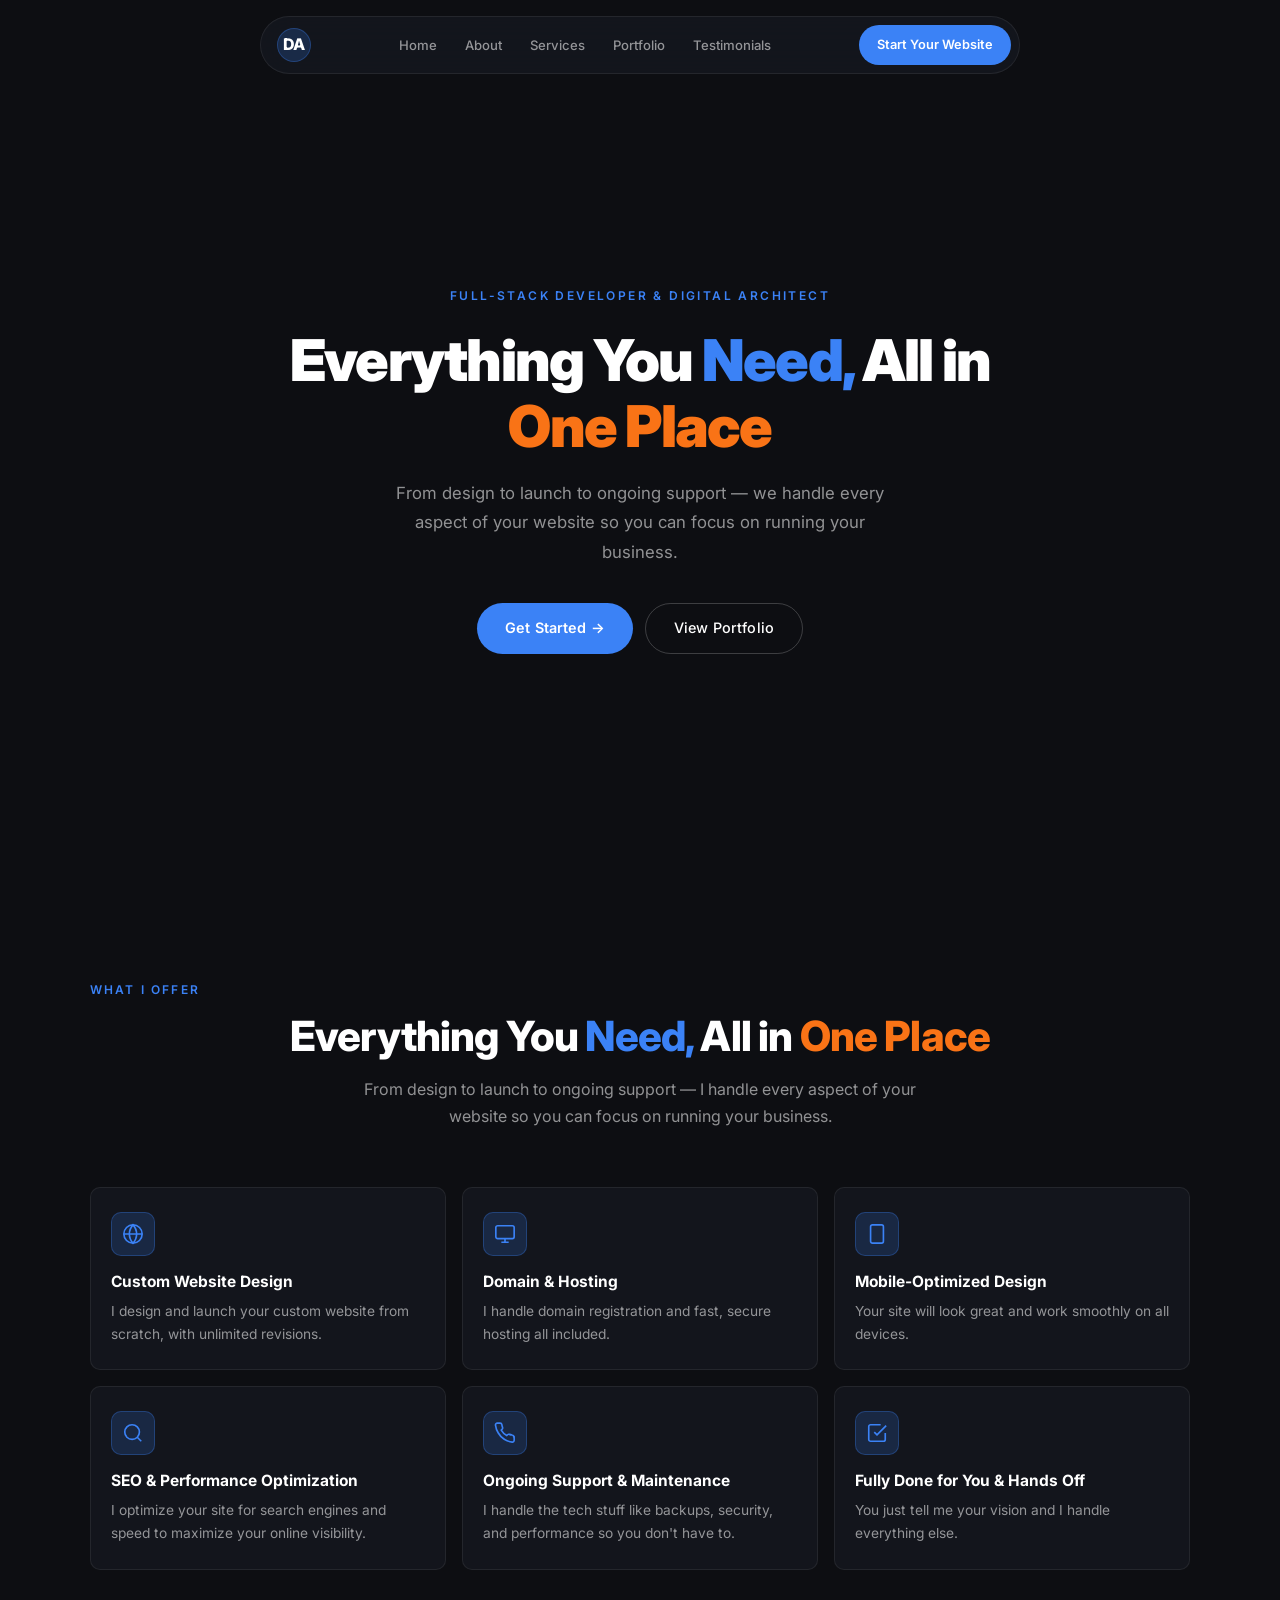
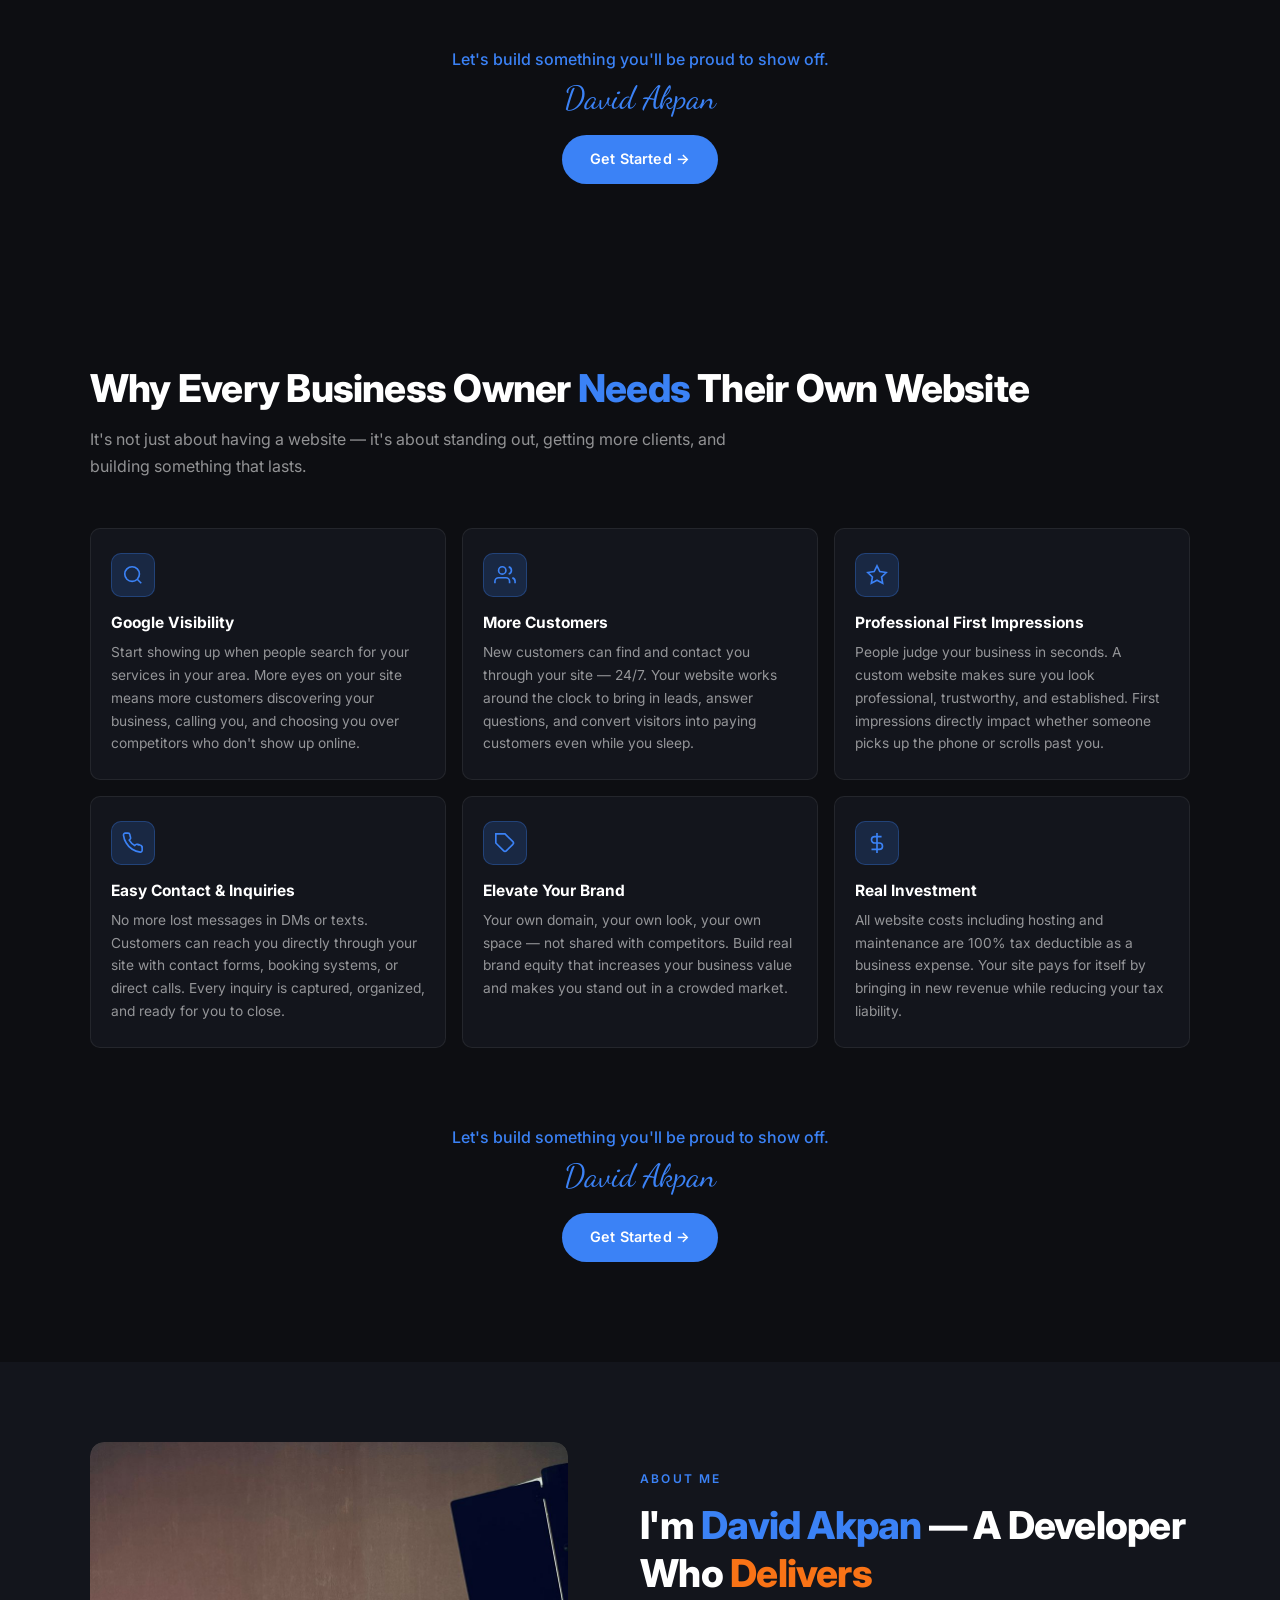
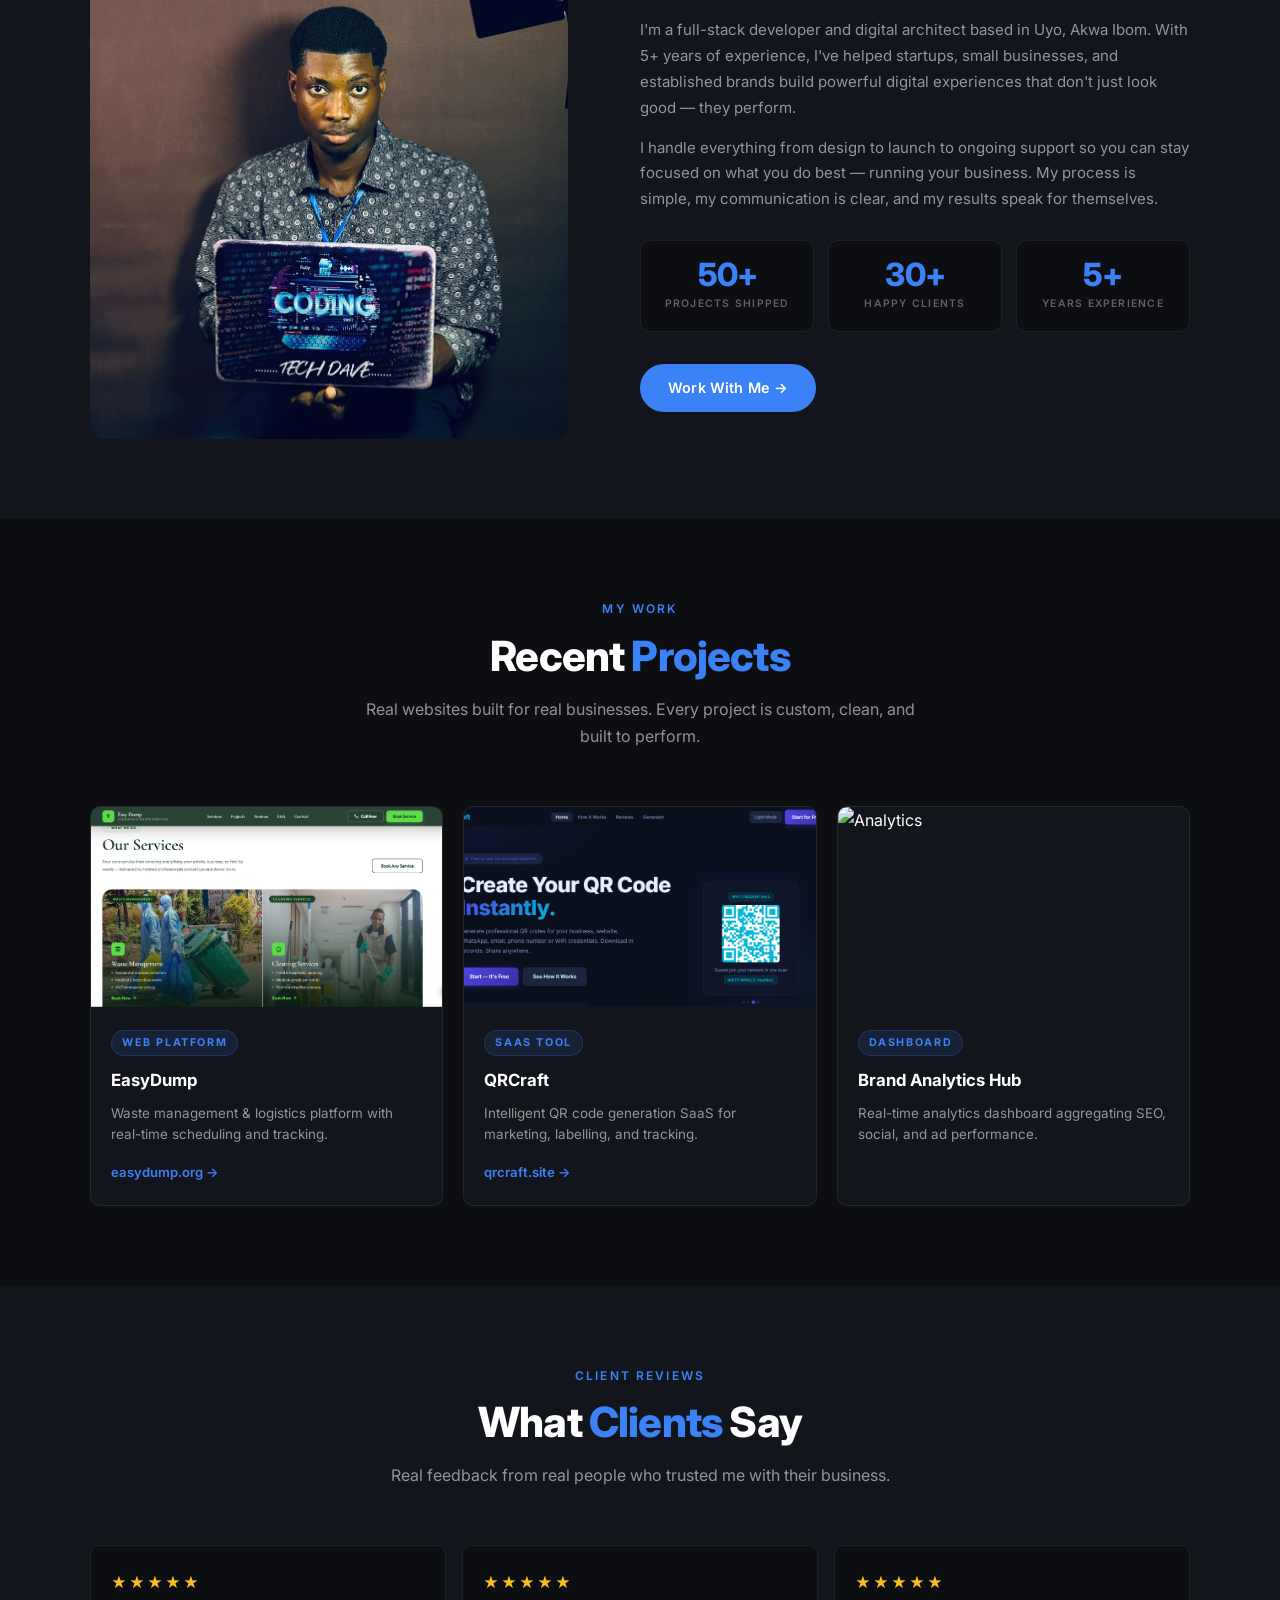
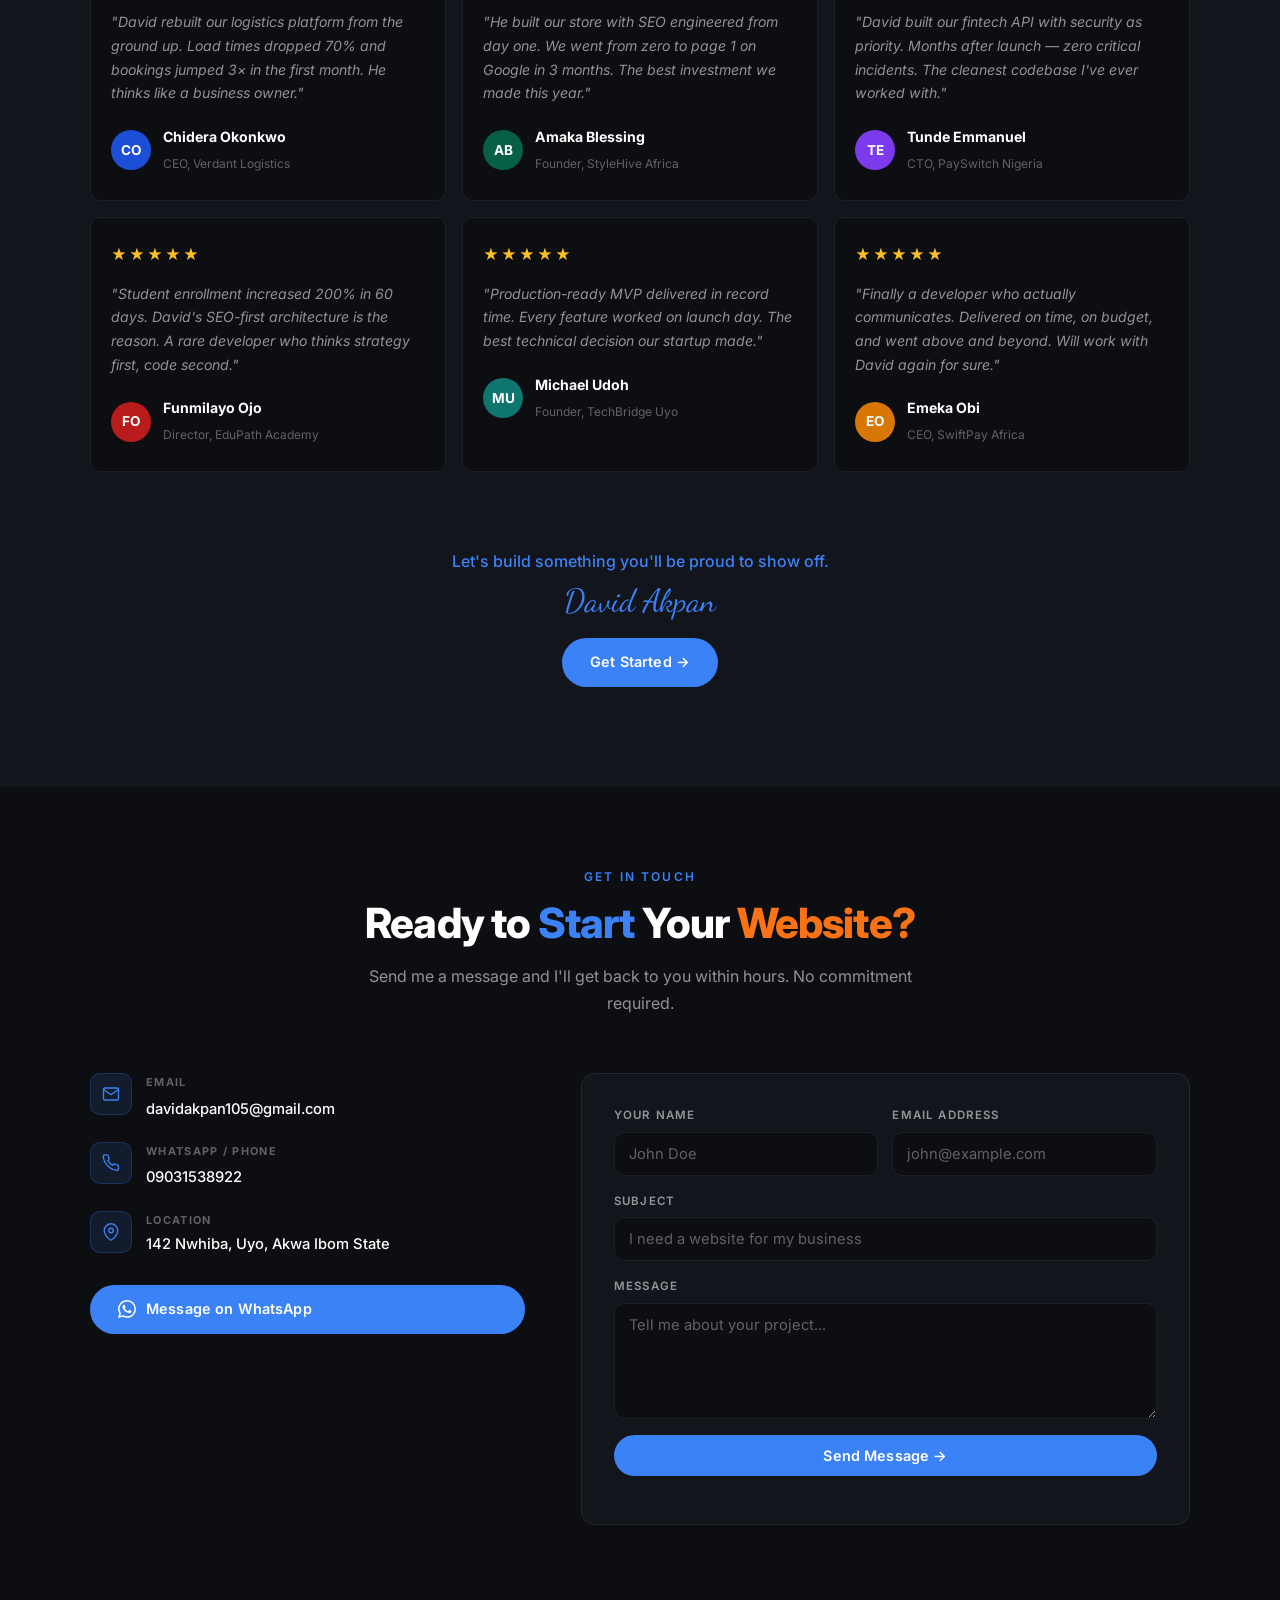
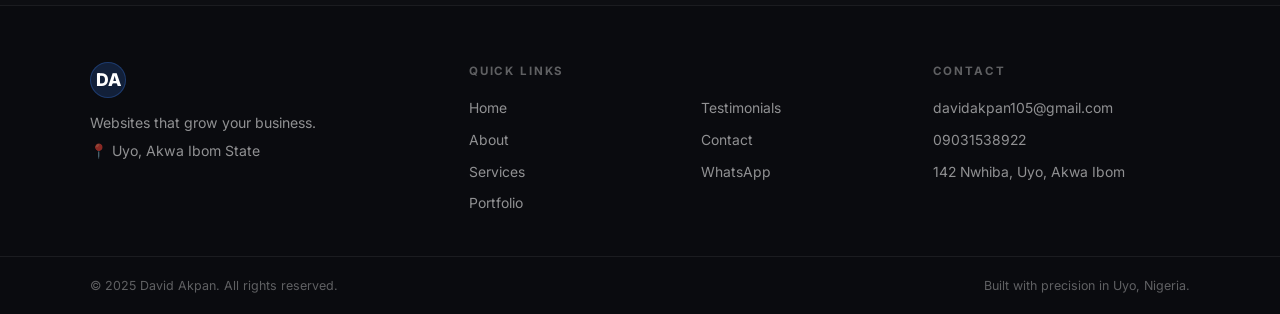
==== index.html @ 2901a02c "ch" ====
<!DOCTYPE html>
<html lang="en">
<head>
<meta charset="UTF-8"/>
<meta name="viewport" content="width=device-width,initial-scale=1.0"/>
<title>David Akpan — Full-Stack Developer & Digital Architect</title>
<meta name="description" content="David Akpan — Full-Stack Developer building websites that grow your business. Based in Uyo, Nigeria."/>
<link rel="preconnect" href="https://fonts.googleapis.com"/>
<link rel="preconnect" href="https://fonts.gstatic.com" crossorigin/>
<link href="https://fonts.googleapis.com/css2?family=Inter:wght@300;400;500;600;700;800;900&family=Dancing+Script:wght@700&display=swap" rel="stylesheet"/>
<link rel="stylesheet" href="style.css">
</head>
<body>

<!-- ═══ NAVBAR ═══ -->
<header id="header">
  <nav class="nav-pill">
    <a href="#" class="nav-logo">DA</a>
    <ul class="nav-links">
      <li><a href="#hero">Home</a></li>
      <li><a href="#about">About</a></li>
      <li><a href="#services">Services</a></li>
      <li><a href="#portfolio">Portfolio</a></li>
      <li><a href="#testimonials">Testimonials</a></li>
    </ul>
    <a href="#contact" class="nav-cta">Start Your Website</a>
    <button id="burger" class="burger" aria-label="Menu">
      <span></span><span></span><span></span>
    </button>
  </nav>
  <div class="mobile-menu" id="mobileMenu">
    <ul>
      <li><a href="#hero" class="ml">Home</a></li>
      <li><a href="#about" class="ml">About</a></li>
      <li><a href="#services" class="ml">Services</a></li>
      <li><a href="#portfolio" class="ml">Portfolio</a></li>
      <li><a href="#testimonials" class="ml">Testimonials</a></li>
      <li><a href="#contact" class="ml ml-cta">Start Your Website</a></li>
    </ul>
  </div>
</header>

<!-- ═══ HERO ═══ -->
<section id="hero">
  <div class="container hero-wrap">
    <p class="hero-tag fade-up">Full-Stack Developer &amp; Digital Architect</p>
    <h1 class="hero-title fade-up">
      Everything You <span class="blue">Need,</span> All in <span class="orange">One Place</span>
    </h1>
    <p class="hero-sub fade-up">
      From design to launch to ongoing support — we handle every aspect of your website so you can focus on running your business.
    </p>
    <div class="hero-btns fade-up">
      <a href="#services" class="btn-primary">Get Started &rarr;</a>
      <a href="#portfolio" class="btn-ghost">View Portfolio</a>
    </div>
  </div>
</section>

<!-- ═══ SERVICES ═══ -->
<section id="services">
  <div class="container">
    <p class="section-tag fade-up">What I Offer</p>
    <h2 class="section-title fade-up">
      Everything You <span class="blue">Need,</span> All in <span class="orange">One Place</span>
    </h2>
    <p class="section-sub fade-up">
      From design to launch to ongoing support — I handle every aspect of your website so you can focus on running your business.
    </p>

    <div class="cards-grid fade-up">

      <div class="card">
        <div class="card-icon">
          <svg viewBox="0 0 24 24" fill="none" stroke="currentColor" stroke-width="1.8"><circle cx="12" cy="12" r="10"/><path d="M2 12h20M12 2a15.3 15.3 0 0 1 4 10 15.3 15.3 0 0 1-4 10 15.3 15.3 0 0 1-4-10 15.3 15.3 0 0 1 4-10z"/></svg>
        </div>
        <h3>Custom Website Design</h3>
        <p>I design and launch your custom website from scratch, with unlimited revisions.</p>
      </div>

      <div class="card">
        <div class="card-icon">
          <svg viewBox="0 0 24 24" fill="none" stroke="currentColor" stroke-width="1.8"><rect x="2" y="3" width="20" height="14" rx="2"/><path d="M8 21h8M12 17v4"/></svg>
        </div>
        <h3>Domain &amp; Hosting</h3>
        <p>I handle domain registration and fast, secure hosting all included.</p>
      </div>

      <div class="card">
        <div class="card-icon">
          <svg viewBox="0 0 24 24" fill="none" stroke="currentColor" stroke-width="1.8"><rect x="5" y="2" width="14" height="20" rx="2"/><path d="M12 18h.01"/></svg>
        </div>
        <h3>Mobile-Optimized Design</h3>
        <p>Your site will look great and work smoothly on all devices.</p>
      </div>

      <div class="card">
        <div class="card-icon">
          <svg viewBox="0 0 24 24" fill="none" stroke="currentColor" stroke-width="1.8"><circle cx="11" cy="11" r="8"/><path d="m21 21-4.35-4.35"/></svg>
        </div>
        <h3>SEO &amp; Performance Optimization</h3>
        <p>I optimize your site for search engines and speed to maximize your online visibility.</p>
      </div>

      <div class="card">
        <div class="card-icon">
          <svg viewBox="0 0 24 24" fill="none" stroke="currentColor" stroke-width="1.8"><path d="M22 16.92v3a2 2 0 0 1-2.18 2 19.79 19.79 0 0 1-8.63-3.07A19.5 19.5 0 0 1 4.69 12 19.79 19.79 0 0 1 1.61 3.44 2 2 0 0 1 3.58 1.25h3a2 2 0 0 1 2 1.72c.127.96.361 1.903.7 2.81a2 2 0 0 1-.45 2.11L7.91 8.8a16 16 0 0 0 6 6l.86-.86a2 2 0 0 1 2.11-.45c.907.339 1.85.573 2.81.7A2 2 0 0 1 21.5 16h.42l.08.92z"/></svg>
        </div>
        <h3>Ongoing Support &amp; Maintenance</h3>
        <p>I handle the tech stuff like backups, security, and performance so you don't have to.</p>
      </div>

      <div class="card">
        <div class="card-icon">
          <svg viewBox="0 0 24 24" fill="none" stroke="currentColor" stroke-width="1.8"><polyline points="9 11 12 14 22 4"/><path d="M21 12v7a2 2 0 0 1-2 2H5a2 2 0 0 1-2-2V5a2 2 0 0 1 2-2h11"/></svg>
        </div>
        <h3>Fully Done for You &amp; Hands Off</h3>
        <p>You just tell me your vision and I handle everything else.</p>
      </div>

    </div>

    <div class="section-cta fade-up">
      <p class="cta-text">Let's build something you'll be proud to show off.</p>
      <p class="signature">David Akpan</p>
      <a href="#contact" class="btn-primary">Get Started &rarr;</a>
    </div>
  </div>
</section>

<!-- ═══ WHY SECTION ═══ -->
<section id="why">
  <div class="container">
    <h2 class="section-title-left fade-up">
      Why Every Business Owner <span class="blue">Needs</span> Their Own Website
    </h2>
    <p class="section-sub-left fade-up">
      It's not just about having a website — it's about standing out, getting more clients, and building something that lasts.
    </p>

    <div class="cards-grid fade-up">

      <div class="card">
        <div class="card-icon">
          <svg viewBox="0 0 24 24" fill="none" stroke="currentColor" stroke-width="1.8"><circle cx="11" cy="11" r="8"/><path d="m21 21-4.35-4.35"/></svg>
        </div>
        <h3>Google Visibility</h3>
        <p>Start showing up when people search for your services in your area. More eyes on your site means more customers discovering your business, calling you, and choosing you over competitors who don't show up online.</p>
      </div>

      <div class="card">
        <div class="card-icon">
          <svg viewBox="0 0 24 24" fill="none" stroke="currentColor" stroke-width="1.8"><path d="M17 21v-2a4 4 0 0 0-4-4H5a4 4 0 0 0-4 4v2"/><circle cx="9" cy="7" r="4"/><path d="M23 21v-2a4 4 0 0 0-3-3.87M16 3.13a4 4 0 0 1 0 7.75"/></svg>
        </div>
        <h3>More Customers</h3>
        <p>New customers can find and contact you through your site — 24/7. Your website works around the clock to bring in leads, answer questions, and convert visitors into paying customers even while you sleep.</p>
      </div>

      <div class="card">
        <div class="card-icon">
          <svg viewBox="0 0 24 24" fill="none" stroke="currentColor" stroke-width="1.8"><polygon points="12 2 15.09 8.26 22 9.27 17 14.14 18.18 21.02 12 17.77 5.82 21.02 7 14.14 2 9.27 8.91 8.26 12 2"/></svg>
        </div>
        <h3>Professional First Impressions</h3>
        <p>People judge your business in seconds. A custom website makes sure you look professional, trustworthy, and established. First impressions directly impact whether someone picks up the phone or scrolls past you.</p>
      </div>

      <div class="card">
        <div class="card-icon">
          <svg viewBox="0 0 24 24" fill="none" stroke="currentColor" stroke-width="1.8"><path d="M22 16.92v3a2 2 0 0 1-2.18 2 19.79 19.79 0 0 1-8.63-3.07A19.5 19.5 0 0 1 4.69 12 19.79 19.79 0 0 1 1.61 3.44 2 2 0 0 1 3.58 1.25h3a2 2 0 0 1 2 1.72c.127.96.361 1.903.7 2.81a2 2 0 0 1-.45 2.11L7.91 8.8a16 16 0 0 0 6 6l.86-.86a2 2 0 0 1 2.11-.45c.907.339 1.85.573 2.81.7A2 2 0 0 1 21.5 16h.42l.08.92z"/></svg>
        </div>
        <h3>Easy Contact &amp; Inquiries</h3>
        <p>No more lost messages in DMs or texts. Customers can reach you directly through your site with contact forms, booking systems, or direct calls. Every inquiry is captured, organized, and ready for you to close.</p>
      </div>

      <div class="card">
        <div class="card-icon">
          <svg viewBox="0 0 24 24" fill="none" stroke="currentColor" stroke-width="1.8"><path d="M20.59 13.41l-7.17 7.17a2 2 0 0 1-2.83 0L2 12V2h10l8.59 8.59a2 2 0 0 1 0 2.82z"/><line x1="7" y1="7" x2="7.01" y2="7"/></svg>
        </div>
        <h3>Elevate Your Brand</h3>
        <p>Your own domain, your own look, your own space — not shared with competitors. Build real brand equity that increases your business value and makes you stand out in a crowded market.</p>
      </div>

      <div class="card">
        <div class="card-icon">
          <svg viewBox="0 0 24 24" fill="none" stroke="currentColor" stroke-width="1.8"><line x1="12" y1="1" x2="12" y2="23"/><path d="M17 5H9.5a3.5 3.5 0 0 0 0 7h5a3.5 3.5 0 0 1 0 7H6"/></svg>
        </div>
        <h3>Real Investment</h3>
        <p>All website costs including hosting and maintenance are 100% tax deductible as a business expense. Your site pays for itself by bringing in new revenue while reducing your tax liability.</p>
      </div>

    </div>

    <div class="section-cta fade-up">
      <p class="cta-text">Let's build something you'll be proud to show off.</p>
      <p class="signature">David Akpan</p>
      <a href="#contact" class="btn-primary">Get Started &rarr;</a>
    </div>
  </div>
</section>

<!-- ═══ ABOUT ═══ -->
<section id="about">
  <div class="container about-layout">
    <div class="about-img-col fade-left">
      <!-- REPLACE src with your actual photo -->
      <div class="about-photo-wrap">
        <img src="images/about.jpeg" alt="David Akpan" class="about-photo" id="aboutPhoto"/>
        <div class="about-photo-placeholder" id="photoPlaceholder">
          <svg viewBox="0 0 24 24" fill="none" stroke="currentColor" stroke-width="1.5"><path d="M20 21v-2a4 4 0 0 0-4-4H8a4 4 0 0 0-4 4v2"/><circle cx="12" cy="7" r="4"/></svg>
          <p>Add Your Photo</p>
          <span>Replace src="YOUR_PHOTO_HERE.jpg"</span>
        </div>
      </div>
    </div>
    <div class="about-copy fade-right">
      <p class="section-tag">About Me</p>
      <h2 class="section-title-left">
        I'm <span class="blue">David Akpan</span> — A Developer Who <span class="orange">Delivers</span>
      </h2>
      <p class="about-body">I'm a full-stack developer and digital architect based in Uyo, Akwa Ibom. With 5+ years of experience, I've helped startups, small businesses, and established brands build powerful digital experiences that don't just look good — they perform.</p>
      <p class="about-body">I handle everything from design to launch to ongoing support so you can stay focused on what you do best — running your business. My process is simple, my communication is clear, and my results speak for themselves.</p>
      <div class="about-stats">
        <div class="astat"><span class="astat-n">50+</span><span class="astat-l">Projects Shipped</span></div>
        <div class="astat"><span class="astat-n">30+</span><span class="astat-l">Happy Clients</span></div>
        <div class="astat"><span class="astat-n">5+</span><span class="astat-l">Years Experience</span></div>
      </div>
      <a href="#contact" class="btn-primary">Work With Me &rarr;</a>
    </div>
  </div>
</section>

<!-- ═══ PORTFOLIO ═══ -->
<section id="portfolio">
  <div class="container">
    <p class="section-tag text-center fade-up">My Work</p>
    <h2 class="section-title fade-up">Recent <span class="blue">Projects</span></h2>
    <p class="section-sub fade-up">Real websites built for real businesses. Every project is custom, clean, and built to perform.</p>

    <div class="portfolio-grid fade-up">

      <div class="pj-card">
        <div class="pj-img">
          <img src="images/Screenshot 2026-03-23 202357.png" alt="EasyDump"/>
          <div class="pj-overlay">
            <a href="https://www.easydump.org" target="_blank" class="pj-btn">Visit Site &rarr;</a>
          </div>
        </div>
        <div class="pj-body">
          <span class="pj-tag">Web Platform</span>
          <h3>EasyDump</h3>
          <p>Waste management & logistics platform with real-time scheduling and tracking.</p>
          <a href="https://www.easydump.org" target="_blank" class="pj-link">easydump.org &rarr;</a>
        </div>
      </div>

      <div class="pj-card">
        <div class="pj-img">
          <img src="images/2.png" alt="QRCraft"/>
          <div class="pj-overlay">
            <a href="https://www.qrcraft.site" target="_blank" class="pj-btn">Visit Site &rarr;</a>
          </div>
        </div>
        <div class="pj-body">
          <span class="pj-tag">SaaS Tool</span>
          <h3>QRCraft</h3>
          <p>Intelligent QR code generation SaaS for marketing, labelling, and tracking.</p>
          <a href="https://www.qrcraft.site" target="_blank" class="pj-link">qrcraft.site &rarr;</a>
        </div>
      </div>

      <div class="pj-card">
        <div class="pj-img">
          <img src="https://images.unsplash.com/photo-1460925895917-afdab827c52f?w=800&q=85" alt="Analytics"/>
          <div class="pj-overlay">
            <span class="pj-btn">Coming Soon</span>
          </div>
        </div>
        <div class="pj-body">
          <span class="pj-tag">Dashboard</span>
          <h3>Brand Analytics Hub</h3>
          <p>Real-time analytics dashboard aggregating SEO, social, and ad performance.</p>
        </div>
      </div>

    </div>
  </div>
</section>

<!-- ═══ TESTIMONIALS ═══ -->
<section id="testimonials">
  <div class="container">
    <p class="section-tag text-center fade-up">Client Reviews</p>
    <h2 class="section-title fade-up">What <span class="blue">Clients</span> Say</h2>
    <p class="section-sub fade-up">Real feedback from real people who trusted me with their business.</p>

    <div class="testi-grid fade-up">

      <div class="testi-card">
        <div class="testi-stars">★★★★★</div>
        <p>"David rebuilt our logistics platform from the ground up. Load times dropped 70% and bookings jumped 3× in the first month. He thinks like a business owner."</p>
        <div class="testi-author">
          <div class="testi-av" style="background:#1d4ed8">CO</div>
          <div><strong>Chidera Okonkwo</strong><span>CEO, Verdant Logistics</span></div>
        </div>
      </div>

      <div class="testi-card">
        <div class="testi-stars">★★★★★</div>
        <p>"He built our store with SEO engineered from day one. We went from zero to page 1 on Google in 3 months. The best investment we made this year."</p>
        <div class="testi-author">
          <div class="testi-av" style="background:#065f46">AB</div>
          <div><strong>Amaka Blessing</strong><span>Founder, StyleHive Africa</span></div>
        </div>
      </div>

      <div class="testi-card">
        <div class="testi-stars">★★★★★</div>
        <p>"David built our fintech API with security as priority. Months after launch — zero critical incidents. The cleanest codebase I've ever worked with."</p>
        <div class="testi-author">
          <div class="testi-av" style="background:#7c3aed">TE</div>
          <div><strong>Tunde Emmanuel</strong><span>CTO, PaySwitch Nigeria</span></div>
        </div>
      </div>

      <div class="testi-card">
        <div class="testi-stars">★★★★★</div>
        <p>"Student enrollment increased 200% in 60 days. David's SEO-first architecture is the reason. A rare developer who thinks strategy first, code second."</p>
        <div class="testi-author">
          <div class="testi-av" style="background:#b91c1c">FO</div>
          <div><strong>Funmilayo Ojo</strong><span>Director, EduPath Academy</span></div>
        </div>
      </div>

      <div class="testi-card">
        <div class="testi-stars">★★★★★</div>
        <p>"Production-ready MVP delivered in record time. Every feature worked on launch day. The best technical decision our startup made."</p>
        <div class="testi-author">
          <div class="testi-av" style="background:#0f766e">MU</div>
          <div><strong>Michael Udoh</strong><span>Founder, TechBridge Uyo</span></div>
        </div>
      </div>

      <div class="testi-card">
        <div class="testi-stars">★★★★★</div>
        <p>"Finally a developer who actually communicates. Delivered on time, on budget, and went above and beyond. Will work with David again for sure."</p>
        <div class="testi-author">
          <div class="testi-av" style="background:#d97706">EO</div>
          <div><strong>Emeka Obi</strong><span>CEO, SwiftPay Africa</span></div>
        </div>
      </div>

    </div>

    <div class="section-cta fade-up">
      <p class="cta-text">Let's build something you'll be proud to show off.</p>
      <p class="signature">David Akpan</p>
      <a href="#contact" class="btn-primary">Get Started &rarr;</a>
    </div>
  </div>
</section>

<!-- ═══ CONTACT ═══ -->
<section id="contact">
  <div class="container">
    <p class="section-tag text-center fade-up">Get In Touch</p>
    <h2 class="section-title fade-up">Ready to <span class="blue">Start</span> Your <span class="orange">Website?</span></h2>
    <p class="section-sub fade-up">Send me a message and I'll get back to you within hours. No commitment required.</p>

    <div class="contact-layout fade-up">
      <div class="contact-info">
        <div class="ci-item">
          <div class="ci-icon"><svg viewBox="0 0 24 24" fill="none" stroke="currentColor" stroke-width="1.8"><path d="M4 4h16c1.1 0 2 .9 2 2v12c0 1.1-.9 2-2 2H4c-1.1 0-2-.9-2-2V6c0-1.1.9-2 2-2z"/><polyline points="22,6 12,13 2,6"/></svg></div>
          <div><p class="ci-l">Email</p><a href="mailto:davidakpan105@gmail.com" class="ci-v">davidakpan105@gmail.com</a></div>
        </div>
        <div class="ci-item">
          <div class="ci-icon"><svg viewBox="0 0 24 24" fill="none" stroke="currentColor" stroke-width="1.8"><path d="M22 16.92v3a2 2 0 0 1-2.18 2 19.79 19.79 0 0 1-8.63-3.07A19.5 19.5 0 0 1 4.69 12 19.79 19.79 0 0 1 1.61 3.44 2 2 0 0 1 3.58 1.25h3a2 2 0 0 1 2 1.72c.127.96.361 1.903.7 2.81a2 2 0 0 1-.45 2.11L7.91 8.8a16 16 0 0 0 6 6l.86-.86a2 2 0 0 1 2.11-.45c.907.339 1.85.573 2.81.7A2 2 0 0 1 21.5 16h.42l.08.92z"/></svg></div>
          <div><p class="ci-l">WhatsApp / Phone</p><a href="tel:+2349031538922" class="ci-v">09031538922</a></div>
        </div>
        <div class="ci-item">
          <div class="ci-icon"><svg viewBox="0 0 24 24" fill="none" stroke="currentColor" stroke-width="1.8"><path d="M21 10c0 7-9 13-9 13s-9-6-9-13a9 9 0 0 1 18 0z"/><circle cx="12" cy="10" r="3"/></svg></div>
          <div><p class="ci-l">Location</p><p class="ci-v">142 Nwhiba, Uyo, Akwa Ibom State</p></div>
        </div>
        <a href="https://wa.me/2349031538922?text=Hi%20David%2C%20I%20want%20to%20start%20my%20website." target="_blank" class="btn-primary wa-btn">
          <svg viewBox="0 0 24 24" fill="currentColor" width="18" height="18"><path d="M17.472 14.382c-.297-.149-1.758-.867-2.03-.967-.273-.099-.471-.148-.67.15-.197.297-.767.966-.94 1.164-.173.199-.347.223-.644.075-.297-.15-1.255-.463-2.39-1.475-.883-.788-1.48-1.761-1.653-2.059-.173-.297-.018-.458.13-.606.134-.133.298-.347.446-.52.149-.174.198-.298.298-.497.099-.198.05-.371-.025-.52-.075-.149-.669-1.612-.916-2.207-.242-.579-.487-.5-.669-.51-.173-.008-.371-.01-.57-.01-.198 0-.52.074-.792.372-.272.297-1.04 1.016-1.04 2.479 0 1.462 1.065 2.875 1.213 3.074.149.198 2.096 3.2 5.077 4.487.709.306 1.262.489 1.694.625.712.227 1.36.195 1.871.118.571-.085 1.758-.719 2.006-1.413.248-.694.248-1.289.173-1.413-.074-.124-.272-.198-.57-.347m-5.421 7.403h-.004a9.87 9.87 0 0 1-5.031-1.378l-.361-.214-3.741.982.998-3.648-.235-.374a9.86 9.86 0 0 1-1.51-5.26c.001-5.45 4.436-9.884 9.888-9.884 2.64 0 5.122 1.03 6.988 2.898a9.825 9.825 0 0 1 2.893 6.994c-.003 5.45-4.437 9.884-9.885 9.884m8.413-18.297A11.815 11.815 0 0 0 12.05 0C5.495 0 .16 5.335.157 11.892c0 2.096.547 4.142 1.588 5.945L.057 24l6.305-1.654a11.882 11.882 0 0 0 5.683 1.448h.005c6.554 0 11.89-5.335 11.893-11.893a11.821 11.821 0 0 0-3.48-8.413Z"/></svg>
          Message on WhatsApp
        </a>
      </div>
      <form class="contact-form" id="ctForm" onsubmit="handleForm(event)">
        <div class="form-row">
          <div class="form-group"><label>Your Name</label><input type="text" id="cfN" placeholder="John Doe" required/></div>
          <div class="form-group"><label>Email Address</label><input type="email" id="cfE" placeholder="john@example.com" required/></div>
        </div>
        <div class="form-group"><label>Subject</label><input type="text" id="cfS" placeholder="I need a website for my business" required/></div>
        <div class="form-group"><label>Message</label><textarea id="cfM" rows="5" placeholder="Tell me about your project..." required></textarea></div>
        <button type="submit" class="btn-primary fw">Send Message &rarr;</button>
        <p class="form-note" id="formNote"></p>
      </form>
    </div>
  </div>
</section>

<!-- ═══ FOOTER ═══ -->
<footer id="footer">
  <div class="container footer-grid">
    <div class="ft-brand">
      <div class="ft-logo">DA</div>
      <p>Websites that grow your business.</p>
      <p class="ft-loc">📍 Uyo, Akwa Ibom State</p>
    </div>
    <div class="ft-col">
      <h6>Quick Links</h6>
      <ul>
        <li><a href="#hero">Home</a></li>
        <li><a href="#about">About</a></li>
        <li><a href="#services">Services</a></li>
        <li><a href="#portfolio">Portfolio</a></li>
      </ul>
    </div>
    <div class="ft-col">
      <h6>&nbsp;</h6>
      <ul>
        <li><a href="#testimonials">Testimonials</a></li>
        <li><a href="#contact">Contact</a></li>
        <li><a href="https://wa.me/2349031538922" target="_blank">WhatsApp</a></li>
      </ul>
    </div>
    <div class="ft-col">
      <h6>Contact</h6>
      <ul>
        <li><a href="mailto:davidakpan105@gmail.com">davidakpan105@gmail.com</a></li>
        <li><a href="tel:+2349031538922">09031538922</a></li>
        <li>142 Nwhiba, Uyo, Akwa Ibom</li>
      </ul>
    </div>
  </div>
  <div class="ft-bar">
    <div class="container ft-bar-inner">
      <p>&copy; 2025 David Akpan. All rights reserved.</p>
      <p>Built with precision in Uyo, Nigeria.</p>
    </div>
  </div>
</footer>

<button id="btt" aria-label="Back to top">&#8593;</button>

<script src="script.js"></script>
</body>
</html>
---- style.css ----
/* ═══════════════════════════════════════
   DAVID AKPAN — jkellysites.com style
   BG    : #0d0e12  (near black)
   Blue  : #3b82f6  (electric blue)
   Orange: #f97316  (warm orange)
   Font  : Inter
   Sig   : Dancing Script
═══════════════════════════════════════ */

:root {
  --bg:        #0d0e12;
  --bg-card:   #13151c;
  --bg-card2:  #181b24;
  --blue:      #3b82f6;
  --blue-dk:   #2563eb;
  --blue-glow: rgba(59,130,246,.15);
  --orange:    #f97316;
  --white:     #ffffff;
  --gray:      rgba(255,255,255,.55);
  --gray-lt:   rgba(255,255,255,.35);
  --border:    rgba(255,255,255,.07);
  --font:      'Inter', sans-serif;
  --sig:       'Dancing Script', cursive;
  --tr:        .3s ease;
  --r:         10px;
}

*, *::before, *::after { box-sizing: border-box; margin: 0; padding: 0 }
html { scroll-behavior: smooth; font-size: 16px }
body { font-family: var(--font); background: var(--bg); color: var(--white); line-height: 1.7; overflow-x: hidden; -webkit-font-smoothing: antialiased }
a { text-decoration: none; color: inherit }
ul { list-style: none }
img { display: block; max-width: 100% }
button { cursor: pointer; border: none; font-family: var(--font) }
.container { width: 90%; max-width: 1100px; margin: 0 auto }

/* ── UTILITIES ── */
.blue   { color: var(--blue) }
.orange { color: var(--orange) }
.text-center { text-align: center }
.hidden { display: none !important }

/* ── SCROLL FADE ── */
.fade-up { opacity: 0; transform: translateY(36px); transition: opacity .7s ease, transform .7s ease }
.fade-left  { opacity: 0; transform: translateX(-44px); transition: opacity .7s ease, transform .7s ease }
.fade-right { opacity: 0; transform: translateX(44px);  transition: opacity .7s ease, transform .7s ease }
.fade-up.on, .fade-left.on, .fade-right.on { opacity: 1; transform: translate(0,0) }

/* ── BUTTONS ── */
.btn-primary {
  display: inline-flex; align-items: center; gap: 6px;
  background: var(--blue); color: var(--white);
  font-family: var(--font); font-weight: 600; font-size: .9rem;
  padding: 12px 28px; border-radius: 50px;
  letter-spacing: .01em; transition: var(--tr); border: none;
  cursor: pointer;
}
.btn-primary:hover { background: var(--blue-dk); transform: translateY(-2px); box-shadow: 0 8px 24px rgba(59,130,246,.4) }
.btn-ghost {
  display: inline-flex; align-items: center; gap: 6px;
  background: transparent; color: var(--white);
  font-family: var(--font); font-weight: 500; font-size: .9rem;
  padding: 12px 28px; border-radius: 50px;
  letter-spacing: .01em; transition: var(--tr);
  border: 1.5px solid rgba(255,255,255,.2);
}
.btn-ghost:hover { background: rgba(255,255,255,.07); border-color: rgba(255,255,255,.4) }
.fw { width: 100%; justify-content: center }
.wa-btn { gap: 10px; margin-top: 8px }

/* ── SECTION COMMONS ── */
section { padding: 80px 0 }
.section-tag { font-size: .75rem; font-weight: 600; letter-spacing: .18em; text-transform: uppercase; color: var(--blue); margin-bottom: 12px }
.section-title { font-size: clamp(1.8rem, 3.5vw, 2.6rem); font-weight: 800; line-height: 1.2; text-align: center; margin-bottom: 14px; letter-spacing: -.02em }
.section-title-left { font-size: clamp(1.6rem, 3vw, 2.4rem); font-weight: 800; line-height: 1.25; margin-bottom: 14px; letter-spacing: -.02em }
.section-sub { font-size: 1rem; color: var(--gray); text-align: center; max-width: 560px; margin: 0 auto 56px; line-height: 1.7 }
.section-sub-left { font-size: 1rem; color: var(--gray); max-width: 640px; margin-bottom: 48px; line-height: 1.7 }

/* CTA block */
.section-cta { text-align: center; margin-top: 56px; padding: 20px 0 }
.cta-text { font-size: 1rem; color: var(--blue); font-weight: 500; margin-bottom: 6px }
.signature { font-family: var(--sig); font-size: 2rem; color: var(--blue); margin-bottom: 18px; line-height: 1.2 }

/* ── NAVBAR ── */
#header { position: fixed; top: 16px; left: 50%; transform: translateX(-50%); z-index: 1000; width: calc(100% - 40px); max-width: 760px; transition: top .3s ease }
.nav-pill { display: flex; align-items: center; justify-content: space-between; background: rgba(20,22,30,.92); backdrop-filter: blur(16px); border: 1px solid var(--border); border-radius: 50px; padding: 8px 8px 8px 16px; gap: 8px }
.nav-logo { font-weight: 800; font-size: 1rem; color: var(--white); background: rgba(59,130,246,.2); border: 1px solid rgba(59,130,246,.3); width: 34px; height: 34px; border-radius: 50%; display: flex; align-items: center; justify-content: center; flex-shrink: 0; letter-spacing: -.02em }
.nav-links { display: flex; gap: 4px; flex: 1; justify-content: center }
.nav-links a { color: var(--gray); font-size: .82rem; font-weight: 500; padding: 6px 12px; border-radius: 50px; transition: var(--tr) }
.nav-links a:hover { color: var(--white); background: rgba(255,255,255,.06) }
.nav-cta { background: var(--blue); color: var(--white); font-weight: 600; font-size: .8rem; padding: 9px 18px; border-radius: 50px; transition: var(--tr); white-space: nowrap; flex-shrink: 0 }
.nav-cta:hover { background: var(--blue-dk) }
.burger { display: none; flex-direction: column; gap: 4px; padding: 6px; background: none; border: none; flex-shrink: 0 }
.burger span { display: block; width: 20px; height: 1.5px; background: var(--white); border-radius: 2px; transition: var(--tr) }
.mobile-menu { display: none; position: fixed; top: 0; left: 0; right: 0; bottom: 0; background: rgba(13,14,18,.97); backdrop-filter: blur(16px); z-index: 999; padding: 100px 5% 40px; flex-direction: column }
.mobile-menu.open { display: flex }
.mobile-menu ul { display: flex; flex-direction: column; gap: 4px }
.mobile-menu li a { display: block; padding: 14px 16px; color: rgba(255,255,255,.75); font-size: 1.1rem; font-weight: 500; border-radius: var(--r); transition: var(--tr) }
.mobile-menu li a:hover { color: var(--white); background: rgba(255,255,255,.05) }
.ml-cta { color: var(--blue) !important }

/* ── HERO ── */
#hero { min-height: 100vh; display: flex; align-items: center; justify-content: center; text-align: center; padding: 120px 0 80px }
.hero-wrap { max-width: 760px; margin: 0 auto }
.hero-tag { font-size: .75rem; font-weight: 600; letter-spacing: .2em; text-transform: uppercase; color: var(--blue); margin-bottom: 20px }
.hero-title { font-size: clamp(2rem, 5vw, 3.6rem); font-weight: 900; line-height: 1.15; letter-spacing: -.03em; margin-bottom: 20px }
.hero-sub { font-size: 1.05rem; color: var(--gray); max-width: 520px; margin: 0 auto 36px; line-height: 1.75 }
.hero-btns { display: flex; gap: 12px; justify-content: center; flex-wrap: wrap }

/* ── SERVICE CARDS ── */
.cards-grid { display: grid; grid-template-columns: repeat(3, 1fr); gap: 16px; margin-bottom: 8px }
.card { background: var(--bg-card); border: 1px solid var(--border); border-radius: var(--r); padding: 24px 20px; transition: var(--tr) }
.card:hover { border-color: rgba(59,130,246,.35); background: var(--bg-card2); transform: translateY(-3px); box-shadow: 0 8px 32px rgba(59,130,246,.1) }
.card-icon { width: 44px; height: 44px; background: rgba(59,130,246,.18); border: 1px solid rgba(59,130,246,.3); border-radius: 10px; display: flex; align-items: center; justify-content: center; margin-bottom: 16px; color: var(--blue); flex-shrink: 0 }
.card-icon svg { width: 22px; height: 22px }
.card h3 { font-size: .97rem; font-weight: 700; margin-bottom: 8px; line-height: 1.3; color: var(--white) }
.card p { font-size: .86rem; color: var(--gray); line-height: 1.65 }

/* ── ABOUT ── */
#about { background: var(--bg-card) }
.about-layout { display: grid; grid-template-columns: 1fr 1.15fr; gap: 72px; align-items: center }
.about-photo-wrap { position: relative; border-radius: 14px; overflow: hidden; aspect-ratio: 4/5 }
.about-photo { width: 100%; height: 100%; object-fit: cover; object-position: top; border-radius: 14px; display: block }
.about-photo-placeholder { position: absolute; inset: 0; background: var(--bg-card2); border: 2px dashed rgba(59,130,246,.35); border-radius: 14px; display: flex; flex-direction: column; align-items: center; justify-content: center; gap: 12px; color: var(--gray); text-align: center; padding: 20px }
.about-photo-placeholder svg { width: 48px; height: 48px; color: var(--blue); opacity: .6 }
.about-photo-placeholder p { font-size: .95rem; font-weight: 600; color: var(--blue) }
.about-photo-placeholder span { font-size: .75rem; color: var(--gray-lt); font-family: monospace }
/* Hide placeholder if real image loads */
.about-photo-wrap:has(.about-photo[src]:not([src="YOUR_PHOTO_HERE.jpg"])) .about-photo-placeholder { display: none }
.about-copy .section-tag { margin-bottom: 12px }
.about-copy .section-title-left { margin-bottom: 20px }
.about-body { font-size: .94rem; color: var(--gray); margin-bottom: 14px; line-height: 1.72 }
.about-stats { display: grid; grid-template-columns: repeat(3,1fr); gap: 14px; margin: 28px 0 32px }
.astat { background: var(--bg); border: 1px solid var(--border); border-radius: var(--r); padding: 18px 12px; text-align: center }
.astat-n { display: block; font-size: 2rem; font-weight: 800; color: var(--blue); line-height: 1; letter-spacing: -.03em }
.astat-l { display: block; font-size: .65rem; font-weight: 600; letter-spacing: .12em; text-transform: uppercase; color: var(--gray-lt); margin-top: 4px }

/* ── PORTFOLIO ── */
#portfolio { background: var(--bg) }
.portfolio-grid { display: grid; grid-template-columns: repeat(3,1fr); gap: 20px }
.pj-card { background: var(--bg-card); border: 1px solid var(--border); border-radius: var(--r); overflow: hidden; transition: var(--tr) }
.pj-card:hover { border-color: rgba(59,130,246,.3); transform: translateY(-4px); box-shadow: 0 12px 40px rgba(59,130,246,.1) }
.pj-img { position: relative; height: 200px; overflow: hidden }
.pj-img img { width: 100%; height: 100%; object-fit: cover; transition: transform .6s ease }
.pj-card:hover .pj-img img { transform: scale(1.05) }
.pj-overlay { position: absolute; inset: 0; background: rgba(13,14,18,.75); display: flex; align-items: center; justify-content: center; opacity: 0; transition: opacity var(--tr) }
.pj-card:hover .pj-overlay { opacity: 1 }
.pj-btn { background: var(--blue); color: var(--white); font-weight: 600; font-size: .82rem; padding: 10px 22px; border-radius: 50px; transition: var(--tr) }
.pj-btn:hover { background: var(--blue-dk) }
.pj-body { padding: 20px }
.pj-tag { display: inline-block; font-size: .67rem; font-weight: 700; letter-spacing: .15em; text-transform: uppercase; color: var(--blue); background: rgba(59,130,246,.12); border: 1px solid rgba(59,130,246,.2); padding: 3px 10px; border-radius: 50px; margin-bottom: 10px }
.pj-body h3 { font-size: 1.05rem; font-weight: 700; margin-bottom: 8px }
.pj-body p { font-size: .84rem; color: var(--gray); line-height: 1.6; margin-bottom: 12px }
.pj-link { font-size: .82rem; font-weight: 600; color: var(--blue); transition: color var(--tr) }
.pj-link:hover { color: #60a5fa }

/* ── TESTIMONIALS ── */
#testimonials { background: var(--bg-card) }
.testi-grid { display: grid; grid-template-columns: repeat(3,1fr); gap: 16px }
.testi-card { background: var(--bg); border: 1px solid var(--border); border-radius: var(--r); padding: 24px 20px; transition: var(--tr) }
.testi-card:hover { border-color: rgba(59,130,246,.3); transform: translateY(-3px) }
.testi-stars { color: #fbbf24; font-size: .95rem; letter-spacing: 2px; margin-bottom: 14px }
.testi-card > p { font-size: .88rem; color: var(--gray); line-height: 1.68; margin-bottom: 20px; font-style: italic }
.testi-author { display: flex; align-items: center; gap: 12px }
.testi-av { width: 40px; height: 40px; border-radius: 50%; display: flex; align-items: center; justify-content: center; font-weight: 700; font-size: .85rem; color: #fff; flex-shrink: 0 }
.testi-author strong { display: block; font-size: .88rem; font-weight: 700 }
.testi-author span { font-size: .75rem; color: var(--gray-lt) }

/* ── CONTACT ── */
#contact { background: var(--bg) }
.contact-layout { display: grid; grid-template-columns: 1fr 1.4fr; gap: 56px; align-items: start; margin-top: 0 }
.contact-info { display: flex; flex-direction: column; gap: 20px }
.ci-item { display: flex; gap: 14px; align-items: flex-start }
.ci-icon { width: 42px; height: 42px; background: rgba(59,130,246,.12); border: 1px solid rgba(59,130,246,.22); border-radius: var(--r); display: flex; align-items: center; justify-content: center; flex-shrink: 0; color: var(--blue) }
.ci-icon svg { width: 18px; height: 18px }
.ci-l { font-size: .68rem; font-weight: 700; letter-spacing: .12em; text-transform: uppercase; color: var(--gray-lt); margin-bottom: 3px }
.ci-v { font-size: .92rem; font-weight: 500; color: var(--white); transition: color var(--tr) }
a.ci-v:hover { color: var(--blue) }
.contact-form { background: var(--bg-card); border: 1px solid var(--border); border-radius: 14px; padding: 32px; display: flex; flex-direction: column; gap: 16px }
.form-row { display: grid; grid-template-columns: 1fr 1fr; gap: 14px }
.form-group { display: flex; flex-direction: column; gap: 6px }
.form-group label { font-size: .72rem; font-weight: 600; letter-spacing: .1em; text-transform: uppercase; color: var(--gray) }
.form-group input, .form-group textarea { padding: 12px 14px; background: var(--bg); border: 1px solid var(--border); border-radius: var(--r); font-family: var(--font); font-size: .92rem; color: var(--white); outline: none; transition: border-color var(--tr) }
.form-group input:focus, .form-group textarea:focus { border-color: var(--blue) }
.form-group input::placeholder, .form-group textarea::placeholder { color: var(--gray-lt) }
.form-group textarea { resize: vertical }
.form-note { font-size: .84rem; color: var(--blue); text-align: center; font-weight: 500 }

/* ── FOOTER ── */
#footer { background: #0a0b0f; border-top: 1px solid var(--border) }
.footer-grid { display: grid; grid-template-columns: 1.8fr 1fr 1fr 1.4fr; gap: 48px; padding: 56px 0 40px; align-items: start }
.ft-brand .ft-logo { font-size: 1.1rem; font-weight: 800; color: var(--white); background: rgba(59,130,246,.18); border: 1px solid rgba(59,130,246,.28); width: 36px; height: 36px; border-radius: 50%; display: flex; align-items: center; justify-content: center; margin-bottom: 14px }
.ft-brand > p { font-size: .88rem; color: var(--gray); line-height: 1.6; margin-bottom: 6px }
.ft-loc { font-size: .82rem; color: var(--gray-lt) }
.ft-col h6 { font-size: .72rem; font-weight: 700; letter-spacing: .16em; text-transform: uppercase; color: var(--gray-lt); margin-bottom: 16px }
.ft-col ul { display: flex; flex-direction: column; gap: 8px }
.ft-col li a, .ft-col li { font-size: .87rem; color: var(--gray); transition: color var(--tr) }
.ft-col li a:hover { color: var(--white) }
.ft-bar { border-top: 1px solid var(--border); padding: 18px 0 }
.ft-bar-inner { display: flex; justify-content: space-between; align-items: center }
.ft-bar-inner p { font-size: .78rem; color: var(--gray-lt) }

/* ── BACK TO TOP ── */
#btt { position: fixed; bottom: 28px; right: 28px; z-index: 900; width: 42px; height: 42px; background: var(--blue); color: var(--white); border-radius: 50%; font-size: 1.1rem; display: flex; align-items: center; justify-content: center; box-shadow: 0 4px 18px rgba(59,130,246,.4); opacity: 0; pointer-events: none; transition: var(--tr); cursor: pointer }
#btt.on { opacity: 1; pointer-events: auto }
#btt:hover { background: var(--blue-dk); transform: translateY(-3px) }

/* ── RESPONSIVE ── */
@media(max-width:900px){
  .cards-grid { grid-template-columns: 1fr 1fr }
  .portfolio-grid { grid-template-columns: 1fr 1fr }
  .testi-grid { grid-template-columns: 1fr 1fr }
  .footer-grid { grid-template-columns: 1fr 1fr; gap: 36px }
  .about-layout { grid-template-columns: 1fr; gap: 40px }
  .about-photo-wrap { max-width: 380px; margin: 0 auto }
  .contact-layout { grid-template-columns: 1fr; gap: 40px }
}
@media(max-width:768px){
  #header { top: 12px; width: calc(100% - 24px) }
  .nav-links { display: none }
  .nav-cta { display: none }
  .burger { display: flex }
  section { padding: 64px 0 }
  #hero { padding: 100px 0 64px }
  .hero-title { font-size: clamp(1.7rem, 7vw, 2.6rem) }
  .cards-grid { grid-template-columns: 1fr }
  .portfolio-grid { grid-template-columns: 1fr }
  .testi-grid { grid-template-columns: 1fr }
  .footer-grid { grid-template-columns: 1fr; gap: 28px; padding: 40px 0 28px }
  .ft-bar-inner { flex-direction: column; gap: 6px; text-align: center }
  .form-row { grid-template-columns: 1fr }
  .contact-form { padding: 22px }
  .section-sub { margin-bottom: 40px }
  .about-stats { gap: 10px }
}
@media(max-width:480px){
  .hero-title { font-size: clamp(1.5rem, 7.5vw, 2rem) }
  .hero-btns { flex-direction: column; align-items: center }
  .btn-primary, .btn-ghost { width: 100%; justify-content: center }
  .nav-pill { padding: 8px 10px 8px 12px }
  .nav-logo { width: 30px; height: 30px; font-size: .85rem }
}
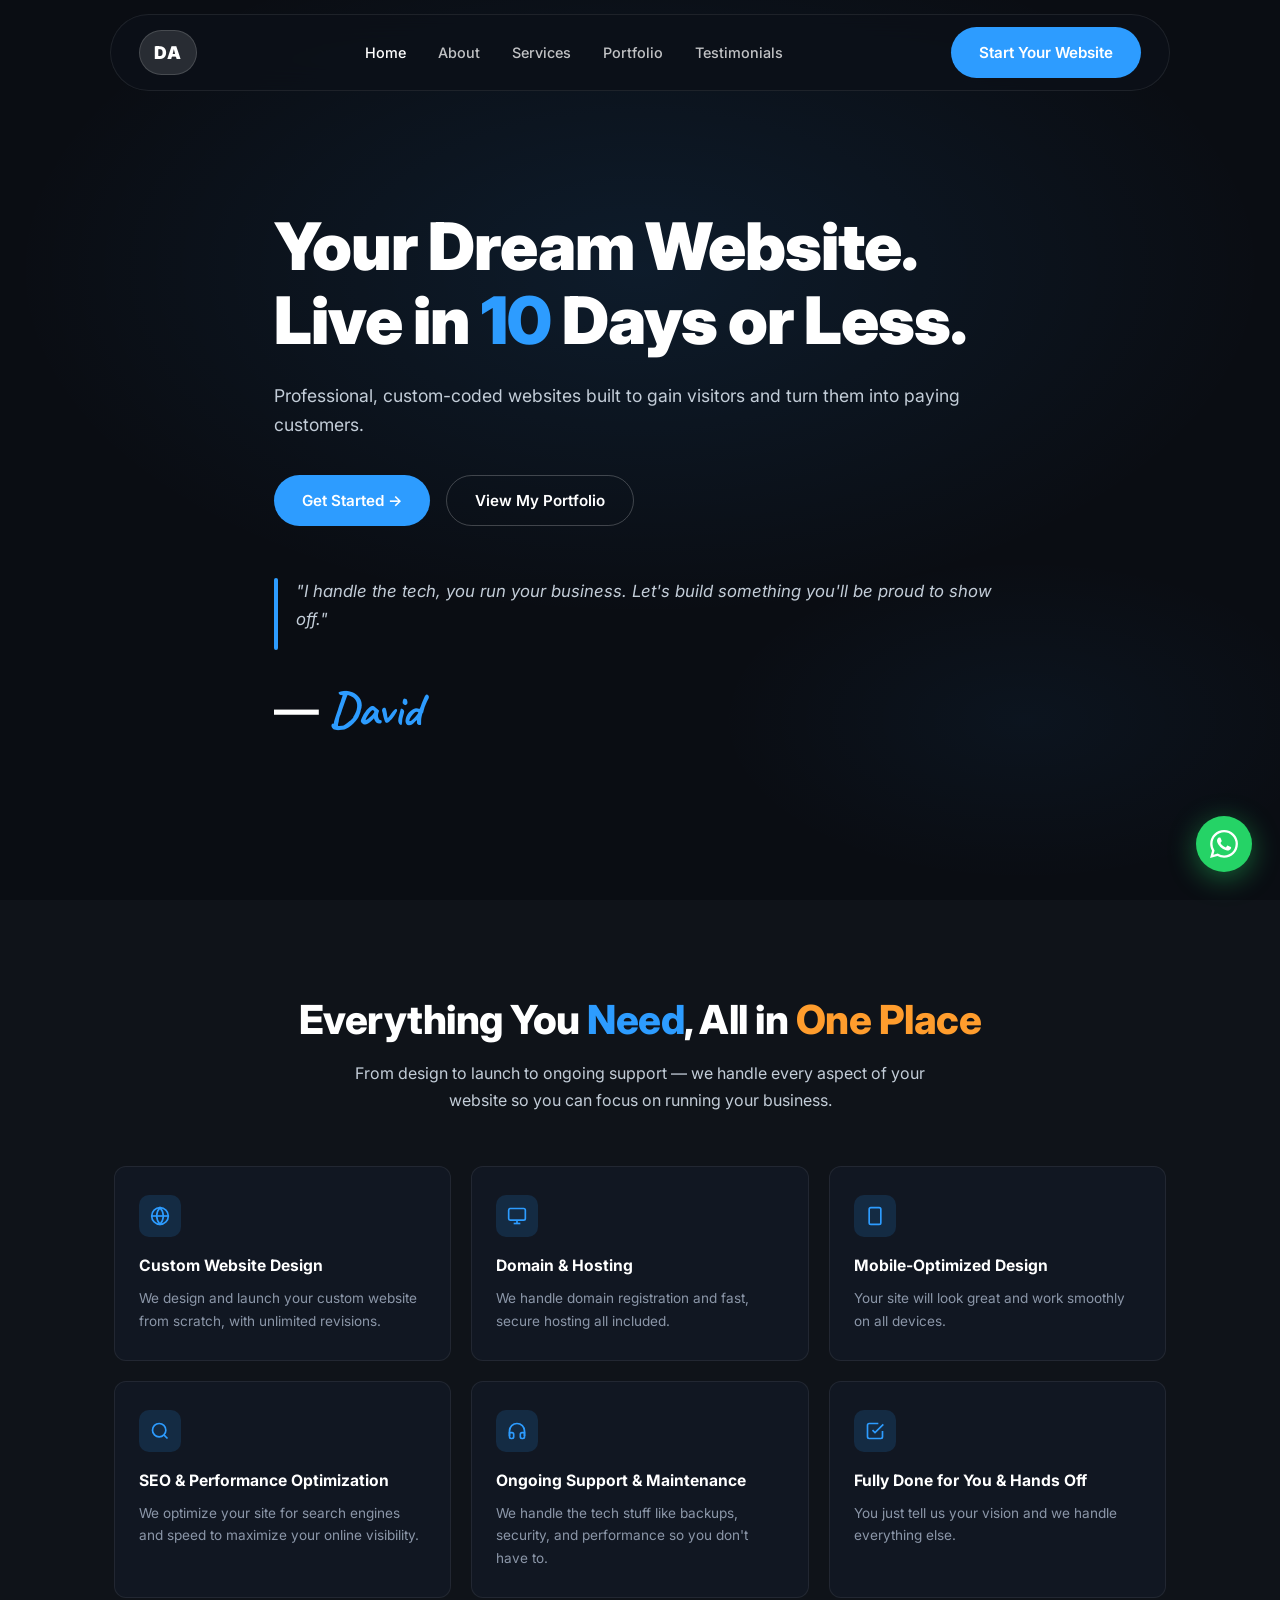
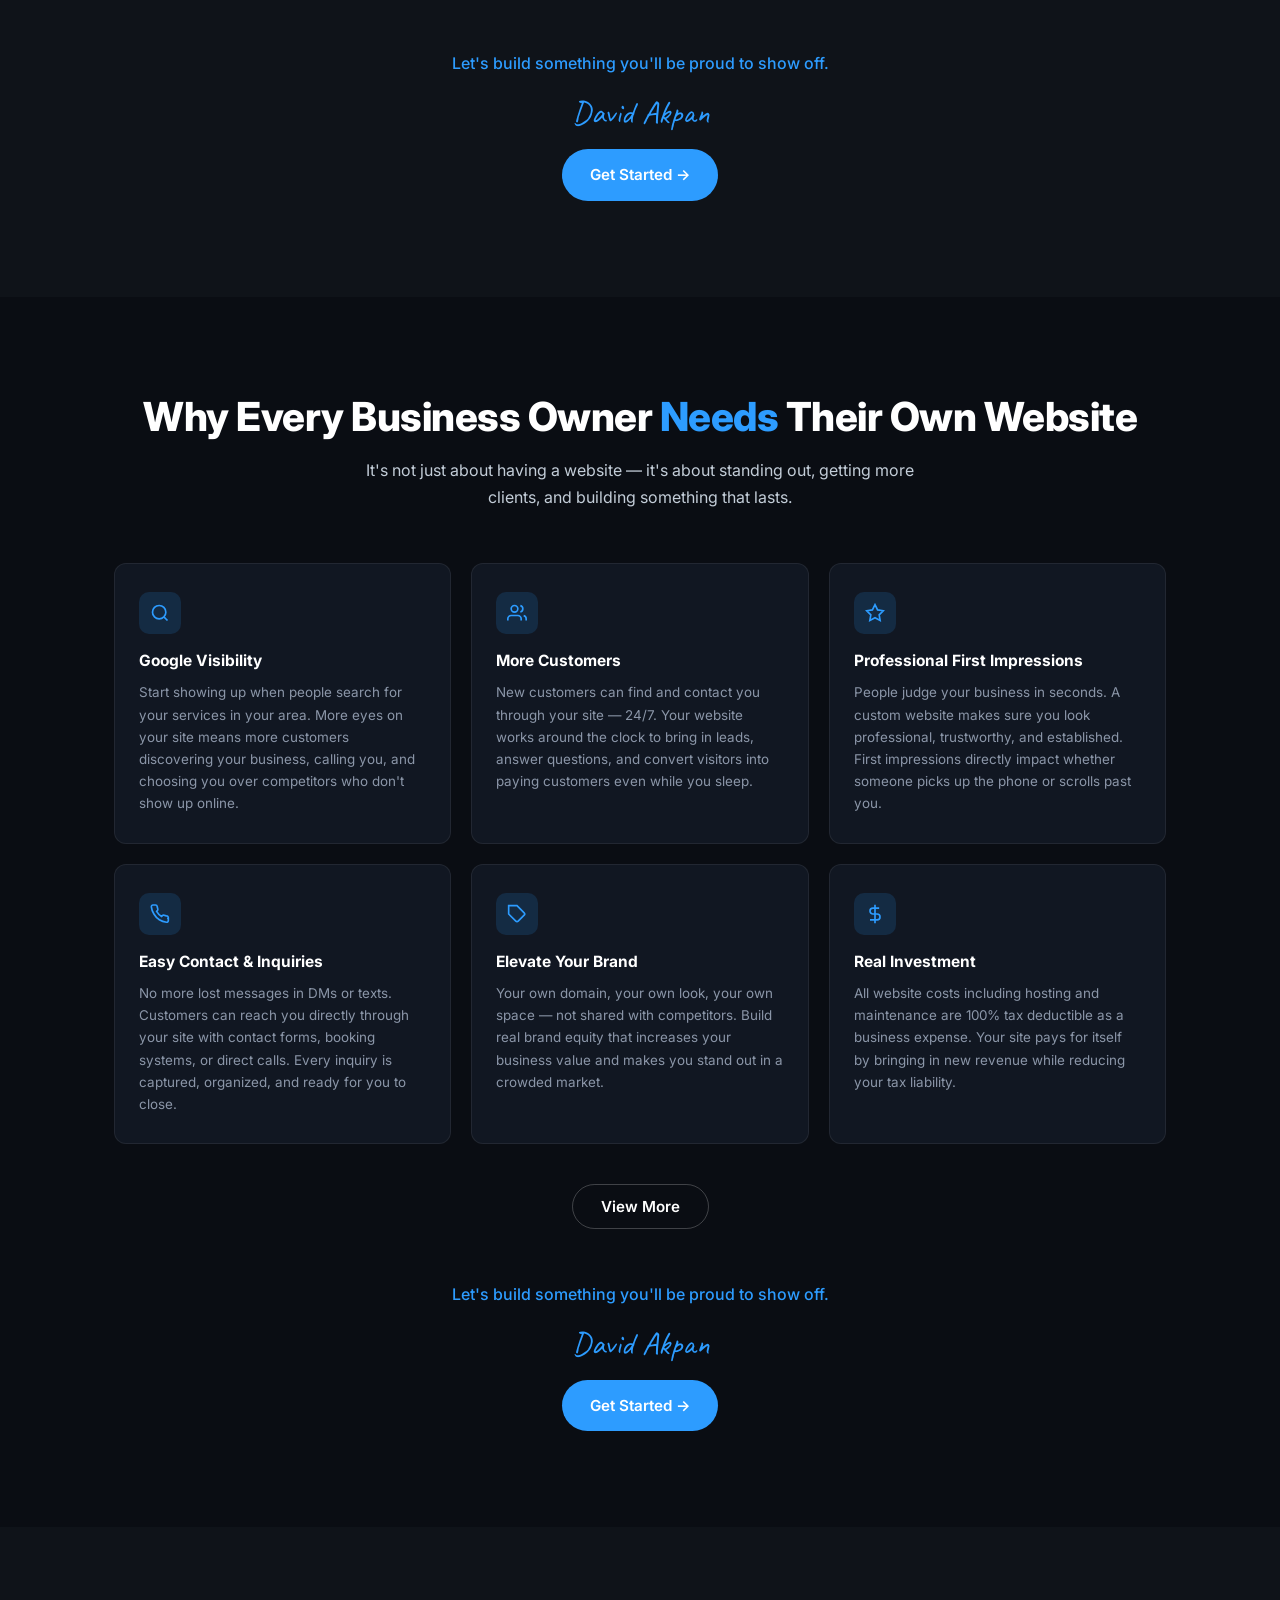
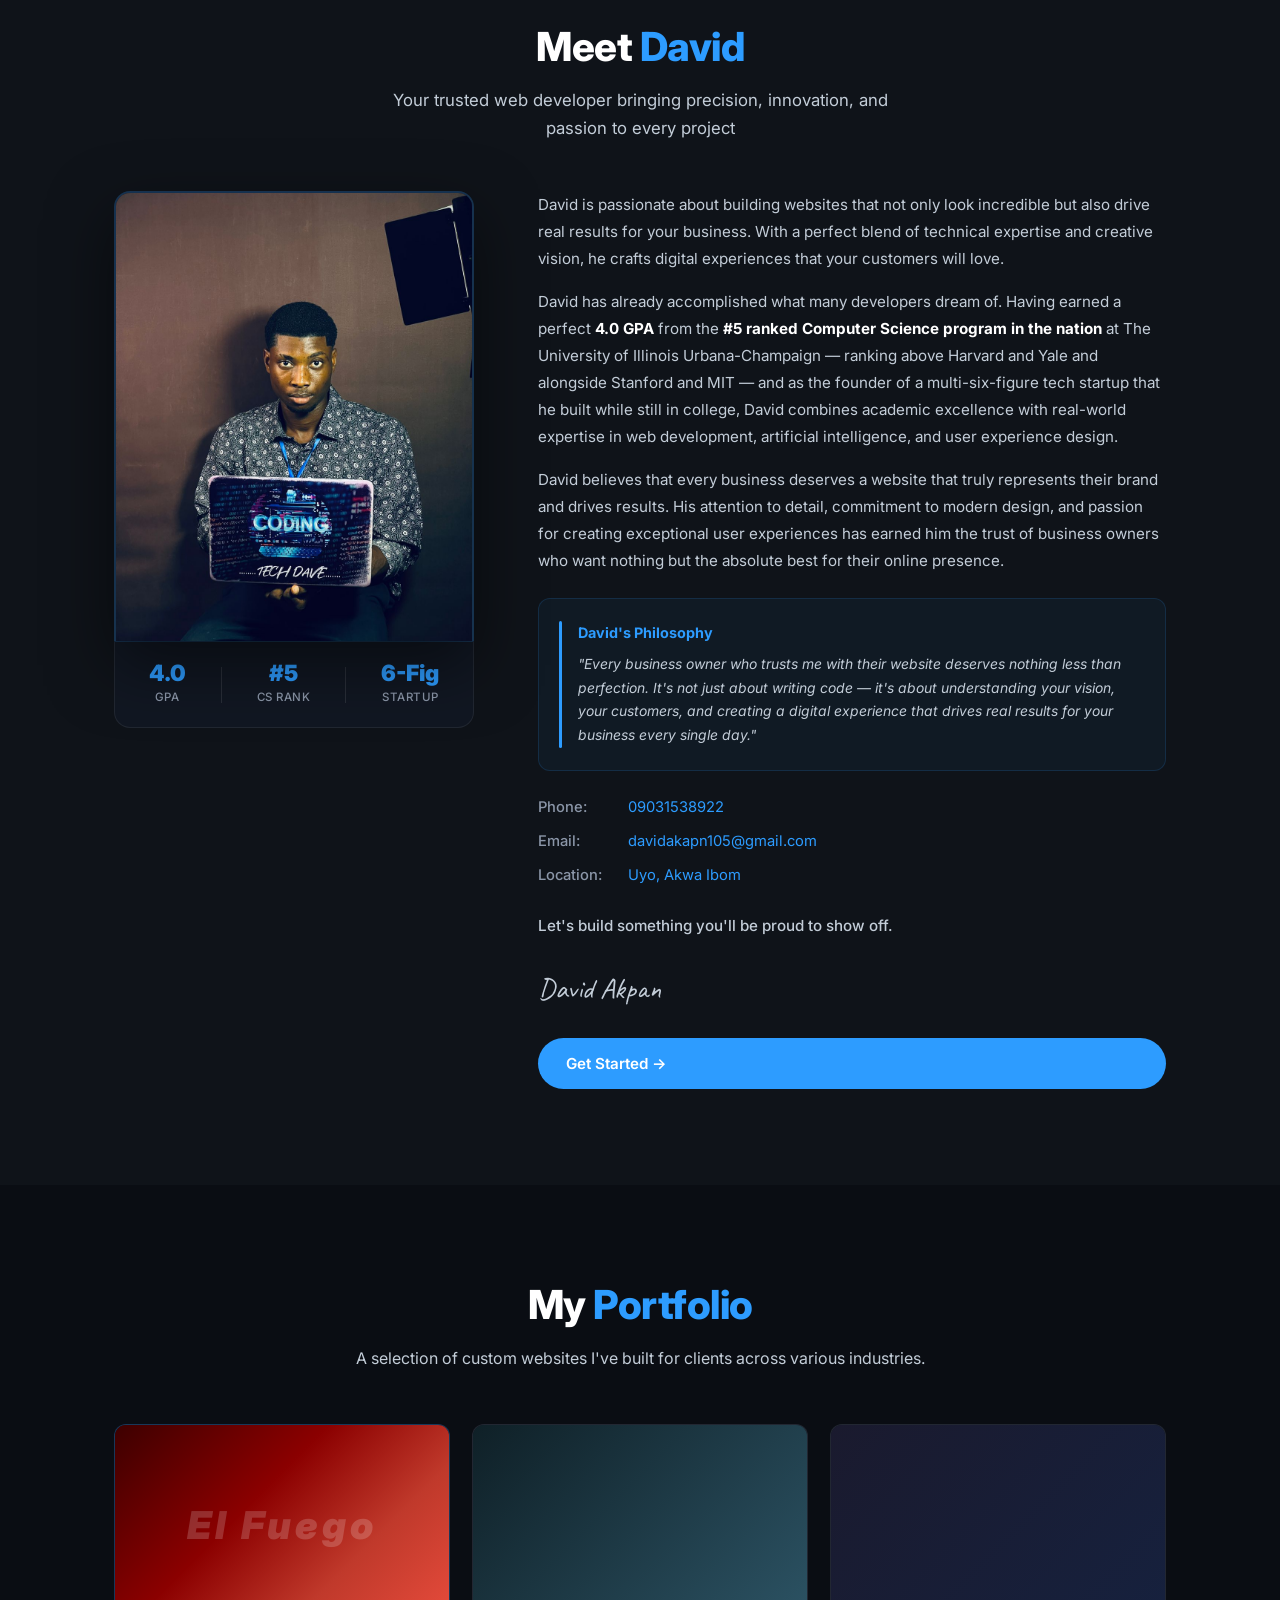
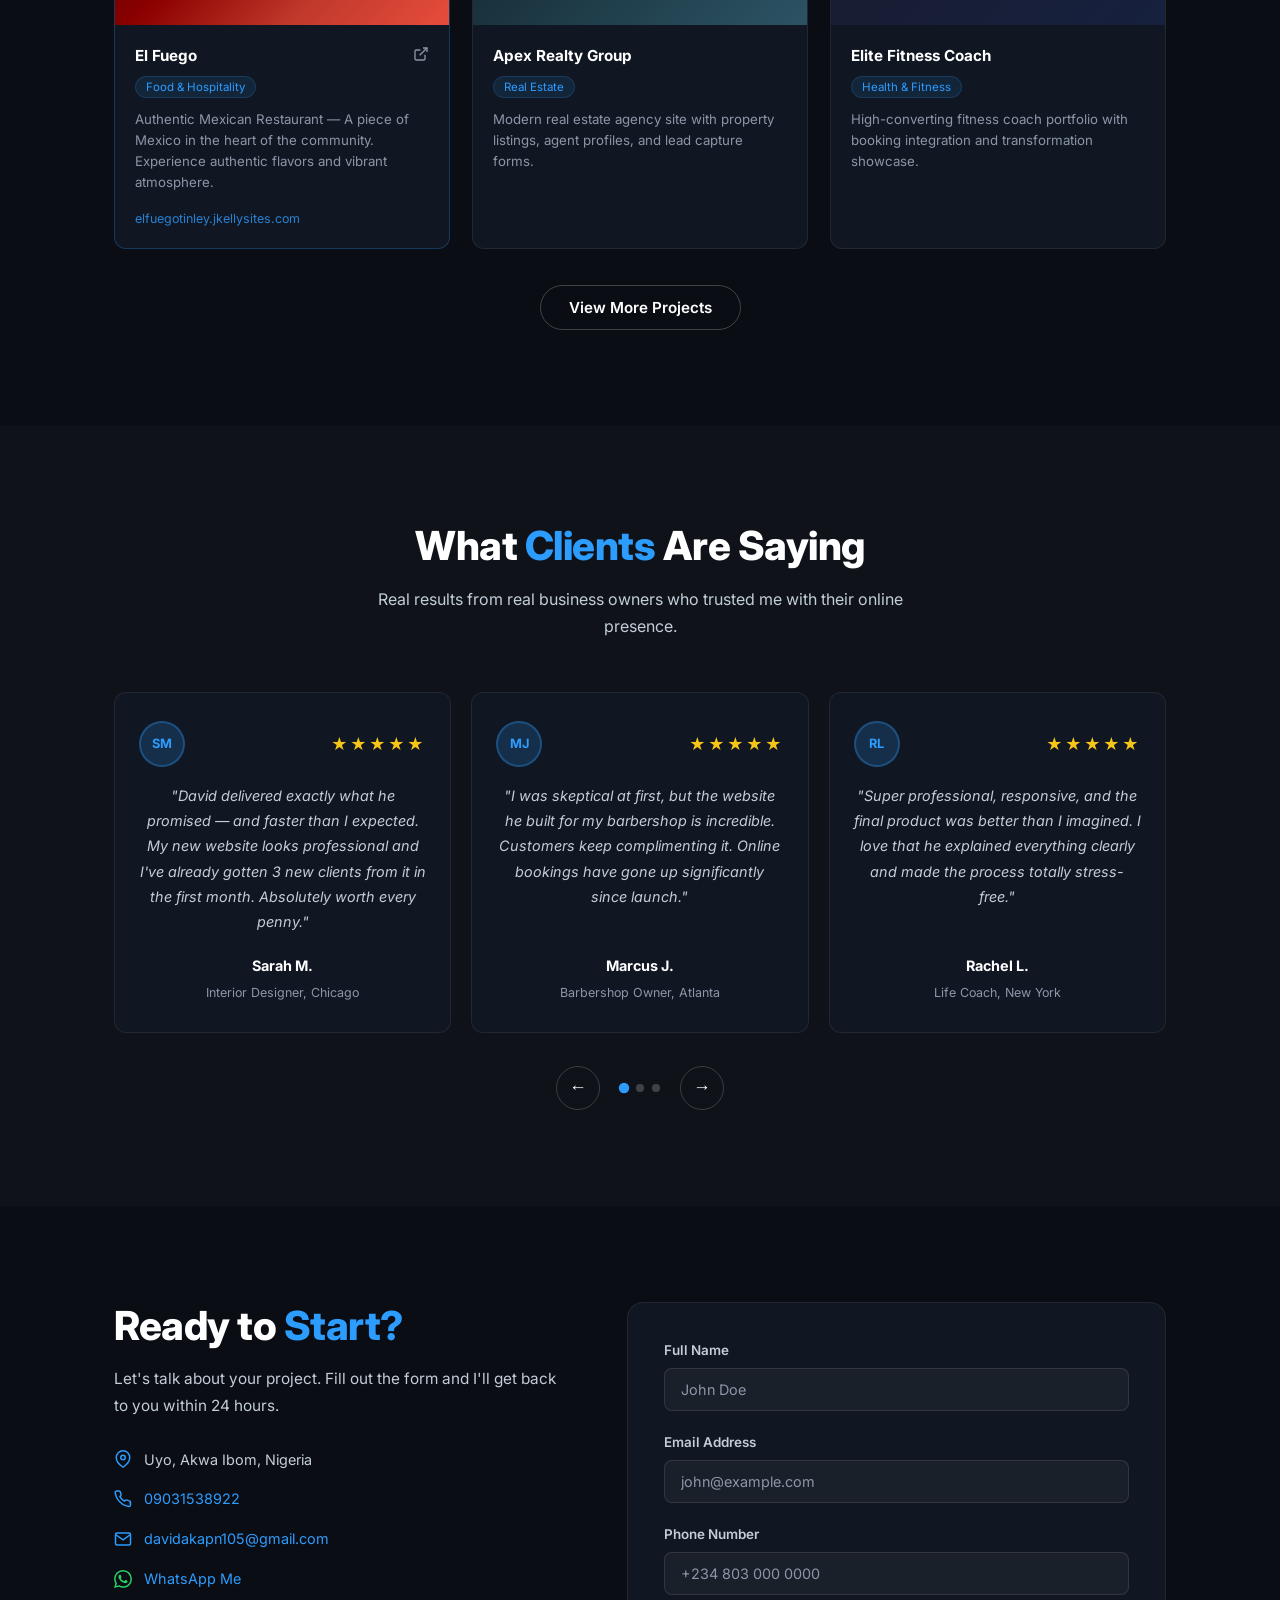
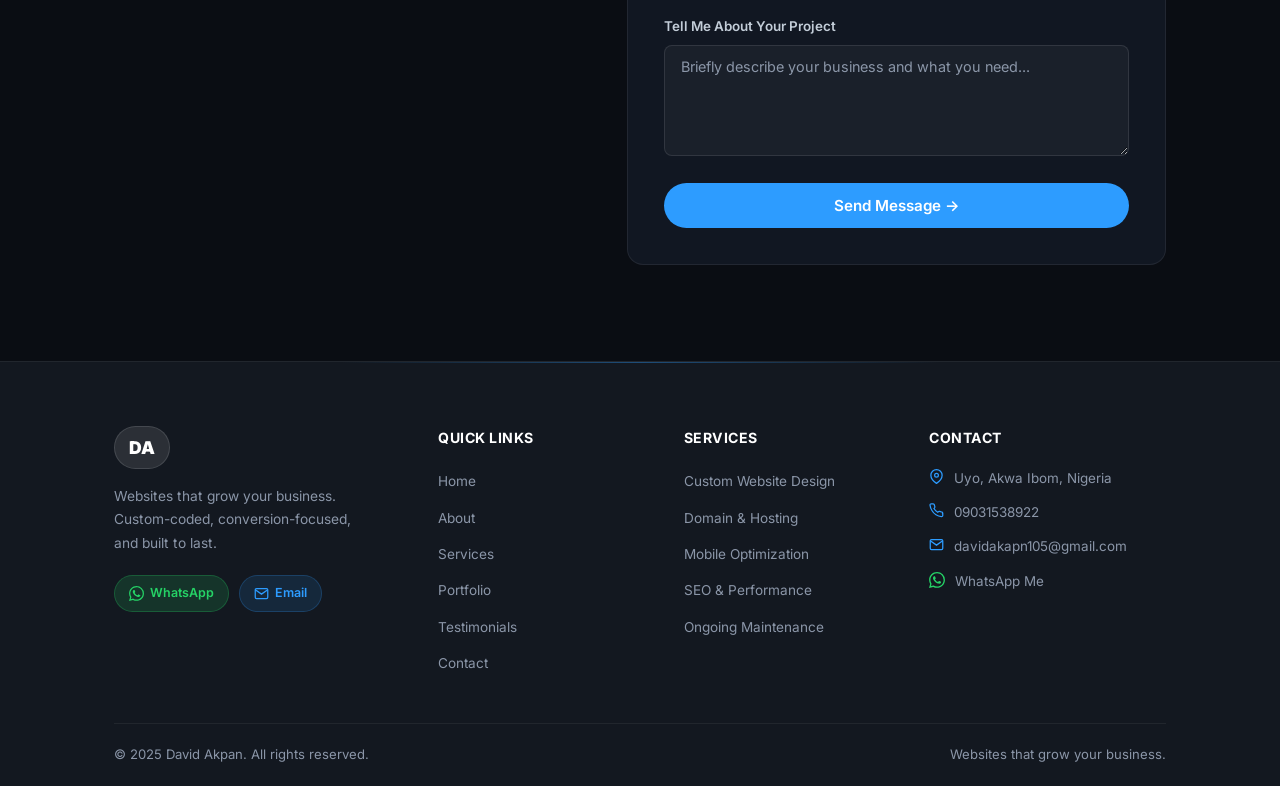
==== commit 5110579a: "hh" ====
--- a/index.html
+++ b/index.html
@@ -1,448 +1,571 @@
 <!DOCTYPE html>
 <html lang="en">
 <head>
-<meta charset="UTF-8"/>
-<meta name="viewport" content="width=device-width,initial-scale=1.0"/>
-<title>David Akpan — Full-Stack Developer & Digital Architect</title>
-<meta name="description" content="David Akpan — Full-Stack Developer building websites that grow your business. Based in Uyo, Nigeria."/>
-<link rel="preconnect" href="https://fonts.googleapis.com"/>
-<link rel="preconnect" href="https://fonts.gstatic.com" crossorigin/>
-<link href="https://fonts.googleapis.com/css2?family=Inter:wght@300;400;500;600;700;800;900&family=Dancing+Script:wght@700&display=swap" rel="stylesheet"/>
-<link rel="stylesheet" href="style.css">
+  <meta charset="UTF-8" />
+  <meta name="viewport" content="width=device-width, initial-scale=1.0" />
+  <title>David Akpan | Web Designer &amp; Developer</title>
+  <link rel="preconnect" href="https://fonts.googleapis.com" />
+  <link rel="preconnect" href="https://fonts.gstatic.com" crossorigin />
+  <link href="https://fonts.googleapis.com/css2?family=Caveat:wght@700&family=Inter:wght@300;400;500;600;700;800;900&display=swap" rel="stylesheet" />
+  <link rel="stylesheet" href="style.css">
 </head>
 <body>
 
-<!-- ═══ NAVBAR ═══ -->
-<header id="header">
-  <nav class="nav-pill">
-    <a href="#" class="nav-logo">DA</a>
-    <ul class="nav-links">
-      <li><a href="#hero">Home</a></li>
-      <li><a href="#about">About</a></li>
-      <li><a href="#services">Services</a></li>
-      <li><a href="#portfolio">Portfolio</a></li>
-      <li><a href="#testimonials">Testimonials</a></li>
-    </ul>
-    <a href="#contact" class="nav-cta">Start Your Website</a>
-    <button id="burger" class="burger" aria-label="Menu">
-      <span></span><span></span><span></span>
-    </button>
-  </nav>
-  <div class="mobile-menu" id="mobileMenu">
-    <ul>
-      <li><a href="#hero" class="ml">Home</a></li>
-      <li><a href="#about" class="ml">About</a></li>
-      <li><a href="#services" class="ml">Services</a></li>
-      <li><a href="#portfolio" class="ml">Portfolio</a></li>
-      <li><a href="#testimonials" class="ml">Testimonials</a></li>
-      <li><a href="#contact" class="ml ml-cta">Start Your Website</a></li>
-    </ul>
-  </div>
-</header>
-
-<!-- ═══ HERO ═══ -->
-<section id="hero">
-  <div class="container hero-wrap">
-    <p class="hero-tag fade-up">Full-Stack Developer &amp; Digital Architect</p>
-    <h1 class="hero-title fade-up">
-      Everything You <span class="blue">Need,</span> All in <span class="orange">One Place</span>
-    </h1>
-    <p class="hero-sub fade-up">
-      From design to launch to ongoing support — we handle every aspect of your website so you can focus on running your business.
-    </p>
-    <div class="hero-btns fade-up">
-      <a href="#services" class="btn-primary">Get Started &rarr;</a>
-      <a href="#portfolio" class="btn-ghost">View Portfolio</a>
-    </div>
-  </div>
-</section>
-
-<!-- ═══ SERVICES ═══ -->
-<section id="services">
-  <div class="container">
-    <p class="section-tag fade-up">What I Offer</p>
-    <h2 class="section-title fade-up">
-      Everything You <span class="blue">Need,</span> All in <span class="orange">One Place</span>
-    </h2>
-    <p class="section-sub fade-up">
-      From design to launch to ongoing support — I handle every aspect of your website so you can focus on running your business.
-    </p>
-
-    <div class="cards-grid fade-up">
-
-      <div class="card">
-        <div class="card-icon">
-          <svg viewBox="0 0 24 24" fill="none" stroke="currentColor" stroke-width="1.8"><circle cx="12" cy="12" r="10"/><path d="M2 12h20M12 2a15.3 15.3 0 0 1 4 10 15.3 15.3 0 0 1-4 10 15.3 15.3 0 0 1-4-10 15.3 15.3 0 0 1 4-10z"/></svg>
-        </div>
-        <h3>Custom Website Design</h3>
-        <p>I design and launch your custom website from scratch, with unlimited revisions.</p>
-      </div>
-
-      <div class="card">
-        <div class="card-icon">
-          <svg viewBox="0 0 24 24" fill="none" stroke="currentColor" stroke-width="1.8"><rect x="2" y="3" width="20" height="14" rx="2"/><path d="M8 21h8M12 17v4"/></svg>
-        </div>
-        <h3>Domain &amp; Hosting</h3>
-        <p>I handle domain registration and fast, secure hosting all included.</p>
-      </div>
-
-      <div class="card">
-        <div class="card-icon">
-          <svg viewBox="0 0 24 24" fill="none" stroke="currentColor" stroke-width="1.8"><rect x="5" y="2" width="14" height="20" rx="2"/><path d="M12 18h.01"/></svg>
-        </div>
-        <h3>Mobile-Optimized Design</h3>
-        <p>Your site will look great and work smoothly on all devices.</p>
-      </div>
-
-      <div class="card">
-        <div class="card-icon">
-          <svg viewBox="0 0 24 24" fill="none" stroke="currentColor" stroke-width="1.8"><circle cx="11" cy="11" r="8"/><path d="m21 21-4.35-4.35"/></svg>
-        </div>
-        <h3>SEO &amp; Performance Optimization</h3>
-        <p>I optimize your site for search engines and speed to maximize your online visibility.</p>
-      </div>
-
-      <div class="card">
-        <div class="card-icon">
-          <svg viewBox="0 0 24 24" fill="none" stroke="currentColor" stroke-width="1.8"><path d="M22 16.92v3a2 2 0 0 1-2.18 2 19.79 19.79 0 0 1-8.63-3.07A19.5 19.5 0 0 1 4.69 12 19.79 19.79 0 0 1 1.61 3.44 2 2 0 0 1 3.58 1.25h3a2 2 0 0 1 2 1.72c.127.96.361 1.903.7 2.81a2 2 0 0 1-.45 2.11L7.91 8.8a16 16 0 0 0 6 6l.86-.86a2 2 0 0 1 2.11-.45c.907.339 1.85.573 2.81.7A2 2 0 0 1 21.5 16h.42l.08.92z"/></svg>
-        </div>
-        <h3>Ongoing Support &amp; Maintenance</h3>
-        <p>I handle the tech stuff like backups, security, and performance so you don't have to.</p>
-      </div>
-
-      <div class="card">
-        <div class="card-icon">
-          <svg viewBox="0 0 24 24" fill="none" stroke="currentColor" stroke-width="1.8"><polyline points="9 11 12 14 22 4"/><path d="M21 12v7a2 2 0 0 1-2 2H5a2 2 0 0 1-2-2V5a2 2 0 0 1 2-2h11"/></svg>
-        </div>
-        <h3>Fully Done for You &amp; Hands Off</h3>
-        <p>You just tell me your vision and I handle everything else.</p>
-      </div>
-
-    </div>
-
-    <div class="section-cta fade-up">
-      <p class="cta-text">Let's build something you'll be proud to show off.</p>
-      <p class="signature">David Akpan</p>
-      <a href="#contact" class="btn-primary">Get Started &rarr;</a>
-    </div>
-  </div>
-</section>
-
-<!-- ═══ WHY SECTION ═══ -->
-<section id="why">
-  <div class="container">
-    <h2 class="section-title-left fade-up">
-      Why Every Business Owner <span class="blue">Needs</span> Their Own Website
-    </h2>
-    <p class="section-sub-left fade-up">
-      It's not just about having a website — it's about standing out, getting more clients, and building something that lasts.
-    </p>
-
-    <div class="cards-grid fade-up">
-
-      <div class="card">
-        <div class="card-icon">
-          <svg viewBox="0 0 24 24" fill="none" stroke="currentColor" stroke-width="1.8"><circle cx="11" cy="11" r="8"/><path d="m21 21-4.35-4.35"/></svg>
-        </div>
-        <h3>Google Visibility</h3>
-        <p>Start showing up when people search for your services in your area. More eyes on your site means more customers discovering your business, calling you, and choosing you over competitors who don't show up online.</p>
-      </div>
-
-      <div class="card">
-        <div class="card-icon">
-          <svg viewBox="0 0 24 24" fill="none" stroke="currentColor" stroke-width="1.8"><path d="M17 21v-2a4 4 0 0 0-4-4H5a4 4 0 0 0-4 4v2"/><circle cx="9" cy="7" r="4"/><path d="M23 21v-2a4 4 0 0 0-3-3.87M16 3.13a4 4 0 0 1 0 7.75"/></svg>
-        </div>
-        <h3>More Customers</h3>
-        <p>New customers can find and contact you through your site — 24/7. Your website works around the clock to bring in leads, answer questions, and convert visitors into paying customers even while you sleep.</p>
-      </div>
-
-      <div class="card">
-        <div class="card-icon">
-          <svg viewBox="0 0 24 24" fill="none" stroke="currentColor" stroke-width="1.8"><polygon points="12 2 15.09 8.26 22 9.27 17 14.14 18.18 21.02 12 17.77 5.82 21.02 7 14.14 2 9.27 8.91 8.26 12 2"/></svg>
-        </div>
-        <h3>Professional First Impressions</h3>
-        <p>People judge your business in seconds. A custom website makes sure you look professional, trustworthy, and established. First impressions directly impact whether someone picks up the phone or scrolls past you.</p>
-      </div>
-
-      <div class="card">
-        <div class="card-icon">
-          <svg viewBox="0 0 24 24" fill="none" stroke="currentColor" stroke-width="1.8"><path d="M22 16.92v3a2 2 0 0 1-2.18 2 19.79 19.79 0 0 1-8.63-3.07A19.5 19.5 0 0 1 4.69 12 19.79 19.79 0 0 1 1.61 3.44 2 2 0 0 1 3.58 1.25h3a2 2 0 0 1 2 1.72c.127.96.361 1.903.7 2.81a2 2 0 0 1-.45 2.11L7.91 8.8a16 16 0 0 0 6 6l.86-.86a2 2 0 0 1 2.11-.45c.907.339 1.85.573 2.81.7A2 2 0 0 1 21.5 16h.42l.08.92z"/></svg>
-        </div>
-        <h3>Easy Contact &amp; Inquiries</h3>
-        <p>No more lost messages in DMs or texts. Customers can reach you directly through your site with contact forms, booking systems, or direct calls. Every inquiry is captured, organized, and ready for you to close.</p>
-      </div>
-
-      <div class="card">
-        <div class="card-icon">
-          <svg viewBox="0 0 24 24" fill="none" stroke="currentColor" stroke-width="1.8"><path d="M20.59 13.41l-7.17 7.17a2 2 0 0 1-2.83 0L2 12V2h10l8.59 8.59a2 2 0 0 1 0 2.82z"/><line x1="7" y1="7" x2="7.01" y2="7"/></svg>
-        </div>
-        <h3>Elevate Your Brand</h3>
-        <p>Your own domain, your own look, your own space — not shared with competitors. Build real brand equity that increases your business value and makes you stand out in a crowded market.</p>
-      </div>
-
-      <div class="card">
-        <div class="card-icon">
-          <svg viewBox="0 0 24 24" fill="none" stroke="currentColor" stroke-width="1.8"><line x1="12" y1="1" x2="12" y2="23"/><path d="M17 5H9.5a3.5 3.5 0 0 0 0 7h5a3.5 3.5 0 0 1 0 7H6"/></svg>
-        </div>
-        <h3>Real Investment</h3>
-        <p>All website costs including hosting and maintenance are 100% tax deductible as a business expense. Your site pays for itself by bringing in new revenue while reducing your tax liability.</p>
-      </div>
-
-    </div>
-
-    <div class="section-cta fade-up">
-      <p class="cta-text">Let's build something you'll be proud to show off.</p>
-      <p class="signature">David Akpan</p>
-      <a href="#contact" class="btn-primary">Get Started &rarr;</a>
-    </div>
-  </div>
-</section>
-
-<!-- ═══ ABOUT ═══ -->
-<section id="about">
-  <div class="container about-layout">
-    <div class="about-img-col fade-left">
-      <!-- REPLACE src with your actual photo -->
-      <div class="about-photo-wrap">
-        <img src="images/about.jpeg" alt="David Akpan" class="about-photo" id="aboutPhoto"/>
-        <div class="about-photo-placeholder" id="photoPlaceholder">
-          <svg viewBox="0 0 24 24" fill="none" stroke="currentColor" stroke-width="1.5"><path d="M20 21v-2a4 4 0 0 0-4-4H8a4 4 0 0 0-4 4v2"/><circle cx="12" cy="7" r="4"/></svg>
-          <p>Add Your Photo</p>
-          <span>Replace src="YOUR_PHOTO_HERE.jpg"</span>
-        </div>
-      </div>
-    </div>
-    <div class="about-copy fade-right">
-      <p class="section-tag">About Me</p>
-      <h2 class="section-title-left">
-        I'm <span class="blue">David Akpan</span> — A Developer Who <span class="orange">Delivers</span>
-      </h2>
-      <p class="about-body">I'm a full-stack developer and digital architect based in Uyo, Akwa Ibom. With 5+ years of experience, I've helped startups, small businesses, and established brands build powerful digital experiences that don't just look good — they perform.</p>
-      <p class="about-body">I handle everything from design to launch to ongoing support so you can stay focused on what you do best — running your business. My process is simple, my communication is clear, and my results speak for themselves.</p>
-      <div class="about-stats">
-        <div class="astat"><span class="astat-n">50+</span><span class="astat-l">Projects Shipped</span></div>
-        <div class="astat"><span class="astat-n">30+</span><span class="astat-l">Happy Clients</span></div>
-        <div class="astat"><span class="astat-n">5+</span><span class="astat-l">Years Experience</span></div>
-      </div>
-      <a href="#contact" class="btn-primary">Work With Me &rarr;</a>
-    </div>
-  </div>
-</section>
-
-<!-- ═══ PORTFOLIO ═══ -->
-<section id="portfolio">
-  <div class="container">
-    <p class="section-tag text-center fade-up">My Work</p>
-    <h2 class="section-title fade-up">Recent <span class="blue">Projects</span></h2>
-    <p class="section-sub fade-up">Real websites built for real businesses. Every project is custom, clean, and built to perform.</p>
-
-    <div class="portfolio-grid fade-up">
-
-      <div class="pj-card">
-        <div class="pj-img">
-          <img src="images/Screenshot 2026-03-23 202357.png" alt="EasyDump"/>
-          <div class="pj-overlay">
-            <a href="https://www.easydump.org" target="_blank" class="pj-btn">Visit Site &rarr;</a>
-          </div>
-        </div>
-        <div class="pj-body">
-          <span class="pj-tag">Web Platform</span>
-          <h3>EasyDump</h3>
-          <p>Waste management & logistics platform with real-time scheduling and tracking.</p>
-          <a href="https://www.easydump.org" target="_blank" class="pj-link">easydump.org &rarr;</a>
-        </div>
-      </div>
-
-      <div class="pj-card">
-        <div class="pj-img">
-          <img src="images/2.png" alt="QRCraft"/>
-          <div class="pj-overlay">
-            <a href="https://www.qrcraft.site" target="_blank" class="pj-btn">Visit Site &rarr;</a>
-          </div>
-        </div>
-        <div class="pj-body">
-          <span class="pj-tag">SaaS Tool</span>
-          <h3>QRCraft</h3>
-          <p>Intelligent QR code generation SaaS for marketing, labelling, and tracking.</p>
-          <a href="https://www.qrcraft.site" target="_blank" class="pj-link">qrcraft.site &rarr;</a>
-        </div>
-      </div>
-
-      <div class="pj-card">
-        <div class="pj-img">
-          <img src="https://images.unsplash.com/photo-1460925895917-afdab827c52f?w=800&q=85" alt="Analytics"/>
-          <div class="pj-overlay">
-            <span class="pj-btn">Coming Soon</span>
-          </div>
-        </div>
-        <div class="pj-body">
-          <span class="pj-tag">Dashboard</span>
-          <h3>Brand Analytics Hub</h3>
-          <p>Real-time analytics dashboard aggregating SEO, social, and ad performance.</p>
-        </div>
-      </div>
-
-    </div>
-  </div>
-</section>
-
-<!-- ═══ TESTIMONIALS ═══ -->
-<section id="testimonials">
-  <div class="container">
-    <p class="section-tag text-center fade-up">Client Reviews</p>
-    <h2 class="section-title fade-up">What <span class="blue">Clients</span> Say</h2>
-    <p class="section-sub fade-up">Real feedback from real people who trusted me with their business.</p>
-
-    <div class="testi-grid fade-up">
-
-      <div class="testi-card">
-        <div class="testi-stars">★★★★★</div>
-        <p>"David rebuilt our logistics platform from the ground up. Load times dropped 70% and bookings jumped 3× in the first month. He thinks like a business owner."</p>
-        <div class="testi-author">
-          <div class="testi-av" style="background:#1d4ed8">CO</div>
-          <div><strong>Chidera Okonkwo</strong><span>CEO, Verdant Logistics</span></div>
-        </div>
-      </div>
-
-      <div class="testi-card">
-        <div class="testi-stars">★★★★★</div>
-        <p>"He built our store with SEO engineered from day one. We went from zero to page 1 on Google in 3 months. The best investment we made this year."</p>
-        <div class="testi-author">
-          <div class="testi-av" style="background:#065f46">AB</div>
-          <div><strong>Amaka Blessing</strong><span>Founder, StyleHive Africa</span></div>
-        </div>
-      </div>
-
-      <div class="testi-card">
-        <div class="testi-stars">★★★★★</div>
-        <p>"David built our fintech API with security as priority. Months after launch — zero critical incidents. The cleanest codebase I've ever worked with."</p>
-        <div class="testi-author">
-          <div class="testi-av" style="background:#7c3aed">TE</div>
-          <div><strong>Tunde Emmanuel</strong><span>CTO, PaySwitch Nigeria</span></div>
-        </div>
-      </div>
-
-      <div class="testi-card">
-        <div class="testi-stars">★★★★★</div>
-        <p>"Student enrollment increased 200% in 60 days. David's SEO-first architecture is the reason. A rare developer who thinks strategy first, code second."</p>
-        <div class="testi-author">
-          <div class="testi-av" style="background:#b91c1c">FO</div>
-          <div><strong>Funmilayo Ojo</strong><span>Director, EduPath Academy</span></div>
-        </div>
-      </div>
-
-      <div class="testi-card">
-        <div class="testi-stars">★★★★★</div>
-        <p>"Production-ready MVP delivered in record time. Every feature worked on launch day. The best technical decision our startup made."</p>
-        <div class="testi-author">
-          <div class="testi-av" style="background:#0f766e">MU</div>
-          <div><strong>Michael Udoh</strong><span>Founder, TechBridge Uyo</span></div>
-        </div>
-      </div>
-
-      <div class="testi-card">
-        <div class="testi-stars">★★★★★</div>
-        <p>"Finally a developer who actually communicates. Delivered on time, on budget, and went above and beyond. Will work with David again for sure."</p>
-        <div class="testi-author">
-          <div class="testi-av" style="background:#d97706">EO</div>
-          <div><strong>Emeka Obi</strong><span>CEO, SwiftPay Africa</span></div>
-        </div>
-      </div>
-
-    </div>
-
-    <div class="section-cta fade-up">
-      <p class="cta-text">Let's build something you'll be proud to show off.</p>
-      <p class="signature">David Akpan</p>
-      <a href="#contact" class="btn-primary">Get Started &rarr;</a>
-    </div>
-  </div>
-</section>
-
-<!-- ═══ CONTACT ═══ -->
-<section id="contact">
-  <div class="container">
-    <p class="section-tag text-center fade-up">Get In Touch</p>
-    <h2 class="section-title fade-up">Ready to <span class="blue">Start</span> Your <span class="orange">Website?</span></h2>
-    <p class="section-sub fade-up">Send me a message and I'll get back to you within hours. No commitment required.</p>
-
-    <div class="contact-layout fade-up">
-      <div class="contact-info">
-        <div class="ci-item">
-          <div class="ci-icon"><svg viewBox="0 0 24 24" fill="none" stroke="currentColor" stroke-width="1.8"><path d="M4 4h16c1.1 0 2 .9 2 2v12c0 1.1-.9 2-2 2H4c-1.1 0-2-.9-2-2V6c0-1.1.9-2 2-2z"/><polyline points="22,6 12,13 2,6"/></svg></div>
-          <div><p class="ci-l">Email</p><a href="mailto:davidakpan105@gmail.com" class="ci-v">davidakpan105@gmail.com</a></div>
-        </div>
-        <div class="ci-item">
-          <div class="ci-icon"><svg viewBox="0 0 24 24" fill="none" stroke="currentColor" stroke-width="1.8"><path d="M22 16.92v3a2 2 0 0 1-2.18 2 19.79 19.79 0 0 1-8.63-3.07A19.5 19.5 0 0 1 4.69 12 19.79 19.79 0 0 1 1.61 3.44 2 2 0 0 1 3.58 1.25h3a2 2 0 0 1 2 1.72c.127.96.361 1.903.7 2.81a2 2 0 0 1-.45 2.11L7.91 8.8a16 16 0 0 0 6 6l.86-.86a2 2 0 0 1 2.11-.45c.907.339 1.85.573 2.81.7A2 2 0 0 1 21.5 16h.42l.08.92z"/></svg></div>
-          <div><p class="ci-l">WhatsApp / Phone</p><a href="tel:+2349031538922" class="ci-v">09031538922</a></div>
-        </div>
-        <div class="ci-item">
-          <div class="ci-icon"><svg viewBox="0 0 24 24" fill="none" stroke="currentColor" stroke-width="1.8"><path d="M21 10c0 7-9 13-9 13s-9-6-9-13a9 9 0 0 1 18 0z"/><circle cx="12" cy="10" r="3"/></svg></div>
-          <div><p class="ci-l">Location</p><p class="ci-v">142 Nwhiba, Uyo, Akwa Ibom State</p></div>
-        </div>
-        <a href="https://wa.me/2349031538922?text=Hi%20David%2C%20I%20want%20to%20start%20my%20website." target="_blank" class="btn-primary wa-btn">
-          <svg viewBox="0 0 24 24" fill="currentColor" width="18" height="18"><path d="M17.472 14.382c-.297-.149-1.758-.867-2.03-.967-.273-.099-.471-.148-.67.15-.197.297-.767.966-.94 1.164-.173.199-.347.223-.644.075-.297-.15-1.255-.463-2.39-1.475-.883-.788-1.48-1.761-1.653-2.059-.173-.297-.018-.458.13-.606.134-.133.298-.347.446-.52.149-.174.198-.298.298-.497.099-.198.05-.371-.025-.52-.075-.149-.669-1.612-.916-2.207-.242-.579-.487-.5-.669-.51-.173-.008-.371-.01-.57-.01-.198 0-.52.074-.792.372-.272.297-1.04 1.016-1.04 2.479 0 1.462 1.065 2.875 1.213 3.074.149.198 2.096 3.2 5.077 4.487.709.306 1.262.489 1.694.625.712.227 1.36.195 1.871.118.571-.085 1.758-.719 2.006-1.413.248-.694.248-1.289.173-1.413-.074-.124-.272-.198-.57-.347m-5.421 7.403h-.004a9.87 9.87 0 0 1-5.031-1.378l-.361-.214-3.741.982.998-3.648-.235-.374a9.86 9.86 0 0 1-1.51-5.26c.001-5.45 4.436-9.884 9.888-9.884 2.64 0 5.122 1.03 6.988 2.898a9.825 9.825 0 0 1 2.893 6.994c-.003 5.45-4.437 9.884-9.885 9.884m8.413-18.297A11.815 11.815 0 0 0 12.05 0C5.495 0 .16 5.335.157 11.892c0 2.096.547 4.142 1.588 5.945L.057 24l6.305-1.654a11.882 11.882 0 0 0 5.683 1.448h.005c6.554 0 11.89-5.335 11.893-11.893a11.821 11.821 0 0 0-3.48-8.413Z"/></svg>
-          Message on WhatsApp
-        </a>
-      </div>
-      <form class="contact-form" id="ctForm" onsubmit="handleForm(event)">
-        <div class="form-row">
-          <div class="form-group"><label>Your Name</label><input type="text" id="cfN" placeholder="John Doe" required/></div>
-          <div class="form-group"><label>Email Address</label><input type="email" id="cfE" placeholder="john@example.com" required/></div>
-        </div>
-        <div class="form-group"><label>Subject</label><input type="text" id="cfS" placeholder="I need a website for my business" required/></div>
-        <div class="form-group"><label>Message</label><textarea id="cfM" rows="5" placeholder="Tell me about your project..." required></textarea></div>
-        <button type="submit" class="btn-primary fw">Send Message &rarr;</button>
-        <p class="form-note" id="formNote"></p>
-      </form>
-    </div>
-  </div>
-</section>
-
-<!-- ═══ FOOTER ═══ -->
-<footer id="footer">
-  <div class="container footer-grid">
-    <div class="ft-brand">
-      <div class="ft-logo">DA</div>
-      <p>Websites that grow your business.</p>
-      <p class="ft-loc">📍 Uyo, Akwa Ibom State</p>
-    </div>
-    <div class="ft-col">
-      <h6>Quick Links</h6>
-      <ul>
-        <li><a href="#hero">Home</a></li>
+  <!-- WHATSAPP FLOAT -->
+  <a href="https://wa.me/2349031538922" target="_blank" rel="noopener noreferrer" class="whatsapp-float" aria-label="Chat on WhatsApp">
+    <svg viewBox="0 0 24 24" fill="currentColor"><path d="M17.472 14.382c-.297-.149-1.758-.867-2.03-.967-.273-.099-.471-.148-.67.15-.197.297-.767.966-.94 1.164-.173.199-.347.223-.644.075-.297-.15-1.255-.463-2.39-1.475-.883-.788-1.48-1.761-1.653-2.059-.173-.297-.018-.458.13-.606.134-.133.298-.347.446-.52.149-.174.198-.298.298-.497.099-.198.05-.371-.025-.52-.075-.149-.669-1.612-.916-2.207-.242-.579-.487-.5-.669-.51-.173-.008-.371-.01-.57-.01-.198 0-.52.074-.792.372-.272.297-1.04 1.016-1.04 2.479 0 1.462 1.065 2.875 1.213 3.074.149.198 2.096 3.2 5.077 4.487.709.306 1.262.489 1.694.625.712.227 1.36.195 1.871.118.571-.085 1.758-.719 2.006-1.413.248-.694.248-1.289.173-1.413-.074-.124-.272-.198-.57-.347m-5.421 7.403h-.004a9.87 9.87 0 0 1-5.031-1.378l-.361-.214-3.741.982.998-3.648-.235-.374a9.86 9.86 0 0 1-1.51-5.26c.001-5.45 4.436-9.884 9.888-9.884 2.64 0 5.122 1.03 6.988 2.898a9.825 9.825 0 0 1 2.893 6.994c-.003 5.45-4.437 9.884-9.885 9.884m8.413-18.297A11.815 11.815 0 0 0 12.05 0C5.495 0 .16 5.335.157 11.892c0 2.096.547 4.142 1.588 5.945L.057 24l6.305-1.654a11.882 11.882 0 0 0 5.683 1.448h.005c6.554 0 11.89-5.335 11.893-11.893a11.821 11.821 0 0 0-3.48-8.413Z"/></svg>
+  </a>
+
+  <!-- BACK TO TOP -->
+  <button class="back-to-top" id="backToTop" aria-label="Back to top">
+    <svg viewBox="0 0 24 24" fill="none" stroke="currentColor" stroke-width="2.5"><polyline points="18 15 12 9 6 15"/></svg>
+  </button>
+
+  <!-- NAVBAR -->
+  <nav class="navbar" id="navbar">
+    <div class="nav-inner">
+      <div class="nav-logo">DA</div>
+      <ul class="nav-links" id="navLinks">
+        <li><a href="#home">Home</a></li>
         <li><a href="#about">About</a></li>
         <li><a href="#services">Services</a></li>
         <li><a href="#portfolio">Portfolio</a></li>
+        <li><a href="#testimonials">Testimonials</a></li>
       </ul>
-    </div>
-    <div class="ft-col">
-      <h6>&nbsp;</h6>
-      <ul>
-        <li><a href="#testimonials">Testimonials</a></li>
-        <li><a href="#contact">Contact</a></li>
-        <li><a href="https://wa.me/2349031538922" target="_blank">WhatsApp</a></li>
-      </ul>
-    </div>
-    <div class="ft-col">
-      <h6>Contact</h6>
-      <ul>
-        <li><a href="mailto:davidakpan105@gmail.com">davidakpan105@gmail.com</a></li>
-        <li><a href="tel:+2349031538922">09031538922</a></li>
-        <li>142 Nwhiba, Uyo, Akwa Ibom</li>
-      </ul>
-    </div>
-  </div>
-  <div class="ft-bar">
-    <div class="container ft-bar-inner">
-      <p>&copy; 2025 David Akpan. All rights reserved.</p>
-      <p>Built with precision in Uyo, Nigeria.</p>
-    </div>
-  </div>
-</footer>
-
-<button id="btt" aria-label="Back to top">&#8593;</button>
-
-<script src="script.js"></script>
+      <a href="#contact" class="btn-primary nav-cta">Start Your Website</a>
+      <button class="hamburger" id="hamburger" aria-label="Toggle menu">
+        <span></span><span></span><span></span>
+      </button>
+    </div>
+  </nav>
+
+  <!-- HERO -->
+  <section class="hero" id="home">
+    <div class="hero-bg"></div>
+    <div class="container hero-content">
+      <h1 class="hero-title">
+        Your Dream Website.<br />
+        Live in <span class="accent-blue">10</span> Days or Less.
+      </h1>
+      <p class="hero-sub">Professional, custom-coded websites built to gain visitors and turn them into paying customers.</p>
+      <div class="hero-btns">
+        <a href="#contact" class="btn-primary">Get Started &rarr;</a>
+        <a href="#portfolio" class="btn-outline">View My Portfolio</a>
+      </div>
+      <div class="hero-quote">
+        <div class="quote-bar"></div>
+        <p class="quote-text">"I handle the tech, you run your business. Let's build something you'll be proud to show off."</p>
+      </div>
+      <div class="hero-sig">&#8212; <span class="caveat accent-blue">David</span></div>
+    </div>
+  </section>
+
+  <!-- SERVICES -->
+  <section class="services" id="services">
+    <div class="container">
+      <h2 class="section-title">Everything You <span class="accent-blue">Need</span>, All in <span class="accent-orange">One Place</span></h2>
+      <p class="section-sub">From design to launch to ongoing support — we handle every aspect of your website so you can focus on running your business.</p>
+      <div class="services-grid">
+        <div class="service-card">
+          <div class="service-icon"><svg viewBox="0 0 24 24" fill="none" stroke="currentColor" stroke-width="2"><circle cx="12" cy="12" r="10"/><line x1="2" y1="12" x2="22" y2="12"/><path d="M12 2a15.3 15.3 0 0 1 4 10 15.3 15.3 0 0 1-4 10 15.3 15.3 0 0 1-4-10 15.3 15.3 0 0 1 4-10z"/></svg></div>
+          <h3>Custom Website Design</h3>
+          <p>We design and launch your custom website from scratch, with unlimited revisions.</p>
+        </div>
+        <div class="service-card">
+          <div class="service-icon"><svg viewBox="0 0 24 24" fill="none" stroke="currentColor" stroke-width="2"><rect x="2" y="3" width="20" height="14" rx="2" ry="2"/><line x1="8" y1="21" x2="16" y2="21"/><line x1="12" y1="17" x2="12" y2="21"/></svg></div>
+          <h3>Domain &amp; Hosting</h3>
+          <p>We handle domain registration and fast, secure hosting all included.</p>
+        </div>
+        <div class="service-card">
+          <div class="service-icon"><svg viewBox="0 0 24 24" fill="none" stroke="currentColor" stroke-width="2"><rect x="5" y="2" width="14" height="20" rx="2" ry="2"/><line x1="12" y1="18" x2="12.01" y2="18"/></svg></div>
+          <h3>Mobile-Optimized Design</h3>
+          <p>Your site will look great and work smoothly on all devices.</p>
+        </div>
+        <div class="service-card">
+          <div class="service-icon"><svg viewBox="0 0 24 24" fill="none" stroke="currentColor" stroke-width="2"><circle cx="11" cy="11" r="8"/><line x1="21" y1="21" x2="16.65" y2="16.65"/></svg></div>
+          <h3>SEO &amp; Performance Optimization</h3>
+          <p>We optimize your site for search engines and speed to maximize your online visibility.</p>
+        </div>
+        <div class="service-card">
+          <div class="service-icon"><svg viewBox="0 0 24 24" fill="none" stroke="currentColor" stroke-width="2"><path d="M3 18v-6a9 9 0 0 1 18 0v6"/><path d="M21 19a2 2 0 0 1-2 2h-1a2 2 0 0 1-2-2v-3a2 2 0 0 1 2-2h3zM3 19a2 2 0 0 0 2 2h1a2 2 0 0 0 2-2v-3a2 2 0 0 0-2-2H3z"/></svg></div>
+          <h3>Ongoing Support &amp; Maintenance</h3>
+          <p>We handle the tech stuff like backups, security, and performance so you don't have to.</p>
+        </div>
+        <div class="service-card">
+          <div class="service-icon"><svg viewBox="0 0 24 24" fill="none" stroke="currentColor" stroke-width="2"><polyline points="9 11 12 14 22 4"/><path d="M21 12v7a2 2 0 0 1-2 2H5a2 2 0 0 1-2-2V5a2 2 0 0 1 2-2h11"/></svg></div>
+          <h3>Fully Done for You &amp; Hands Off</h3>
+          <p>You just tell us your vision and we handle everything else.</p>
+        </div>
+      </div>
+      <div class="section-cta">
+        <p class="cta-tagline accent-blue">Let's build something you'll be proud to show off.</p>
+        <p class="caveat accent-blue cta-sig">David Akpan</p>
+        <a href="#contact" class="btn-primary">Get Started &rarr;</a>
+      </div>
+    </div>
+  </section>
+
+  <!-- WHY -->
+  <section class="why" id="why">
+    <div class="container">
+      <h2 class="section-title">Why Every Business Owner <span class="accent-blue">Needs</span> Their Own Website</h2>
+      <p class="section-sub">It's not just about having a website — it's about standing out, getting more clients, and building something that lasts.</p>
+      <div class="why-grid" id="whyGrid">
+        <div class="why-card">
+          <div class="why-icon"><svg viewBox="0 0 24 24" fill="none" stroke="currentColor" stroke-width="2"><circle cx="11" cy="11" r="8"/><line x1="21" y1="21" x2="16.65" y2="16.65"/></svg></div>
+          <h3>Google Visibility</h3>
+          <p>Start showing up when people search for your services in your area. More eyes on your site means more customers discovering your business, calling you, and choosing you over competitors who don't show up online.</p>
+        </div>
+        <div class="why-card">
+          <div class="why-icon"><svg viewBox="0 0 24 24" fill="none" stroke="currentColor" stroke-width="2"><path d="M17 21v-2a4 4 0 0 0-4-4H5a4 4 0 0 0-4 4v2"/><circle cx="9" cy="7" r="4"/><path d="M23 21v-2a4 4 0 0 0-3-3.87"/><path d="M16 3.13a4 4 0 0 1 0 7.75"/></svg></div>
+          <h3>More Customers</h3>
+          <p>New customers can find and contact you through your site — 24/7. Your website works around the clock to bring in leads, answer questions, and convert visitors into paying customers even while you sleep.</p>
+        </div>
+        <div class="why-card">
+          <div class="why-icon"><svg viewBox="0 0 24 24" fill="none" stroke="currentColor" stroke-width="2"><polygon points="12 2 15.09 8.26 22 9.27 17 14.14 18.18 21.02 12 17.77 5.82 21.02 7 14.14 2 9.27 8.91 8.26 12 2"/></svg></div>
+          <h3>Professional First Impressions</h3>
+          <p>People judge your business in seconds. A custom website makes sure you look professional, trustworthy, and established. First impressions directly impact whether someone picks up the phone or scrolls past you.</p>
+        </div>
+        <div class="why-card">
+          <div class="why-icon"><svg viewBox="0 0 24 24" fill="none" stroke="currentColor" stroke-width="2"><path d="M22 16.92v3a2 2 0 0 1-2.18 2 19.79 19.79 0 0 1-8.63-3.07A19.5 19.5 0 0 1 4.69 12 19.79 19.79 0 0 1 1.61 3.41 2 2 0 0 1 3.6 1.21h3a2 2 0 0 1 2 1.72c.127.96.361 1.903.7 2.81a2 2 0 0 1-.45 2.11L7.91 8.9a16 16 0 0 0 6 6l.95-.96a2 2 0 0 1 2.11-.45c.907.339 1.85.573 2.81.7A2 2 0 0 1 21.73 16.92z"/></svg></div>
+          <h3>Easy Contact &amp; Inquiries</h3>
+          <p>No more lost messages in DMs or texts. Customers can reach you directly through your site with contact forms, booking systems, or direct calls. Every inquiry is captured, organized, and ready for you to close.</p>
+        </div>
+        <div class="why-card">
+          <div class="why-icon"><svg viewBox="0 0 24 24" fill="none" stroke="currentColor" stroke-width="2"><path d="M20.59 13.41l-7.17 7.17a2 2 0 0 1-2.83 0L2 12V2h10l8.59 8.59a2 2 0 0 1 0 2.82z"/><line x1="7" y1="7" x2="7.01" y2="7"/></svg></div>
+          <h3>Elevate Your Brand</h3>
+          <p>Your own domain, your own look, your own space — not shared with competitors. Build real brand equity that increases your business value and makes you stand out in a crowded market.</p>
+        </div>
+        <div class="why-card">
+          <div class="why-icon"><svg viewBox="0 0 24 24" fill="none" stroke="currentColor" stroke-width="2"><line x1="12" y1="1" x2="12" y2="23"/><path d="M17 5H9.5a3.5 3.5 0 0 0 0 7h5a3.5 3.5 0 0 1 0 7H6"/></svg></div>
+          <h3>Real Investment</h3>
+          <p>All website costs including hosting and maintenance are 100% tax deductible as a business expense. Your site pays for itself by bringing in new revenue while reducing your tax liability.</p>
+        </div>
+        <div class="why-card extra hidden">
+          <div class="why-icon"><svg viewBox="0 0 24 24" fill="none" stroke="currentColor" stroke-width="2"><rect x="3" y="3" width="18" height="18" rx="2" ry="2"/><line x1="3" y1="9" x2="21" y2="9"/><line x1="9" y1="21" x2="9" y2="9"/></svg></div>
+          <h3>Analytics &amp; Insights</h3>
+          <p>Know exactly where your visitors come from, what pages they love, and where they drop off. Real data to help you make smarter business decisions every day.</p>
+        </div>
+        <div class="why-card extra hidden">
+          <div class="why-icon"><svg viewBox="0 0 24 24" fill="none" stroke="currentColor" stroke-width="2"><path d="M12 22s8-4 8-10V5l-8-3-8 3v7c0 6 8 10 8 10z"/></svg></div>
+          <h3>Trust &amp; Credibility</h3>
+          <p>Customers do research before buying. A polished website signals legitimacy and makes you look established — even if you're just starting out.</p>
+        </div>
+        <div class="why-card extra hidden">
+          <div class="why-icon"><svg viewBox="0 0 24 24" fill="none" stroke="currentColor" stroke-width="2"><circle cx="12" cy="12" r="10"/><polyline points="12 6 12 12 16 14"/></svg></div>
+          <h3>24/7 Availability</h3>
+          <p>Your website works for you around the clock — answering FAQs, showcasing your work, and capturing leads even when you're off the clock or asleep.</p>
+        </div>
+        <div class="why-card extra hidden">
+          <div class="why-icon"><svg viewBox="0 0 24 24" fill="none" stroke="currentColor" stroke-width="2"><polyline points="22 12 18 12 15 21 9 3 6 12 2 12"/></svg></div>
+          <h3>Competitive Edge</h3>
+          <p>If your competitors have websites and you don't, you're already losing. A better-designed site means customers choose you over them — every single time.</p>
+        </div>
+        <div class="why-card extra hidden">
+          <div class="why-icon"><svg viewBox="0 0 24 24" fill="none" stroke="currentColor" stroke-width="2"><path d="M21 15a2 2 0 0 1-2 2H7l-4 4V5a2 2 0 0 1 2-2h14a2 2 0 0 1 2 2z"/></svg></div>
+          <h3>Customer Reviews</h3>
+          <p>Showcase your best testimonials and reviews right on your website. Social proof builds trust fast and turns hesitant visitors into confident buyers.</p>
+        </div>
+      </div>
+      <div class="why-toggle-wrap">
+        <button class="btn-outline" id="whyToggle">View More</button>
+      </div>
+      <div class="section-cta">
+        <p class="cta-tagline accent-blue">Let's build something you'll be proud to show off.</p>
+        <p class="caveat accent-blue cta-sig">David Akpan</p>
+        <a href="#contact" class="btn-primary">Get Started &rarr;</a>
+      </div>
+    </div>
+  </section>
+
+  <!-- ABOUT -->
+  <section class="about" id="about">
+    <div class="container">
+      <div class="about-header">
+        <h2 class="section-title">Meet <span class="accent-blue">David</span></h2>
+        <p class="about-tagline">Your trusted web developer bringing precision, innovation, and passion to every project</p>
+      </div>
+      <div class="about-inner">
+        <div class="about-img-col">
+          <div class="about-img-wrap">
+            <img src="images/about.jpeg" alt="David Akpan - Web Designer &amp; Developer" class="about-img" />
+          </div>
+          <div class="about-stats-bar">
+            <div class="about-stat">
+              <span class="stat-num accent-blue">4.0</span>
+              <span class="stat-label">GPA</span>
+            </div>
+            <div class="about-stat-div"></div>
+            <div class="about-stat">
+              <span class="stat-num accent-blue">#5</span>
+              <span class="stat-label">CS Rank</span>
+            </div>
+            <div class="about-stat-div"></div>
+            <div class="about-stat">
+              <span class="stat-num accent-blue">6-Fig</span>
+              <span class="stat-label">Startup</span>
+            </div>
+          </div>
+        </div>
+        <div class="about-text">
+          <p>David is passionate about building websites that not only look incredible but also drive real results for your business. With a perfect blend of technical expertise and creative vision, he crafts digital experiences that your customers will love.</p>
+          <p>David has already accomplished what many developers dream of. Having earned a perfect <strong>4.0 GPA</strong> from the <strong>#5 ranked Computer Science program in the nation</strong> at The University of Illinois Urbana-Champaign — ranking above Harvard and Yale and alongside Stanford and MIT — and as the founder of a multi-six-figure tech startup that he built while still in college, David combines academic excellence with real-world expertise in web development, artificial intelligence, and user experience design.</p>
+          <p>David believes that every business deserves a website that truly represents their brand and drives results. His attention to detail, commitment to modern design, and passion for creating exceptional user experiences has earned him the trust of business owners who want nothing but the absolute best for their online presence.</p>
+
+          <div class="about-philosophy">
+            <div class="philosophy-bar"></div>
+            <div>
+              <h4>David's Philosophy</h4>
+              <p>"Every business owner who trusts me with their website deserves nothing less than perfection. It's not just about writing code — it's about understanding your vision, your customers, and creating a digital experience that drives real results for your business every single day."</p>
+            </div>
+          </div>
+
+          <div class="about-details">
+            <div class="detail-item">
+              <span class="detail-label">Phone:</span>
+              <a href="tel:09031538922" class="detail-value">09031538922</a>
+            </div>
+            <div class="detail-item">
+              <span class="detail-label">Email:</span>
+              <a href="mailto:davidakapn105@gmail.com" class="detail-value">davidakapn105@gmail.com</a>
+            </div>
+            <div class="detail-item">
+              <span class="detail-label">Location:</span>
+              <span class="detail-value">Uyo, Akwa Ibom</span>
+            </div>
+          </div>
+
+          <div class="about-cta-row">
+            <p class="cta-tagline accent-blue">Let's build something you'll be proud to show off.</p>
+            <p class="caveat accent-blue cta-sig">David Akpan</p>
+            <a href="#contact" class="btn-primary">Get Started &rarr;</a>
+          </div>
+        </div>
+      </div>
+    </div>
+  </section>
+
+  <!-- PORTFOLIO -->
+  <section class="portfolio" id="portfolio">
+    <div class="container">
+      <h2 class="section-title">My <span class="accent-blue">Portfolio</span></h2>
+      <p class="section-sub">A selection of custom websites I've built for clients across various industries.</p>
+      <div class="portfolio-grid" id="portfolioGrid">
+        <!-- Card 1 — El Fuego featured -->
+        <div class="portfolio-card featured">
+          <div class="portfolio-img elfuego-bg">
+            <div class="portfolio-overlay">
+              <a href="https://elfuegotinley.jkellysites.com" target="_blank" rel="noopener noreferrer" class="btn-primary small">View Live Site &rarr;</a>
+            </div>
+          </div>
+          <div class="portfolio-info">
+            <div class="portfolio-info-top">
+              <div>
+                <h3>El Fuego</h3>
+                <span class="portfolio-tag">Food &amp; Hospitality</span>
+              </div>
+              <a href="https://elfuegotinley.jkellysites.com" target="_blank" rel="noopener noreferrer" class="portfolio-ext" aria-label="Visit site">
+                <svg viewBox="0 0 24 24" fill="none" stroke="currentColor" stroke-width="2"><path d="M18 13v6a2 2 0 0 1-2 2H5a2 2 0 0 1-2-2V8a2 2 0 0 1 2-2h6"/><polyline points="15 3 21 3 21 9"/><line x1="10" y1="14" x2="21" y2="3"/></svg>
+              </a>
+            </div>
+            <p class="portfolio-desc">Authentic Mexican Restaurant — A piece of Mexico in the heart of the community. Experience authentic flavors and vibrant atmosphere.</p>
+            <a href="https://elfuegotinley.jkellysites.com" target="_blank" rel="noopener noreferrer" class="portfolio-url">elfuegotinley.jkellysites.com</a>
+          </div>
+        </div>
+        <!-- Card 2 -->
+        <div class="portfolio-card">
+          <div class="portfolio-img" style="background:linear-gradient(135deg,#0f2027,#2c5364)">
+            <div class="portfolio-overlay"><a href="https://apexrealty.io/" class="btn-primary small">View Site &rarr;</a></div>
+          </div>
+          <div class="portfolio-info">
+            <div class="portfolio-info-top">
+              <div><h3>Apex Realty Group</h3><span class="portfolio-tag">Real Estate</span></div>
+            </div>
+            <p class="portfolio-desc">Modern real estate agency site with property listings, agent profiles, and lead capture forms.</p>
+          </div>
+        </div>
+        <!-- Card 3 -->
+        <div class="portfolio-card">
+          <div class="portfolio-img" style="background:linear-gradient(135deg,#1a1a2e,#16213e)">
+            <div class="portfolio-overlay"><a href="https://elitefitnessclub.ng/" class="btn-primary small">View Site &rarr;</a></div>
+          </div>
+          <div class="portfolio-info">
+            <div class="portfolio-info-top">
+              <div><h3>Elite Fitness Coach</h3><span class="portfolio-tag">Health &amp; Fitness</span></div>
+            </div>
+            <p class="portfolio-desc">High-converting fitness coach portfolio with booking integration and transformation showcase.</p>
+          </div>
+        </div>
+        <!-- Hidden -->
+        <div class="portfolio-card port-extra hidden">
+          <div class="portfolio-img" style="background:linear-gradient(135deg,#0b0c10,#1f2833)">
+            <div class="portfolio-overlay"><a href="#" class="btn-primary small">View Site &rarr;</a></div>
+          </div>
+          <div class="portfolio-info">
+            <div class="portfolio-info-top">
+              <div><h3>Luxe Boutique Store</h3><span class="portfolio-tag">E-commerce</span></div>
+            </div>
+            <p class="portfolio-desc">Full e-commerce experience with product catalog, cart, and seamless mobile checkout flow.</p>
+          </div>
+        </div>
+        <div class="portfolio-card port-extra hidden">
+          <div class="portfolio-img" style="background:linear-gradient(135deg,#0d1117,#161b22)">
+            <div class="portfolio-overlay"><a href="#" class="btn-primary small">View Site &rarr;</a></div>
+          </div>
+          <div class="portfolio-info">
+            <div class="portfolio-info-top">
+              <div><h3>Sterling Law Firm</h3><span class="portfolio-tag">Legal Services</span></div>
+            </div>
+            <p class="portfolio-desc">Professional law firm website with practice areas, attorney bios, and client intake forms.</p>
+          </div>
+        </div>
+        <div class="portfolio-card port-extra hidden">
+          <div class="portfolio-img" style="background:linear-gradient(135deg,#141414,#1c1c2e)">
+            <div class="portfolio-overlay"><a href="#" class="btn-primary small">View Site &rarr;</a></div>
+          </div>
+          <div class="portfolio-info">
+            <div class="portfolio-info-top">
+              <div><h3>Glow Beauty Studio</h3><span class="portfolio-tag">Beauty &amp; Wellness</span></div>
+            </div>
+            <p class="portfolio-desc">Salon booking site with service menu, stylist profiles, and online appointment scheduling.</p>
+          </div>
+        </div>
+      </div>
+      <div class="portfolio-toggle-wrap">
+        <button class="btn-outline" id="portfolioToggle">View More Projects</button>
+      </div>
+    </div>
+  </section>
+
+  <!-- TESTIMONIALS -->
+  <section class="testimonials" id="testimonials">
+    <div class="container">
+      <h2 class="section-title">What <span class="accent-blue">Clients</span> Are Saying</h2>
+      <p class="section-sub">Real results from real business owners who trusted me with their online presence.</p>
+      <div class="testi-viewport">
+        <div class="testi-track" id="testiTrack">
+          <div class="testimonial-card">
+            <div class="testi-top">
+              <div class="testi-avatar">SM</div>
+              <div class="stars">&#9733;&#9733;&#9733;&#9733;&#9733;</div>
+            </div>
+            <p class="testi-text">"David delivered exactly what he promised — and faster than I expected. My new website looks professional and I've already gotten 3 new clients from it in the first month. Absolutely worth every penny."</p>
+            <div class="testi-author">
+              <strong>Sarah M.</strong>
+              <span>Interior Designer, Chicago</span>
+            </div>
+          </div>
+          <div class="testimonial-card">
+            <div class="testi-top">
+              <div class="testi-avatar">MJ</div>
+              <div class="stars">&#9733;&#9733;&#9733;&#9733;&#9733;</div>
+            </div>
+            <p class="testi-text">"I was skeptical at first, but the website he built for my barbershop is incredible. Customers keep complimenting it. Online bookings have gone up significantly since launch."</p>
+            <div class="testi-author">
+              <strong>Marcus J.</strong>
+              <span>Barbershop Owner, Atlanta</span>
+            </div>
+          </div>
+          <div class="testimonial-card">
+            <div class="testi-top">
+              <div class="testi-avatar">RL</div>
+              <div class="stars">&#9733;&#9733;&#9733;&#9733;&#9733;</div>
+            </div>
+            <p class="testi-text">"Super professional, responsive, and the final product was better than I imagined. I love that he explained everything clearly and made the process totally stress-free."</p>
+            <div class="testi-author">
+              <strong>Rachel L.</strong>
+              <span>Life Coach, New York</span>
+            </div>
+          </div>
+          <div class="testimonial-card">
+            <div class="testi-top">
+              <div class="testi-avatar">TN</div>
+              <div class="stars">&#9733;&#9733;&#9733;&#9733;&#9733;</div>
+            </div>
+            <p class="testi-text">"My restaurant site went from zero to fully live in under 2 weeks. The mobile version is flawless. Customers now find us on Google and call directly from the site. Game changer."</p>
+            <div class="testi-author">
+              <strong>Tony N.</strong>
+              <span>Restaurant Owner, Houston</span>
+            </div>
+          </div>
+          <div class="testimonial-card">
+            <div class="testi-top">
+              <div class="testi-avatar">KO</div>
+              <div class="stars">&#9733;&#9733;&#9733;&#9733;&#9733;</div>
+            </div>
+            <p class="testi-text">"Worth every dollar. I went from no web presence to a sleek, modern site that actually converts. David is the real deal — knows his craft and delivers results."</p>
+            <div class="testi-author">
+              <strong>Kevin O.</strong>
+              <span>Plumbing Business, Dallas</span>
+            </div>
+          </div>
+          <div class="testimonial-card">
+            <div class="testi-top">
+              <div class="testi-avatar">AP</div>
+              <div class="stars">&#9733;&#9733;&#9733;&#9733;&#9733;</div>
+            </div>
+            <p class="testi-text">"The attention to detail is unmatched. My site looks like something a huge agency built. David took my rough ideas and turned them into something stunning."</p>
+            <div class="testi-author">
+              <strong>Amanda P.</strong>
+              <span>Boutique Owner, Miami</span>
+            </div>
+          </div>
+          <div class="testimonial-card">
+            <div class="testi-top">
+              <div class="testi-avatar">JB</div>
+              <div class="stars">&#9733;&#9733;&#9733;&#9733;&#9733;</div>
+            </div>
+            <p class="testi-text">"I had a terrible website before. David redesigned it completely and my leads doubled in 6 weeks. Professional, fast, and the communication was top notch throughout."</p>
+            <div class="testi-author">
+              <strong>James B.</strong>
+              <span>HVAC Contractor, Phoenix</span>
+            </div>
+          </div>
+          <div class="testimonial-card">
+            <div class="testi-top">
+              <div class="testi-avatar">LW</div>
+              <div class="stars">&#9733;&#9733;&#9733;&#9733;&#9733;</div>
+            </div>
+            <p class="testi-text">"Honestly the best investment I've made for my business this year. The site is fast, looks stunning, and my customers actually comment on how great it looks. Highly recommend."</p>
+            <div class="testi-author">
+              <strong>Lisa W.</strong>
+              <span>Bakery Owner, Denver</span>
+            </div>
+          </div>
+        </div>
+      </div>
+      <div class="testi-controls">
+        <button class="testi-btn" id="testiPrev" aria-label="Previous">&#8592;</button>
+        <div class="testi-dots" id="testiDots"></div>
+        <button class="testi-btn" id="testiNext" aria-label="Next">&#8594;</button>
+      </div>
+    </div>
+  </section>
+
+  <!-- CONTACT -->
+  <section class="contact" id="contact">
+    <div class="container contact-inner">
+      <div class="contact-text">
+        <h2 class="section-title">Ready to <span class="accent-blue">Start?</span></h2>
+        <p>Let's talk about your project. Fill out the form and I'll get back to you within 24 hours.</p>
+        <div class="contact-info-list">
+          <div class="contact-info-item">
+            <svg viewBox="0 0 24 24" fill="none" stroke="currentColor" stroke-width="2"><path d="M21 10c0 7-9 13-9 13s-9-6-9-13a9 9 0 0 1 18 0z"/><circle cx="12" cy="10" r="3"/></svg>
+            <span>Uyo, Akwa Ibom, Nigeria</span>
+          </div>
+          <div class="contact-info-item">
+            <svg viewBox="0 0 24 24" fill="none" stroke="currentColor" stroke-width="2"><path d="M22 16.92v3a2 2 0 0 1-2.18 2 19.79 19.79 0 0 1-8.63-3.07A19.5 19.5 0 0 1 4.69 12 19.79 19.79 0 0 1 1.61 3.41 2 2 0 0 1 3.6 1.21h3a2 2 0 0 1 2 1.72c.127.96.361 1.903.7 2.81a2 2 0 0 1-.45 2.11L7.91 8.9a16 16 0 0 0 6 6l.95-.96a2 2 0 0 1 2.11-.45c.907.339 1.85.573 2.81.7A2 2 0 0 1 21.73 16.92z"/></svg>
+            <a href="tel:09031538922">09031538922</a>
+          </div>
+          <div class="contact-info-item">
+            <svg viewBox="0 0 24 24" fill="none" stroke="currentColor" stroke-width="2"><path d="M4 4h16c1.1 0 2 .9 2 2v12c0 1.1-.9 2-2 2H4c-1.1 0-2-.9-2-2V6c0-1.1.9-2 2-2z"/><polyline points="22,6 12,13 2,6"/></svg>
+            <a href="mailto:davidakapn105@gmail.com">davidakapn105@gmail.com</a>
+          </div>
+          <div class="contact-info-item">
+            <svg viewBox="0 0 24 24" fill="currentColor" class="whatsapp-icon"><path d="M17.472 14.382c-.297-.149-1.758-.867-2.03-.967-.273-.099-.471-.148-.67.15-.197.297-.767.966-.94 1.164-.173.199-.347.223-.644.075-.297-.15-1.255-.463-2.39-1.475-.883-.788-1.48-1.761-1.653-2.059-.173-.297-.018-.458.13-.606.134-.133.298-.347.446-.52.149-.174.198-.298.298-.497.099-.198.05-.371-.025-.52-.075-.149-.669-1.612-.916-2.207-.242-.579-.487-.5-.669-.51-.173-.008-.371-.01-.57-.01-.198 0-.52.074-.792.372-.272.297-1.04 1.016-1.04 2.479 0 1.462 1.065 2.875 1.213 3.074.149.198 2.096 3.2 5.077 4.487.709.306 1.262.489 1.694.625.712.227 1.36.195 1.871.118.571-.085 1.758-.719 2.006-1.413.248-.694.248-1.289.173-1.413-.074-.124-.272-.198-.57-.347m-5.421 7.403h-.004a9.87 9.87 0 0 1-5.031-1.378l-.361-.214-3.741.982.998-3.648-.235-.374a9.86 9.86 0 0 1-1.51-5.26c.001-5.45 4.436-9.884 9.888-9.884 2.64 0 5.122 1.03 6.988 2.898a9.825 9.825 0 0 1 2.893 6.994c-.003 5.45-4.437 9.884-9.885 9.884m8.413-18.297A11.815 11.815 0 0 0 12.05 0C5.495 0 .16 5.335.157 11.892c0 2.096.547 4.142 1.588 5.945L.057 24l6.305-1.654a11.882 11.882 0 0 0 5.683 1.448h.005c6.554 0 11.89-5.335 11.893-11.893a11.821 11.821 0 0 0-3.48-8.413Z"/></svg>
+            <a href="https://wa.me/2349031538922" target="_blank" rel="noopener noreferrer">WhatsApp Me</a>
+          </div>
+        </div>
+      </div>
+      <div class="contact-form-wrap">
+        <div class="contact-form" id="contactForm">
+          <div class="form-group">
+            <label for="cname">Full Name</label>
+            <input type="text" id="cname" placeholder="John Doe" />
+          </div>
+          <div class="form-group">
+            <label for="cemail">Email Address</label>
+            <input type="email" id="cemail" placeholder="john@example.com" />
+          </div>
+          <div class="form-group">
+            <label for="cphone">Phone Number</label>
+            <input type="tel" id="cphone" placeholder="+234 803 000 0000" />
+          </div>
+          <div class="form-group">
+            <label for="cmessage">Tell Me About Your Project</label>
+            <textarea id="cmessage" rows="5" placeholder="Briefly describe your business and what you need..."></textarea>
+          </div>
+          <button class="btn-primary full" id="submitBtn">Send Message &rarr;</button>
+          <div class="form-success hidden" id="formSuccess">Your message has been sent. I'll be in touch within 24 hours.</div>
+        </div>
+      </div>
+    </div>
+  </section>
+
+  <!-- FOOTER -->
+  <footer class="footer">
+    <div class="footer-glow"></div>
+    <div class="container">
+      <div class="footer-grid">
+        <div class="footer-brand-col">
+          <div class="footer-logo">DA</div>
+          <p class="footer-tagline">Websites that grow your business. Custom-coded, conversion-focused, and built to last.</p>
+          <div class="footer-social">
+            <a href="https://wa.me/2349031538922" target="_blank" rel="noopener noreferrer" class="social-pill green" aria-label="WhatsApp">
+              <svg viewBox="0 0 24 24" fill="currentColor"><path d="M17.472 14.382c-.297-.149-1.758-.867-2.03-.967-.273-.099-.471-.148-.67.15-.197.297-.767.966-.94 1.164-.173.199-.347.223-.644.075-.297-.15-1.255-.463-2.39-1.475-.883-.788-1.48-1.761-1.653-2.059-.173-.297-.018-.458.13-.606.134-.133.298-.347.446-.52.149-.174.198-.298.298-.497.099-.198.05-.371-.025-.52-.075-.149-.669-1.612-.916-2.207-.242-.579-.487-.5-.669-.51-.173-.008-.371-.01-.57-.01-.198 0-.52.074-.792.372-.272.297-1.04 1.016-1.04 2.479 0 1.462 1.065 2.875 1.213 3.074.149.198 2.096 3.2 5.077 4.487.709.306 1.262.489 1.694.625.712.227 1.36.195 1.871.118.571-.085 1.758-.719 2.006-1.413.248-.694.248-1.289.173-1.413-.074-.124-.272-.198-.57-.347m-5.421 7.403h-.004a9.87 9.87 0 0 1-5.031-1.378l-.361-.214-3.741.982.998-3.648-.235-.374a9.86 9.86 0 0 1-1.51-5.26c.001-5.45 4.436-9.884 9.888-9.884 2.64 0 5.122 1.03 6.988 2.898a9.825 9.825 0 0 1 2.893 6.994c-.003 5.45-4.437 9.884-9.885 9.884m8.413-18.297A11.815 11.815 0 0 0 12.05 0C5.495 0 .16 5.335.157 11.892c0 2.096.547 4.142 1.588 5.945L.057 24l6.305-1.654a11.882 11.882 0 0 0 5.683 1.448h.005c6.554 0 11.89-5.335 11.893-11.893a11.821 11.821 0 0 0-3.48-8.413Z"/></svg>
+              WhatsApp
+            </a>
+            <a href="mailto:davidakapn105@gmail.com" class="social-pill blue" aria-label="Email">
+              <svg viewBox="0 0 24 24" fill="none" stroke="currentColor" stroke-width="2"><path d="M4 4h16c1.1 0 2 .9 2 2v12c0 1.1-.9 2-2 2H4c-1.1 0-2-.9-2-2V6c0-1.1.9-2 2-2z"/><polyline points="22,6 12,13 2,6"/></svg>
+              Email
+            </a>
+          </div>
+        </div>
+
+        <div class="footer-col">
+          <h4 class="footer-col-h">Quick Links</h4>
+          <ul class="footer-list">
+            <li><a href="#home">Home</a></li>
+            <li><a href="#about">About</a></li>
+            <li><a href="#services">Services</a></li>
+            <li><a href="#portfolio">Portfolio</a></li>
+            <li><a href="#testimonials">Testimonials</a></li>
+            <li><a href="#contact">Contact</a></li>
+          </ul>
+        </div>
+
+        <div class="footer-col">
+          <h4 class="footer-col-h">Services</h4>
+          <ul class="footer-list">
+            <li><a href="#services">Custom Website Design</a></li>
+            <li><a href="#services">Domain &amp; Hosting</a></li>
+            <li><a href="#services">Mobile Optimization</a></li>
+            <li><a href="#services">SEO &amp; Performance</a></li>
+            <li><a href="#services">Ongoing Maintenance</a></li>
+          </ul>
+        </div>
+
+        <div class="footer-col">
+          <h4 class="footer-col-h">Contact</h4>
+          <ul class="footer-contact-list">
+            <li>
+              <svg viewBox="0 0 24 24" fill="none" stroke="currentColor" stroke-width="2"><path d="M21 10c0 7-9 13-9 13s-9-6-9-13a9 9 0 0 1 18 0z"/><circle cx="12" cy="10" r="3"/></svg>
+              <span>Uyo, Akwa Ibom, Nigeria</span>
+            </li>
+            <li>
+              <svg viewBox="0 0 24 24" fill="none" stroke="currentColor" stroke-width="2"><path d="M22 16.92v3a2 2 0 0 1-2.18 2 19.79 19.79 0 0 1-8.63-3.07A19.5 19.5 0 0 1 4.69 12 19.79 19.79 0 0 1 1.61 3.41 2 2 0 0 1 3.6 1.21h3a2 2 0 0 1 2 1.72c.127.96.361 1.903.7 2.81a2 2 0 0 1-.45 2.11L7.91 8.9a16 16 0 0 0 6 6l.95-.96a2 2 0 0 1 2.11-.45c.907.339 1.85.573 2.81.7A2 2 0 0 1 21.73 16.92z"/></svg>
+              <a href="tel:09031538922">09031538922</a>
+            </li>
+            <li>
+              <svg viewBox="0 0 24 24" fill="none" stroke="currentColor" stroke-width="2"><path d="M4 4h16c1.1 0 2 .9 2 2v12c0 1.1-.9 2-2 2H4c-1.1 0-2-.9-2-2V6c0-1.1.9-2 2-2z"/><polyline points="22,6 12,13 2,6"/></svg>
+              <a href="mailto:davidakapn105@gmail.com">davidakapn105@gmail.com</a>
+            </li>
+            <li>
+              <svg viewBox="0 0 24 24" fill="currentColor" style="width:16px;height:16px;color:#25d366;flex-shrink:0"><path d="M17.472 14.382c-.297-.149-1.758-.867-2.03-.967-.273-.099-.471-.148-.67.15-.197.297-.767.966-.94 1.164-.173.199-.347.223-.644.075-.297-.15-1.255-.463-2.39-1.475-.883-.788-1.48-1.761-1.653-2.059-.173-.297-.018-.458.13-.606.134-.133.298-.347.446-.52.149-.174.198-.298.298-.497.099-.198.05-.371-.025-.52-.075-.149-.669-1.612-.916-2.207-.242-.579-.487-.5-.669-.51-.173-.008-.371-.01-.57-.01-.198 0-.52.074-.792.372-.272.297-1.04 1.016-1.04 2.479 0 1.462 1.065 2.875 1.213 3.074.149.198 2.096 3.2 5.077 4.487.709.306 1.262.489 1.694.625.712.227 1.36.195 1.871.118.571-.085 1.758-.719 2.006-1.413.248-.694.248-1.289.173-1.413-.074-.124-.272-.198-.57-.347m-5.421 7.403h-.004a9.87 9.87 0 0 1-5.031-1.378l-.361-.214-3.741.982.998-3.648-.235-.374a9.86 9.86 0 0 1-1.51-5.26c.001-5.45 4.436-9.884 9.888-9.884 2.64 0 5.122 1.03 6.988 2.898a9.825 9.825 0 0 1 2.893 6.994c-.003 5.45-4.437 9.884-9.885 9.884m8.413-18.297A11.815 11.815 0 0 0 12.05 0C5.495 0 .16 5.335.157 11.892c0 2.096.547 4.142 1.588 5.945L.057 24l6.305-1.654a11.882 11.882 0 0 0 5.683 1.448h.005c6.554 0 11.89-5.335 11.893-11.893a11.821 11.821 0 0 0-3.48-8.413Z"/></svg>
+              <a href="https://wa.me/2349031538922" target="_blank" rel="noopener noreferrer">WhatsApp Me</a>
+            </li>
+          </ul>
+        </div>
+      </div>
+
+      <div class="footer-divider"></div>
+      <div class="footer-bottom">
+        <p>&copy; 2025 David Akpan. All rights reserved.</p>
+        <p class="footer-bottom-right">Websites that grow your business.</p>
+      </div>
+    </div>
+  </footer>
+
+  <script src="script.js"></script>
 </body>
 </html>
--- a/style.css
+++ b/style.css
@@ -1,242 +1,431 @@
-/* ═══════════════════════════════════════
-   DAVID AKPAN — jkellysites.com style
-   BG    : #0d0e12  (near black)
-   Blue  : #3b82f6  (electric blue)
-   Orange: #f97316  (warm orange)
-   Font  : Inter
-   Sig   : Dancing Script
-═══════════════════════════════════════ */
+/* ===================================================
+   DAVID AKPAN — PORTFOLIO SITE  |  style.css
+   =================================================== */
+
+*, *::before, *::after { box-sizing: border-box; margin: 0; padding: 0; }
 
 :root {
-  --bg:        #0d0e12;
-  --bg-card:   #13151c;
-  --bg-card2:  #181b24;
-  --blue:      #3b82f6;
-  --blue-dk:   #2563eb;
-  --blue-glow: rgba(59,130,246,.15);
-  --orange:    #f97316;
+  --bg:        #0a0d13;
+  --bg2:       #0f1319;
+  --bg3:       #131820;
+  --card:      #111722;
+  --card-b:    rgba(255,255,255,0.07);
+  --blue:      #2d9cff;
+  --blue-glow: rgba(45,156,255,0.16);
+  --orange:    #ff9d2d;
   --white:     #ffffff;
-  --gray:      rgba(255,255,255,.55);
-  --gray-lt:   rgba(255,255,255,.35);
-  --border:    rgba(255,255,255,.07);
+  --grey:      #8b96a8;
+  --grey2:     #c3cdd8;
   --font:      'Inter', sans-serif;
-  --sig:       'Dancing Script', cursive;
-  --tr:        .3s ease;
-  --r:         10px;
-}
-
-*, *::before, *::after { box-sizing: border-box; margin: 0; padding: 0 }
-html { scroll-behavior: smooth; font-size: 16px }
-body { font-family: var(--font); background: var(--bg); color: var(--white); line-height: 1.7; overflow-x: hidden; -webkit-font-smoothing: antialiased }
-a { text-decoration: none; color: inherit }
-ul { list-style: none }
-img { display: block; max-width: 100% }
-button { cursor: pointer; border: none; font-family: var(--font) }
-.container { width: 90%; max-width: 1100px; margin: 0 auto }
-
-/* ── UTILITIES ── */
-.blue   { color: var(--blue) }
-.orange { color: var(--orange) }
-.text-center { text-align: center }
-.hidden { display: none !important }
-
-/* ── SCROLL FADE ── */
-.fade-up { opacity: 0; transform: translateY(36px); transition: opacity .7s ease, transform .7s ease }
-.fade-left  { opacity: 0; transform: translateX(-44px); transition: opacity .7s ease, transform .7s ease }
-.fade-right { opacity: 0; transform: translateX(44px);  transition: opacity .7s ease, transform .7s ease }
-.fade-up.on, .fade-left.on, .fade-right.on { opacity: 1; transform: translate(0,0) }
-
-/* ── BUTTONS ── */
+  --radius:    12px;
+  --tr:        0.28s ease;
+}
+
+html { scroll-behavior: smooth; }
+body { background: var(--bg); color: var(--white); font-family: var(--font); line-height: 1.65; overflow-x: hidden; }
+a { color: inherit; text-decoration: none; }
+img { max-width: 100%; display: block; }
+ul { list-style: none; }
+.hidden { display: none !important; }
+
+.container { max-width: 1100px; margin: 0 auto; padding: 0 24px; }
+.accent-blue   { color: var(--blue); }
+.accent-orange { color: var(--orange); }
+.caveat        { font-family: 'Caveat', cursive; }
+
+/* ---- BUTTONS ---- */
 .btn-primary {
   display: inline-flex; align-items: center; gap: 6px;
-  background: var(--blue); color: var(--white);
-  font-family: var(--font); font-weight: 600; font-size: .9rem;
-  padding: 12px 28px; border-radius: 50px;
-  letter-spacing: .01em; transition: var(--tr); border: none;
-  cursor: pointer;
-}
-.btn-primary:hover { background: var(--blue-dk); transform: translateY(-2px); box-shadow: 0 8px 24px rgba(59,130,246,.4) }
-.btn-ghost {
+  background: var(--blue); color: #fff; font-family: var(--font);
+  font-size: .95rem; font-weight: 600; padding: 13px 28px;
+  border-radius: 50px; border: none; cursor: pointer; white-space: nowrap;
+  transition: background var(--tr), transform var(--tr), box-shadow var(--tr);
+}
+.btn-primary:hover { background: #1a8af0; transform: translateY(-2px); box-shadow: 0 8px 28px var(--blue-glow); }
+.btn-primary.small { font-size: .82rem; padding: 9px 20px; }
+.btn-primary.full  { width: 100%; justify-content: center; }
+
+.btn-outline {
   display: inline-flex; align-items: center; gap: 6px;
-  background: transparent; color: var(--white);
-  font-family: var(--font); font-weight: 500; font-size: .9rem;
-  padding: 12px 28px; border-radius: 50px;
-  letter-spacing: .01em; transition: var(--tr);
-  border: 1.5px solid rgba(255,255,255,.2);
-}
-.btn-ghost:hover { background: rgba(255,255,255,.07); border-color: rgba(255,255,255,.4) }
-.fw { width: 100%; justify-content: center }
-.wa-btn { gap: 10px; margin-top: 8px }
-
-/* ── SECTION COMMONS ── */
-section { padding: 80px 0 }
-.section-tag { font-size: .75rem; font-weight: 600; letter-spacing: .18em; text-transform: uppercase; color: var(--blue); margin-bottom: 12px }
-.section-title { font-size: clamp(1.8rem, 3.5vw, 2.6rem); font-weight: 800; line-height: 1.2; text-align: center; margin-bottom: 14px; letter-spacing: -.02em }
-.section-title-left { font-size: clamp(1.6rem, 3vw, 2.4rem); font-weight: 800; line-height: 1.25; margin-bottom: 14px; letter-spacing: -.02em }
-.section-sub { font-size: 1rem; color: var(--gray); text-align: center; max-width: 560px; margin: 0 auto 56px; line-height: 1.7 }
-.section-sub-left { font-size: 1rem; color: var(--gray); max-width: 640px; margin-bottom: 48px; line-height: 1.7 }
-
-/* CTA block */
-.section-cta { text-align: center; margin-top: 56px; padding: 20px 0 }
-.cta-text { font-size: 1rem; color: var(--blue); font-weight: 500; margin-bottom: 6px }
-.signature { font-family: var(--sig); font-size: 2rem; color: var(--blue); margin-bottom: 18px; line-height: 1.2 }
-
-/* ── NAVBAR ── */
-#header { position: fixed; top: 16px; left: 50%; transform: translateX(-50%); z-index: 1000; width: calc(100% - 40px); max-width: 760px; transition: top .3s ease }
-.nav-pill { display: flex; align-items: center; justify-content: space-between; background: rgba(20,22,30,.92); backdrop-filter: blur(16px); border: 1px solid var(--border); border-radius: 50px; padding: 8px 8px 8px 16px; gap: 8px }
-.nav-logo { font-weight: 800; font-size: 1rem; color: var(--white); background: rgba(59,130,246,.2); border: 1px solid rgba(59,130,246,.3); width: 34px; height: 34px; border-radius: 50%; display: flex; align-items: center; justify-content: center; flex-shrink: 0; letter-spacing: -.02em }
-.nav-links { display: flex; gap: 4px; flex: 1; justify-content: center }
-.nav-links a { color: var(--gray); font-size: .82rem; font-weight: 500; padding: 6px 12px; border-radius: 50px; transition: var(--tr) }
-.nav-links a:hover { color: var(--white); background: rgba(255,255,255,.06) }
-.nav-cta { background: var(--blue); color: var(--white); font-weight: 600; font-size: .8rem; padding: 9px 18px; border-radius: 50px; transition: var(--tr); white-space: nowrap; flex-shrink: 0 }
-.nav-cta:hover { background: var(--blue-dk) }
-.burger { display: none; flex-direction: column; gap: 4px; padding: 6px; background: none; border: none; flex-shrink: 0 }
-.burger span { display: block; width: 20px; height: 1.5px; background: var(--white); border-radius: 2px; transition: var(--tr) }
-.mobile-menu { display: none; position: fixed; top: 0; left: 0; right: 0; bottom: 0; background: rgba(13,14,18,.97); backdrop-filter: blur(16px); z-index: 999; padding: 100px 5% 40px; flex-direction: column }
-.mobile-menu.open { display: flex }
-.mobile-menu ul { display: flex; flex-direction: column; gap: 4px }
-.mobile-menu li a { display: block; padding: 14px 16px; color: rgba(255,255,255,.75); font-size: 1.1rem; font-weight: 500; border-radius: var(--r); transition: var(--tr) }
-.mobile-menu li a:hover { color: var(--white); background: rgba(255,255,255,.05) }
-.ml-cta { color: var(--blue) !important }
-
-/* ── HERO ── */
-#hero { min-height: 100vh; display: flex; align-items: center; justify-content: center; text-align: center; padding: 120px 0 80px }
-.hero-wrap { max-width: 760px; margin: 0 auto }
-.hero-tag { font-size: .75rem; font-weight: 600; letter-spacing: .2em; text-transform: uppercase; color: var(--blue); margin-bottom: 20px }
-.hero-title { font-size: clamp(2rem, 5vw, 3.6rem); font-weight: 900; line-height: 1.15; letter-spacing: -.03em; margin-bottom: 20px }
-.hero-sub { font-size: 1.05rem; color: var(--gray); max-width: 520px; margin: 0 auto 36px; line-height: 1.75 }
-.hero-btns { display: flex; gap: 12px; justify-content: center; flex-wrap: wrap }
-
-/* ── SERVICE CARDS ── */
-.cards-grid { display: grid; grid-template-columns: repeat(3, 1fr); gap: 16px; margin-bottom: 8px }
-.card { background: var(--bg-card); border: 1px solid var(--border); border-radius: var(--r); padding: 24px 20px; transition: var(--tr) }
-.card:hover { border-color: rgba(59,130,246,.35); background: var(--bg-card2); transform: translateY(-3px); box-shadow: 0 8px 32px rgba(59,130,246,.1) }
-.card-icon { width: 44px; height: 44px; background: rgba(59,130,246,.18); border: 1px solid rgba(59,130,246,.3); border-radius: 10px; display: flex; align-items: center; justify-content: center; margin-bottom: 16px; color: var(--blue); flex-shrink: 0 }
-.card-icon svg { width: 22px; height: 22px }
-.card h3 { font-size: .97rem; font-weight: 700; margin-bottom: 8px; line-height: 1.3; color: var(--white) }
-.card p { font-size: .86rem; color: var(--gray); line-height: 1.65 }
-
-/* ── ABOUT ── */
-#about { background: var(--bg-card) }
-.about-layout { display: grid; grid-template-columns: 1fr 1.15fr; gap: 72px; align-items: center }
-.about-photo-wrap { position: relative; border-radius: 14px; overflow: hidden; aspect-ratio: 4/5 }
-.about-photo { width: 100%; height: 100%; object-fit: cover; object-position: top; border-radius: 14px; display: block }
-.about-photo-placeholder { position: absolute; inset: 0; background: var(--bg-card2); border: 2px dashed rgba(59,130,246,.35); border-radius: 14px; display: flex; flex-direction: column; align-items: center; justify-content: center; gap: 12px; color: var(--gray); text-align: center; padding: 20px }
-.about-photo-placeholder svg { width: 48px; height: 48px; color: var(--blue); opacity: .6 }
-.about-photo-placeholder p { font-size: .95rem; font-weight: 600; color: var(--blue) }
-.about-photo-placeholder span { font-size: .75rem; color: var(--gray-lt); font-family: monospace }
-/* Hide placeholder if real image loads */
-.about-photo-wrap:has(.about-photo[src]:not([src="YOUR_PHOTO_HERE.jpg"])) .about-photo-placeholder { display: none }
-.about-copy .section-tag { margin-bottom: 12px }
-.about-copy .section-title-left { margin-bottom: 20px }
-.about-body { font-size: .94rem; color: var(--gray); margin-bottom: 14px; line-height: 1.72 }
-.about-stats { display: grid; grid-template-columns: repeat(3,1fr); gap: 14px; margin: 28px 0 32px }
-.astat { background: var(--bg); border: 1px solid var(--border); border-radius: var(--r); padding: 18px 12px; text-align: center }
-.astat-n { display: block; font-size: 2rem; font-weight: 800; color: var(--blue); line-height: 1; letter-spacing: -.03em }
-.astat-l { display: block; font-size: .65rem; font-weight: 600; letter-spacing: .12em; text-transform: uppercase; color: var(--gray-lt); margin-top: 4px }
-
-/* ── PORTFOLIO ── */
-#portfolio { background: var(--bg) }
-.portfolio-grid { display: grid; grid-template-columns: repeat(3,1fr); gap: 20px }
-.pj-card { background: var(--bg-card); border: 1px solid var(--border); border-radius: var(--r); overflow: hidden; transition: var(--tr) }
-.pj-card:hover { border-color: rgba(59,130,246,.3); transform: translateY(-4px); box-shadow: 0 12px 40px rgba(59,130,246,.1) }
-.pj-img { position: relative; height: 200px; overflow: hidden }
-.pj-img img { width: 100%; height: 100%; object-fit: cover; transition: transform .6s ease }
-.pj-card:hover .pj-img img { transform: scale(1.05) }
-.pj-overlay { position: absolute; inset: 0; background: rgba(13,14,18,.75); display: flex; align-items: center; justify-content: center; opacity: 0; transition: opacity var(--tr) }
-.pj-card:hover .pj-overlay { opacity: 1 }
-.pj-btn { background: var(--blue); color: var(--white); font-weight: 600; font-size: .82rem; padding: 10px 22px; border-radius: 50px; transition: var(--tr) }
-.pj-btn:hover { background: var(--blue-dk) }
-.pj-body { padding: 20px }
-.pj-tag { display: inline-block; font-size: .67rem; font-weight: 700; letter-spacing: .15em; text-transform: uppercase; color: var(--blue); background: rgba(59,130,246,.12); border: 1px solid rgba(59,130,246,.2); padding: 3px 10px; border-radius: 50px; margin-bottom: 10px }
-.pj-body h3 { font-size: 1.05rem; font-weight: 700; margin-bottom: 8px }
-.pj-body p { font-size: .84rem; color: var(--gray); line-height: 1.6; margin-bottom: 12px }
-.pj-link { font-size: .82rem; font-weight: 600; color: var(--blue); transition: color var(--tr) }
-.pj-link:hover { color: #60a5fa }
-
-/* ── TESTIMONIALS ── */
-#testimonials { background: var(--bg-card) }
-.testi-grid { display: grid; grid-template-columns: repeat(3,1fr); gap: 16px }
-.testi-card { background: var(--bg); border: 1px solid var(--border); border-radius: var(--r); padding: 24px 20px; transition: var(--tr) }
-.testi-card:hover { border-color: rgba(59,130,246,.3); transform: translateY(-3px) }
-.testi-stars { color: #fbbf24; font-size: .95rem; letter-spacing: 2px; margin-bottom: 14px }
-.testi-card > p { font-size: .88rem; color: var(--gray); line-height: 1.68; margin-bottom: 20px; font-style: italic }
-.testi-author { display: flex; align-items: center; gap: 12px }
-.testi-av { width: 40px; height: 40px; border-radius: 50%; display: flex; align-items: center; justify-content: center; font-weight: 700; font-size: .85rem; color: #fff; flex-shrink: 0 }
-.testi-author strong { display: block; font-size: .88rem; font-weight: 700 }
-.testi-author span { font-size: .75rem; color: var(--gray-lt) }
-
-/* ── CONTACT ── */
-#contact { background: var(--bg) }
-.contact-layout { display: grid; grid-template-columns: 1fr 1.4fr; gap: 56px; align-items: start; margin-top: 0 }
-.contact-info { display: flex; flex-direction: column; gap: 20px }
-.ci-item { display: flex; gap: 14px; align-items: flex-start }
-.ci-icon { width: 42px; height: 42px; background: rgba(59,130,246,.12); border: 1px solid rgba(59,130,246,.22); border-radius: var(--r); display: flex; align-items: center; justify-content: center; flex-shrink: 0; color: var(--blue) }
-.ci-icon svg { width: 18px; height: 18px }
-.ci-l { font-size: .68rem; font-weight: 700; letter-spacing: .12em; text-transform: uppercase; color: var(--gray-lt); margin-bottom: 3px }
-.ci-v { font-size: .92rem; font-weight: 500; color: var(--white); transition: color var(--tr) }
-a.ci-v:hover { color: var(--blue) }
-.contact-form { background: var(--bg-card); border: 1px solid var(--border); border-radius: 14px; padding: 32px; display: flex; flex-direction: column; gap: 16px }
-.form-row { display: grid; grid-template-columns: 1fr 1fr; gap: 14px }
-.form-group { display: flex; flex-direction: column; gap: 6px }
-.form-group label { font-size: .72rem; font-weight: 600; letter-spacing: .1em; text-transform: uppercase; color: var(--gray) }
-.form-group input, .form-group textarea { padding: 12px 14px; background: var(--bg); border: 1px solid var(--border); border-radius: var(--r); font-family: var(--font); font-size: .92rem; color: var(--white); outline: none; transition: border-color var(--tr) }
-.form-group input:focus, .form-group textarea:focus { border-color: var(--blue) }
-.form-group input::placeholder, .form-group textarea::placeholder { color: var(--gray-lt) }
-.form-group textarea { resize: vertical }
-.form-note { font-size: .84rem; color: var(--blue); text-align: center; font-weight: 500 }
-
-/* ── FOOTER ── */
-#footer { background: #0a0b0f; border-top: 1px solid var(--border) }
-.footer-grid { display: grid; grid-template-columns: 1.8fr 1fr 1fr 1.4fr; gap: 48px; padding: 56px 0 40px; align-items: start }
-.ft-brand .ft-logo { font-size: 1.1rem; font-weight: 800; color: var(--white); background: rgba(59,130,246,.18); border: 1px solid rgba(59,130,246,.28); width: 36px; height: 36px; border-radius: 50%; display: flex; align-items: center; justify-content: center; margin-bottom: 14px }
-.ft-brand > p { font-size: .88rem; color: var(--gray); line-height: 1.6; margin-bottom: 6px }
-.ft-loc { font-size: .82rem; color: var(--gray-lt) }
-.ft-col h6 { font-size: .72rem; font-weight: 700; letter-spacing: .16em; text-transform: uppercase; color: var(--gray-lt); margin-bottom: 16px }
-.ft-col ul { display: flex; flex-direction: column; gap: 8px }
-.ft-col li a, .ft-col li { font-size: .87rem; color: var(--gray); transition: color var(--tr) }
-.ft-col li a:hover { color: var(--white) }
-.ft-bar { border-top: 1px solid var(--border); padding: 18px 0 }
-.ft-bar-inner { display: flex; justify-content: space-between; align-items: center }
-.ft-bar-inner p { font-size: .78rem; color: var(--gray-lt) }
-
-/* ── BACK TO TOP ── */
-#btt { position: fixed; bottom: 28px; right: 28px; z-index: 900; width: 42px; height: 42px; background: var(--blue); color: var(--white); border-radius: 50%; font-size: 1.1rem; display: flex; align-items: center; justify-content: center; box-shadow: 0 4px 18px rgba(59,130,246,.4); opacity: 0; pointer-events: none; transition: var(--tr); cursor: pointer }
-#btt.on { opacity: 1; pointer-events: auto }
-#btt:hover { background: var(--blue-dk); transform: translateY(-3px) }
-
-/* ── RESPONSIVE ── */
-@media(max-width:900px){
-  .cards-grid { grid-template-columns: 1fr 1fr }
-  .portfolio-grid { grid-template-columns: 1fr 1fr }
-  .testi-grid { grid-template-columns: 1fr 1fr }
-  .footer-grid { grid-template-columns: 1fr 1fr; gap: 36px }
-  .about-layout { grid-template-columns: 1fr; gap: 40px }
-  .about-photo-wrap { max-width: 380px; margin: 0 auto }
-  .contact-layout { grid-template-columns: 1fr; gap: 40px }
-}
-@media(max-width:768px){
-  #header { top: 12px; width: calc(100% - 24px) }
-  .nav-links { display: none }
-  .nav-cta { display: none }
-  .burger { display: flex }
-  section { padding: 64px 0 }
-  #hero { padding: 100px 0 64px }
-  .hero-title { font-size: clamp(1.7rem, 7vw, 2.6rem) }
-  .cards-grid { grid-template-columns: 1fr }
-  .portfolio-grid { grid-template-columns: 1fr }
-  .testi-grid { grid-template-columns: 1fr }
-  .footer-grid { grid-template-columns: 1fr; gap: 28px; padding: 40px 0 28px }
-  .ft-bar-inner { flex-direction: column; gap: 6px; text-align: center }
-  .form-row { grid-template-columns: 1fr }
-  .contact-form { padding: 22px }
-  .section-sub { margin-bottom: 40px }
-  .about-stats { gap: 10px }
-}
-@media(max-width:480px){
-  .hero-title { font-size: clamp(1.5rem, 7.5vw, 2rem) }
-  .hero-btns { flex-direction: column; align-items: center }
-  .btn-primary, .btn-ghost { width: 100%; justify-content: center }
-  .nav-pill { padding: 8px 10px 8px 12px }
-  .nav-logo { width: 30px; height: 30px; font-size: .85rem }
+  background: transparent; color: var(--white); font-family: var(--font);
+  font-size: .95rem; font-weight: 600; padding: 12px 28px;
+  border-radius: 50px; border: 1.5px solid rgba(255,255,255,0.22); cursor: pointer; white-space: nowrap;
+  transition: border-color var(--tr), background var(--tr), transform var(--tr);
+}
+.btn-outline:hover { border-color: var(--blue); background: var(--blue-glow); transform: translateY(-2px); }
+
+/* ---- WHATSAPP FLOAT ---- */
+.whatsapp-float {
+  position: fixed; bottom: 28px; right: 28px; z-index: 999;
+  width: 56px; height: 56px; border-radius: 50%;
+  background: #25d366; color: #fff;
+  display: flex; align-items: center; justify-content: center;
+  box-shadow: 0 6px 28px rgba(37,211,102,.45);
+  transition: transform var(--tr), box-shadow var(--tr);
+}
+.whatsapp-float:hover { transform: scale(1.1); box-shadow: 0 10px 36px rgba(37,211,102,.6); }
+.whatsapp-float svg { width: 28px; height: 28px; }
+
+/* ---- BACK TO TOP ---- */
+.back-to-top {
+  position: fixed; bottom: 96px; right: 28px; z-index: 999;
+  width: 44px; height: 44px; border-radius: 50%;
+  background: rgba(45,156,255,.18); border: 1.5px solid rgba(45,156,255,.35);
+  color: var(--blue); cursor: pointer; display: none; align-items: center; justify-content: center;
+  transition: background var(--tr), transform var(--tr);
+}
+.back-to-top.show { display: flex; }
+.back-to-top:hover { background: var(--blue); color: #fff; transform: translateY(-2px); }
+.back-to-top svg { width: 20px; height: 20px; }
+
+/* ---- NAVBAR ---- */
+.navbar {
+  position: fixed; top: 14px; left: 50%; transform: translateX(-50%);
+  width: calc(100% - 40px); max-width: 1060px;
+  background: rgba(12,16,24,.88); backdrop-filter: blur(14px);
+  border: 1px solid rgba(255,255,255,.08); border-radius: 60px; z-index: 1000;
+  transition: background .3s;
+}
+.nav-inner { display: flex; align-items: center; justify-content: space-between; padding: 12px 28px; gap: 16px; }
+.nav-logo {
+  font-weight: 900; font-size: 1.1rem;
+  background: rgba(255,255,255,.12); border: 1px solid rgba(255,255,255,.15);
+  border-radius: 50px; padding: 7px 14px; letter-spacing: 1px; flex-shrink: 0;
+}
+.nav-links { display: flex; gap: 32px; align-items: center; }
+.nav-links a { font-size: .9rem; font-weight: 500; color: rgba(255,255,255,.75); transition: color var(--tr); }
+.nav-links a:hover, .nav-links a.active { color: var(--white); }
+.nav-cta { flex-shrink: 0; }
+.hamburger { display: none; flex-direction: column; gap: 5px; background: none; border: none; cursor: pointer; padding: 4px; }
+.hamburger span { display: block; width: 24px; height: 2px; background: var(--white); border-radius: 2px; transition: all .3s; }
+.hamburger.active span:nth-child(1) { transform: translateY(7px) rotate(45deg); }
+.hamburger.active span:nth-child(2) { opacity: 0; }
+.hamburger.active span:nth-child(3) { transform: translateY(-7px) rotate(-45deg); }
+
+/* ---- HERO ---- */
+.hero { min-height: 100vh; display: flex; align-items: center; position: relative; padding: 140px 0 80px; overflow: hidden; }
+.hero-bg {
+  position: absolute; inset: 0;
+  background: radial-gradient(ellipse 70% 55% at 50% 30%, rgba(45,156,255,.10) 0%, transparent 70%),
+              radial-gradient(ellipse 40% 30% at 80% 80%, rgba(45,156,255,.05) 0%, transparent 60%);
+  pointer-events: none;
+}
+.hero-content { position: relative; z-index: 1; max-width: 780px; }
+.hero-title { font-size: clamp(2.4rem, 5.5vw, 4.1rem); font-weight: 900; line-height: 1.12; letter-spacing: -1px; margin-bottom: 24px; }
+.hero-sub { font-size: clamp(.95rem, 2vw, 1.1rem); color: var(--grey2); margin-bottom: 36px; }
+.hero-btns { display: flex; gap: 16px; flex-wrap: wrap; margin-bottom: 52px; }
+.hero-quote { display: flex; align-items: flex-start; gap: 18px; margin-bottom: 20px; }
+.quote-bar { width: 4px; min-height: 72px; background: var(--blue); border-radius: 4px; flex-shrink: 0; }
+.quote-text { font-style: italic; font-size: 1.05rem; color: var(--grey2); }
+.hero-sig { font-size: 2.8rem; font-weight: 700; }
+.hero-sig .caveat { font-size: 3rem; }
+
+/* ---- SECTION SHARED ---- */
+section { padding: 96px 0; }
+.section-title { font-size: clamp(1.7rem, 3.5vw, 2.5rem); font-weight: 800; line-height: 1.2; margin-bottom: 16px; letter-spacing: -.5px; }
+.section-sub { color: var(--grey2); font-size: 1rem; max-width: 600px; margin: 0 auto 52px; text-align: center; line-height: 1.7; }
+.section-cta { text-align: center; margin-top: 52px; display: flex; flex-direction: column; align-items: center; gap: 10px; }
+.cta-tagline { font-size: 1rem; font-weight: 500; }
+.cta-sig { font-size: 2rem; }
+
+/* ---- SERVICES ---- */
+.services { background: var(--bg2); text-align: center; }
+.services-grid { display: grid; grid-template-columns: repeat(3,1fr); gap: 20px; }
+.service-card {
+  background: var(--card); border: 1px solid var(--card-b); border-radius: var(--radius);
+  padding: 28px 24px; text-align: left;
+  transition: border-color var(--tr), transform var(--tr), box-shadow var(--tr);
+}
+.service-card:hover { border-color: rgba(45,156,255,.35); transform: translateY(-4px); box-shadow: 0 12px 36px rgba(45,156,255,.10); }
+.service-icon { width: 42px; height: 42px; background: rgba(45,156,255,.15); border-radius: 10px; display: flex; align-items: center; justify-content: center; margin-bottom: 16px; color: var(--blue); }
+.service-icon svg { width: 20px; height: 20px; }
+.service-card h3 { font-size: .98rem; font-weight: 700; margin-bottom: 8px; }
+.service-card p { font-size: .85rem; color: var(--grey); line-height: 1.65; }
+
+/* ---- WHY ---- */
+.why { text-align: center; }
+.why-grid { display: grid; grid-template-columns: repeat(3,1fr); gap: 20px; text-align: left; }
+.why-card {
+  background: var(--card); border: 1px solid var(--card-b); border-radius: var(--radius); padding: 28px 24px;
+  transition: border-color var(--tr), transform var(--tr), box-shadow var(--tr);
+}
+.why-card:hover { border-color: rgba(45,156,255,.3); transform: translateY(-4px); box-shadow: 0 12px 36px rgba(45,156,255,.09); }
+.why-icon { width: 42px; height: 42px; background: rgba(45,156,255,.15); border-radius: 10px; display: flex; align-items: center; justify-content: center; margin-bottom: 14px; color: var(--blue); }
+.why-icon svg { width: 20px; height: 20px; }
+.why-card h3 { font-size: .97rem; font-weight: 700; margin-bottom: 8px; }
+.why-card p { font-size: .84rem; color: var(--grey); line-height: 1.65; }
+.why-toggle-wrap { margin-top: 40px; text-align: center; }
+
+/* ---- ABOUT ---- */
+.about { background: var(--bg2); }
+.about-header { text-align: center; margin-bottom: 48px; }
+.about-tagline { font-size: 1.05rem; color: var(--grey2); max-width: 560px; margin: 10px auto 0; }
+.about-inner { display: grid; grid-template-columns: 360px 1fr; gap: 64px; align-items: start; }
+.about-img-col { display: flex; flex-direction: column; gap: 0; }
+.about-img-wrap { position: relative; }
+.about-img {
+  width: 100%; border-radius: 16px 16px 0 0; object-fit: cover; aspect-ratio: 4/5;
+  border: 2px solid rgba(45,156,255,.2); border-bottom: none;
+  box-shadow: 0 24px 64px rgba(0,0,0,.5); background: var(--card);
+}
+.about-stats-bar {
+  background: var(--card); border: 1px solid var(--card-b); border-radius: 0 0 16px 16px;
+  border-top: 1px solid rgba(45,156,255,.2);
+  display: flex; align-items: center; justify-content: space-around; padding: 20px 16px;
+}
+.about-stat { display: flex; flex-direction: column; align-items: center; gap: 4px; }
+.stat-num { font-size: 1.4rem; font-weight: 900; line-height: 1; }
+.stat-label { font-size: .72rem; color: var(--grey); font-weight: 500; letter-spacing: .5px; text-transform: uppercase; }
+.about-stat-div { width: 1px; height: 36px; background: rgba(255,255,255,.1); }
+
+.about-text p { color: var(--grey2); font-size: .95rem; line-height: 1.78; margin-bottom: 16px; }
+.about-text strong { color: var(--white); }
+
+.about-philosophy {
+  display: flex; gap: 16px; background: rgba(45,156,255,.05);
+  border: 1px solid rgba(45,156,255,.15); border-radius: var(--radius);
+  padding: 22px 20px; margin: 24px 0;
+}
+.philosophy-bar { width: 3px; background: var(--blue); border-radius: 3px; flex-shrink: 0; min-height: 60px; }
+.about-philosophy h4 { font-size: .9rem; font-weight: 700; margin-bottom: 8px; color: var(--blue); }
+.about-philosophy p { font-size: .87rem; color: var(--grey2); font-style: italic; line-height: 1.7; margin: 0; }
+
+.about-details { margin: 20px 0 24px; display: flex; flex-direction: column; gap: 10px; }
+.detail-item { display: flex; gap: 10px; font-size: .92rem; }
+.detail-label { color: var(--grey); font-weight: 500; min-width: 80px; }
+.detail-value { color: var(--blue); }
+.detail-value a { color: var(--blue); }
+
+.about-cta-row { display: flex; flex-direction: column; gap: 8px; }
+.about-cta-row .cta-tagline { text-align: left; }
+.about-cta-row .cta-sig { font-size: 1.8rem; }
+
+/* ---- PORTFOLIO ---- */
+.portfolio { text-align: center; }
+.portfolio-grid { display: grid; grid-template-columns: repeat(3,1fr); gap: 22px; }
+.portfolio-card {
+  border-radius: var(--radius); overflow: hidden; background: var(--card);
+  border: 1px solid var(--card-b);
+  transition: transform var(--tr), box-shadow var(--tr), border-color var(--tr);
+}
+.portfolio-card:hover { transform: translateY(-6px); box-shadow: 0 20px 48px rgba(0,0,0,.4); border-color: rgba(45,156,255,.2); }
+.portfolio-card.featured { border-color: rgba(45,156,255,.25); }
+
+.portfolio-img { width: 100%; height: 200px; position: relative; overflow: hidden; }
+.elfuego-bg { background: linear-gradient(135deg, #3d0000 0%, #8b0000 40%, #c0392b 70%, #e74c3c 100%); }
+.elfuego-bg::after {
+  content: 'El Fuego'; position: absolute; inset: 0;
+  display: flex; align-items: center; justify-content: center;
+  font-size: 2.4rem; font-weight: 900; color: rgba(255,255,255,.18);
+  letter-spacing: 4px; font-style: italic;
+}
+
+.portfolio-overlay {
+  position: absolute; inset: 0; background: rgba(10,13,19,.72);
+  display: flex; align-items: center; justify-content: center;
+  opacity: 0; transition: opacity var(--tr);
+}
+.portfolio-card:hover .portfolio-overlay { opacity: 1; }
+
+.portfolio-info { padding: 18px 20px; text-align: left; }
+.portfolio-info-top { display: flex; align-items: flex-start; justify-content: space-between; gap: 10px; margin-bottom: 10px; }
+.portfolio-info h3 { font-size: .95rem; font-weight: 700; margin-bottom: 4px; }
+.portfolio-tag { font-size: .72rem; color: var(--blue); background: rgba(45,156,255,.1); padding: 3px 10px; border-radius: 20px; border: 1px solid rgba(45,156,255,.2); white-space: nowrap; }
+.portfolio-desc { font-size: .83rem; color: var(--grey); line-height: 1.6; margin-bottom: 10px; }
+.portfolio-url { font-size: .78rem; color: var(--blue); opacity: .8; }
+.portfolio-url:hover { opacity: 1; text-decoration: underline; }
+.portfolio-ext { color: var(--grey); transition: color var(--tr); flex-shrink: 0; }
+.portfolio-ext:hover { color: var(--blue); }
+.portfolio-ext svg { width: 16px; height: 16px; }
+.portfolio-toggle-wrap { margin-top: 36px; text-align: center; }
+
+/* ---- TESTIMONIALS ---- */
+.testimonials { background: var(--bg2); text-align: center; overflow: hidden; }
+.testi-viewport { overflow: hidden; width: 100%; }
+.testi-track {
+  display: flex; gap: 20px;
+  transition: transform .5s cubic-bezier(.4,0,.2,1);
+  will-change: transform;
+}
+.testimonial-card {
+  background: var(--card); border: 1px solid var(--card-b);
+  border-radius: var(--radius); padding: 28px 24px;
+  flex: 0 0 calc(33.333% - 14px);
+  min-width: 0;
+  display: flex; flex-direction: column;
+}
+.testi-top { display: flex; align-items: center; justify-content: space-between; margin-bottom: 16px; }
+.testi-avatar {
+  width: 46px; height: 46px; border-radius: 50%;
+  background: rgba(45,156,255,.18); border: 2px solid rgba(45,156,255,.3);
+  display: flex; align-items: center; justify-content: center;
+  font-size: .8rem; font-weight: 700; color: var(--blue); flex-shrink: 0;
+}
+.stars { color: #f5c518; font-size: 1rem; letter-spacing: 2px; }
+.testi-text { font-size: .9rem; color: var(--grey2); line-height: 1.75; font-style: italic; flex: 1; margin-bottom: 20px; }
+.testi-author strong { display: block; font-size: .9rem; color: var(--white); }
+.testi-author span { font-size: .78rem; color: var(--grey); }
+.testi-controls { display: flex; align-items: center; justify-content: center; gap: 20px; margin-top: 32px; }
+.testi-btn {
+  width: 44px; height: 44px; border-radius: 50%; border: 1.5px solid rgba(255,255,255,.18);
+  background: transparent; color: var(--white); font-size: 1.1rem; cursor: pointer;
+  display: flex; align-items: center; justify-content: center;
+  transition: border-color var(--tr), background var(--tr);
+}
+.testi-btn:hover { border-color: var(--blue); background: var(--blue-glow); }
+.testi-dots { display: flex; gap: 8px; align-items: center; }
+.testi-dot {
+  width: 8px; height: 8px; border-radius: 50%; background: rgba(255,255,255,.2);
+  border: none; cursor: pointer; transition: background var(--tr), transform var(--tr); padding: 0;
+}
+.testi-dot.active { background: var(--blue); transform: scale(1.3); }
+
+/* ---- CONTACT ---- */
+.contact-inner { display: grid; grid-template-columns: 1fr 1.2fr; gap: 64px; align-items: start; }
+.contact-text p { color: var(--grey2); font-size: .96rem; line-height: 1.75; margin-bottom: 28px; }
+.contact-info-list { display: flex; flex-direction: column; gap: 16px; }
+.contact-info-item { display: flex; align-items: center; gap: 12px; font-size: .9rem; color: var(--grey2); }
+.contact-info-item svg { width: 18px; height: 18px; color: var(--blue); flex-shrink: 0; }
+.contact-info-item a { color: var(--blue); }
+.contact-info-item a:hover { text-decoration: underline; }
+.whatsapp-icon { color: #25d366 !important; }
+.contact-form-wrap { background: var(--card); border: 1px solid var(--card-b); border-radius: 16px; padding: 36px; }
+.form-group { margin-bottom: 20px; }
+.form-group label { display: block; font-size: .84rem; font-weight: 600; color: var(--grey2); margin-bottom: 7px; }
+.form-group input, .form-group textarea {
+  width: 100%; background: rgba(255,255,255,.04); border: 1px solid rgba(255,255,255,.10);
+  border-radius: 8px; padding: 12px 16px; font-family: var(--font); font-size: .9rem;
+  color: var(--white); outline: none; resize: vertical; transition: border-color var(--tr);
+}
+.form-group input::placeholder, .form-group textarea::placeholder { color: var(--grey); }
+.form-group input:focus, .form-group textarea:focus { border-color: var(--blue); background: rgba(45,156,255,.04); }
+.form-success {
+  margin-top: 14px; padding: 14px 18px;
+  background: rgba(45,156,255,.1); border: 1px solid rgba(45,156,255,.3);
+  border-radius: 8px; font-size: .9rem; color: var(--blue); text-align: center;
+}
+
+/* ---- FOOTER ---- */
+.footer { background: var(--bg3); border-top: 1px solid rgba(255,255,255,.06); padding: 64px 0 0; position: relative; overflow: hidden; }
+.footer-glow {
+  position: absolute; top: 0; left: 50%; transform: translateX(-50%);
+  width: 600px; height: 1px;
+  background: linear-gradient(90deg, transparent, rgba(45,156,255,.4), transparent);
+}
+.footer-grid { display: grid; grid-template-columns: 1.4fr 1fr 1fr 1.2fr; gap: 48px; padding-bottom: 48px; }
+.footer-logo {
+  font-weight: 900; font-size: 1.1rem;
+  background: rgba(255,255,255,.1); border: 1px solid rgba(255,255,255,.12);
+  border-radius: 50px; padding: 6px 14px; display: inline-block; margin-bottom: 16px;
+}
+.footer-tagline { font-size: .86rem; color: var(--grey); line-height: 1.7; max-width: 240px; margin-bottom: 20px; }
+.footer-social { display: flex; gap: 10px; flex-wrap: wrap; }
+.social-pill {
+  display: inline-flex; align-items: center; gap: 6px;
+  font-size: .78rem; font-weight: 600; padding: 7px 14px; border-radius: 50px;
+  transition: transform var(--tr), box-shadow var(--tr);
+}
+.social-pill svg { width: 15px; height: 15px; }
+.social-pill.green { background: rgba(37,211,102,.15); color: #25d366; border: 1px solid rgba(37,211,102,.25); }
+.social-pill.green:hover { transform: translateY(-2px); box-shadow: 0 6px 20px rgba(37,211,102,.2); }
+.social-pill.blue  { background: rgba(45,156,255,.12); color: var(--blue); border: 1px solid rgba(45,156,255,.22); }
+.social-pill.blue:hover { transform: translateY(-2px); box-shadow: 0 6px 20px var(--blue-glow); }
+
+.footer-col-h { font-size: .88rem; font-weight: 700; color: var(--white); margin-bottom: 18px; letter-spacing: .5px; text-transform: uppercase; }
+.footer-list { display: flex; flex-direction: column; gap: 10px; }
+.footer-list a { font-size: .85rem; color: var(--grey); transition: color var(--tr); }
+.footer-list a:hover { color: var(--blue); }
+
+.footer-contact-list { display: flex; flex-direction: column; gap: 12px; }
+.footer-contact-list li { display: flex; align-items: flex-start; gap: 10px; font-size: .84rem; color: var(--grey); }
+.footer-contact-list svg { width: 15px; height: 15px; color: var(--blue); flex-shrink: 0; margin-top: 2px; }
+.footer-contact-list a { color: var(--grey); transition: color var(--tr); }
+.footer-contact-list a:hover { color: var(--blue); }
+
+.footer-divider { height: 1px; background: rgba(255,255,255,.06); }
+.footer-bottom {
+  display: flex; align-items: center; justify-content: space-between;
+  padding: 20px 0; gap: 12px; flex-wrap: wrap;
+}
+.footer-bottom p { font-size: .82rem; color: var(--grey); }
+
+/* ===== ANIMATIONS ===== */
+@keyframes fadeInUp {
+  from { opacity: 0; transform: translateY(24px); }
+  to   { opacity: 1; transform: translateY(0); }
+}
+@keyframes shake {
+  0%,100% { transform: translateX(0); }
+  20%      { transform: translateX(-6px); }
+  40%      { transform: translateX(6px); }
+  60%      { transform: translateX(-4px); }
+  80%      { transform: translateX(4px); }
+}
+.reveal { opacity: 0; transform: translateY(26px); transition: opacity .55s ease, transform .55s ease; }
+.reveal.visible { opacity: 1; transform: translateY(0); }
+
+/* ===================================================
+   RESPONSIVE
+   =================================================== */
+
+/* Tablet 1024 */
+@media (max-width: 1024px) {
+  .services-grid, .why-grid { grid-template-columns: repeat(2,1fr); }
+  .about-inner { grid-template-columns: 300px 1fr; gap: 40px; }
+  .portfolio-grid { grid-template-columns: repeat(2,1fr); }
+  .contact-inner { grid-template-columns: 1fr; gap: 40px; }
+  .footer-grid { grid-template-columns: 1fr 1fr; gap: 36px; }
+  .footer-brand-col { grid-column: 1/-1; }
+  .testimonial-card { flex: 0 0 calc(50% - 10px); }
+}
+
+/* Mobile 768 */
+@media (max-width: 768px) {
+  .navbar { top: 10px; width: calc(100% - 24px); border-radius: 50px; }
+  .nav-inner { padding: 10px 18px; }
+  .nav-links {
+    display: none; flex-direction: column; gap: 0;
+    position: absolute; top: calc(100% + 10px); left: 0; right: 0;
+    background: rgba(10,13,19,.97); border: 1px solid rgba(255,255,255,.1);
+    border-radius: 16px; padding: 12px 0; z-index: 999;
+  }
+  .nav-links.open { display: flex; }
+  .nav-links li a { display: block; padding: 12px 24px; font-size: 1rem; color: var(--grey2); }
+  .nav-links li a:hover { color: var(--white); background: rgba(255,255,255,.04); }
+  .nav-cta { display: none; }
+  .hamburger { display: flex; }
+
+  section { padding: 64px 0; }
+  .hero { padding: 120px 0 60px; }
+  .hero-title { font-size: clamp(2rem,8vw,3rem); }
+  .hero-btns { flex-direction: column; gap: 12px; }
+  .hero-btns a { justify-content: center; }
+
+  .services-grid, .why-grid { grid-template-columns: 1fr; }
+  .about-inner { grid-template-columns: 1fr; gap: 32px; }
+  .about-img { max-width: 280px; margin: 0 auto; aspect-ratio: 1/1; border-radius: 16px 16px 0 0; }
+  .about-img-col { max-width: 280px; margin: 0 auto; }
+  .about-header .section-title, .about-text .section-title { text-align: center; }
+  .about-cta-row .cta-tagline, .about-cta-row .cta-sig { text-align: center; }
+  .about-cta-row { align-items: center; }
+
+  .portfolio-grid { grid-template-columns: 1fr; }
+
+  .testimonial-card { flex: 0 0 calc(100vw - 64px); min-width: 0; }
+
+  .contact-form-wrap { padding: 24px 18px; }
+  .footer-grid { grid-template-columns: 1fr 1fr; gap: 28px; }
+  .footer-brand-col { grid-column: 1/-1; }
+  .footer-bottom { flex-direction: column; align-items: center; text-align: center; }
+
+  .whatsapp-float { bottom: 20px; right: 20px; width: 50px; height: 50px; }
+  .back-to-top { bottom: 82px; right: 20px; }
+}
+
+/* Small 480 */
+@media (max-width: 480px) {
+  .hero-title { font-size: 1.95rem; }
+  .section-title { font-size: 1.55rem; }
+  .footer-grid { grid-template-columns: 1fr; }
+  .footer-brand-col { grid-column: auto; }
 }
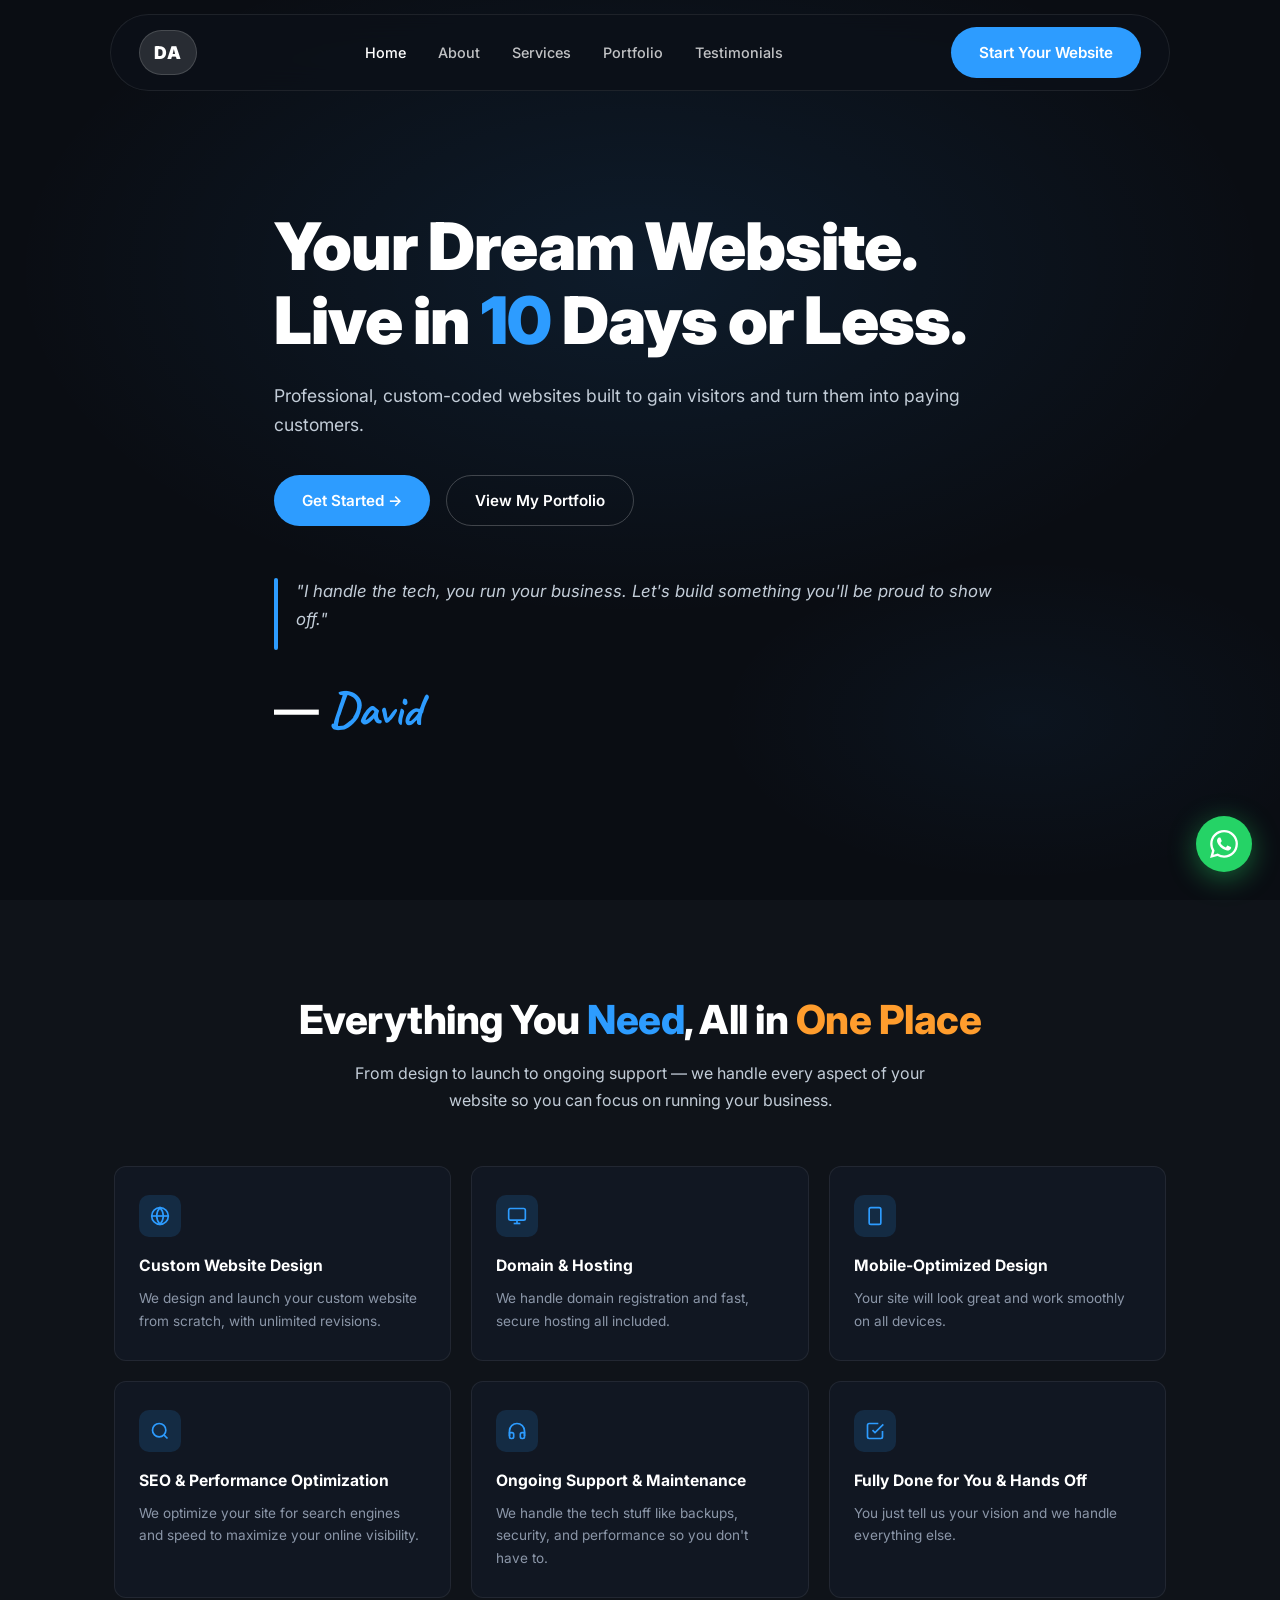
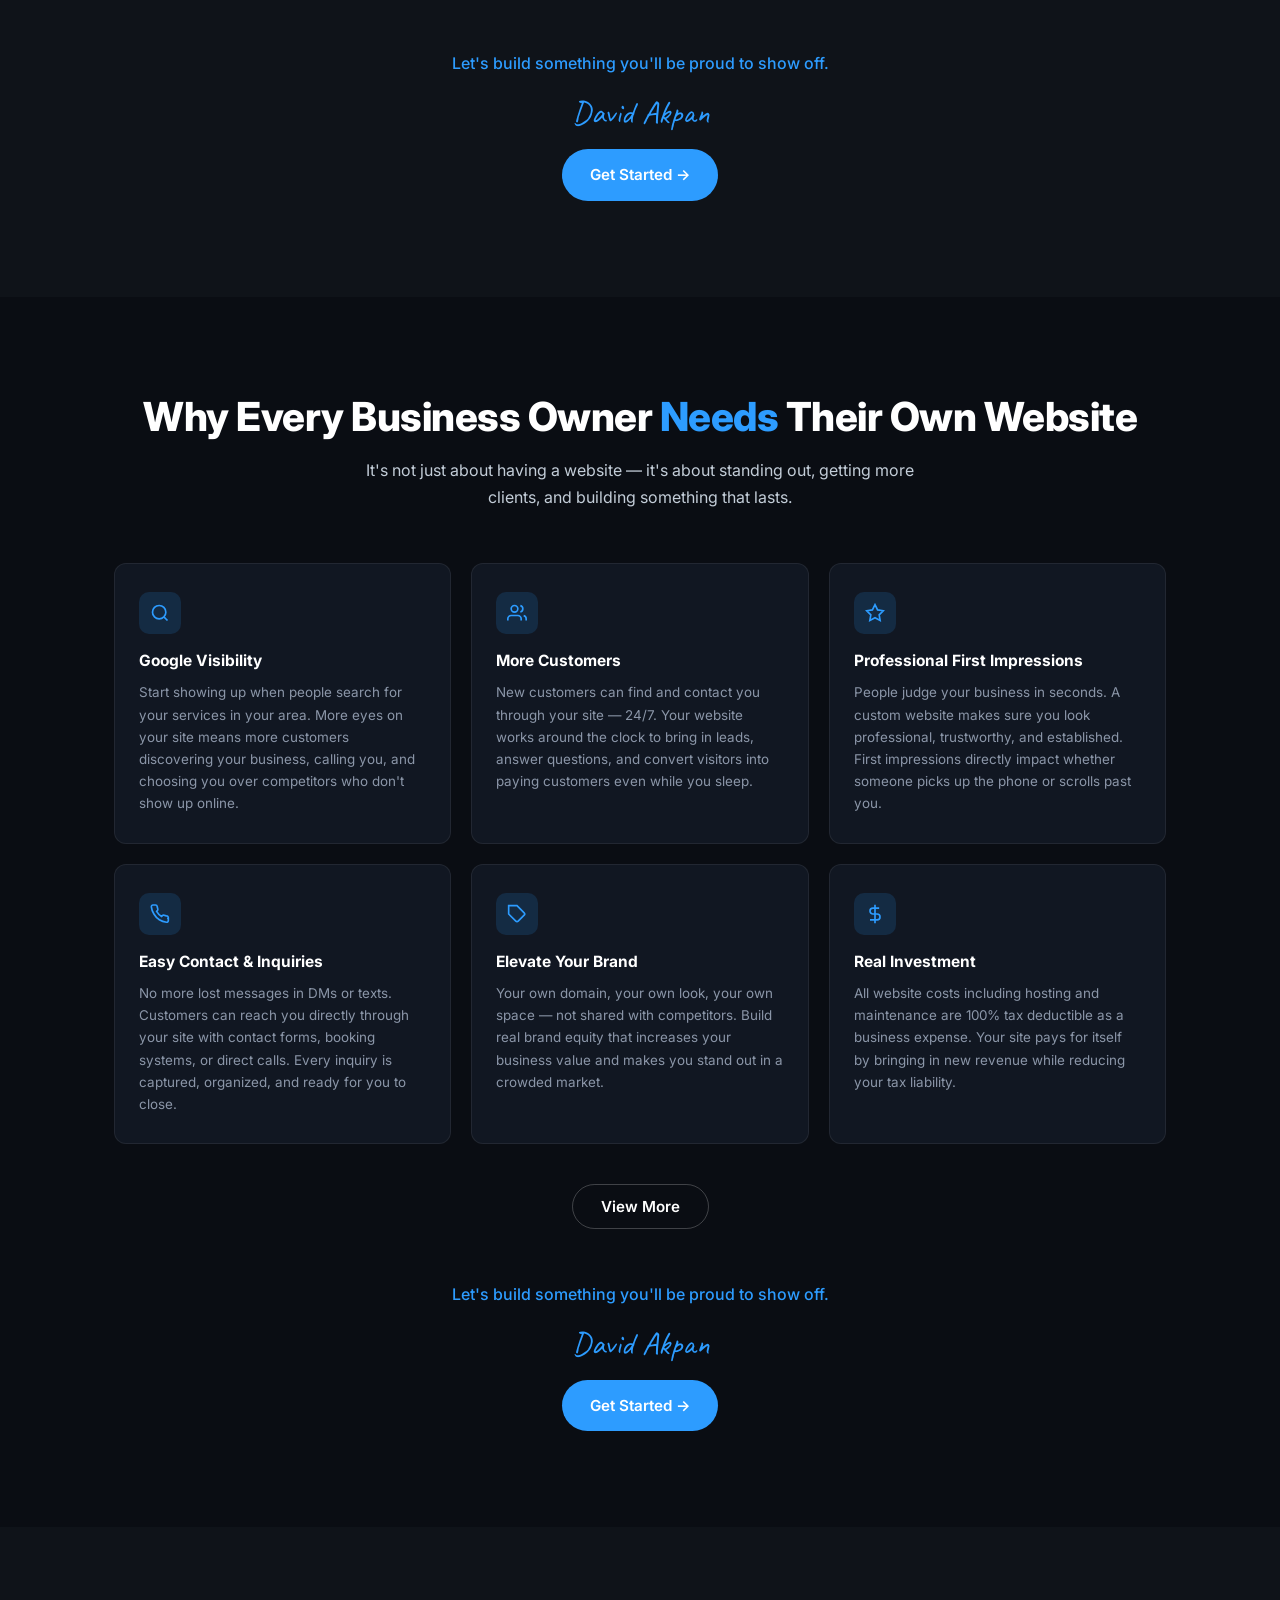
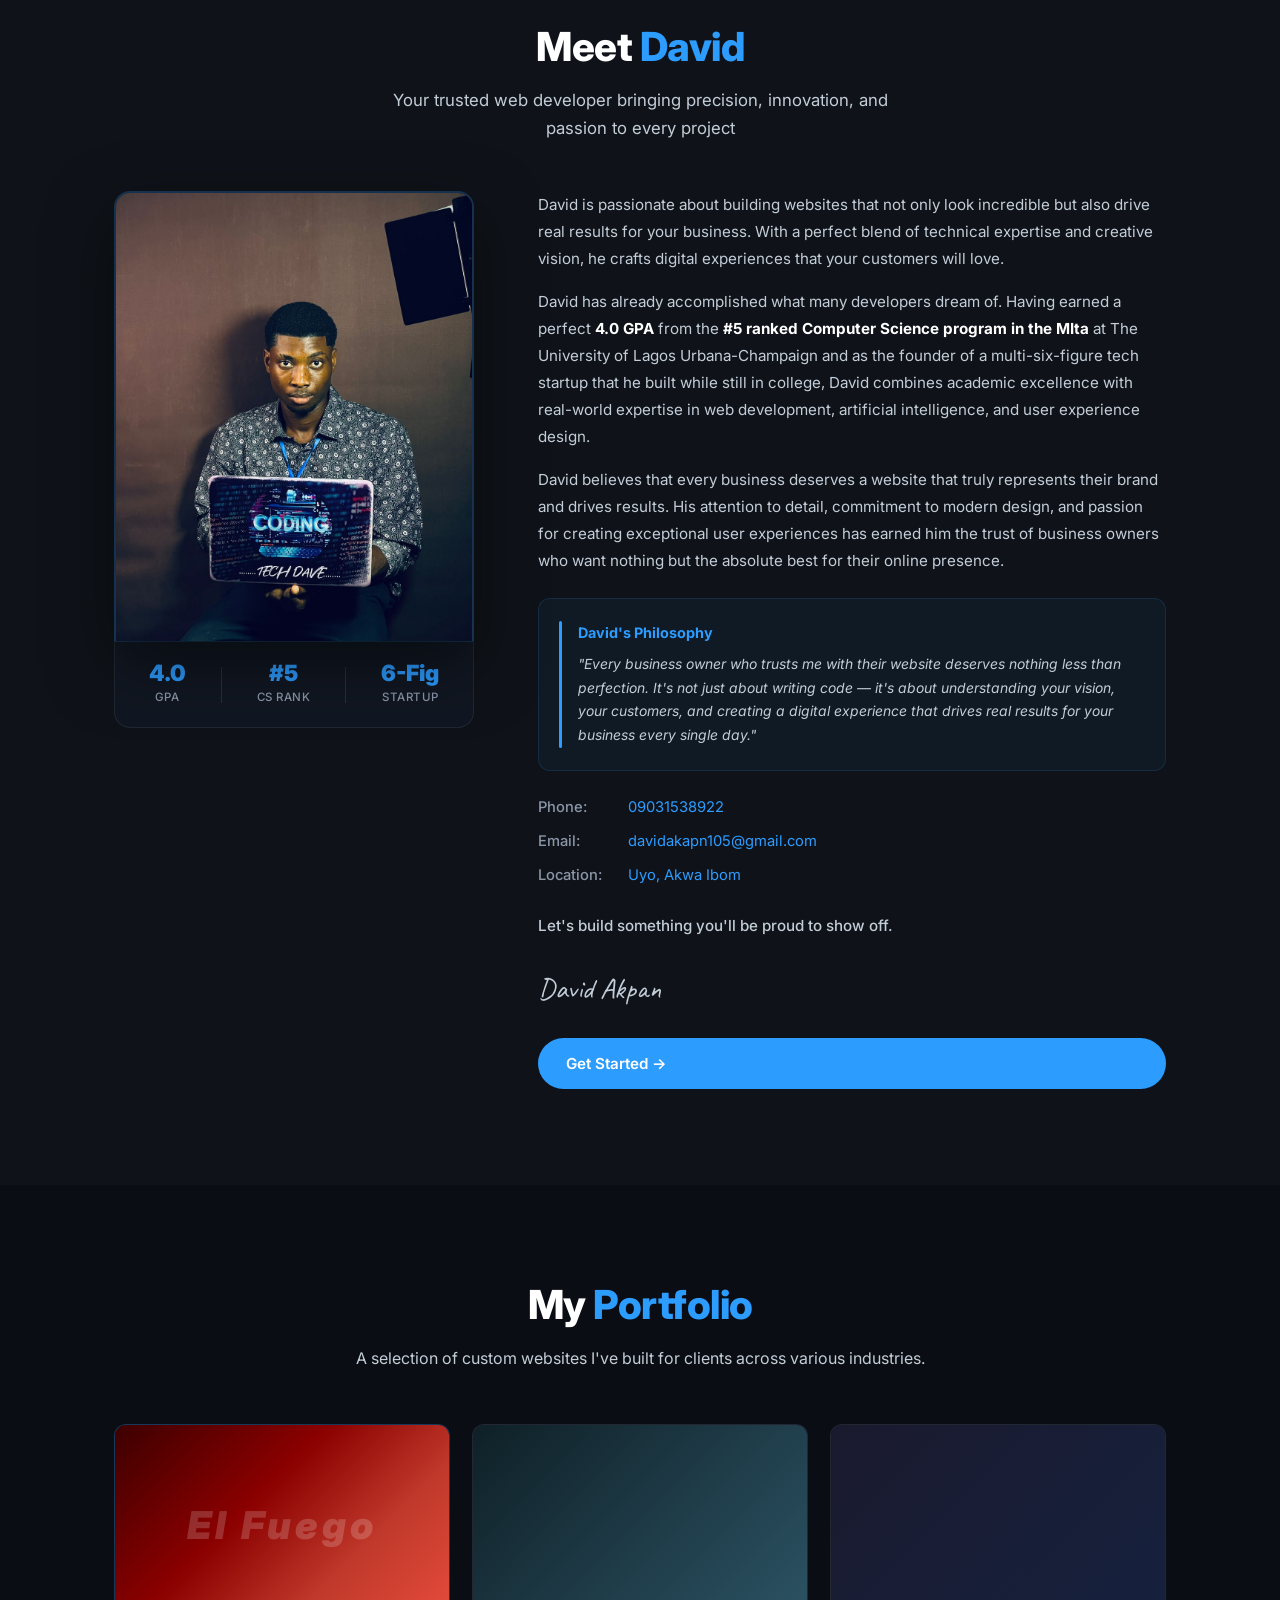
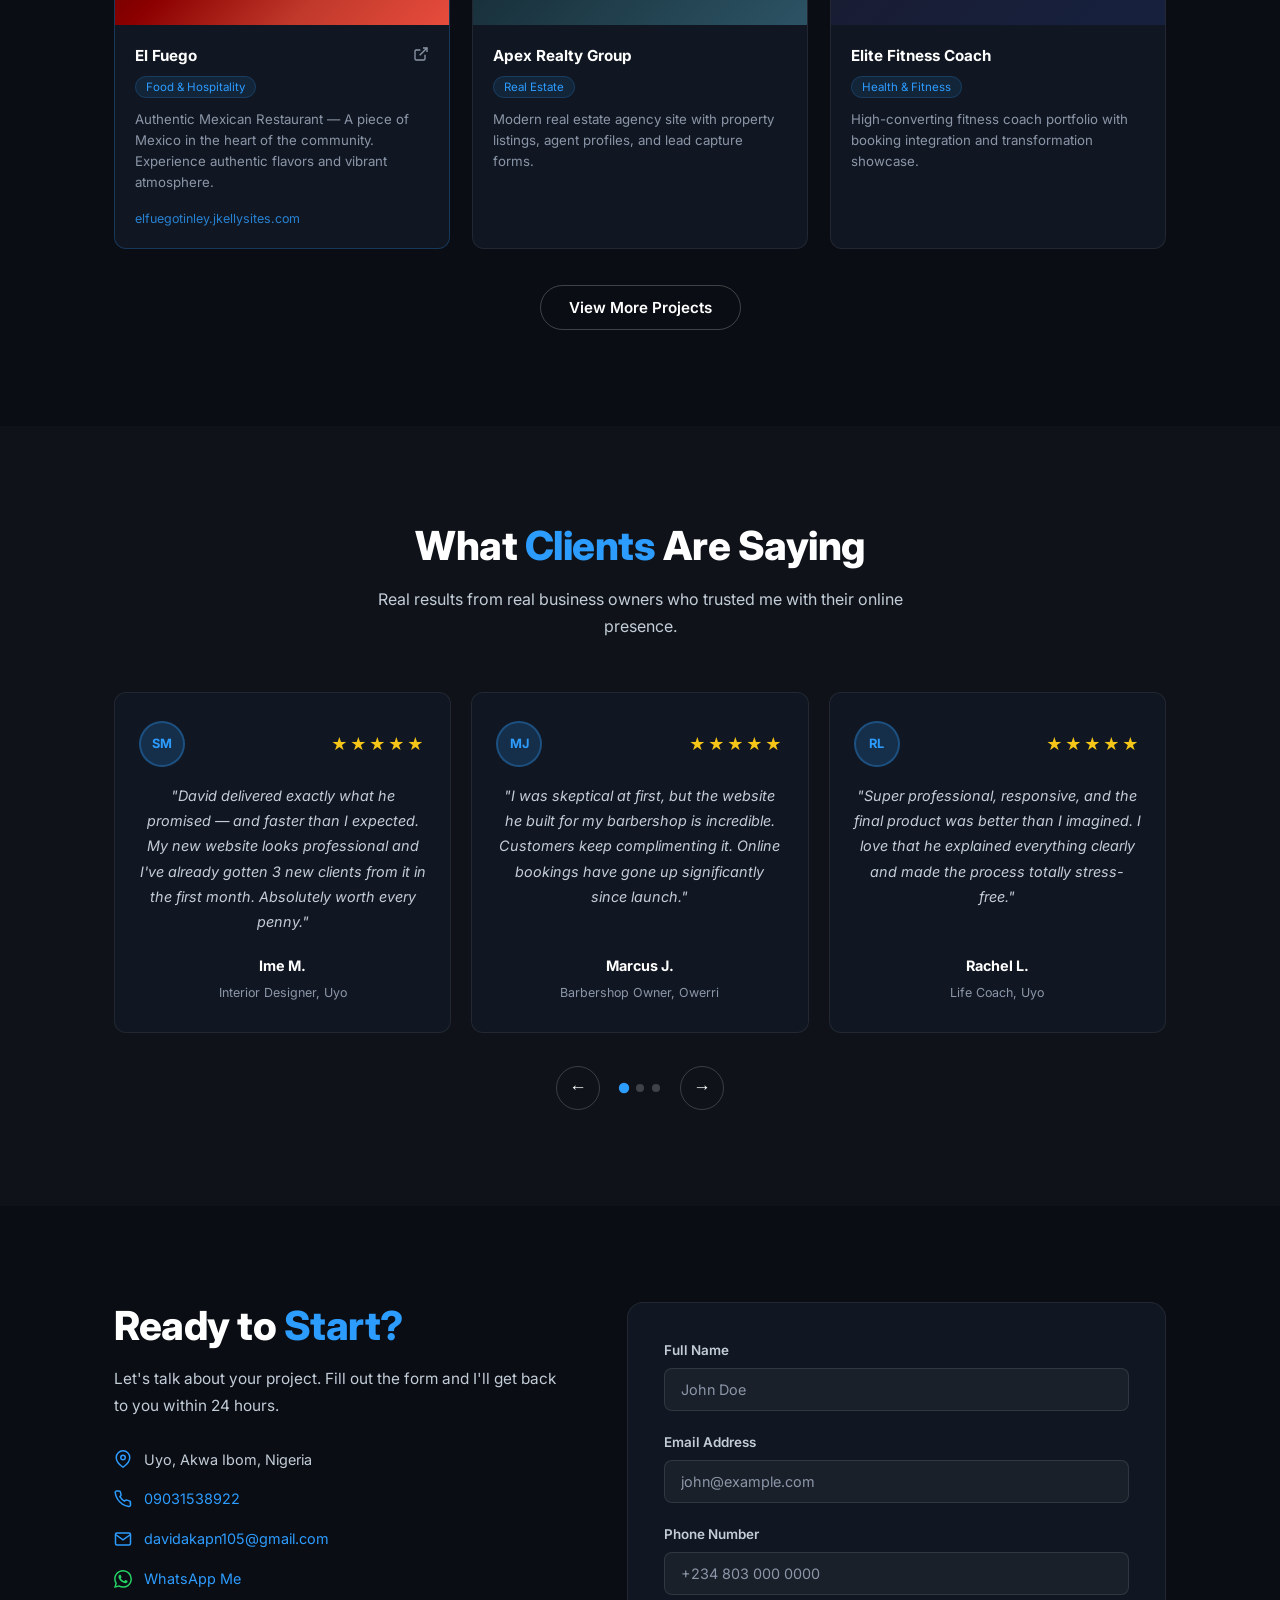
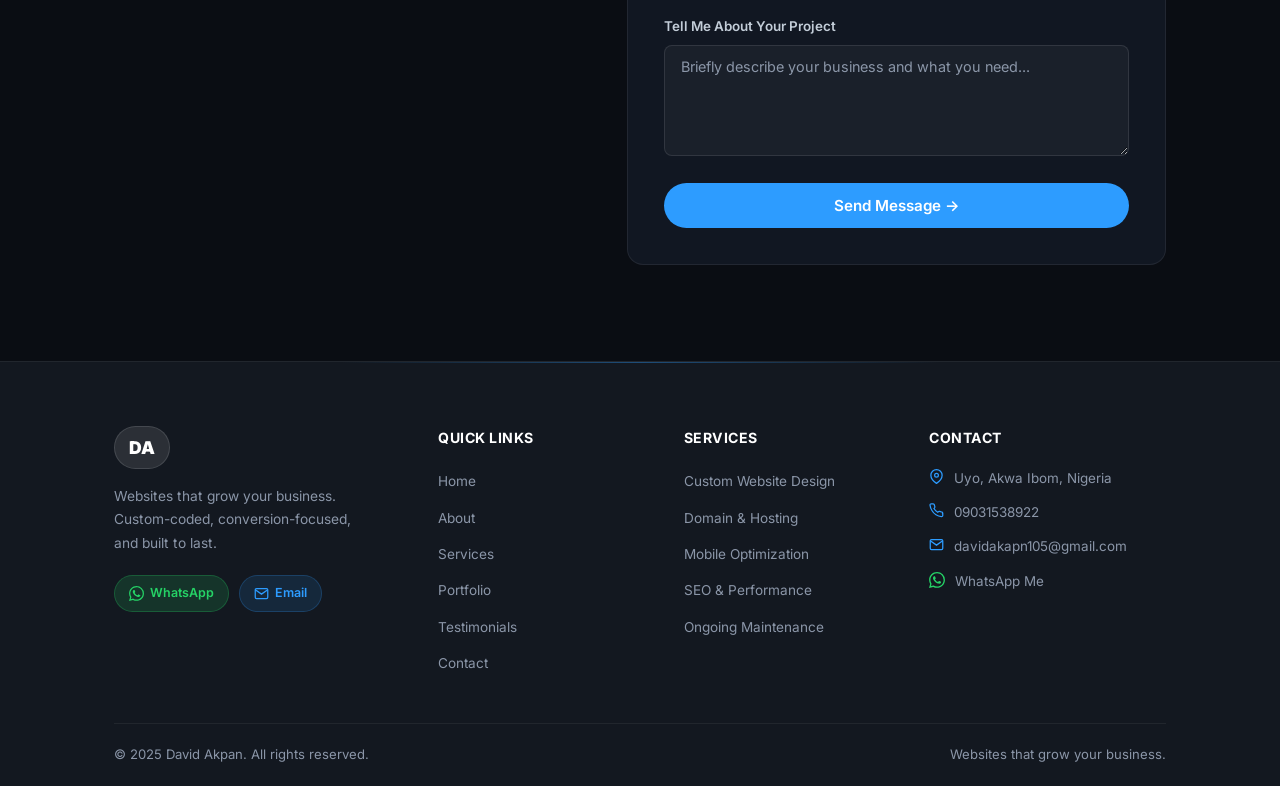
==== commit 22a88321: "uuu" ====
--- a/index.html
+++ b/index.html
@@ -209,7 +209,7 @@
         </div>
         <div class="about-text">
           <p>David is passionate about building websites that not only look incredible but also drive real results for your business. With a perfect blend of technical expertise and creative vision, he crafts digital experiences that your customers will love.</p>
-          <p>David has already accomplished what many developers dream of. Having earned a perfect <strong>4.0 GPA</strong> from the <strong>#5 ranked Computer Science program in the nation</strong> at The University of Illinois Urbana-Champaign — ranking above Harvard and Yale and alongside Stanford and MIT — and as the founder of a multi-six-figure tech startup that he built while still in college, David combines academic excellence with real-world expertise in web development, artificial intelligence, and user experience design.</p>
+          <p>David has already accomplished what many developers dream of. Having earned a perfect <strong>4.0 GPA</strong> from the <strong>#5 ranked Computer Science program in the MIta</strong> at The University of Lagos Urbana-Champaign  and as the founder of a multi-six-figure tech startup that he built while still in college, David combines academic excellence with real-world expertise in web development, artificial intelligence, and user experience design.</p>
           <p>David believes that every business deserves a website that truly represents their brand and drives results. His attention to detail, commitment to modern design, and passion for creating exceptional user experiences has earned him the trust of business owners who want nothing but the absolute best for their online presence.</p>
 
           <div class="about-philosophy">
@@ -351,8 +351,8 @@
             </div>
             <p class="testi-text">"David delivered exactly what he promised — and faster than I expected. My new website looks professional and I've already gotten 3 new clients from it in the first month. Absolutely worth every penny."</p>
             <div class="testi-author">
-              <strong>Sarah M.</strong>
-              <span>Interior Designer, Chicago</span>
+              <strong>Ime M.</strong>
+              <span>Interior Designer, Uyo</span>
             </div>
           </div>
           <div class="testimonial-card">
@@ -363,7 +363,7 @@
             <p class="testi-text">"I was skeptical at first, but the website he built for my barbershop is incredible. Customers keep complimenting it. Online bookings have gone up significantly since launch."</p>
             <div class="testi-author">
               <strong>Marcus J.</strong>
-              <span>Barbershop Owner, Atlanta</span>
+              <span>Barbershop Owner, Owerri</span>
             </div>
           </div>
           <div class="testimonial-card">
@@ -374,7 +374,7 @@
             <p class="testi-text">"Super professional, responsive, and the final product was better than I imagined. I love that he explained everything clearly and made the process totally stress-free."</p>
             <div class="testi-author">
               <strong>Rachel L.</strong>
-              <span>Life Coach, New York</span>
+              <span>Life Coach, Uyo</span>
             </div>
           </div>
           <div class="testimonial-card">
@@ -385,7 +385,7 @@
             <p class="testi-text">"My restaurant site went from zero to fully live in under 2 weeks. The mobile version is flawless. Customers now find us on Google and call directly from the site. Game changer."</p>
             <div class="testi-author">
               <strong>Tony N.</strong>
-              <span>Restaurant Owner, Houston</span>
+              <span>Restaurant Owner, Port Harourt</span>
             </div>
           </div>
           <div class="testimonial-card">
@@ -396,7 +396,7 @@
             <p class="testi-text">"Worth every dollar. I went from no web presence to a sleek, modern site that actually converts. David is the real deal — knows his craft and delivers results."</p>
             <div class="testi-author">
               <strong>Kevin O.</strong>
-              <span>Plumbing Business, Dallas</span>
+              <span>Plumbing Business, Uyo</span>
             </div>
           </div>
           <div class="testimonial-card">
@@ -407,7 +407,7 @@
             <p class="testi-text">"The attention to detail is unmatched. My site looks like something a huge agency built. David took my rough ideas and turned them into something stunning."</p>
             <div class="testi-author">
               <strong>Amanda P.</strong>
-              <span>Boutique Owner, Miami</span>
+              <span>Boutique Owner, Port Harcourt</span>
             </div>
           </div>
           <div class="testimonial-card">
@@ -417,8 +417,8 @@
             </div>
             <p class="testi-text">"I had a terrible website before. David redesigned it completely and my leads doubled in 6 weeks. Professional, fast, and the communication was top notch throughout."</p>
             <div class="testi-author">
-              <strong>James B.</strong>
-              <span>HVAC Contractor, Phoenix</span>
+              <strong>Ibrahim B.</strong>
+              <span>HVAC Contractor, Abuja</span>
             </div>
           </div>
           <div class="testimonial-card">
@@ -428,8 +428,8 @@
             </div>
             <p class="testi-text">"Honestly the best investment I've made for my business this year. The site is fast, looks stunning, and my customers actually comment on how great it looks. Highly recommend."</p>
             <div class="testi-author">
-              <strong>Lisa W.</strong>
-              <span>Bakery Owner, Denver</span>
+              <strong>Obafemi W.</strong>
+              <span>Bakery Owner, Lagos</span>
             </div>
           </div>
         </div>
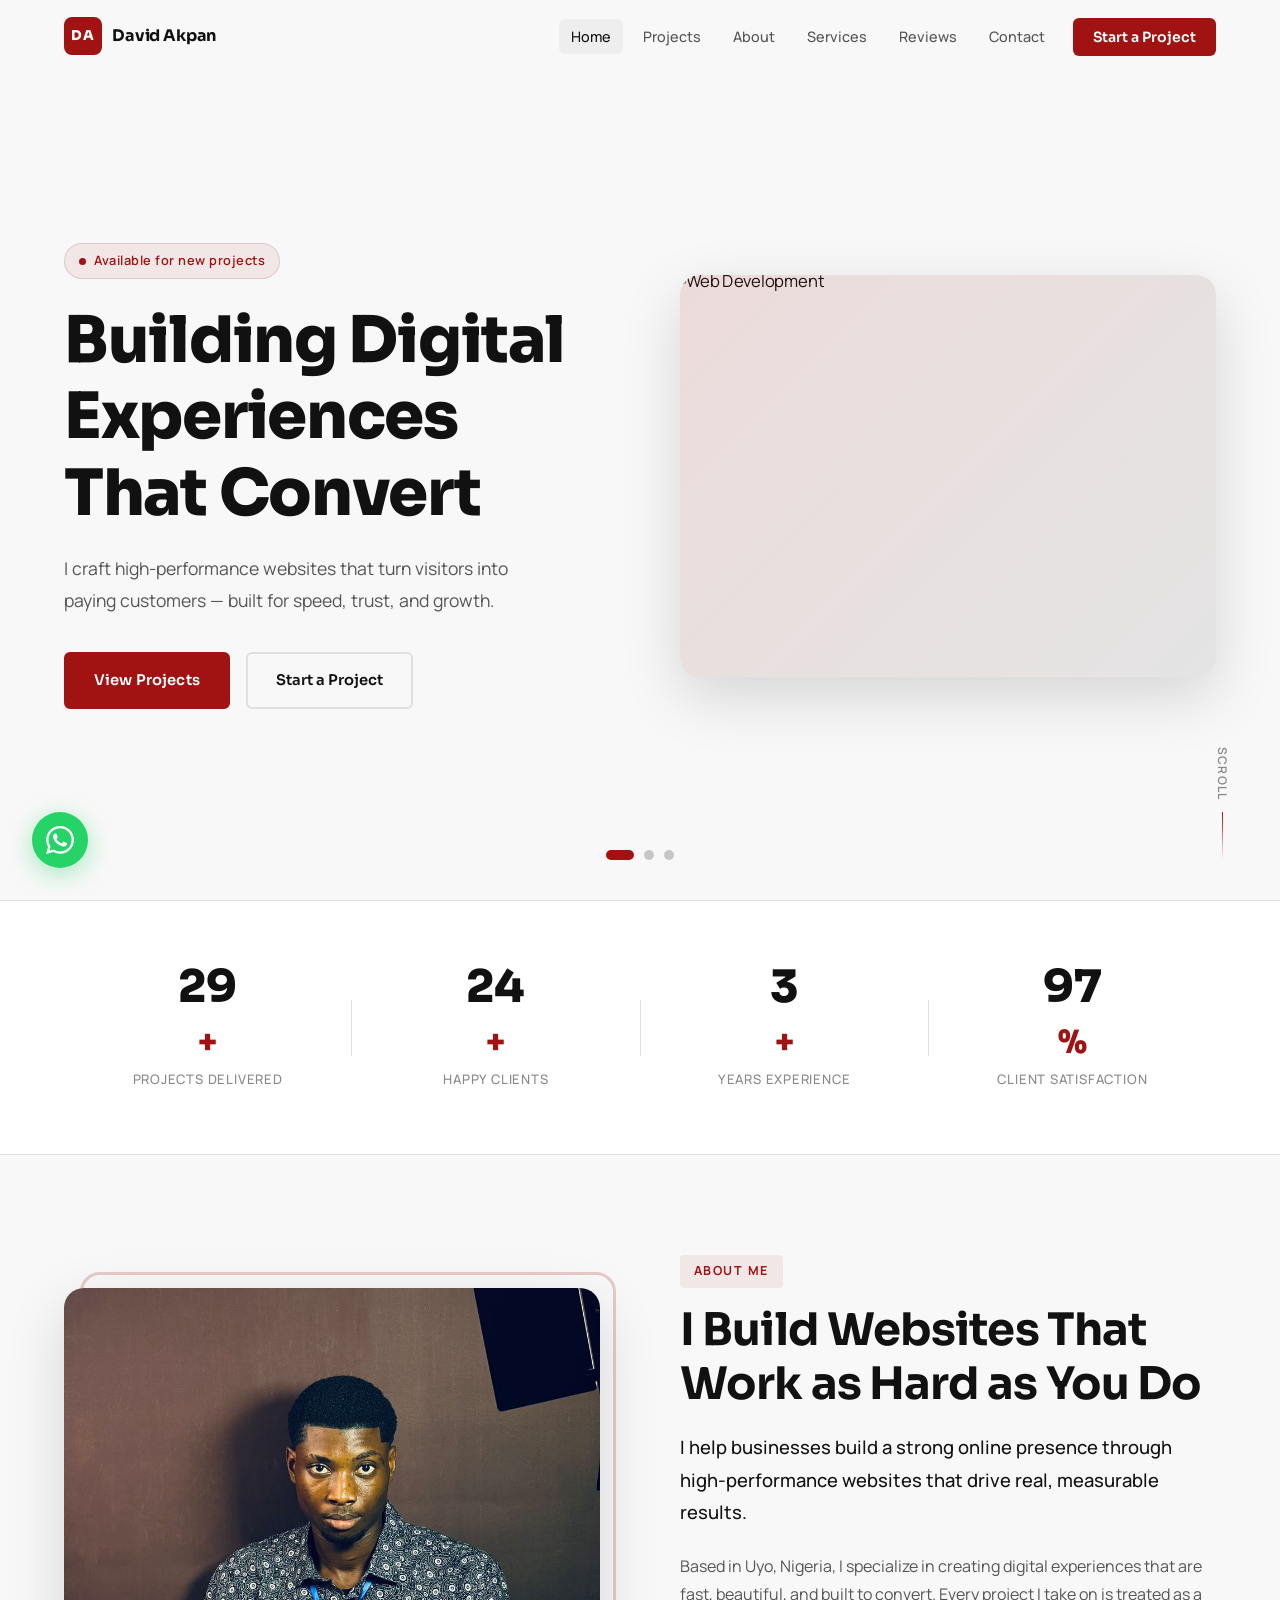
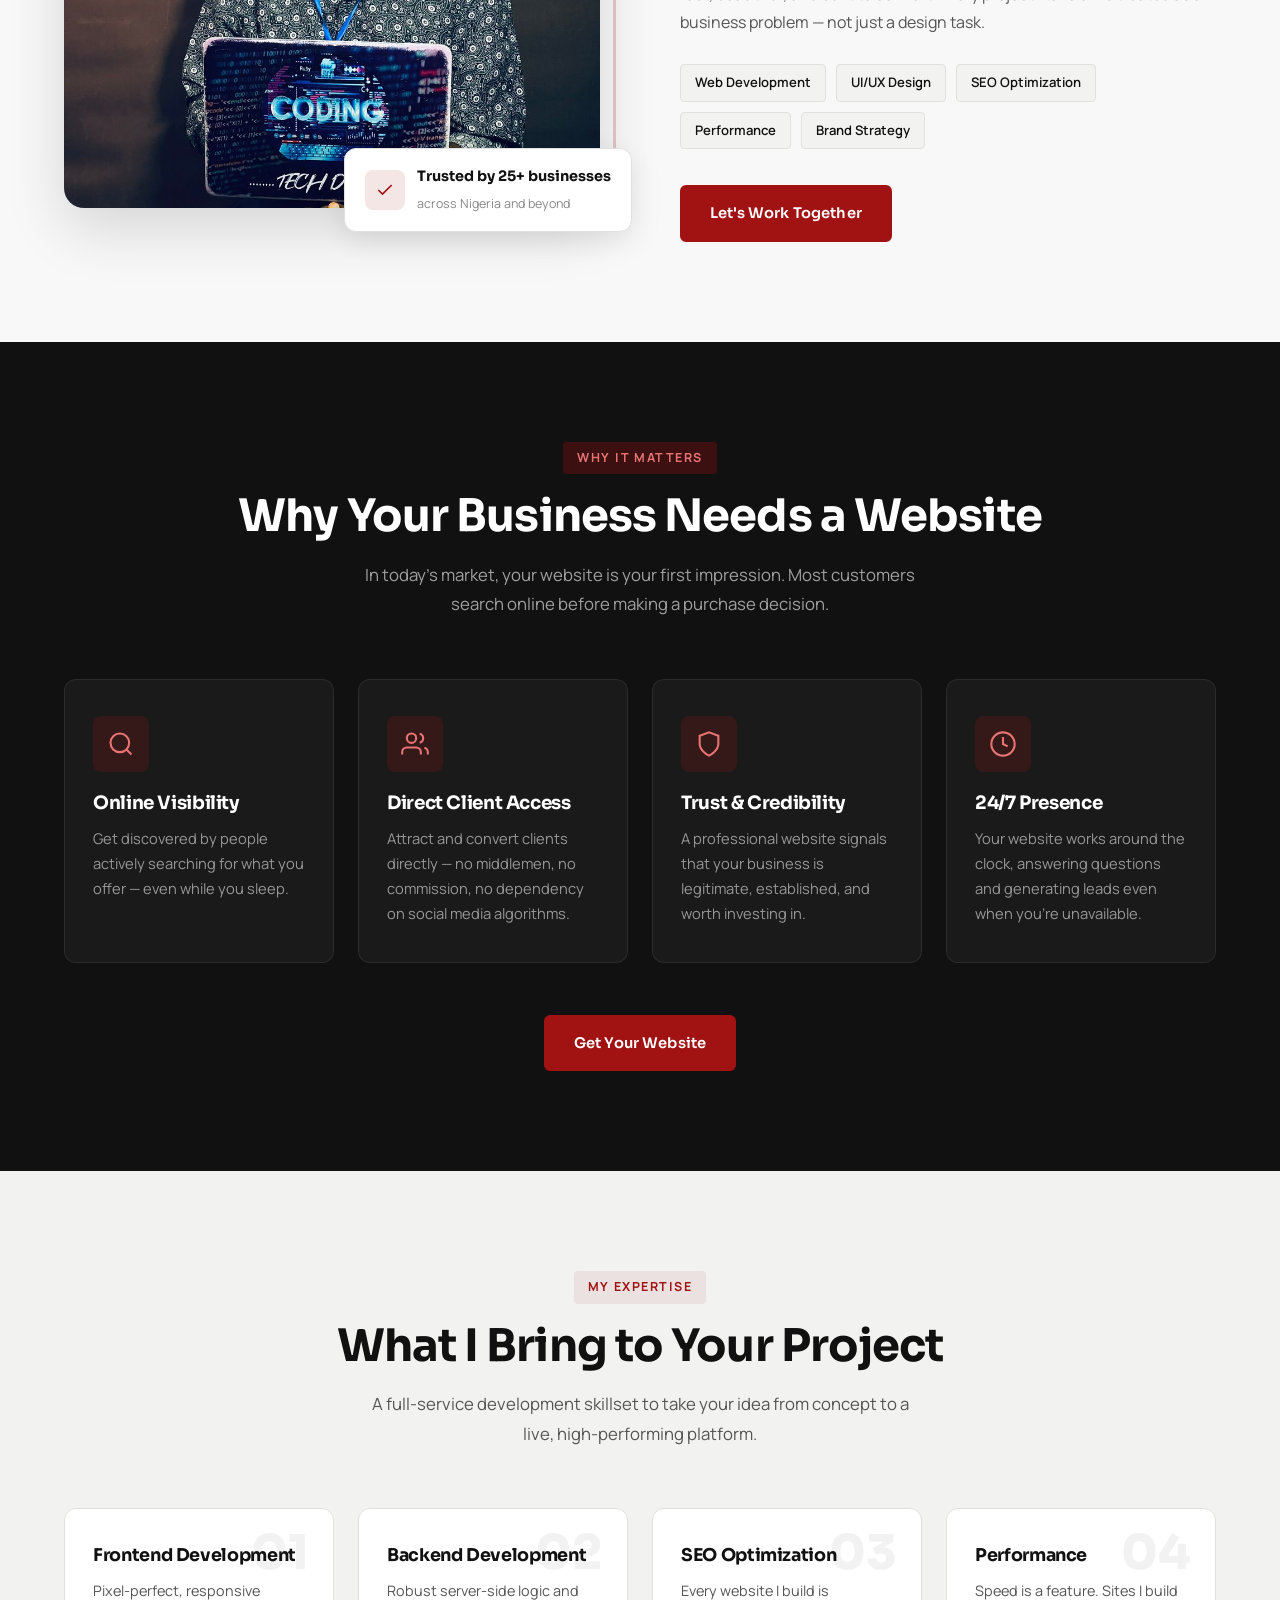
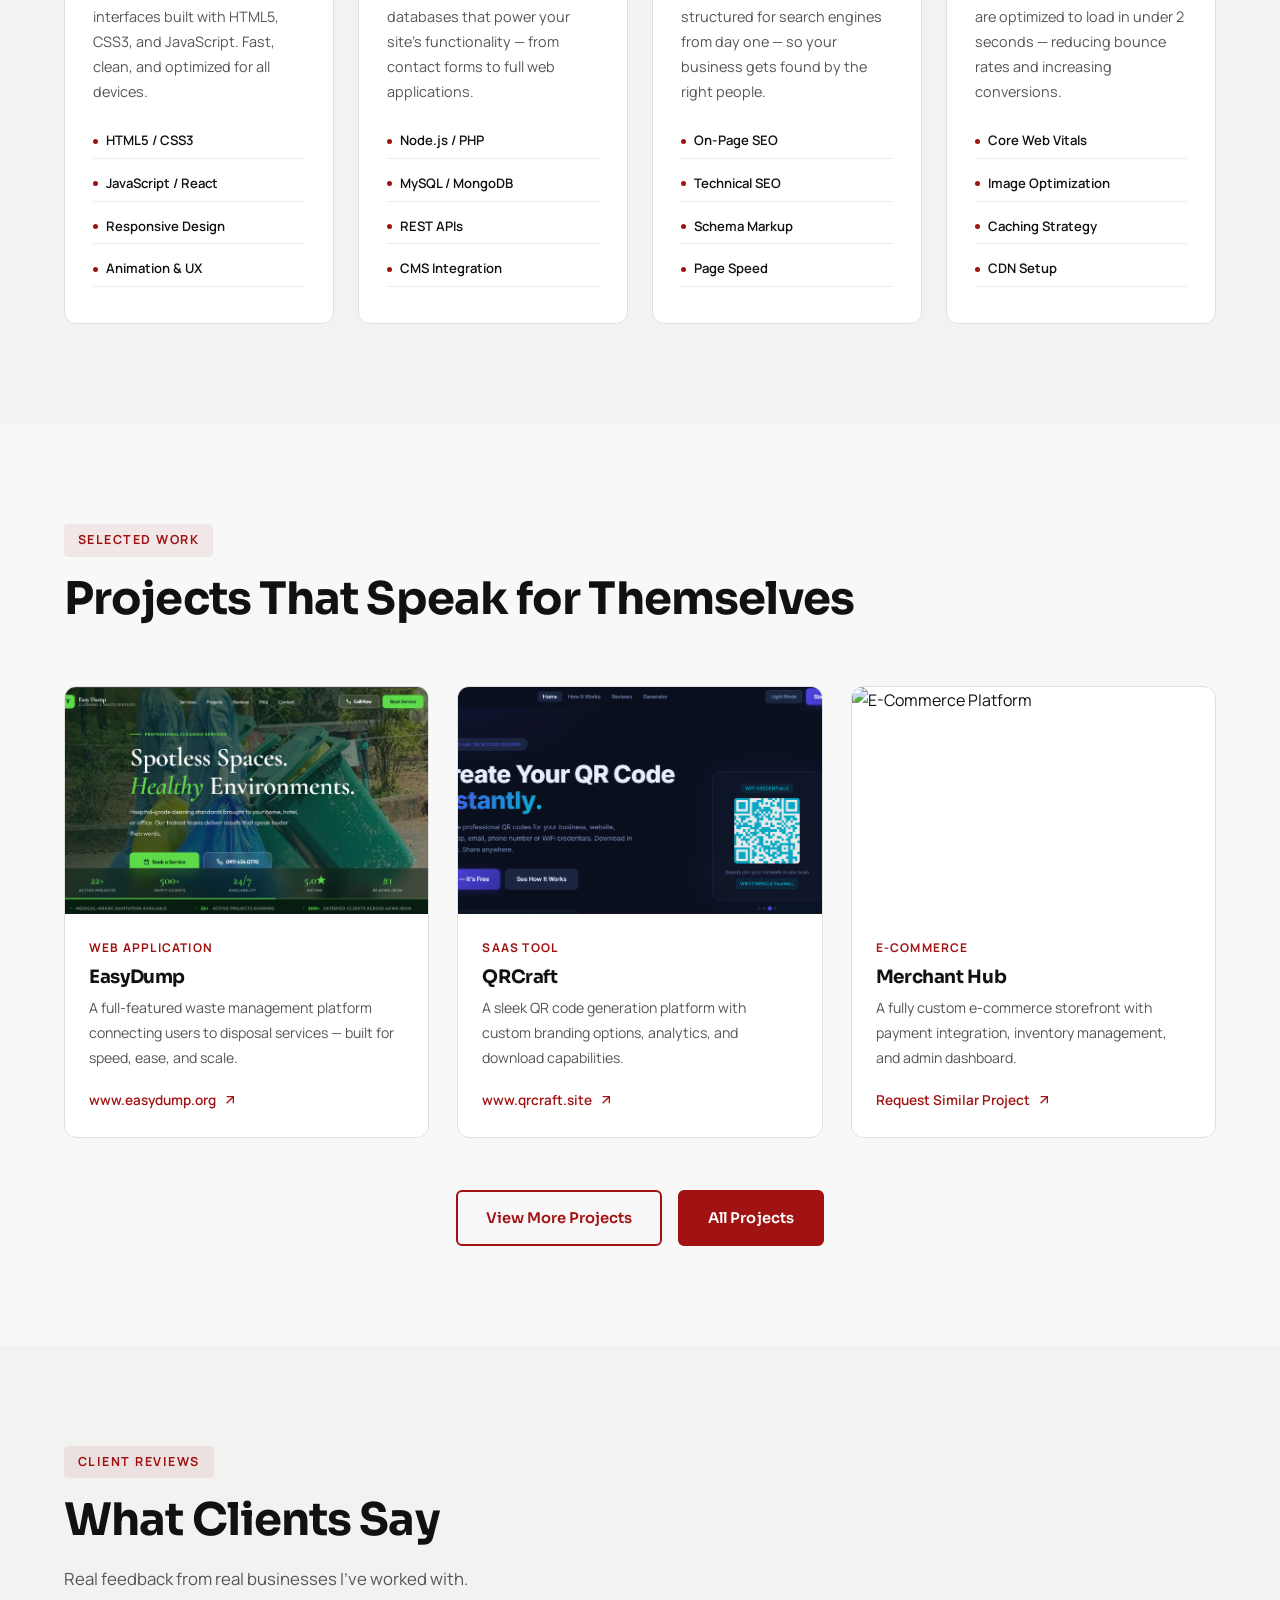
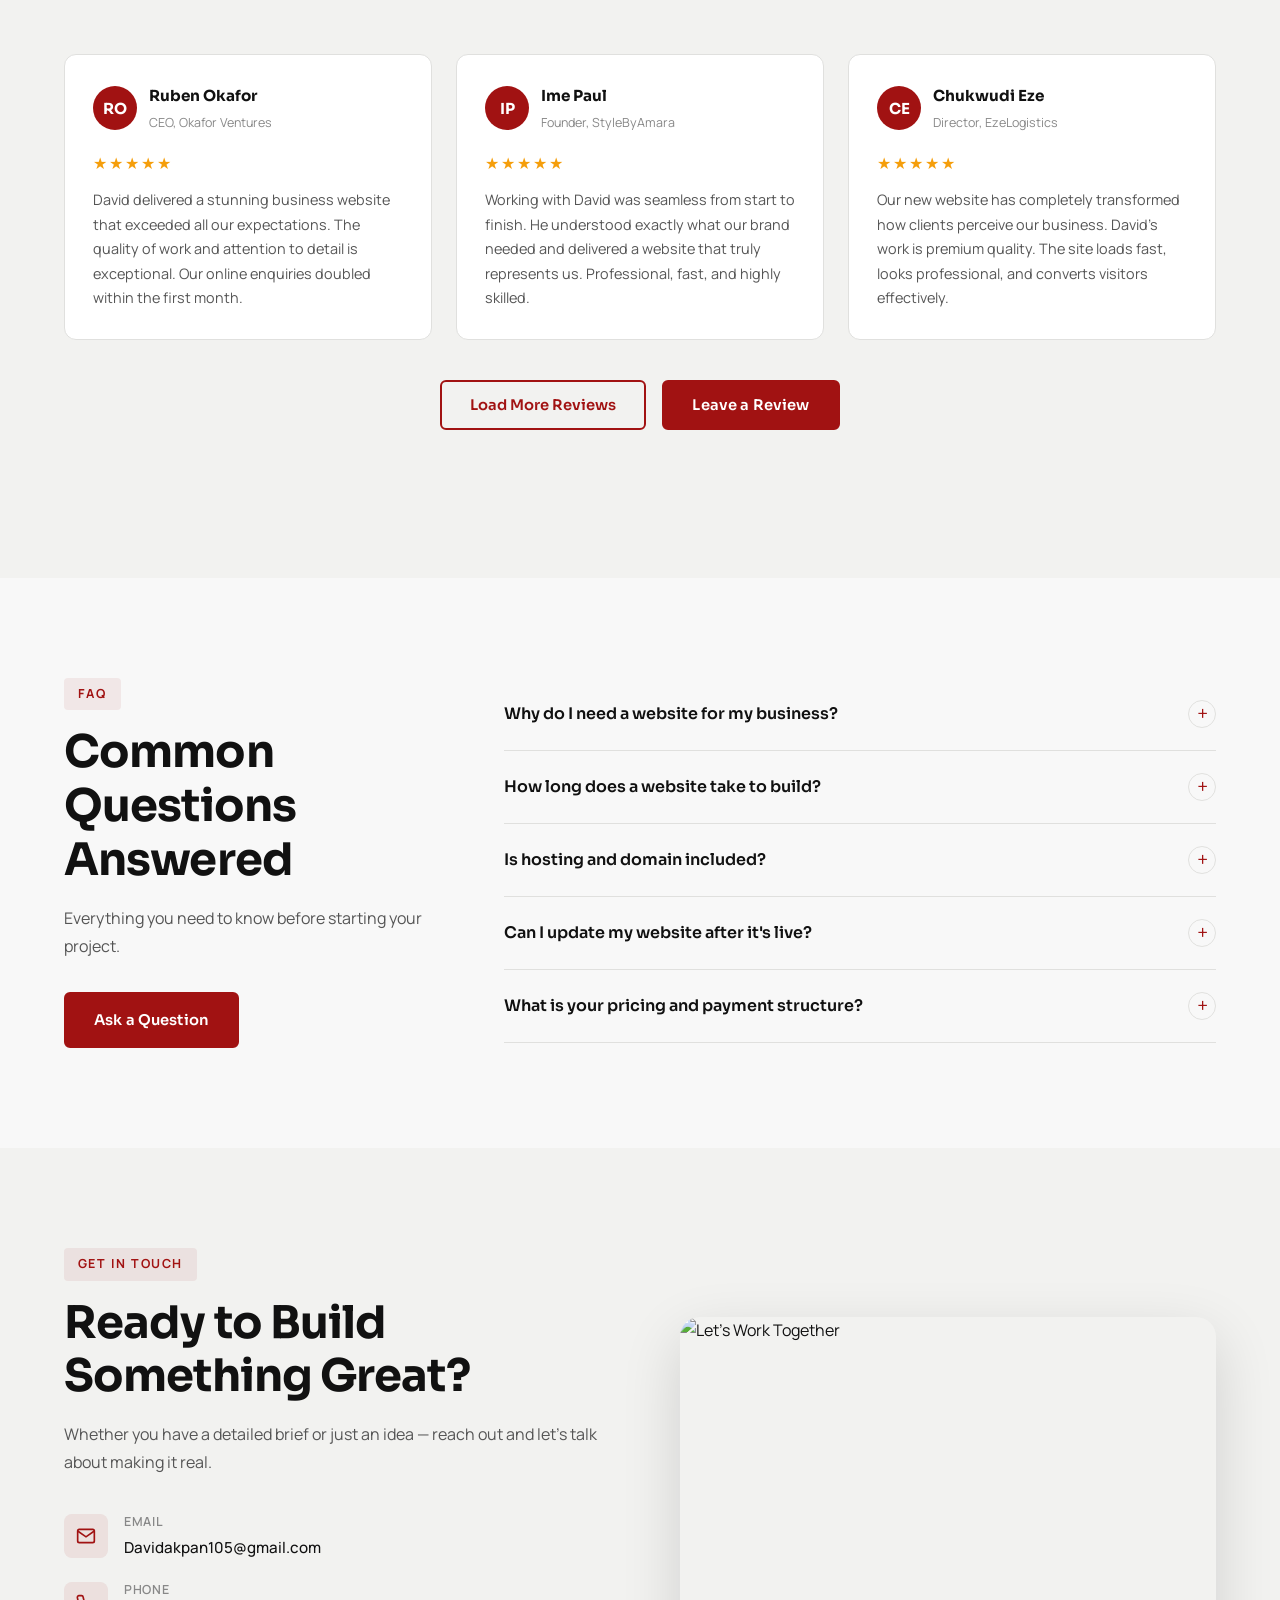
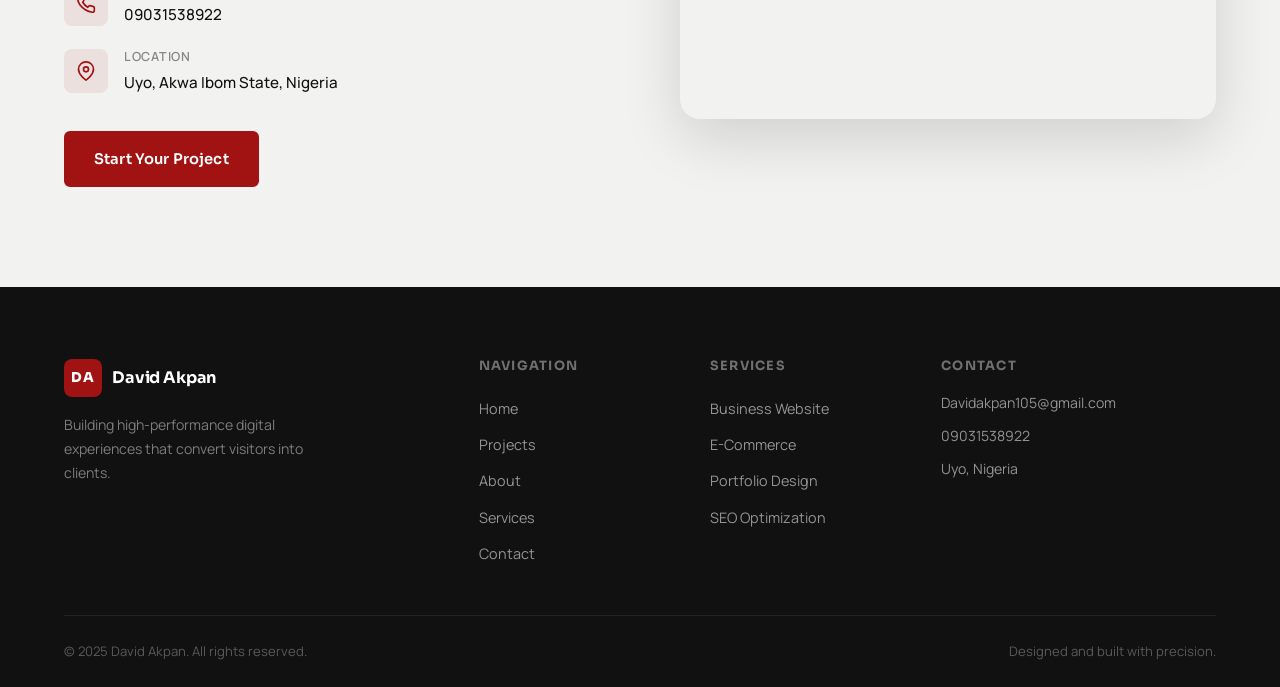
==== commit 89df93d7: "CHANGE" ====
--- a/index.html
+++ b/index.html
@@ -3,569 +3,606 @@
 <head>
   <meta charset="UTF-8" />
   <meta name="viewport" content="width=device-width, initial-scale=1.0" />
-  <title>David Akpan | Web Designer &amp; Developer</title>
+  <title>David Akpan — Web Developer & Digital Strategist</title>
+  <meta name="description" content="David Akpan builds high-performance websites that convert visitors into customers. Based in Uyo, Nigeria." />
   <link rel="preconnect" href="https://fonts.googleapis.com" />
   <link rel="preconnect" href="https://fonts.gstatic.com" crossorigin />
-  <link href="https://fonts.googleapis.com/css2?family=Caveat:wght@700&family=Inter:wght@300;400;500;600;700;800;900&display=swap" rel="stylesheet" />
+  <link href="https://fonts.googleapis.com/css2?family=Sora:wght@300;400;500;600;700;800&family=Manrope:wght@300;400;500;600;700&display=swap" rel="stylesheet" />
+  <link rel="stylesheet" href="https://unpkg.com/aos@2.3.1/dist/aos.css" />
   <link rel="stylesheet" href="style.css">
 </head>
 <body>
 
+  <!-- NAVIGATION -->
+  <nav class="navbar" id="navbar">
+    <div class="nav-container">
+      <a href="index.html" class="nav-logo">
+        <span class="logo-mark">DA</span>
+        <span class="logo-text">David Akpan</span>
+      </a>
+      <ul class="nav-links" id="navLinks">
+        <li><a href="index.html" class="nav-link active">Home</a></li>
+        <li><a href="projects.html" class="nav-link">Projects</a></li>
+        <li><a href="#about" class="nav-link">About</a></li>
+        <li><a href="#services" class="nav-link">Services</a></li>
+        <li><a href="#reviews" class="nav-link">Reviews</a></li>
+        <li><a href="booking.html" class="nav-link">Contact</a></li>
+        <li><a href="booking.html" class="nav-cta">Start a Project</a></li>
+      </ul>
+      <button class="hamburger" id="hamburger" aria-label="Toggle menu" aria-expanded="false">
+        <span class="bar"></span>
+        <span class="bar"></span>
+        <span class="bar"></span>
+      </button>
+    </div>
+  </nav>
+
+  <!-- MOBILE MENU OVERLAY -->
+  <div class="mobile-overlay" id="mobileOverlay"></div>
+
+  <!-- HERO SECTION -->
+  <section class="hero" id="home">
+    <div class="hero-slider" id="heroSlider">
+
+      <div class="hero-slide active">
+        <div class="hero-content">
+          <div class="hero-badge" data-aos="fade-up" data-aos-delay="100">Available for new projects</div>
+          <h1 data-aos="fade-up" data-aos-delay="200">Building Digital Experiences That Convert</h1>
+          <p data-aos="fade-up" data-aos-delay="300">I craft high-performance websites that turn visitors into paying customers — built for speed, trust, and growth.</p>
+          <div class="hero-cta" data-aos="fade-up" data-aos-delay="400">
+            <a href="projects.html" class="btn-primary">View Projects</a>
+            <a href="booking.html" class="btn-secondary">Start a Project</a>
+          </div>
+        </div>
+        <div class="hero-visual">
+          <div class="hero-img-wrap">
+            <img src="https://i.pinimg.com/736x/9c/aa/80/9caa8020a0238fd8ed5877401d2ff0ea.jpg" alt="Web Development" />
+            <div class="hero-img-overlay"></div>
+          </div>
+        </div>
+      </div>
+
+      <div class="hero-slide">
+        <div class="hero-content">
+          <div class="hero-badge">Brand Strategy + Web Design</div>
+          <h1>Turn Your Business Into a Brand</h1>
+          <p>A website is not just a page — it is your most powerful sales tool. Let's build yours to lead, not follow.</p>
+          <div class="hero-cta">
+            <a href="booking.html" class="btn-primary">Work With Me</a>
+            <a href="#about" class="btn-secondary">Learn More</a>
+          </div>
+        </div>
+        <div class="hero-visual">
+          <div class="hero-img-wrap">
+            <img src="https://i.pinimg.com/1200x/e0/d7/9b/e0d79b6a830143523efd293d28b5b40d.jpg" alt="Brand Strategy" />
+            <div class="hero-img-overlay"></div>
+          </div>
+        </div>
+      </div>
+
+      <div class="hero-slide">
+        <div class="hero-content">
+          <div class="hero-badge">End-to-End Development</div>
+          <h1>From Idea to Live Platform</h1>
+          <p>From concept and design to deployment and SEO — I handle everything so you can focus on your business.</p>
+          <div class="hero-cta">
+            <a href="booking.html" class="btn-primary">Get Started</a>
+            <a href="projects.html" class="btn-secondary">See My Work</a>
+          </div>
+        </div>
+        <div class="hero-visual">
+          <div class="hero-img-wrap">
+            <img src="https://i.pinimg.com/736x/3b/1c/d4/3b1cd49f9b93d3b663e228a8228ff8c3.jpg" alt="Live Platform" />
+            <div class="hero-img-overlay"></div>
+          </div>
+        </div>
+      </div>
+
+    </div>
+
+    <div class="hero-controls">
+      <button class="slider-dot active" data-index="0" aria-label="Slide 1"></button>
+      <button class="slider-dot" data-index="1" aria-label="Slide 2"></button>
+      <button class="slider-dot" data-index="2" aria-label="Slide 3"></button>
+    </div>
+
+    <div class="hero-scroll-indicator">
+      <span>Scroll</span>
+      <div class="scroll-line"></div>
+    </div>
+  </section>
+
+  <!-- STATS BAR -->
+  <section class="stats-bar">
+    <div class="container">
+      <div class="stats-grid">
+        <div class="stat-item" data-aos="fade-up" data-aos-delay="0">
+          <span class="stat-number" data-target="30">0</span><span class="stat-suffix">+</span>
+          <span class="stat-label">Projects Delivered</span>
+        </div>
+        <div class="stat-divider"></div>
+        <div class="stat-item" data-aos="fade-up" data-aos-delay="100">
+          <span class="stat-number" data-target="25">0</span><span class="stat-suffix">+</span>
+          <span class="stat-label">Happy Clients</span>
+        </div>
+        <div class="stat-divider"></div>
+        <div class="stat-item" data-aos="fade-up" data-aos-delay="200">
+          <span class="stat-number" data-target="3">0</span><span class="stat-suffix">+</span>
+          <span class="stat-label">Years Experience</span>
+        </div>
+        <div class="stat-divider"></div>
+        <div class="stat-item" data-aos="fade-up" data-aos-delay="300">
+          <span class="stat-number" data-target="100">0</span><span class="stat-suffix">%</span>
+          <span class="stat-label">Client Satisfaction</span>
+        </div>
+      </div>
+    </div>
+  </section>
+
+  <!-- ABOUT SECTION -->
+  <section class="about" id="about">
+    <div class="container">
+      <div class="about-grid">
+        <div class="about-visual" data-aos="fade-right">
+          <div class="about-img-container">
+            <img src="images/about.jpeg" alt="David Akpan" class="about-photo" />
+            <div class="about-img-accent"></div>
+          </div>
+          <div class="about-card-float">
+            <div class="float-icon">
+              <svg width="20" height="20" viewBox="0 0 24 24" fill="none" stroke="currentColor" stroke-width="2"><polyline points="20 6 9 17 4 12"></polyline></svg>
+            </div>
+            <div>
+              <strong>Trusted by 25+ businesses</strong>
+              <span>across Nigeria and beyond</span>
+            </div>
+          </div>
+        </div>
+        <div class="about-content" data-aos="fade-left">
+          <div class="section-tag">About Me</div>
+          <h2>I Build Websites That Work as Hard as You Do</h2>
+          <p class="about-lead">I help businesses build a strong online presence through high-performance websites that drive real, measurable results.</p>
+          <p>Based in Uyo, Nigeria, I specialize in creating digital experiences that are fast, beautiful, and built to convert. Every project I take on is treated as a business problem — not just a design task.</p>
+          <div class="about-skills">
+            <div class="skill-tag">Web Development</div>
+            <div class="skill-tag">UI/UX Design</div>
+            <div class="skill-tag">SEO Optimization</div>
+            <div class="skill-tag">Performance</div>
+            <div class="skill-tag">Brand Strategy</div>
+          </div>
+          <a href="booking.html" class="btn-primary">Let's Work Together</a>
+        </div>
+      </div>
+    </div>
+  </section>
+
+  <!-- WHY WEBSITE SECTION -->
+  <section class="why-website" id="why">
+    <div class="container">
+      <div class="section-header centered" data-aos="fade-up">
+        <div class="section-tag">Why It Matters</div>
+        <h2>Why Your Business Needs a Website</h2>
+        <p>In today's market, your website is your first impression. Most customers search online before making a purchase decision.</p>
+      </div>
+      <div class="why-grid">
+        <div class="why-card" data-aos="fade-up" data-aos-delay="0">
+          <div class="why-icon">
+            <svg width="28" height="28" viewBox="0 0 24 24" fill="none" stroke="currentColor" stroke-width="1.8"><circle cx="11" cy="11" r="8"></circle><line x1="21" y1="21" x2="16.65" y2="16.65"></line></svg>
+          </div>
+          <h3>Online Visibility</h3>
+          <p>Get discovered by people actively searching for what you offer — even while you sleep.</p>
+        </div>
+        <div class="why-card" data-aos="fade-up" data-aos-delay="100">
+          <div class="why-icon">
+            <svg width="28" height="28" viewBox="0 0 24 24" fill="none" stroke="currentColor" stroke-width="1.8"><path d="M17 21v-2a4 4 0 0 0-4-4H5a4 4 0 0 0-4 4v2"></path><circle cx="9" cy="7" r="4"></circle><path d="M23 21v-2a4 4 0 0 0-3-3.87"></path><path d="M16 3.13a4 4 0 0 1 0 7.75"></path></svg>
+          </div>
+          <h3>Direct Client Access</h3>
+          <p>Attract and convert clients directly — no middlemen, no commission, no dependency on social media algorithms.</p>
+        </div>
+        <div class="why-card" data-aos="fade-up" data-aos-delay="200">
+          <div class="why-icon">
+            <svg width="28" height="28" viewBox="0 0 24 24" fill="none" stroke="currentColor" stroke-width="1.8"><path d="M12 22s8-4 8-10V5l-8-3-8 3v7c0 6 8 10 8 10z"></path></svg>
+          </div>
+          <h3>Trust & Credibility</h3>
+          <p>A professional website signals that your business is legitimate, established, and worth investing in.</p>
+        </div>
+        <div class="why-card" data-aos="fade-up" data-aos-delay="300">
+          <div class="why-icon">
+            <svg width="28" height="28" viewBox="0 0 24 24" fill="none" stroke="currentColor" stroke-width="1.8"><circle cx="12" cy="12" r="10"></circle><polyline points="12 6 12 12 16 14"></polyline></svg>
+          </div>
+          <h3>24/7 Presence</h3>
+          <p>Your website works around the clock, answering questions and generating leads even when you're unavailable.</p>
+        </div>
+      </div>
+      <div class="section-cta" data-aos="fade-up">
+        <a href="Booking.html" class="btn-primary">Get Your Website</a>
+      </div>
+    </div>
+  </section>
+
+  <!-- STACK SECTION -->
+  <section class="stack" id="services">
+    <div class="container">
+      <div class="section-header centered" data-aos="fade-up">
+        <div class="section-tag">My Expertise</div>
+        <h2>What I Bring to Your Project</h2>
+        <p>A full-service development skillset to take your idea from concept to a live, high-performing platform.</p>
+      </div>
+      <div class="stack-grid">
+        <div class="stack-card" data-aos="fade-up" data-aos-delay="0">
+          <div class="stack-number">01</div>
+          <h3>Frontend Development</h3>
+          <p>Pixel-perfect, responsive interfaces built with HTML5, CSS3, and JavaScript. Fast, clean, and optimized for all devices.</p>
+          <ul class="stack-tools">
+            <li>HTML5 / CSS3</li>
+            <li>JavaScript / React</li>
+            <li>Responsive Design</li>
+            <li>Animation & UX</li>
+          </ul>
+        </div>
+        <div class="stack-card" data-aos="fade-up" data-aos-delay="100">
+          <div class="stack-number">02</div>
+          <h3>Backend Development</h3>
+          <p>Robust server-side logic and databases that power your site's functionality — from contact forms to full web applications.</p>
+          <ul class="stack-tools">
+            <li>Node.js / PHP</li>
+            <li>MySQL / MongoDB</li>
+            <li>REST APIs</li>
+            <li>CMS Integration</li>
+          </ul>
+        </div>
+        <div class="stack-card" data-aos="fade-up" data-aos-delay="200">
+          <div class="stack-number">03</div>
+          <h3>SEO Optimization</h3>
+          <p>Every website I build is structured for search engines from day one — so your business gets found by the right people.</p>
+          <ul class="stack-tools">
+            <li>On-Page SEO</li>
+            <li>Technical SEO</li>
+            <li>Schema Markup</li>
+            <li>Page Speed</li>
+          </ul>
+        </div>
+        <div class="stack-card" data-aos="fade-up" data-aos-delay="300">
+          <div class="stack-number">04</div>
+          <h3>Performance</h3>
+          <p>Speed is a feature. Sites I build are optimized to load in under 2 seconds — reducing bounce rates and increasing conversions.</p>
+          <ul class="stack-tools">
+            <li>Core Web Vitals</li>
+            <li>Image Optimization</li>
+            <li>Caching Strategy</li>
+            <li>CDN Setup</li>
+          </ul>
+        </div>
+      </div>
+    </div>
+  </section>
+
+  <!-- PROJECTS SECTION -->
+  <section class="projects" id="projects">
+    <div class="container">
+      <div class="section-header" data-aos="fade-up">
+        <div class="section-tag">Selected Work</div>
+        <h2>Projects That Speak for Themselves</h2>
+      </div>
+      <div class="projects-grid" id="projectsGrid">
+
+        <div class="project-card" data-aos="fade-up" data-aos-delay="0">
+          <div class="project-img">
+            <img src="images/easy.png" alt="EasyDump" />
+            <div class="project-overlay">
+              <a href="https://www.easydump.org" target="_blank" rel="noopener" class="project-visit">Visit Site</a>
+            </div>
+          </div>
+          <div class="project-info">
+            <div class="project-type">Web Application</div>
+            <h3>EasyDump</h3>
+            <p>A full-featured waste management platform connecting users to disposal services — built for speed, ease, and scale.</p>
+            <a href="https://www.easydump.org" target="_blank" rel="noopener" class="project-link">
+              www.easydump.org
+              <svg width="16" height="16" viewBox="0 0 24 24" fill="none" stroke="currentColor" stroke-width="2"><line x1="7" y1="17" x2="17" y2="7"></line><polyline points="7 7 17 7 17 17"></polyline></svg>
+            </a>
+          </div>
+        </div>
+
+        <div class="project-card" data-aos="fade-up" data-aos-delay="100">
+          <div class="project-img">
+            <img src="images/qr.png" alt="QRCraft" />
+            <div class="project-overlay">
+              <a href="https://www.qrcraft.site" target="_blank" rel="noopener" class="project-visit">Visit Site</a>
+            </div>
+          </div>
+          <div class="project-info">
+            <div class="project-type">SaaS Tool</div>
+            <h3>QRCraft</h3>
+            <p>A sleek QR code generation platform with custom branding options, analytics, and download capabilities.</p>
+            <a href="https://www.qrcraft.site" target="_blank" rel="noopener" class="project-link">
+              www.qrcraft.site
+              <svg width="16" height="16" viewBox="0 0 24 24" fill="none" stroke="currentColor" stroke-width="2"><line x1="7" y1="17" x2="17" y2="7"></line><polyline points="7 7 17 7 17 17"></polyline></svg>
+            </a>
+          </div>
+        </div>
+
+        <div class="project-card" data-aos="fade-up" data-aos-delay="200">
+          <div class="project-img">
+            <img src="https://i.pinimg.com/1200x/14/b4/42/14b442f115df227358033de7fb980d83.jpg" alt="E-Commerce Platform" />
+            <div class="project-overlay">
+              <a href="Booking.html" class="project-visit">See Similar Work</a>
+            </div>
+          </div>
+          <div class="project-info">
+            <div class="project-type">E-Commerce</div>
+            <h3>Merchant Hub</h3>
+            <p>A fully custom e-commerce storefront with payment integration, inventory management, and admin dashboard.</p>
+            <a href="Booking.html" class="project-link">
+              Request Similar Project
+              <svg width="16" height="16" viewBox="0 0 24 24" fill="none" stroke="currentColor" stroke-width="2"><line x1="7" y1="17" x2="17" y2="7"></line><polyline points="7 7 17 7 17 17"></polyline></svg>
+            </a>
+          </div>
+        </div>
+
+      </div>
+
+      <div class="projects-more" id="projectsMore" style="display:none">
+        <div class="project-card" data-aos="fade-up">
+          <div class="project-img">
+            <img src="https://i.pinimg.com/736x/87/c4/e7/87c4e706cfe471fe1eb6ab583726d06a.jpg" alt="Portfolio Site" />
+            <div class="project-overlay">
+              <a href="Booking.html" class="project-visit">See Similar Work</a>
+            </div>
+          </div>
+          <div class="project-info">
+            <div class="project-type">Portfolio</div>
+            <h3>Creative Portfolio</h3>
+            <p>A stunning personal portfolio for a creative director — custom animations, case studies, and contact flow.</p>
+            <a href="Booking.html" class="project-link">Request Similar Project <svg width="16" height="16" viewBox="0 0 24 24" fill="none" stroke="currentColor" stroke-width="2"><line x1="7" y1="17" x2="17" y2="7"></line><polyline points="7 7 17 7 17 17"></polyline></svg></a>
+          </div>
+        </div>
+        <div class="project-card" data-aos="fade-up" data-aos-delay="100">
+          <div class="project-img">
+            <img src="https://i.pinimg.com/1200x/54/50/9e/54509e2a32823d2d8b4d773f3ea5c849.jpg" alt="SaaS Dashboard" />
+            <div class="project-overlay">
+              <a href="Booking.html" class="project-visit">See Similar Work</a>
+            </div>
+          </div>
+          <div class="project-info">
+            <div class="project-type">SaaS / Dashboard</div>
+            <h3>Analytics Dashboard</h3>
+            <p>A data-rich analytics dashboard for a B2B SaaS company — clean UI, real-time data, and export functionality.</p>
+            <a href="Booking.html" class="project-link">Request Similar Project <svg width="16" height="16" viewBox="0 0 24 24" fill="none" stroke="currentColor" stroke-width="2"><line x1="7" y1="17" x2="17" y2="7"></line><polyline points="7 7 17 7 17 17"></polyline></svg></a>
+          </div>
+        </div>
+        <div class="project-card" data-aos="fade-up" data-aos-delay="200">
+          <div class="project-img">
+            <img src="https://i.pinimg.com/1200x/16/f3/a6/16f3a6546decb5953ac29bce6f080eaf.jpg" alt="Agency Website" />
+            <div class="project-overlay">
+              <a href="Booking.html" class="project-visit">See Similar Work</a>
+            </div>
+          </div>
+          <div class="project-info">
+            <div class="project-type">Agency Site</div>
+            <h3>Agency Landing Page</h3>
+            <p>A conversion-focused landing page for a digital marketing agency — bold visuals, testimonials, and a clear CTA flow.</p>
+            <a href="Booking.html" class="project-link">Request Similar Project <svg width="16" height="16" viewBox="0 0 24 24" fill="none" stroke="currentColor" stroke-width="2"><line x1="7" y1="17" x2="17" y2="7"></line><polyline points="7 7 17 7 17 17"></polyline></svg></a>
+          </div>
+        </div>
+      </div>
+
+      <div class="section-cta" data-aos="fade-up">
+        <button class="btn-outline" id="loadMoreProjects">View More Projects</button>
+        <a href="Projects.html" class="btn-primary">All Projects</a>
+      </div>
+    </div>
+  </section>
+
+  <!-- REVIEWS SECTION -->
+  <section class="reviews" id="reviews">
+    <div class="container">
+      <div class="section-header" data-aos="fade-up">
+        <div class="section-tag">Client Reviews</div>
+        <h2>What Clients Say</h2>
+        <p>Real feedback from real businesses I've worked with.</p>
+      </div>
+
+      <div class="reviews-grid" id="reviewsGrid">
+        <!-- Populated by JS -->
+      </div>
+
+      <div class="reviews-actions" data-aos="fade-up">
+        <button class="btn-outline" id="loadMoreReviews">Load More Reviews</button>
+        <button class="btn-primary" id="openReviewForm">Leave a Review</button>
+      </div>
+
+      <!-- Add Review Form -->
+      <div class="review-form-wrap" id="reviewFormWrap">
+        <div class="review-form" data-aos="fade-up">
+          <h3>Share Your Experience</h3>
+          <div class="form-group">
+            <label>Your Name</label>
+            <input type="text" id="reviewName" placeholder="John Doe" />
+          </div>
+          <div class="form-group">
+            <label>Star Rating</label>
+            <div class="star-selector" id="starSelector">
+              <button class="star" data-value="1" aria-label="1 star">&#9733;</button>
+              <button class="star" data-value="2" aria-label="2 stars">&#9733;</button>
+              <button class="star" data-value="3" aria-label="3 stars">&#9733;</button>
+              <button class="star" data-value="4" aria-label="4 stars">&#9733;</button>
+              <button class="star" data-value="5" aria-label="5 stars">&#9733;</button>
+            </div>
+          </div>
+          <div class="form-group">
+            <label>Your Review</label>
+            <textarea id="reviewMessage" rows="4" placeholder="Tell others about your experience working with David..."></textarea>
+          </div>
+          <button class="btn-primary" id="submitReview">Submit Review</button>
+        </div>
+      </div>
+    </div>
+  </section>
+
+  <!-- FAQ SECTION -->
+  <section class="faq" id="faq">
+    <div class="container">
+      <div class="faq-grid">
+        <div class="faq-header" data-aos="fade-right">
+          <div class="section-tag">FAQ</div>
+          <h2>Common Questions Answered</h2>
+          <p>Everything you need to know before starting your project.</p>
+          <a href="Booking.html" class="btn-primary" style="margin-top:2rem">Ask a Question</a>
+        </div>
+        <div class="faq-list" data-aos="fade-left">
+          <div class="faq-item">
+            <button class="faq-question">
+              Why do I need a website for my business?
+              <span class="faq-icon">+</span>
+            </button>
+            <div class="faq-answer">
+              <p>Your website is your most powerful marketing asset — it works 24/7, builds credibility with potential clients, and allows customers to find you through search engines. Without one, you're invisible to a significant portion of your potential market.</p>
+            </div>
+          </div>
+          <div class="faq-item">
+            <button class="faq-question">
+              How long does a website take to build?
+              <span class="faq-icon">+</span>
+            </button>
+            <div class="faq-answer">
+              <p>Most projects are completed within 1–3 weeks depending on scope and complexity. A landing page may be ready in 5 days, while a full web application can take 3–6 weeks. I always provide a clear timeline before we begin.</p>
+            </div>
+          </div>
+          <div class="faq-item">
+            <button class="faq-question">
+              Is hosting and domain included?
+              <span class="faq-icon">+</span>
+            </button>
+            <div class="faq-answer">
+              <p>Hosting and domain registration are separate costs, but I guide you through the entire setup process. I can also manage hosting for you at an additional monthly fee, so you never have to worry about the technical side.</p>
+            </div>
+          </div>
+          <div class="faq-item">
+            <button class="faq-question">
+              Can I update my website after it's live?
+              <span class="faq-icon">+</span>
+            </button>
+            <div class="faq-answer">
+              <p>Absolutely. Depending on your platform, you may be able to update content yourself through a CMS. I also offer ongoing maintenance and update packages so your site stays fresh, secure, and optimized.</p>
+            </div>
+          </div>
+          <div class="faq-item">
+            <button class="faq-question">
+              What is your pricing and payment structure?
+              <span class="faq-icon">+</span>
+            </button>
+            <div class="faq-answer">
+              <p>Pricing depends on project scope. Projects begin with a 50% upfront commitment to secure your slot and begin planning. The remaining balance is due upon delivery. This structure ensures both parties are fully committed to delivering an exceptional result.</p>
+            </div>
+          </div>
+        </div>
+      </div>
+    </div>
+  </section>
+
+  <!-- CONTACT SECTION -->
+  <section class="contact" id="contact">
+    <div class="container">
+      <div class="contact-grid">
+        <div class="contact-info" data-aos="fade-right">
+          <div class="section-tag">Get In Touch</div>
+          <h2>Ready to Build Something Great?</h2>
+          <p>Whether you have a detailed brief or just an idea — reach out and let's talk about making it real.</p>
+          <div class="contact-details">
+            <div class="contact-item">
+              <div class="contact-icon">
+                <svg width="20" height="20" viewBox="0 0 24 24" fill="none" stroke="currentColor" stroke-width="2"><path d="M4 4h16c1.1 0 2 .9 2 2v12c0 1.1-.9 2-2 2H4c-1.1 0-2-.9-2-2V6c0-1.1.9-2 2-2z"></path><polyline points="22,6 12,13 2,6"></polyline></svg>
+              </div>
+              <div>
+                <span>Email</span>
+                <a href="mailto:Davidakpan105@gmail.com">Davidakpan105@gmail.com</a>
+              </div>
+            </div>
+            <div class="contact-item">
+              <div class="contact-icon">
+                <svg width="20" height="20" viewBox="0 0 24 24" fill="none" stroke="currentColor" stroke-width="2"><path d="M22 16.92v3a2 2 0 0 1-2.18 2 19.79 19.79 0 0 1-8.63-3.07A19.5 19.5 0 0 1 4.69 13a19.79 19.79 0 0 1-3.07-8.67A2 2 0 0 1 3.6 2h3a2 2 0 0 1 2 1.72c.127.96.361 1.903.7 2.81a2 2 0 0 1-.45 2.11L8.09 9.91a16 16 0 0 0 6 6l1.27-1.27a2 2 0 0 1 2.11-.45c.907.339 1.85.573 2.81.7A2 2 0 0 1 22 16.92z"></path></svg>
+              </div>
+              <div>
+                <span>Phone</span>
+                <a href="tel:09031538922">09031538922</a>
+              </div>
+            </div>
+            <div class="contact-item">
+              <div class="contact-icon">
+                <svg width="20" height="20" viewBox="0 0 24 24" fill="none" stroke="currentColor" stroke-width="2"><path d="M21 10c0 7-9 13-9 13s-9-6-9-13a9 9 0 0 1 18 0z"></path><circle cx="12" cy="10" r="3"></circle></svg>
+              </div>
+              <div>
+                <span>Location</span>
+                <a href="#">Uyo, Akwa Ibom State, Nigeria</a>
+              </div>
+            </div>
+          </div>
+          <a href="Booking.html" class="btn-primary">Start Your Project</a>
+        </div>
+        <div class="contact-image" data-aos="fade-left">
+          <img src="https://images.unsplash.com/photo-1517180102446-f3ece451e9d8?w=700&q=80" alt="Let's Work Together" />
+        </div>
+      </div>
+    </div>
+  </section>
+
+  <!-- FOOTER -->
+  <footer class="footer">
+    <div class="container">
+      <div class="footer-top">
+        <div class="footer-brand">
+          <a href="index.html" class="nav-logo">
+            <span class="logo-mark">DA</span>
+            <span class="logo-text">David Akpan</span>
+          </a>
+          <p>Building high-performance digital experiences that convert visitors into clients.</p>
+        </div>
+        <div class="footer-nav">
+          <h4>Navigation</h4>
+          <ul>
+            <li><a href="index.html">Home</a></li>
+            <li><a href="Projects.html">Projects</a></li>
+            <li><a href="#about">About</a></li>
+            <li><a href="#services">Services</a></li>
+            <li><a href="Booking.html">Contact</a></li>
+          </ul>
+        </div>
+        <div class="footer-nav">
+          <h4>Services</h4>
+          <ul>
+            <li><a href="Booking.html">Business Website</a></li>
+            <li><a href="Booking.html">E-Commerce</a></li>
+            <li><a href="Booking.html">Portfolio Design</a></li>
+            <li><a href="Booking.html">SEO Optimization</a></li>
+          </ul>
+        </div>
+        <div class="footer-contact">
+          <h4>Contact</h4>
+          <a href="mailto:Davidakpan105@gmail.com">Davidakpan105@gmail.com</a>
+          <a href="tel:09031538922">09031538922</a>
+          <a href="#">Uyo, Nigeria</a>
+        </div>
+      </div>
+      <div class="footer-bottom">
+        <p>&copy; 2025 David Akpan. All rights reserved.</p>
+        <p>Designed and built with precision.</p>
+      </div>
+    </div>
+  </footer>
+
   <!-- WHATSAPP FLOAT -->
-  <a href="https://wa.me/2349031538922" target="_blank" rel="noopener noreferrer" class="whatsapp-float" aria-label="Chat on WhatsApp">
-    <svg viewBox="0 0 24 24" fill="currentColor"><path d="M17.472 14.382c-.297-.149-1.758-.867-2.03-.967-.273-.099-.471-.148-.67.15-.197.297-.767.966-.94 1.164-.173.199-.347.223-.644.075-.297-.15-1.255-.463-2.39-1.475-.883-.788-1.48-1.761-1.653-2.059-.173-.297-.018-.458.13-.606.134-.133.298-.347.446-.52.149-.174.198-.298.298-.497.099-.198.05-.371-.025-.52-.075-.149-.669-1.612-.916-2.207-.242-.579-.487-.5-.669-.51-.173-.008-.371-.01-.57-.01-.198 0-.52.074-.792.372-.272.297-1.04 1.016-1.04 2.479 0 1.462 1.065 2.875 1.213 3.074.149.198 2.096 3.2 5.077 4.487.709.306 1.262.489 1.694.625.712.227 1.36.195 1.871.118.571-.085 1.758-.719 2.006-1.413.248-.694.248-1.289.173-1.413-.074-.124-.272-.198-.57-.347m-5.421 7.403h-.004a9.87 9.87 0 0 1-5.031-1.378l-.361-.214-3.741.982.998-3.648-.235-.374a9.86 9.86 0 0 1-1.51-5.26c.001-5.45 4.436-9.884 9.888-9.884 2.64 0 5.122 1.03 6.988 2.898a9.825 9.825 0 0 1 2.893 6.994c-.003 5.45-4.437 9.884-9.885 9.884m8.413-18.297A11.815 11.815 0 0 0 12.05 0C5.495 0 .16 5.335.157 11.892c0 2.096.547 4.142 1.588 5.945L.057 24l6.305-1.654a11.882 11.882 0 0 0 5.683 1.448h.005c6.554 0 11.89-5.335 11.893-11.893a11.821 11.821 0 0 0-3.48-8.413Z"/></svg>
+  <a href="https://wa.me/2349031538922?text=Hi%20David%2C%20I%20would%20like%20to%20discuss%20a%20project." class="whatsapp-float" target="_blank" rel="noopener" aria-label="Chat on WhatsApp">
+    <svg width="28" height="28" viewBox="0 0 24 24" fill="currentColor"><path d="M17.472 14.382c-.297-.149-1.758-.867-2.03-.967-.273-.099-.471-.148-.67.15-.197.297-.767.966-.94 1.164-.173.199-.347.223-.644.075-.297-.15-1.255-.463-2.39-1.475-.883-.788-1.48-1.761-1.653-2.059-.173-.297-.018-.458.13-.606.134-.133.298-.347.446-.52.149-.174.198-.298.298-.497.099-.198.05-.371-.025-.52-.075-.149-.669-1.612-.916-2.207-.242-.579-.487-.5-.669-.51-.173-.008-.371-.01-.57-.01-.198 0-.52.074-.792.372-.272.297-1.04 1.016-1.04 2.479 0 1.462 1.065 2.875 1.213 3.074.149.198 2.096 3.2 5.077 4.487.709.306 1.262.489 1.694.625.712.227 1.36.195 1.871.118.571-.085 1.758-.719 2.006-1.413.248-.694.248-1.289.173-1.413-.074-.124-.272-.198-.57-.347m-5.421 7.403h-.004a9.87 9.87 0 0 1-5.031-1.378l-.361-.214-3.741.982.998-3.648-.235-.374a9.86 9.86 0 0 1-1.51-5.26c.001-5.45 4.436-9.884 9.888-9.884 2.64 0 5.122 1.03 6.988 2.898a9.825 9.825 0 0 1 2.893 6.994c-.003 5.45-4.437 9.884-9.885 9.884m8.413-18.297A11.815 11.815 0 0 0 12.05 0C5.495 0 .16 5.335.157 11.892c0 2.096.547 4.142 1.588 5.945L.057 24l6.305-1.654a11.882 11.882 0 0 0 5.683 1.448h.005c6.554 0 11.89-5.335 11.893-11.893a11.821 11.821 0 0 0-3.48-8.413Z"/></svg>
+    <span class="whatsapp-tooltip">Chat with me</span>
   </a>
 
   <!-- BACK TO TOP -->
   <button class="back-to-top" id="backToTop" aria-label="Back to top">
-    <svg viewBox="0 0 24 24" fill="none" stroke="currentColor" stroke-width="2.5"><polyline points="18 15 12 9 6 15"/></svg>
+    <svg width="20" height="20" viewBox="0 0 24 24" fill="none" stroke="currentColor" stroke-width="2.5"><polyline points="18 15 12 9 6 15"></polyline></svg>
   </button>
 
-  <!-- NAVBAR -->
-  <nav class="navbar" id="navbar">
-    <div class="nav-inner">
-      <div class="nav-logo">DA</div>
-      <ul class="nav-links" id="navLinks">
-        <li><a href="#home">Home</a></li>
-        <li><a href="#about">About</a></li>
-        <li><a href="#services">Services</a></li>
-        <li><a href="#portfolio">Portfolio</a></li>
-        <li><a href="#testimonials">Testimonials</a></li>
-      </ul>
-      <a href="#contact" class="btn-primary nav-cta">Start Your Website</a>
-      <button class="hamburger" id="hamburger" aria-label="Toggle menu">
-        <span></span><span></span><span></span>
-      </button>
-    </div>
-  </nav>
-
-  <!-- HERO -->
-  <section class="hero" id="home">
-    <div class="hero-bg"></div>
-    <div class="container hero-content">
-      <h1 class="hero-title">
-        Your Dream Website.<br />
-        Live in <span class="accent-blue">10</span> Days or Less.
-      </h1>
-      <p class="hero-sub">Professional, custom-coded websites built to gain visitors and turn them into paying customers.</p>
-      <div class="hero-btns">
-        <a href="#contact" class="btn-primary">Get Started &rarr;</a>
-        <a href="#portfolio" class="btn-outline">View My Portfolio</a>
-      </div>
-      <div class="hero-quote">
-        <div class="quote-bar"></div>
-        <p class="quote-text">"I handle the tech, you run your business. Let's build something you'll be proud to show off."</p>
-      </div>
-      <div class="hero-sig">&#8212; <span class="caveat accent-blue">David</span></div>
-    </div>
-  </section>
-
-  <!-- SERVICES -->
-  <section class="services" id="services">
-    <div class="container">
-      <h2 class="section-title">Everything You <span class="accent-blue">Need</span>, All in <span class="accent-orange">One Place</span></h2>
-      <p class="section-sub">From design to launch to ongoing support — we handle every aspect of your website so you can focus on running your business.</p>
-      <div class="services-grid">
-        <div class="service-card">
-          <div class="service-icon"><svg viewBox="0 0 24 24" fill="none" stroke="currentColor" stroke-width="2"><circle cx="12" cy="12" r="10"/><line x1="2" y1="12" x2="22" y2="12"/><path d="M12 2a15.3 15.3 0 0 1 4 10 15.3 15.3 0 0 1-4 10 15.3 15.3 0 0 1-4-10 15.3 15.3 0 0 1 4-10z"/></svg></div>
-          <h3>Custom Website Design</h3>
-          <p>We design and launch your custom website from scratch, with unlimited revisions.</p>
-        </div>
-        <div class="service-card">
-          <div class="service-icon"><svg viewBox="0 0 24 24" fill="none" stroke="currentColor" stroke-width="2"><rect x="2" y="3" width="20" height="14" rx="2" ry="2"/><line x1="8" y1="21" x2="16" y2="21"/><line x1="12" y1="17" x2="12" y2="21"/></svg></div>
-          <h3>Domain &amp; Hosting</h3>
-          <p>We handle domain registration and fast, secure hosting all included.</p>
-        </div>
-        <div class="service-card">
-          <div class="service-icon"><svg viewBox="0 0 24 24" fill="none" stroke="currentColor" stroke-width="2"><rect x="5" y="2" width="14" height="20" rx="2" ry="2"/><line x1="12" y1="18" x2="12.01" y2="18"/></svg></div>
-          <h3>Mobile-Optimized Design</h3>
-          <p>Your site will look great and work smoothly on all devices.</p>
-        </div>
-        <div class="service-card">
-          <div class="service-icon"><svg viewBox="0 0 24 24" fill="none" stroke="currentColor" stroke-width="2"><circle cx="11" cy="11" r="8"/><line x1="21" y1="21" x2="16.65" y2="16.65"/></svg></div>
-          <h3>SEO &amp; Performance Optimization</h3>
-          <p>We optimize your site for search engines and speed to maximize your online visibility.</p>
-        </div>
-        <div class="service-card">
-          <div class="service-icon"><svg viewBox="0 0 24 24" fill="none" stroke="currentColor" stroke-width="2"><path d="M3 18v-6a9 9 0 0 1 18 0v6"/><path d="M21 19a2 2 0 0 1-2 2h-1a2 2 0 0 1-2-2v-3a2 2 0 0 1 2-2h3zM3 19a2 2 0 0 0 2 2h1a2 2 0 0 0 2-2v-3a2 2 0 0 0-2-2H3z"/></svg></div>
-          <h3>Ongoing Support &amp; Maintenance</h3>
-          <p>We handle the tech stuff like backups, security, and performance so you don't have to.</p>
-        </div>
-        <div class="service-card">
-          <div class="service-icon"><svg viewBox="0 0 24 24" fill="none" stroke="currentColor" stroke-width="2"><polyline points="9 11 12 14 22 4"/><path d="M21 12v7a2 2 0 0 1-2 2H5a2 2 0 0 1-2-2V5a2 2 0 0 1 2-2h11"/></svg></div>
-          <h3>Fully Done for You &amp; Hands Off</h3>
-          <p>You just tell us your vision and we handle everything else.</p>
-        </div>
-      </div>
-      <div class="section-cta">
-        <p class="cta-tagline accent-blue">Let's build something you'll be proud to show off.</p>
-        <p class="caveat accent-blue cta-sig">David Akpan</p>
-        <a href="#contact" class="btn-primary">Get Started &rarr;</a>
-      </div>
-    </div>
-  </section>
-
-  <!-- WHY -->
-  <section class="why" id="why">
-    <div class="container">
-      <h2 class="section-title">Why Every Business Owner <span class="accent-blue">Needs</span> Their Own Website</h2>
-      <p class="section-sub">It's not just about having a website — it's about standing out, getting more clients, and building something that lasts.</p>
-      <div class="why-grid" id="whyGrid">
-        <div class="why-card">
-          <div class="why-icon"><svg viewBox="0 0 24 24" fill="none" stroke="currentColor" stroke-width="2"><circle cx="11" cy="11" r="8"/><line x1="21" y1="21" x2="16.65" y2="16.65"/></svg></div>
-          <h3>Google Visibility</h3>
-          <p>Start showing up when people search for your services in your area. More eyes on your site means more customers discovering your business, calling you, and choosing you over competitors who don't show up online.</p>
-        </div>
-        <div class="why-card">
-          <div class="why-icon"><svg viewBox="0 0 24 24" fill="none" stroke="currentColor" stroke-width="2"><path d="M17 21v-2a4 4 0 0 0-4-4H5a4 4 0 0 0-4 4v2"/><circle cx="9" cy="7" r="4"/><path d="M23 21v-2a4 4 0 0 0-3-3.87"/><path d="M16 3.13a4 4 0 0 1 0 7.75"/></svg></div>
-          <h3>More Customers</h3>
-          <p>New customers can find and contact you through your site — 24/7. Your website works around the clock to bring in leads, answer questions, and convert visitors into paying customers even while you sleep.</p>
-        </div>
-        <div class="why-card">
-          <div class="why-icon"><svg viewBox="0 0 24 24" fill="none" stroke="currentColor" stroke-width="2"><polygon points="12 2 15.09 8.26 22 9.27 17 14.14 18.18 21.02 12 17.77 5.82 21.02 7 14.14 2 9.27 8.91 8.26 12 2"/></svg></div>
-          <h3>Professional First Impressions</h3>
-          <p>People judge your business in seconds. A custom website makes sure you look professional, trustworthy, and established. First impressions directly impact whether someone picks up the phone or scrolls past you.</p>
-        </div>
-        <div class="why-card">
-          <div class="why-icon"><svg viewBox="0 0 24 24" fill="none" stroke="currentColor" stroke-width="2"><path d="M22 16.92v3a2 2 0 0 1-2.18 2 19.79 19.79 0 0 1-8.63-3.07A19.5 19.5 0 0 1 4.69 12 19.79 19.79 0 0 1 1.61 3.41 2 2 0 0 1 3.6 1.21h3a2 2 0 0 1 2 1.72c.127.96.361 1.903.7 2.81a2 2 0 0 1-.45 2.11L7.91 8.9a16 16 0 0 0 6 6l.95-.96a2 2 0 0 1 2.11-.45c.907.339 1.85.573 2.81.7A2 2 0 0 1 21.73 16.92z"/></svg></div>
-          <h3>Easy Contact &amp; Inquiries</h3>
-          <p>No more lost messages in DMs or texts. Customers can reach you directly through your site with contact forms, booking systems, or direct calls. Every inquiry is captured, organized, and ready for you to close.</p>
-        </div>
-        <div class="why-card">
-          <div class="why-icon"><svg viewBox="0 0 24 24" fill="none" stroke="currentColor" stroke-width="2"><path d="M20.59 13.41l-7.17 7.17a2 2 0 0 1-2.83 0L2 12V2h10l8.59 8.59a2 2 0 0 1 0 2.82z"/><line x1="7" y1="7" x2="7.01" y2="7"/></svg></div>
-          <h3>Elevate Your Brand</h3>
-          <p>Your own domain, your own look, your own space — not shared with competitors. Build real brand equity that increases your business value and makes you stand out in a crowded market.</p>
-        </div>
-        <div class="why-card">
-          <div class="why-icon"><svg viewBox="0 0 24 24" fill="none" stroke="currentColor" stroke-width="2"><line x1="12" y1="1" x2="12" y2="23"/><path d="M17 5H9.5a3.5 3.5 0 0 0 0 7h5a3.5 3.5 0 0 1 0 7H6"/></svg></div>
-          <h3>Real Investment</h3>
-          <p>All website costs including hosting and maintenance are 100% tax deductible as a business expense. Your site pays for itself by bringing in new revenue while reducing your tax liability.</p>
-        </div>
-        <div class="why-card extra hidden">
-          <div class="why-icon"><svg viewBox="0 0 24 24" fill="none" stroke="currentColor" stroke-width="2"><rect x="3" y="3" width="18" height="18" rx="2" ry="2"/><line x1="3" y1="9" x2="21" y2="9"/><line x1="9" y1="21" x2="9" y2="9"/></svg></div>
-          <h3>Analytics &amp; Insights</h3>
-          <p>Know exactly where your visitors come from, what pages they love, and where they drop off. Real data to help you make smarter business decisions every day.</p>
-        </div>
-        <div class="why-card extra hidden">
-          <div class="why-icon"><svg viewBox="0 0 24 24" fill="none" stroke="currentColor" stroke-width="2"><path d="M12 22s8-4 8-10V5l-8-3-8 3v7c0 6 8 10 8 10z"/></svg></div>
-          <h3>Trust &amp; Credibility</h3>
-          <p>Customers do research before buying. A polished website signals legitimacy and makes you look established — even if you're just starting out.</p>
-        </div>
-        <div class="why-card extra hidden">
-          <div class="why-icon"><svg viewBox="0 0 24 24" fill="none" stroke="currentColor" stroke-width="2"><circle cx="12" cy="12" r="10"/><polyline points="12 6 12 12 16 14"/></svg></div>
-          <h3>24/7 Availability</h3>
-          <p>Your website works for you around the clock — answering FAQs, showcasing your work, and capturing leads even when you're off the clock or asleep.</p>
-        </div>
-        <div class="why-card extra hidden">
-          <div class="why-icon"><svg viewBox="0 0 24 24" fill="none" stroke="currentColor" stroke-width="2"><polyline points="22 12 18 12 15 21 9 3 6 12 2 12"/></svg></div>
-          <h3>Competitive Edge</h3>
-          <p>If your competitors have websites and you don't, you're already losing. A better-designed site means customers choose you over them — every single time.</p>
-        </div>
-        <div class="why-card extra hidden">
-          <div class="why-icon"><svg viewBox="0 0 24 24" fill="none" stroke="currentColor" stroke-width="2"><path d="M21 15a2 2 0 0 1-2 2H7l-4 4V5a2 2 0 0 1 2-2h14a2 2 0 0 1 2 2z"/></svg></div>
-          <h3>Customer Reviews</h3>
-          <p>Showcase your best testimonials and reviews right on your website. Social proof builds trust fast and turns hesitant visitors into confident buyers.</p>
-        </div>
-      </div>
-      <div class="why-toggle-wrap">
-        <button class="btn-outline" id="whyToggle">View More</button>
-      </div>
-      <div class="section-cta">
-        <p class="cta-tagline accent-blue">Let's build something you'll be proud to show off.</p>
-        <p class="caveat accent-blue cta-sig">David Akpan</p>
-        <a href="#contact" class="btn-primary">Get Started &rarr;</a>
-      </div>
-    </div>
-  </section>
-
-  <!-- ABOUT -->
-  <section class="about" id="about">
-    <div class="container">
-      <div class="about-header">
-        <h2 class="section-title">Meet <span class="accent-blue">David</span></h2>
-        <p class="about-tagline">Your trusted web developer bringing precision, innovation, and passion to every project</p>
-      </div>
-      <div class="about-inner">
-        <div class="about-img-col">
-          <div class="about-img-wrap">
-            <img src="images/about.jpeg" alt="David Akpan - Web Designer &amp; Developer" class="about-img" />
-          </div>
-          <div class="about-stats-bar">
-            <div class="about-stat">
-              <span class="stat-num accent-blue">4.0</span>
-              <span class="stat-label">GPA</span>
-            </div>
-            <div class="about-stat-div"></div>
-            <div class="about-stat">
-              <span class="stat-num accent-blue">#5</span>
-              <span class="stat-label">CS Rank</span>
-            </div>
-            <div class="about-stat-div"></div>
-            <div class="about-stat">
-              <span class="stat-num accent-blue">6-Fig</span>
-              <span class="stat-label">Startup</span>
-            </div>
-          </div>
-        </div>
-        <div class="about-text">
-          <p>David is passionate about building websites that not only look incredible but also drive real results for your business. With a perfect blend of technical expertise and creative vision, he crafts digital experiences that your customers will love.</p>
-          <p>David has already accomplished what many developers dream of. Having earned a perfect <strong>4.0 GPA</strong> from the <strong>#5 ranked Computer Science program in the MIta</strong> at The University of Lagos Urbana-Champaign  and as the founder of a multi-six-figure tech startup that he built while still in college, David combines academic excellence with real-world expertise in web development, artificial intelligence, and user experience design.</p>
-          <p>David believes that every business deserves a website that truly represents their brand and drives results. His attention to detail, commitment to modern design, and passion for creating exceptional user experiences has earned him the trust of business owners who want nothing but the absolute best for their online presence.</p>
-
-          <div class="about-philosophy">
-            <div class="philosophy-bar"></div>
-            <div>
-              <h4>David's Philosophy</h4>
-              <p>"Every business owner who trusts me with their website deserves nothing less than perfection. It's not just about writing code — it's about understanding your vision, your customers, and creating a digital experience that drives real results for your business every single day."</p>
-            </div>
-          </div>
-
-          <div class="about-details">
-            <div class="detail-item">
-              <span class="detail-label">Phone:</span>
-              <a href="tel:09031538922" class="detail-value">09031538922</a>
-            </div>
-            <div class="detail-item">
-              <span class="detail-label">Email:</span>
-              <a href="mailto:davidakapn105@gmail.com" class="detail-value">davidakapn105@gmail.com</a>
-            </div>
-            <div class="detail-item">
-              <span class="detail-label">Location:</span>
-              <span class="detail-value">Uyo, Akwa Ibom</span>
-            </div>
-          </div>
-
-          <div class="about-cta-row">
-            <p class="cta-tagline accent-blue">Let's build something you'll be proud to show off.</p>
-            <p class="caveat accent-blue cta-sig">David Akpan</p>
-            <a href="#contact" class="btn-primary">Get Started &rarr;</a>
-          </div>
-        </div>
-      </div>
-    </div>
-  </section>
-
-  <!-- PORTFOLIO -->
-  <section class="portfolio" id="portfolio">
-    <div class="container">
-      <h2 class="section-title">My <span class="accent-blue">Portfolio</span></h2>
-      <p class="section-sub">A selection of custom websites I've built for clients across various industries.</p>
-      <div class="portfolio-grid" id="portfolioGrid">
-        <!-- Card 1 — El Fuego featured -->
-        <div class="portfolio-card featured">
-          <div class="portfolio-img elfuego-bg">
-            <div class="portfolio-overlay">
-              <a href="https://elfuegotinley.jkellysites.com" target="_blank" rel="noopener noreferrer" class="btn-primary small">View Live Site &rarr;</a>
-            </div>
-          </div>
-          <div class="portfolio-info">
-            <div class="portfolio-info-top">
-              <div>
-                <h3>El Fuego</h3>
-                <span class="portfolio-tag">Food &amp; Hospitality</span>
-              </div>
-              <a href="https://elfuegotinley.jkellysites.com" target="_blank" rel="noopener noreferrer" class="portfolio-ext" aria-label="Visit site">
-                <svg viewBox="0 0 24 24" fill="none" stroke="currentColor" stroke-width="2"><path d="M18 13v6a2 2 0 0 1-2 2H5a2 2 0 0 1-2-2V8a2 2 0 0 1 2-2h6"/><polyline points="15 3 21 3 21 9"/><line x1="10" y1="14" x2="21" y2="3"/></svg>
-              </a>
-            </div>
-            <p class="portfolio-desc">Authentic Mexican Restaurant — A piece of Mexico in the heart of the community. Experience authentic flavors and vibrant atmosphere.</p>
-            <a href="https://elfuegotinley.jkellysites.com" target="_blank" rel="noopener noreferrer" class="portfolio-url">elfuegotinley.jkellysites.com</a>
-          </div>
-        </div>
-        <!-- Card 2 -->
-        <div class="portfolio-card">
-          <div class="portfolio-img" style="background:linear-gradient(135deg,#0f2027,#2c5364)">
-            <div class="portfolio-overlay"><a href="https://apexrealty.io/" class="btn-primary small">View Site &rarr;</a></div>
-          </div>
-          <div class="portfolio-info">
-            <div class="portfolio-info-top">
-              <div><h3>Apex Realty Group</h3><span class="portfolio-tag">Real Estate</span></div>
-            </div>
-            <p class="portfolio-desc">Modern real estate agency site with property listings, agent profiles, and lead capture forms.</p>
-          </div>
-        </div>
-        <!-- Card 3 -->
-        <div class="portfolio-card">
-          <div class="portfolio-img" style="background:linear-gradient(135deg,#1a1a2e,#16213e)">
-            <div class="portfolio-overlay"><a href="https://elitefitnessclub.ng/" class="btn-primary small">View Site &rarr;</a></div>
-          </div>
-          <div class="portfolio-info">
-            <div class="portfolio-info-top">
-              <div><h3>Elite Fitness Coach</h3><span class="portfolio-tag">Health &amp; Fitness</span></div>
-            </div>
-            <p class="portfolio-desc">High-converting fitness coach portfolio with booking integration and transformation showcase.</p>
-          </div>
-        </div>
-        <!-- Hidden -->
-        <div class="portfolio-card port-extra hidden">
-          <div class="portfolio-img" style="background:linear-gradient(135deg,#0b0c10,#1f2833)">
-            <div class="portfolio-overlay"><a href="#" class="btn-primary small">View Site &rarr;</a></div>
-          </div>
-          <div class="portfolio-info">
-            <div class="portfolio-info-top">
-              <div><h3>Luxe Boutique Store</h3><span class="portfolio-tag">E-commerce</span></div>
-            </div>
-            <p class="portfolio-desc">Full e-commerce experience with product catalog, cart, and seamless mobile checkout flow.</p>
-          </div>
-        </div>
-        <div class="portfolio-card port-extra hidden">
-          <div class="portfolio-img" style="background:linear-gradient(135deg,#0d1117,#161b22)">
-            <div class="portfolio-overlay"><a href="#" class="btn-primary small">View Site &rarr;</a></div>
-          </div>
-          <div class="portfolio-info">
-            <div class="portfolio-info-top">
-              <div><h3>Sterling Law Firm</h3><span class="portfolio-tag">Legal Services</span></div>
-            </div>
-            <p class="portfolio-desc">Professional law firm website with practice areas, attorney bios, and client intake forms.</p>
-          </div>
-        </div>
-        <div class="portfolio-card port-extra hidden">
-          <div class="portfolio-img" style="background:linear-gradient(135deg,#141414,#1c1c2e)">
-            <div class="portfolio-overlay"><a href="#" class="btn-primary small">View Site &rarr;</a></div>
-          </div>
-          <div class="portfolio-info">
-            <div class="portfolio-info-top">
-              <div><h3>Glow Beauty Studio</h3><span class="portfolio-tag">Beauty &amp; Wellness</span></div>
-            </div>
-            <p class="portfolio-desc">Salon booking site with service menu, stylist profiles, and online appointment scheduling.</p>
-          </div>
-        </div>
-      </div>
-      <div class="portfolio-toggle-wrap">
-        <button class="btn-outline" id="portfolioToggle">View More Projects</button>
-      </div>
-    </div>
-  </section>
-
-  <!-- TESTIMONIALS -->
-  <section class="testimonials" id="testimonials">
-    <div class="container">
-      <h2 class="section-title">What <span class="accent-blue">Clients</span> Are Saying</h2>
-      <p class="section-sub">Real results from real business owners who trusted me with their online presence.</p>
-      <div class="testi-viewport">
-        <div class="testi-track" id="testiTrack">
-          <div class="testimonial-card">
-            <div class="testi-top">
-              <div class="testi-avatar">SM</div>
-              <div class="stars">&#9733;&#9733;&#9733;&#9733;&#9733;</div>
-            </div>
-            <p class="testi-text">"David delivered exactly what he promised — and faster than I expected. My new website looks professional and I've already gotten 3 new clients from it in the first month. Absolutely worth every penny."</p>
-            <div class="testi-author">
-              <strong>Ime M.</strong>
-              <span>Interior Designer, Uyo</span>
-            </div>
-          </div>
-          <div class="testimonial-card">
-            <div class="testi-top">
-              <div class="testi-avatar">MJ</div>
-              <div class="stars">&#9733;&#9733;&#9733;&#9733;&#9733;</div>
-            </div>
-            <p class="testi-text">"I was skeptical at first, but the website he built for my barbershop is incredible. Customers keep complimenting it. Online bookings have gone up significantly since launch."</p>
-            <div class="testi-author">
-              <strong>Marcus J.</strong>
-              <span>Barbershop Owner, Owerri</span>
-            </div>
-          </div>
-          <div class="testimonial-card">
-            <div class="testi-top">
-              <div class="testi-avatar">RL</div>
-              <div class="stars">&#9733;&#9733;&#9733;&#9733;&#9733;</div>
-            </div>
-            <p class="testi-text">"Super professional, responsive, and the final product was better than I imagined. I love that he explained everything clearly and made the process totally stress-free."</p>
-            <div class="testi-author">
-              <strong>Rachel L.</strong>
-              <span>Life Coach, Uyo</span>
-            </div>
-          </div>
-          <div class="testimonial-card">
-            <div class="testi-top">
-              <div class="testi-avatar">TN</div>
-              <div class="stars">&#9733;&#9733;&#9733;&#9733;&#9733;</div>
-            </div>
-            <p class="testi-text">"My restaurant site went from zero to fully live in under 2 weeks. The mobile version is flawless. Customers now find us on Google and call directly from the site. Game changer."</p>
-            <div class="testi-author">
-              <strong>Tony N.</strong>
-              <span>Restaurant Owner, Port Harourt</span>
-            </div>
-          </div>
-          <div class="testimonial-card">
-            <div class="testi-top">
-              <div class="testi-avatar">KO</div>
-              <div class="stars">&#9733;&#9733;&#9733;&#9733;&#9733;</div>
-            </div>
-            <p class="testi-text">"Worth every dollar. I went from no web presence to a sleek, modern site that actually converts. David is the real deal — knows his craft and delivers results."</p>
-            <div class="testi-author">
-              <strong>Kevin O.</strong>
-              <span>Plumbing Business, Uyo</span>
-            </div>
-          </div>
-          <div class="testimonial-card">
-            <div class="testi-top">
-              <div class="testi-avatar">AP</div>
-              <div class="stars">&#9733;&#9733;&#9733;&#9733;&#9733;</div>
-            </div>
-            <p class="testi-text">"The attention to detail is unmatched. My site looks like something a huge agency built. David took my rough ideas and turned them into something stunning."</p>
-            <div class="testi-author">
-              <strong>Amanda P.</strong>
-              <span>Boutique Owner, Port Harcourt</span>
-            </div>
-          </div>
-          <div class="testimonial-card">
-            <div class="testi-top">
-              <div class="testi-avatar">JB</div>
-              <div class="stars">&#9733;&#9733;&#9733;&#9733;&#9733;</div>
-            </div>
-            <p class="testi-text">"I had a terrible website before. David redesigned it completely and my leads doubled in 6 weeks. Professional, fast, and the communication was top notch throughout."</p>
-            <div class="testi-author">
-              <strong>Ibrahim B.</strong>
-              <span>HVAC Contractor, Abuja</span>
-            </div>
-          </div>
-          <div class="testimonial-card">
-            <div class="testi-top">
-              <div class="testi-avatar">LW</div>
-              <div class="stars">&#9733;&#9733;&#9733;&#9733;&#9733;</div>
-            </div>
-            <p class="testi-text">"Honestly the best investment I've made for my business this year. The site is fast, looks stunning, and my customers actually comment on how great it looks. Highly recommend."</p>
-            <div class="testi-author">
-              <strong>Obafemi W.</strong>
-              <span>Bakery Owner, Lagos</span>
-            </div>
-          </div>
-        </div>
-      </div>
-      <div class="testi-controls">
-        <button class="testi-btn" id="testiPrev" aria-label="Previous">&#8592;</button>
-        <div class="testi-dots" id="testiDots"></div>
-        <button class="testi-btn" id="testiNext" aria-label="Next">&#8594;</button>
-      </div>
-    </div>
-  </section>
-
-  <!-- CONTACT -->
-  <section class="contact" id="contact">
-    <div class="container contact-inner">
-      <div class="contact-text">
-        <h2 class="section-title">Ready to <span class="accent-blue">Start?</span></h2>
-        <p>Let's talk about your project. Fill out the form and I'll get back to you within 24 hours.</p>
-        <div class="contact-info-list">
-          <div class="contact-info-item">
-            <svg viewBox="0 0 24 24" fill="none" stroke="currentColor" stroke-width="2"><path d="M21 10c0 7-9 13-9 13s-9-6-9-13a9 9 0 0 1 18 0z"/><circle cx="12" cy="10" r="3"/></svg>
-            <span>Uyo, Akwa Ibom, Nigeria</span>
-          </div>
-          <div class="contact-info-item">
-            <svg viewBox="0 0 24 24" fill="none" stroke="currentColor" stroke-width="2"><path d="M22 16.92v3a2 2 0 0 1-2.18 2 19.79 19.79 0 0 1-8.63-3.07A19.5 19.5 0 0 1 4.69 12 19.79 19.79 0 0 1 1.61 3.41 2 2 0 0 1 3.6 1.21h3a2 2 0 0 1 2 1.72c.127.96.361 1.903.7 2.81a2 2 0 0 1-.45 2.11L7.91 8.9a16 16 0 0 0 6 6l.95-.96a2 2 0 0 1 2.11-.45c.907.339 1.85.573 2.81.7A2 2 0 0 1 21.73 16.92z"/></svg>
-            <a href="tel:09031538922">09031538922</a>
-          </div>
-          <div class="contact-info-item">
-            <svg viewBox="0 0 24 24" fill="none" stroke="currentColor" stroke-width="2"><path d="M4 4h16c1.1 0 2 .9 2 2v12c0 1.1-.9 2-2 2H4c-1.1 0-2-.9-2-2V6c0-1.1.9-2 2-2z"/><polyline points="22,6 12,13 2,6"/></svg>
-            <a href="mailto:davidakapn105@gmail.com">davidakapn105@gmail.com</a>
-          </div>
-          <div class="contact-info-item">
-            <svg viewBox="0 0 24 24" fill="currentColor" class="whatsapp-icon"><path d="M17.472 14.382c-.297-.149-1.758-.867-2.03-.967-.273-.099-.471-.148-.67.15-.197.297-.767.966-.94 1.164-.173.199-.347.223-.644.075-.297-.15-1.255-.463-2.39-1.475-.883-.788-1.48-1.761-1.653-2.059-.173-.297-.018-.458.13-.606.134-.133.298-.347.446-.52.149-.174.198-.298.298-.497.099-.198.05-.371-.025-.52-.075-.149-.669-1.612-.916-2.207-.242-.579-.487-.5-.669-.51-.173-.008-.371-.01-.57-.01-.198 0-.52.074-.792.372-.272.297-1.04 1.016-1.04 2.479 0 1.462 1.065 2.875 1.213 3.074.149.198 2.096 3.2 5.077 4.487.709.306 1.262.489 1.694.625.712.227 1.36.195 1.871.118.571-.085 1.758-.719 2.006-1.413.248-.694.248-1.289.173-1.413-.074-.124-.272-.198-.57-.347m-5.421 7.403h-.004a9.87 9.87 0 0 1-5.031-1.378l-.361-.214-3.741.982.998-3.648-.235-.374a9.86 9.86 0 0 1-1.51-5.26c.001-5.45 4.436-9.884 9.888-9.884 2.64 0 5.122 1.03 6.988 2.898a9.825 9.825 0 0 1 2.893 6.994c-.003 5.45-4.437 9.884-9.885 9.884m8.413-18.297A11.815 11.815 0 0 0 12.05 0C5.495 0 .16 5.335.157 11.892c0 2.096.547 4.142 1.588 5.945L.057 24l6.305-1.654a11.882 11.882 0 0 0 5.683 1.448h.005c6.554 0 11.89-5.335 11.893-11.893a11.821 11.821 0 0 0-3.48-8.413Z"/></svg>
-            <a href="https://wa.me/2349031538922" target="_blank" rel="noopener noreferrer">WhatsApp Me</a>
-          </div>
-        </div>
-      </div>
-      <div class="contact-form-wrap">
-        <div class="contact-form" id="contactForm">
-          <div class="form-group">
-            <label for="cname">Full Name</label>
-            <input type="text" id="cname" placeholder="John Doe" />
-          </div>
-          <div class="form-group">
-            <label for="cemail">Email Address</label>
-            <input type="email" id="cemail" placeholder="john@example.com" />
-          </div>
-          <div class="form-group">
-            <label for="cphone">Phone Number</label>
-            <input type="tel" id="cphone" placeholder="+234 803 000 0000" />
-          </div>
-          <div class="form-group">
-            <label for="cmessage">Tell Me About Your Project</label>
-            <textarea id="cmessage" rows="5" placeholder="Briefly describe your business and what you need..."></textarea>
-          </div>
-          <button class="btn-primary full" id="submitBtn">Send Message &rarr;</button>
-          <div class="form-success hidden" id="formSuccess">Your message has been sent. I'll be in touch within 24 hours.</div>
-        </div>
-      </div>
-    </div>
-  </section>
-
-  <!-- FOOTER -->
-  <footer class="footer">
-    <div class="footer-glow"></div>
-    <div class="container">
-      <div class="footer-grid">
-        <div class="footer-brand-col">
-          <div class="footer-logo">DA</div>
-          <p class="footer-tagline">Websites that grow your business. Custom-coded, conversion-focused, and built to last.</p>
-          <div class="footer-social">
-            <a href="https://wa.me/2349031538922" target="_blank" rel="noopener noreferrer" class="social-pill green" aria-label="WhatsApp">
-              <svg viewBox="0 0 24 24" fill="currentColor"><path d="M17.472 14.382c-.297-.149-1.758-.867-2.03-.967-.273-.099-.471-.148-.67.15-.197.297-.767.966-.94 1.164-.173.199-.347.223-.644.075-.297-.15-1.255-.463-2.39-1.475-.883-.788-1.48-1.761-1.653-2.059-.173-.297-.018-.458.13-.606.134-.133.298-.347.446-.52.149-.174.198-.298.298-.497.099-.198.05-.371-.025-.52-.075-.149-.669-1.612-.916-2.207-.242-.579-.487-.5-.669-.51-.173-.008-.371-.01-.57-.01-.198 0-.52.074-.792.372-.272.297-1.04 1.016-1.04 2.479 0 1.462 1.065 2.875 1.213 3.074.149.198 2.096 3.2 5.077 4.487.709.306 1.262.489 1.694.625.712.227 1.36.195 1.871.118.571-.085 1.758-.719 2.006-1.413.248-.694.248-1.289.173-1.413-.074-.124-.272-.198-.57-.347m-5.421 7.403h-.004a9.87 9.87 0 0 1-5.031-1.378l-.361-.214-3.741.982.998-3.648-.235-.374a9.86 9.86 0 0 1-1.51-5.26c.001-5.45 4.436-9.884 9.888-9.884 2.64 0 5.122 1.03 6.988 2.898a9.825 9.825 0 0 1 2.893 6.994c-.003 5.45-4.437 9.884-9.885 9.884m8.413-18.297A11.815 11.815 0 0 0 12.05 0C5.495 0 .16 5.335.157 11.892c0 2.096.547 4.142 1.588 5.945L.057 24l6.305-1.654a11.882 11.882 0 0 0 5.683 1.448h.005c6.554 0 11.89-5.335 11.893-11.893a11.821 11.821 0 0 0-3.48-8.413Z"/></svg>
-              WhatsApp
-            </a>
-            <a href="mailto:davidakapn105@gmail.com" class="social-pill blue" aria-label="Email">
-              <svg viewBox="0 0 24 24" fill="none" stroke="currentColor" stroke-width="2"><path d="M4 4h16c1.1 0 2 .9 2 2v12c0 1.1-.9 2-2 2H4c-1.1 0-2-.9-2-2V6c0-1.1.9-2 2-2z"/><polyline points="22,6 12,13 2,6"/></svg>
-              Email
-            </a>
-          </div>
-        </div>
-
-        <div class="footer-col">
-          <h4 class="footer-col-h">Quick Links</h4>
-          <ul class="footer-list">
-            <li><a href="#home">Home</a></li>
-            <li><a href="#about">About</a></li>
-            <li><a href="#services">Services</a></li>
-            <li><a href="#portfolio">Portfolio</a></li>
-            <li><a href="#testimonials">Testimonials</a></li>
-            <li><a href="#contact">Contact</a></li>
-          </ul>
-        </div>
-
-        <div class="footer-col">
-          <h4 class="footer-col-h">Services</h4>
-          <ul class="footer-list">
-            <li><a href="#services">Custom Website Design</a></li>
-            <li><a href="#services">Domain &amp; Hosting</a></li>
-            <li><a href="#services">Mobile Optimization</a></li>
-            <li><a href="#services">SEO &amp; Performance</a></li>
-            <li><a href="#services">Ongoing Maintenance</a></li>
-          </ul>
-        </div>
-
-        <div class="footer-col">
-          <h4 class="footer-col-h">Contact</h4>
-          <ul class="footer-contact-list">
-            <li>
-              <svg viewBox="0 0 24 24" fill="none" stroke="currentColor" stroke-width="2"><path d="M21 10c0 7-9 13-9 13s-9-6-9-13a9 9 0 0 1 18 0z"/><circle cx="12" cy="10" r="3"/></svg>
-              <span>Uyo, Akwa Ibom, Nigeria</span>
-            </li>
-            <li>
-              <svg viewBox="0 0 24 24" fill="none" stroke="currentColor" stroke-width="2"><path d="M22 16.92v3a2 2 0 0 1-2.18 2 19.79 19.79 0 0 1-8.63-3.07A19.5 19.5 0 0 1 4.69 12 19.79 19.79 0 0 1 1.61 3.41 2 2 0 0 1 3.6 1.21h3a2 2 0 0 1 2 1.72c.127.96.361 1.903.7 2.81a2 2 0 0 1-.45 2.11L7.91 8.9a16 16 0 0 0 6 6l.95-.96a2 2 0 0 1 2.11-.45c.907.339 1.85.573 2.81.7A2 2 0 0 1 21.73 16.92z"/></svg>
-              <a href="tel:09031538922">09031538922</a>
-            </li>
-            <li>
-              <svg viewBox="0 0 24 24" fill="none" stroke="currentColor" stroke-width="2"><path d="M4 4h16c1.1 0 2 .9 2 2v12c0 1.1-.9 2-2 2H4c-1.1 0-2-.9-2-2V6c0-1.1.9-2 2-2z"/><polyline points="22,6 12,13 2,6"/></svg>
-              <a href="mailto:davidakapn105@gmail.com">davidakapn105@gmail.com</a>
-            </li>
-            <li>
-              <svg viewBox="0 0 24 24" fill="currentColor" style="width:16px;height:16px;color:#25d366;flex-shrink:0"><path d="M17.472 14.382c-.297-.149-1.758-.867-2.03-.967-.273-.099-.471-.148-.67.15-.197.297-.767.966-.94 1.164-.173.199-.347.223-.644.075-.297-.15-1.255-.463-2.39-1.475-.883-.788-1.48-1.761-1.653-2.059-.173-.297-.018-.458.13-.606.134-.133.298-.347.446-.52.149-.174.198-.298.298-.497.099-.198.05-.371-.025-.52-.075-.149-.669-1.612-.916-2.207-.242-.579-.487-.5-.669-.51-.173-.008-.371-.01-.57-.01-.198 0-.52.074-.792.372-.272.297-1.04 1.016-1.04 2.479 0 1.462 1.065 2.875 1.213 3.074.149.198 2.096 3.2 5.077 4.487.709.306 1.262.489 1.694.625.712.227 1.36.195 1.871.118.571-.085 1.758-.719 2.006-1.413.248-.694.248-1.289.173-1.413-.074-.124-.272-.198-.57-.347m-5.421 7.403h-.004a9.87 9.87 0 0 1-5.031-1.378l-.361-.214-3.741.982.998-3.648-.235-.374a9.86 9.86 0 0 1-1.51-5.26c.001-5.45 4.436-9.884 9.888-9.884 2.64 0 5.122 1.03 6.988 2.898a9.825 9.825 0 0 1 2.893 6.994c-.003 5.45-4.437 9.884-9.885 9.884m8.413-18.297A11.815 11.815 0 0 0 12.05 0C5.495 0 .16 5.335.157 11.892c0 2.096.547 4.142 1.588 5.945L.057 24l6.305-1.654a11.882 11.882 0 0 0 5.683 1.448h.005c6.554 0 11.89-5.335 11.893-11.893a11.821 11.821 0 0 0-3.48-8.413Z"/></svg>
-              <a href="https://wa.me/2349031538922" target="_blank" rel="noopener noreferrer">WhatsApp Me</a>
-            </li>
-          </ul>
-        </div>
-      </div>
-
-      <div class="footer-divider"></div>
-      <div class="footer-bottom">
-        <p>&copy; 2025 David Akpan. All rights reserved.</p>
-        <p class="footer-bottom-right">Websites that grow your business.</p>
-      </div>
-    </div>
-  </footer>
-
+  <script src="https://unpkg.com/aos@2.3.1/dist/aos.js"></script>
   <script src="script.js"></script>
 </body>
 </html>
--- a/style.css
+++ b/style.css
@@ -1,431 +1,1378 @@
-/* ===================================================
-   DAVID AKPAN — PORTFOLIO SITE  |  style.css
-   =================================================== */
-
+/* =========================================
+   DAVID AKPAN PORTFOLIO — style.css
+   Premium Tech Portfolio Design System
+   ========================================= */
+
+/* === RESET & BASE === */
 *, *::before, *::after { box-sizing: border-box; margin: 0; padding: 0; }
 
 :root {
-  --bg:        #0a0d13;
-  --bg2:       #0f1319;
-  --bg3:       #131820;
-  --card:      #111722;
-  --card-b:    rgba(255,255,255,0.07);
-  --blue:      #2d9cff;
-  --blue-glow: rgba(45,156,255,0.16);
-  --orange:    #ff9d2d;
-  --white:     #ffffff;
-  --grey:      #8b96a8;
-  --grey2:     #c3cdd8;
-  --font:      'Inter', sans-serif;
-  --radius:    12px;
-  --tr:        0.28s ease;
-}
-
-html { scroll-behavior: smooth; }
-body { background: var(--bg); color: var(--white); font-family: var(--font); line-height: 1.65; overflow-x: hidden; }
-a { color: inherit; text-decoration: none; }
-img { max-width: 100%; display: block; }
+  --bg: #f8f8f8;
+  --bg-alt: #f2f2f0;
+  --bg-dark: #111111;
+  --primary: #a11212;
+  --primary-dark: #8b0000;
+  --primary-light: #c41e1e;
+  --text: #111111;
+  --text-muted: #555555;
+  --text-light: #888888;
+  --border: #e0e0de;
+  --border-light: #ebebea;
+  --white: #ffffff;
+  --shadow-sm: 0 2px 12px rgba(0,0,0,0.06);
+  --shadow-md: 0 8px 32px rgba(0,0,0,0.10);
+  --shadow-lg: 0 20px 60px rgba(0,0,0,0.14);
+  --radius: 12px;
+  --radius-sm: 8px;
+  --radius-lg: 20px;
+  --transition: 0.3s cubic-bezier(0.4, 0, 0.2, 1);
+  --nav-height: 72px;
+}
+
+html { scroll-behavior: smooth; font-size: 16px; }
+
+body {
+  font-family: 'Manrope', -apple-system, BlinkMacSystemFont, sans-serif;
+  background: var(--bg);
+  color: var(--text);
+  line-height: 1.65;
+  -webkit-font-smoothing: antialiased;
+  overflow-x: hidden;
+}
+
+h1, h2, h3, h4, h5 {
+  font-family: 'Sora', sans-serif;
+  font-weight: 700;
+  line-height: 1.2;
+  letter-spacing: -0.02em;
+  color: var(--text);
+}
+
+h1 { font-size: clamp(2.4rem, 5vw, 4rem); font-weight: 800; }
+h2 { font-size: clamp(1.9rem, 3.5vw, 2.8rem); }
+h3 { font-size: clamp(1.2rem, 2vw, 1.5rem); }
+h4 { font-size: 1.1rem; }
+
+p { color: var(--text-muted); line-height: 1.75; }
+a { text-decoration: none; color: inherit; }
+img { display: block; width: 100%; object-fit: cover; }
 ul { list-style: none; }
-.hidden { display: none !important; }
-
-.container { max-width: 1100px; margin: 0 auto; padding: 0 24px; }
-.accent-blue   { color: var(--blue); }
-.accent-orange { color: var(--orange); }
-.caveat        { font-family: 'Caveat', cursive; }
-
-/* ---- BUTTONS ---- */
+button { cursor: pointer; border: none; background: none; font-family: inherit; }
+
+.container {
+  width: 100%;
+  max-width: 1200px;
+  margin: 0 auto;
+  padding: 0 24px;
+}
+
+section { padding: 100px 0; }
+
+/* === BUTTONS === */
 .btn-primary {
-  display: inline-flex; align-items: center; gap: 6px;
-  background: var(--blue); color: #fff; font-family: var(--font);
-  font-size: .95rem; font-weight: 600; padding: 13px 28px;
-  border-radius: 50px; border: none; cursor: pointer; white-space: nowrap;
-  transition: background var(--tr), transform var(--tr), box-shadow var(--tr);
-}
-.btn-primary:hover { background: #1a8af0; transform: translateY(-2px); box-shadow: 0 8px 28px var(--blue-glow); }
-.btn-primary.small { font-size: .82rem; padding: 9px 20px; }
-.btn-primary.full  { width: 100%; justify-content: center; }
+  display: inline-flex;
+  align-items: center;
+  gap: 8px;
+  background: var(--primary);
+  color: #fff;
+  padding: 14px 28px;
+  border-radius: 6px;
+  font-family: 'Sora', sans-serif;
+  font-weight: 600;
+  font-size: 0.92rem;
+  letter-spacing: 0.01em;
+  transition: var(--transition);
+  border: 2px solid var(--primary);
+}
+.btn-primary:hover {
+  background: var(--primary-dark);
+  border-color: var(--primary-dark);
+  transform: translateY(-2px);
+  box-shadow: 0 8px 24px rgba(161,18,18,0.28);
+}
+
+.btn-secondary {
+  display: inline-flex;
+  align-items: center;
+  gap: 8px;
+  background: transparent;
+  color: var(--text);
+  padding: 14px 28px;
+  border-radius: 6px;
+  font-family: 'Sora', sans-serif;
+  font-weight: 600;
+  font-size: 0.92rem;
+  border: 2px solid var(--border);
+  transition: var(--transition);
+}
+.btn-secondary:hover {
+  border-color: var(--text);
+  background: var(--text);
+  color: #fff;
+  transform: translateY(-2px);
+}
 
 .btn-outline {
-  display: inline-flex; align-items: center; gap: 6px;
-  background: transparent; color: var(--white); font-family: var(--font);
-  font-size: .95rem; font-weight: 600; padding: 12px 28px;
-  border-radius: 50px; border: 1.5px solid rgba(255,255,255,0.22); cursor: pointer; white-space: nowrap;
-  transition: border-color var(--tr), background var(--tr), transform var(--tr);
-}
-.btn-outline:hover { border-color: var(--blue); background: var(--blue-glow); transform: translateY(-2px); }
-
-/* ---- WHATSAPP FLOAT ---- */
+  display: inline-flex;
+  align-items: center;
+  gap: 8px;
+  background: transparent;
+  color: var(--primary);
+  padding: 14px 28px;
+  border-radius: 6px;
+  font-family: 'Sora', sans-serif;
+  font-weight: 600;
+  font-size: 0.92rem;
+  border: 2px solid var(--primary);
+  transition: var(--transition);
+}
+.btn-outline:hover {
+  background: var(--primary);
+  color: #fff;
+  transform: translateY(-2px);
+}
+
+.btn-lg { padding: 18px 36px; font-size: 1rem; }
+
+/* === SECTION TAGS === */
+.section-tag {
+  display: inline-block;
+  font-size: 0.78rem;
+  font-weight: 700;
+  letter-spacing: 0.12em;
+  text-transform: uppercase;
+  color: var(--primary);
+  background: rgba(161,18,18,0.07);
+  padding: 6px 14px;
+  border-radius: 4px;
+  margin-bottom: 16px;
+}
+
+.section-header { margin-bottom: 60px; }
+.section-header h2 { margin-bottom: 16px; }
+.section-header p { max-width: 560px; font-size: 1.05rem; }
+.section-header.centered { text-align: center; }
+.section-header.centered p { margin: 0 auto; }
+
+.section-cta { text-align: center; margin-top: 52px; display: flex; gap: 16px; justify-content: center; flex-wrap: wrap; }
+
+/* === NAVBAR === */
+.navbar {
+  position: fixed;
+  top: 0;
+  left: 0;
+  width: 100%;
+  z-index: 1000;
+  height: var(--nav-height);
+  transition: background 0.4s ease, box-shadow 0.4s ease;
+  background: transparent;
+}
+.navbar.scrolled {
+  background: rgba(248,248,248,0.97);
+  backdrop-filter: blur(16px);
+  -webkit-backdrop-filter: blur(16px);
+  box-shadow: 0 1px 0 var(--border), var(--shadow-sm);
+}
+.nav-container {
+  display: flex;
+  align-items: center;
+  justify-content: space-between;
+  height: 100%;
+  max-width: 1200px;
+  margin: 0 auto;
+  padding: 0 24px;
+}
+.nav-logo {
+  display: flex;
+  align-items: center;
+  gap: 10px;
+  text-decoration: none;
+}
+.logo-mark {
+  width: 38px;
+  height: 38px;
+  background: var(--primary);
+  color: #fff;
+  display: flex;
+  align-items: center;
+  justify-content: center;
+  font-family: 'Sora', sans-serif;
+  font-weight: 800;
+  font-size: 0.85rem;
+  letter-spacing: 0.05em;
+  border-radius: 8px;
+  flex-shrink: 0;
+}
+.logo-text {
+  font-family: 'Sora', sans-serif;
+  font-weight: 700;
+  font-size: 1rem;
+  color: var(--text);
+  letter-spacing: -0.01em;
+}
+.nav-links {
+  display: flex;
+  align-items: center;
+  gap: 8px;
+}
+.nav-link {
+  font-family: 'Manrope', sans-serif;
+  font-weight: 500;
+  font-size: 0.9rem;
+  color: var(--text-muted);
+  padding: 8px 12px;
+  border-radius: 6px;
+  transition: var(--transition);
+}
+.nav-link:hover, .nav-link.active { color: var(--text); background: rgba(0,0,0,0.04); }
+.nav-cta {
+  font-family: 'Sora', sans-serif;
+  font-weight: 600;
+  font-size: 0.88rem;
+  color: #fff;
+  background: var(--primary);
+  padding: 10px 20px;
+  border-radius: 6px;
+  transition: var(--transition);
+  margin-left: 8px;
+}
+.nav-cta:hover { background: var(--primary-dark); transform: translateY(-1px); }
+
+/* HAMBURGER */
+.hamburger {
+  display: none;
+  flex-direction: column;
+  gap: 5px;
+  width: 40px;
+  height: 40px;
+  align-items: center;
+  justify-content: center;
+  border-radius: 8px;
+  transition: background 0.2s;
+  z-index: 1001;
+}
+.hamburger:hover { background: rgba(0,0,0,0.05); }
+.bar {
+  display: block;
+  width: 24px;
+  height: 2px;
+  background: var(--text);
+  border-radius: 2px;
+  transition: transform 0.35s cubic-bezier(0.4,0,0.2,1), opacity 0.25s ease, width 0.3s ease;
+  transform-origin: center;
+}
+.hamburger.open .bar:nth-child(1) { transform: translateY(7px) rotate(45deg); }
+.hamburger.open .bar:nth-child(2) { opacity: 0; transform: scaleX(0); }
+.hamburger.open .bar:nth-child(3) { transform: translateY(-7px) rotate(-45deg); }
+
+/* MOBILE OVERLAY */
+.mobile-overlay {
+  display: none;
+  position: fixed;
+  inset: 0;
+  background: rgba(0,0,0,0.45);
+  z-index: 998;
+  opacity: 0;
+  transition: opacity 0.3s ease;
+}
+.mobile-overlay.visible { opacity: 1; }
+
+/* === HERO === */
+.hero {
+  min-height: 100vh;
+  display: flex;
+  align-items: center;
+  position: relative;
+  overflow: hidden;
+  padding: 0;
+  background: var(--bg);
+}
+.hero-slider { width: 100%; }
+.hero-slide {
+  display: none;
+  min-height: 100vh;
+  align-items: center;
+  padding: calc(var(--nav-height) + 40px) 0 80px;
+}
+.hero-slide.active { display: flex; }
+
+.hero .container,
+.hero-slide {
+  width: 100%;
+}
+
+.hero-slide {
+  max-width: 1200px;
+  margin: 0 auto;
+  padding: calc(var(--nav-height) + 60px) 24px 80px;
+  display: none;
+  grid-template-columns: 1fr 1fr;
+  gap: 80px;
+  align-items: center;
+}
+.hero-slide.active { display: grid; }
+
+.hero-badge {
+  display: inline-flex;
+  align-items: center;
+  gap: 8px;
+  font-size: 0.8rem;
+  font-weight: 600;
+  color: var(--primary);
+  background: rgba(161,18,18,0.07);
+  border: 1px solid rgba(161,18,18,0.15);
+  padding: 6px 14px;
+  border-radius: 20px;
+  margin-bottom: 24px;
+  letter-spacing: 0.04em;
+}
+.hero-badge::before {
+  content: '';
+  width: 7px;
+  height: 7px;
+  background: var(--primary);
+  border-radius: 50%;
+  animation: pulse 2s infinite;
+}
+@keyframes pulse {
+  0%, 100% { opacity: 1; transform: scale(1); }
+  50% { opacity: 0.5; transform: scale(0.8); }
+}
+
+.hero-content h1 {
+  margin-bottom: 20px;
+  max-width: 580px;
+}
+.hero-content p {
+  font-size: 1.1rem;
+  max-width: 480px;
+  margin-bottom: 36px;
+  line-height: 1.8;
+}
+.hero-cta { display: flex; gap: 16px; flex-wrap: wrap; }
+
+.hero-visual { position: relative; }
+.hero-img-wrap {
+  position: relative;
+  border-radius: var(--radius-lg);
+  overflow: hidden;
+  aspect-ratio: 4/3;
+  box-shadow: var(--shadow-lg);
+}
+.hero-img-wrap img { width: 100%; height: 100%; object-fit: cover; transition: transform 6s ease; }
+.hero-slide.active .hero-img-wrap img { transform: scale(1.04); }
+.hero-img-overlay {
+  position: absolute;
+  inset: 0;
+  background: linear-gradient(135deg, rgba(161,18,18,0.12), rgba(0,0,0,0.08));
+}
+
+.hero-controls {
+  position: absolute;
+  bottom: 40px;
+  left: 50%;
+  transform: translateX(-50%);
+  display: flex;
+  gap: 10px;
+  z-index: 10;
+}
+.slider-dot {
+  width: 10px;
+  height: 10px;
+  border-radius: 50%;
+  background: rgba(0,0,0,0.2);
+  transition: var(--transition);
+  border: none;
+  cursor: pointer;
+}
+.slider-dot.active {
+  background: var(--primary);
+  width: 28px;
+  border-radius: 5px;
+}
+
+.hero-scroll-indicator {
+  position: absolute;
+  bottom: 40px;
+  right: 48px;
+  display: flex;
+  align-items: center;
+  gap: 12px;
+  font-size: 0.75rem;
+  font-weight: 600;
+  letter-spacing: 0.1em;
+  text-transform: uppercase;
+  color: var(--text-light);
+  writing-mode: vertical-rl;
+}
+.scroll-line {
+  width: 1px;
+  height: 48px;
+  background: linear-gradient(to bottom, var(--primary), transparent);
+  animation: scrollLine 2s ease infinite;
+}
+@keyframes scrollLine {
+  0% { transform: scaleY(0); transform-origin: top; }
+  50% { transform: scaleY(1); transform-origin: top; }
+  51% { transform: scaleY(1); transform-origin: bottom; }
+  100% { transform: scaleY(0); transform-origin: bottom; }
+}
+
+/* === STATS BAR === */
+.stats-bar {
+  padding: 48px 0;
+  background: var(--white);
+  border-top: 1px solid var(--border);
+  border-bottom: 1px solid var(--border);
+}
+.stats-grid {
+  display: flex;
+  align-items: center;
+  justify-content: center;
+  gap: 0;
+  flex-wrap: wrap;
+}
+.stat-item {
+  flex: 1;
+  min-width: 140px;
+  text-align: center;
+  padding: 16px 24px;
+}
+.stat-number {
+  display: block;
+  font-family: 'Sora', sans-serif;
+  font-size: clamp(2rem, 3.5vw, 2.8rem);
+  font-weight: 800;
+  color: var(--text);
+  line-height: 1;
+  margin-bottom: 6px;
+}
+.stat-suffix {
+  font-family: 'Sora', sans-serif;
+  font-size: clamp(1.5rem, 2.5vw, 2rem);
+  font-weight: 800;
+  color: var(--primary);
+}
+.stat-label {
+  display: block;
+  font-size: 0.82rem;
+  font-weight: 500;
+  color: var(--text-light);
+  text-transform: uppercase;
+  letter-spacing: 0.06em;
+}
+.stat-divider {
+  width: 1px;
+  height: 56px;
+  background: var(--border);
+  flex-shrink: 0;
+}
+
+/* === ABOUT === */
+.about { background: var(--bg); }
+.about-grid {
+  display: grid;
+  grid-template-columns: 1fr 1fr;
+  gap: 80px;
+  align-items: center;
+}
+.about-img-container {
+  position: relative;
+  border-radius: var(--radius-lg);
+  overflow: visible;
+}
+.about-photo {
+  width: 100%;
+  height: 520px;
+  object-fit: cover;
+  border-radius: var(--radius-lg);
+  box-shadow: var(--shadow-lg);
+  display: block;
+}
+.about-img-accent {
+  position: absolute;
+  top: -16px;
+  right: -16px;
+  width: 100%;
+  height: 100%;
+  border: 3px solid var(--primary);
+  border-radius: var(--radius-lg);
+  opacity: 0.2;
+  z-index: -1;
+}
+.about-card-float {
+  position: absolute;
+  bottom: -24px;
+  right: -32px;
+  background: var(--white);
+  border-radius: var(--radius);
+  padding: 16px 20px;
+  display: flex;
+  align-items: center;
+  gap: 12px;
+  box-shadow: var(--shadow-md);
+  border: 1px solid var(--border);
+  min-width: 240px;
+}
+.float-icon {
+  width: 40px;
+  height: 40px;
+  background: rgba(161,18,18,0.1);
+  color: var(--primary);
+  display: flex;
+  align-items: center;
+  justify-content: center;
+  border-radius: 8px;
+  flex-shrink: 0;
+}
+.about-card-float strong {
+  display: block;
+  font-size: 0.9rem;
+  font-family: 'Sora', sans-serif;
+  color: var(--text);
+}
+.about-card-float span {
+  font-size: 0.78rem;
+  color: var(--text-light);
+}
+.about-lead {
+  font-size: 1.15rem;
+  font-weight: 500;
+  color: var(--text);
+  margin-bottom: 16px;
+}
+.about-content h2 { margin-bottom: 20px; }
+.about-content p { margin-bottom: 24px; }
+.about-skills {
+  display: flex;
+  flex-wrap: wrap;
+  gap: 10px;
+  margin: 28px 0 36px;
+}
+.skill-tag {
+  font-size: 0.82rem;
+  font-weight: 600;
+  color: var(--text);
+  background: var(--bg-alt);
+  border: 1px solid var(--border);
+  padding: 7px 14px;
+  border-radius: 4px;
+  transition: var(--transition);
+}
+.skill-tag:hover { border-color: var(--primary); color: var(--primary); }
+
+/* === WHY WEBSITE === */
+.why-website { background: var(--bg-dark); }
+.why-website .section-header h2 { color: #fff; }
+.why-website .section-header p { color: rgba(255,255,255,0.6); }
+.why-website .section-tag {
+  color: #e87373;
+  background: rgba(161,18,18,0.3);
+}
+.why-grid {
+  display: grid;
+  grid-template-columns: repeat(4, 1fr);
+  gap: 24px;
+}
+.why-card {
+  background: rgba(255,255,255,0.04);
+  border: 1px solid rgba(255,255,255,0.08);
+  border-radius: var(--radius);
+  padding: 36px 28px;
+  transition: var(--transition);
+}
+.why-card:hover {
+  background: rgba(255,255,255,0.07);
+  border-color: rgba(161,18,18,0.4);
+  transform: translateY(-4px);
+}
+.why-icon {
+  width: 56px;
+  height: 56px;
+  background: rgba(161,18,18,0.2);
+  color: #e87373;
+  display: flex;
+  align-items: center;
+  justify-content: center;
+  border-radius: var(--radius-sm);
+  margin-bottom: 20px;
+}
+.why-card h3 { color: #fff; margin-bottom: 12px; font-size: 1.15rem; }
+.why-card p { color: rgba(255,255,255,0.55); font-size: 0.92rem; line-height: 1.7; }
+.why-website .section-cta .btn-primary { background: var(--primary); }
+.why-website .section-cta .btn-primary:hover { background: var(--primary-dark); }
+
+/* === STACK === */
+.stack { background: var(--bg-alt); }
+.stack-grid {
+  display: grid;
+  grid-template-columns: repeat(4, 1fr);
+  gap: 24px;
+}
+.stack-card {
+  background: var(--white);
+  border: 1px solid var(--border);
+  border-radius: var(--radius);
+  padding: 36px 28px;
+  position: relative;
+  overflow: hidden;
+  transition: var(--transition);
+}
+.stack-card::before {
+  content: '';
+  position: absolute;
+  top: 0;
+  left: 0;
+  right: 0;
+  height: 3px;
+  background: var(--primary);
+  transform: scaleX(0);
+  transition: transform 0.3s ease;
+}
+.stack-card:hover { box-shadow: var(--shadow-md); transform: translateY(-4px); }
+.stack-card:hover::before { transform: scaleX(1); }
+.stack-number {
+  font-family: 'Sora', sans-serif;
+  font-size: 3rem;
+  font-weight: 800;
+  color: rgba(0,0,0,0.05);
+  line-height: 1;
+  margin-bottom: 16px;
+  position: absolute;
+  top: 20px;
+  right: 24px;
+}
+.stack-card h3 { margin-bottom: 12px; font-size: 1.1rem; }
+.stack-card p { font-size: 0.9rem; margin-bottom: 20px; }
+.stack-tools {
+  display: flex;
+  flex-direction: column;
+  gap: 8px;
+}
+.stack-tools li {
+  font-size: 0.82rem;
+  font-weight: 600;
+  color: var(--text);
+  padding: 6px 0;
+  border-bottom: 1px solid var(--border-light);
+  display: flex;
+  align-items: center;
+  gap: 8px;
+}
+.stack-tools li::before {
+  content: '';
+  width: 5px;
+  height: 5px;
+  background: var(--primary);
+  border-radius: 50%;
+  flex-shrink: 0;
+}
+
+/* === PROJECTS === */
+.projects { background: var(--bg); }
+.projects-grid {
+  display: grid;
+  grid-template-columns: repeat(3, 1fr);
+  gap: 28px;
+}
+.project-card {
+  background: var(--white);
+  border: 1px solid var(--border);
+  border-radius: var(--radius);
+  overflow: hidden;
+  transition: var(--transition);
+}
+.project-card:hover { box-shadow: var(--shadow-md); transform: translateY(-6px); }
+.project-img {
+  position: relative;
+  overflow: hidden;
+  aspect-ratio: 16/10;
+}
+.project-img img {
+  width: 100%;
+  height: 100%;
+  object-fit: cover;
+  transition: transform 0.6s ease;
+}
+.project-card:hover .project-img img { transform: scale(1.06); }
+.project-overlay {
+  position: absolute;
+  inset: 0;
+  background: rgba(0,0,0,0.55);
+  display: flex;
+  align-items: center;
+  justify-content: center;
+  opacity: 0;
+  transition: var(--transition);
+}
+.project-card:hover .project-overlay { opacity: 1; }
+.project-visit {
+  color: #fff;
+  background: var(--primary);
+  padding: 12px 24px;
+  border-radius: 6px;
+  font-weight: 600;
+  font-size: 0.88rem;
+  font-family: 'Sora', sans-serif;
+  transform: translateY(12px);
+  transition: transform 0.3s ease;
+}
+.project-card:hover .project-visit { transform: translateY(0); }
+.project-info { padding: 24px; }
+.project-type {
+  font-size: 0.75rem;
+  font-weight: 700;
+  letter-spacing: 0.1em;
+  text-transform: uppercase;
+  color: var(--primary);
+  margin-bottom: 8px;
+}
+.project-info h3 { margin-bottom: 8px; font-size: 1.15rem; }
+.project-info p { font-size: 0.88rem; margin-bottom: 16px; }
+.project-link {
+  display: inline-flex;
+  align-items: center;
+  gap: 6px;
+  font-size: 0.85rem;
+  font-weight: 600;
+  color: var(--primary);
+  transition: gap 0.2s ease;
+}
+.project-link:hover { gap: 10px; }
+
+/* === REVIEWS === */
+.reviews { background: var(--bg-alt); }
+.reviews-grid {
+  display: grid;
+  grid-template-columns: repeat(3, 1fr);
+  gap: 24px;
+  margin-bottom: 40px;
+}
+.review-card {
+  background: var(--white);
+  border: 1px solid var(--border);
+  border-radius: var(--radius);
+  padding: 28px;
+  transition: var(--transition);
+}
+.review-card:hover { box-shadow: var(--shadow-sm); transform: translateY(-3px); }
+.review-header {
+  display: flex;
+  align-items: center;
+  gap: 12px;
+  margin-bottom: 16px;
+}
+.review-avatar {
+  width: 44px;
+  height: 44px;
+  background: var(--primary);
+  color: #fff;
+  border-radius: 50%;
+  display: flex;
+  align-items: center;
+  justify-content: center;
+  font-family: 'Sora', sans-serif;
+  font-weight: 700;
+  font-size: 0.95rem;
+  flex-shrink: 0;
+}
+.review-meta strong {
+  display: block;
+  font-size: 0.95rem;
+  font-family: 'Sora', sans-serif;
+}
+.review-meta span { font-size: 0.78rem; color: var(--text-light); }
+.review-stars { margin-bottom: 12px; color: #f59e0b; font-size: 1rem; letter-spacing: 2px; }
+.review-text { font-size: 0.9rem; color: var(--text-muted); line-height: 1.7; }
+.reviews-actions { display: flex; gap: 16px; justify-content: center; margin-bottom: 48px; flex-wrap: wrap; }
+
+/* REVIEW FORM */
+.review-form-wrap { display: none; }
+.review-form-wrap.visible { display: block; }
+.review-form {
+  background: var(--white);
+  border: 1px solid var(--border);
+  border-radius: var(--radius);
+  padding: 40px;
+  max-width: 640px;
+  margin: 0 auto;
+}
+.review-form h3 { margin-bottom: 24px; }
+.star-selector { display: flex; gap: 6px; margin-top: 6px; }
+.star {
+  font-size: 1.6rem;
+  color: #d1d1cc;
+  cursor: pointer;
+  transition: color 0.2s ease, transform 0.15s ease;
+  padding: 0 2px;
+}
+.star:hover, .star.active { color: #f59e0b; }
+.star:hover { transform: scale(1.2); }
+
+/* === FORM SHARED === */
+.form-group { margin-bottom: 20px; }
+.form-group label {
+  display: block;
+  font-size: 0.88rem;
+  font-weight: 600;
+  color: var(--text);
+  margin-bottom: 8px;
+  font-family: 'Sora', sans-serif;
+}
+.form-group input,
+.form-group select,
+.form-group textarea {
+  width: 100%;
+  padding: 13px 16px;
+  border: 1.5px solid var(--border);
+  border-radius: 8px;
+  font-family: 'Manrope', sans-serif;
+  font-size: 0.92rem;
+  color: var(--text);
+  background: var(--bg);
+  transition: border-color 0.2s ease, box-shadow 0.2s ease;
+  -webkit-appearance: none;
+}
+.form-group input:focus,
+.form-group select:focus,
+.form-group textarea:focus {
+  outline: none;
+  border-color: var(--primary);
+  box-shadow: 0 0 0 3px rgba(161,18,18,0.1);
+  background: var(--white);
+}
+.form-group select { cursor: pointer; }
+.form-group textarea { resize: vertical; min-height: 120px; }
+.field-error { display: block; font-size: 0.8rem; color: #d32f2f; margin-top: 5px; }
+
+/* === FAQ === */
+.faq { background: var(--bg); }
+.faq-grid {
+  display: grid;
+  grid-template-columns: 360px 1fr;
+  gap: 80px;
+  align-items: start;
+}
+.faq-header { position: sticky; top: 100px; }
+.faq-header h2 { margin-bottom: 16px; }
+.faq-item {
+  border-bottom: 1px solid var(--border);
+}
+.faq-question {
+  width: 100%;
+  display: flex;
+  align-items: center;
+  justify-content: space-between;
+  padding: 22px 0;
+  font-family: 'Sora', sans-serif;
+  font-weight: 600;
+  font-size: 1rem;
+  color: var(--text);
+  text-align: left;
+  transition: color 0.2s ease;
+  gap: 16px;
+}
+.faq-question:hover { color: var(--primary); }
+.faq-icon {
+  font-size: 1.4rem;
+  font-weight: 300;
+  color: var(--primary);
+  flex-shrink: 0;
+  transition: transform 0.3s ease;
+  width: 28px;
+  height: 28px;
+  display: flex;
+  align-items: center;
+  justify-content: center;
+  border: 1.5px solid var(--border);
+  border-radius: 50%;
+  font-size: 1.2rem;
+}
+.faq-item.open .faq-icon { transform: rotate(45deg); border-color: var(--primary); }
+.faq-answer { display: none; padding: 0 0 20px; }
+.faq-answer.visible { display: block; }
+.faq-answer p { font-size: 0.92rem; line-height: 1.75; }
+
+/* === CONTACT === */
+.contact { background: var(--bg-alt); }
+.contact-grid {
+  display: grid;
+  grid-template-columns: 1fr 1fr;
+  gap: 80px;
+  align-items: center;
+}
+.contact-info h2 { margin-bottom: 16px; }
+.contact-info > p { margin-bottom: 36px; }
+.contact-details { display: flex; flex-direction: column; gap: 20px; margin-bottom: 36px; }
+.contact-item {
+  display: flex;
+  align-items: center;
+  gap: 16px;
+}
+.contact-icon {
+  width: 44px;
+  height: 44px;
+  background: rgba(161,18,18,0.08);
+  color: var(--primary);
+  display: flex;
+  align-items: center;
+  justify-content: center;
+  border-radius: 8px;
+  flex-shrink: 0;
+}
+.contact-item div { display: flex; flex-direction: column; }
+.contact-item span { font-size: 0.78rem; font-weight: 600; letter-spacing: 0.06em; text-transform: uppercase; color: var(--text-light); margin-bottom: 2px; }
+.contact-item a { font-size: 0.95rem; font-weight: 500; color: var(--text); transition: color 0.2s; }
+.contact-item a:hover { color: var(--primary); }
+.contact-image { border-radius: var(--radius-lg); overflow: hidden; box-shadow: var(--shadow-lg); aspect-ratio: 4/3; }
+.contact-image img { width: 100%; height: 100%; object-fit: cover; }
+
+/* === FOOTER === */
+.footer { background: var(--bg-dark); padding: 72px 0 0; }
+.footer-top {
+  display: grid;
+  grid-template-columns: 2fr 1fr 1fr 1.5fr;
+  gap: 48px;
+  padding-bottom: 48px;
+  border-bottom: 1px solid rgba(255,255,255,0.08);
+}
+.footer-brand { }
+.footer-brand .nav-logo { margin-bottom: 16px; }
+.footer-brand .logo-text { color: #fff; }
+.footer-brand p { font-size: 0.88rem; color: rgba(255,255,255,0.45); line-height: 1.7; max-width: 280px; }
+.footer-nav h4, .footer-contact h4 {
+  font-family: 'Sora', sans-serif;
+  font-size: 0.8rem;
+  font-weight: 700;
+  letter-spacing: 0.1em;
+  text-transform: uppercase;
+  color: rgba(255,255,255,0.4);
+  margin-bottom: 20px;
+}
+.footer-nav ul { display: flex; flex-direction: column; gap: 10px; }
+.footer-nav a {
+  font-size: 0.9rem;
+  color: rgba(255,255,255,0.55);
+  transition: color 0.2s;
+}
+.footer-nav a:hover { color: #fff; }
+.footer-contact {
+  display: flex;
+  flex-direction: column;
+}
+.footer-contact h4 { margin-bottom: 16px; }
+.footer-contact a {
+  font-size: 0.88rem;
+  color: rgba(255,255,255,0.55);
+  margin-bottom: 10px;
+  transition: color 0.2s;
+}
+.footer-contact a:hover { color: #fff; }
+.footer-bottom {
+  display: flex;
+  justify-content: space-between;
+  align-items: center;
+  padding: 24px 0;
+}
+.footer-bottom p { font-size: 0.82rem; color: rgba(255,255,255,0.3); }
+
+/* === WHATSAPP FLOAT === */
 .whatsapp-float {
-  position: fixed; bottom: 28px; right: 28px; z-index: 999;
-  width: 56px; height: 56px; border-radius: 50%;
-  background: #25d366; color: #fff;
-  display: flex; align-items: center; justify-content: center;
-  box-shadow: 0 6px 28px rgba(37,211,102,.45);
-  transition: transform var(--tr), box-shadow var(--tr);
-}
-.whatsapp-float:hover { transform: scale(1.1); box-shadow: 0 10px 36px rgba(37,211,102,.6); }
-.whatsapp-float svg { width: 28px; height: 28px; }
-
-/* ---- BACK TO TOP ---- */
+  position: fixed;
+  bottom: 32px;
+  left: 32px;
+  z-index: 900;
+  width: 56px;
+  height: 56px;
+  background: #25d366;
+  color: #fff;
+  border-radius: 50%;
+  display: flex;
+  align-items: center;
+  justify-content: center;
+  box-shadow: 0 6px 24px rgba(37,211,102,0.4);
+  transition: transform 0.3s ease, box-shadow 0.3s ease;
+  animation: waBounce 3s ease infinite;
+}
+.whatsapp-float:hover {
+  transform: scale(1.12);
+  box-shadow: 0 10px 36px rgba(37,211,102,0.5);
+  animation: none;
+}
+@keyframes waBounce {
+  0%, 80%, 100% { transform: translateY(0); }
+  90% { transform: translateY(-8px); }
+}
+.whatsapp-tooltip {
+  position: absolute;
+  left: 68px;
+  background: var(--text);
+  color: #fff;
+  padding: 8px 14px;
+  border-radius: 6px;
+  font-size: 0.82rem;
+  font-weight: 600;
+  white-space: nowrap;
+  opacity: 0;
+  pointer-events: none;
+  transition: opacity 0.2s ease;
+}
+.whatsapp-tooltip::before {
+  content: '';
+  position: absolute;
+  right: 100%;
+  top: 50%;
+  transform: translateY(-50%);
+  border: 5px solid transparent;
+  border-right-color: var(--text);
+}
+.whatsapp-float:hover .whatsapp-tooltip { opacity: 1; }
+
+/* === BACK TO TOP === */
 .back-to-top {
-  position: fixed; bottom: 96px; right: 28px; z-index: 999;
-  width: 44px; height: 44px; border-radius: 50%;
-  background: rgba(45,156,255,.18); border: 1.5px solid rgba(45,156,255,.35);
-  color: var(--blue); cursor: pointer; display: none; align-items: center; justify-content: center;
-  transition: background var(--tr), transform var(--tr);
-}
-.back-to-top.show { display: flex; }
-.back-to-top:hover { background: var(--blue); color: #fff; transform: translateY(-2px); }
-.back-to-top svg { width: 20px; height: 20px; }
-
-/* ---- NAVBAR ---- */
-.navbar {
-  position: fixed; top: 14px; left: 50%; transform: translateX(-50%);
-  width: calc(100% - 40px); max-width: 1060px;
-  background: rgba(12,16,24,.88); backdrop-filter: blur(14px);
-  border: 1px solid rgba(255,255,255,.08); border-radius: 60px; z-index: 1000;
-  transition: background .3s;
-}
-.nav-inner { display: flex; align-items: center; justify-content: space-between; padding: 12px 28px; gap: 16px; }
-.nav-logo {
-  font-weight: 900; font-size: 1.1rem;
-  background: rgba(255,255,255,.12); border: 1px solid rgba(255,255,255,.15);
-  border-radius: 50px; padding: 7px 14px; letter-spacing: 1px; flex-shrink: 0;
-}
-.nav-links { display: flex; gap: 32px; align-items: center; }
-.nav-links a { font-size: .9rem; font-weight: 500; color: rgba(255,255,255,.75); transition: color var(--tr); }
-.nav-links a:hover, .nav-links a.active { color: var(--white); }
-.nav-cta { flex-shrink: 0; }
-.hamburger { display: none; flex-direction: column; gap: 5px; background: none; border: none; cursor: pointer; padding: 4px; }
-.hamburger span { display: block; width: 24px; height: 2px; background: var(--white); border-radius: 2px; transition: all .3s; }
-.hamburger.active span:nth-child(1) { transform: translateY(7px) rotate(45deg); }
-.hamburger.active span:nth-child(2) { opacity: 0; }
-.hamburger.active span:nth-child(3) { transform: translateY(-7px) rotate(-45deg); }
-
-/* ---- HERO ---- */
-.hero { min-height: 100vh; display: flex; align-items: center; position: relative; padding: 140px 0 80px; overflow: hidden; }
-.hero-bg {
-  position: absolute; inset: 0;
-  background: radial-gradient(ellipse 70% 55% at 50% 30%, rgba(45,156,255,.10) 0%, transparent 70%),
-              radial-gradient(ellipse 40% 30% at 80% 80%, rgba(45,156,255,.05) 0%, transparent 60%);
+  position: fixed;
+  bottom: 32px;
+  right: 32px;
+  z-index: 900;
+  width: 48px;
+  height: 48px;
+  background: var(--primary);
+  color: #fff;
+  border-radius: 8px;
+  display: flex;
+  align-items: center;
+  justify-content: center;
+  box-shadow: 0 4px 16px rgba(161,18,18,0.3);
+  opacity: 0;
+  transform: translateY(20px);
   pointer-events: none;
-}
-.hero-content { position: relative; z-index: 1; max-width: 780px; }
-.hero-title { font-size: clamp(2.4rem, 5.5vw, 4.1rem); font-weight: 900; line-height: 1.12; letter-spacing: -1px; margin-bottom: 24px; }
-.hero-sub { font-size: clamp(.95rem, 2vw, 1.1rem); color: var(--grey2); margin-bottom: 36px; }
-.hero-btns { display: flex; gap: 16px; flex-wrap: wrap; margin-bottom: 52px; }
-.hero-quote { display: flex; align-items: flex-start; gap: 18px; margin-bottom: 20px; }
-.quote-bar { width: 4px; min-height: 72px; background: var(--blue); border-radius: 4px; flex-shrink: 0; }
-.quote-text { font-style: italic; font-size: 1.05rem; color: var(--grey2); }
-.hero-sig { font-size: 2.8rem; font-weight: 700; }
-.hero-sig .caveat { font-size: 3rem; }
-
-/* ---- SECTION SHARED ---- */
-section { padding: 96px 0; }
-.section-title { font-size: clamp(1.7rem, 3.5vw, 2.5rem); font-weight: 800; line-height: 1.2; margin-bottom: 16px; letter-spacing: -.5px; }
-.section-sub { color: var(--grey2); font-size: 1rem; max-width: 600px; margin: 0 auto 52px; text-align: center; line-height: 1.7; }
-.section-cta { text-align: center; margin-top: 52px; display: flex; flex-direction: column; align-items: center; gap: 10px; }
-.cta-tagline { font-size: 1rem; font-weight: 500; }
-.cta-sig { font-size: 2rem; }
-
-/* ---- SERVICES ---- */
-.services { background: var(--bg2); text-align: center; }
-.services-grid { display: grid; grid-template-columns: repeat(3,1fr); gap: 20px; }
-.service-card {
-  background: var(--card); border: 1px solid var(--card-b); border-radius: var(--radius);
-  padding: 28px 24px; text-align: left;
-  transition: border-color var(--tr), transform var(--tr), box-shadow var(--tr);
-}
-.service-card:hover { border-color: rgba(45,156,255,.35); transform: translateY(-4px); box-shadow: 0 12px 36px rgba(45,156,255,.10); }
-.service-icon { width: 42px; height: 42px; background: rgba(45,156,255,.15); border-radius: 10px; display: flex; align-items: center; justify-content: center; margin-bottom: 16px; color: var(--blue); }
-.service-icon svg { width: 20px; height: 20px; }
-.service-card h3 { font-size: .98rem; font-weight: 700; margin-bottom: 8px; }
-.service-card p { font-size: .85rem; color: var(--grey); line-height: 1.65; }
-
-/* ---- WHY ---- */
-.why { text-align: center; }
-.why-grid { display: grid; grid-template-columns: repeat(3,1fr); gap: 20px; text-align: left; }
-.why-card {
-  background: var(--card); border: 1px solid var(--card-b); border-radius: var(--radius); padding: 28px 24px;
-  transition: border-color var(--tr), transform var(--tr), box-shadow var(--tr);
-}
-.why-card:hover { border-color: rgba(45,156,255,.3); transform: translateY(-4px); box-shadow: 0 12px 36px rgba(45,156,255,.09); }
-.why-icon { width: 42px; height: 42px; background: rgba(45,156,255,.15); border-radius: 10px; display: flex; align-items: center; justify-content: center; margin-bottom: 14px; color: var(--blue); }
-.why-icon svg { width: 20px; height: 20px; }
-.why-card h3 { font-size: .97rem; font-weight: 700; margin-bottom: 8px; }
-.why-card p { font-size: .84rem; color: var(--grey); line-height: 1.65; }
-.why-toggle-wrap { margin-top: 40px; text-align: center; }
-
-/* ---- ABOUT ---- */
-.about { background: var(--bg2); }
-.about-header { text-align: center; margin-bottom: 48px; }
-.about-tagline { font-size: 1.05rem; color: var(--grey2); max-width: 560px; margin: 10px auto 0; }
-.about-inner { display: grid; grid-template-columns: 360px 1fr; gap: 64px; align-items: start; }
-.about-img-col { display: flex; flex-direction: column; gap: 0; }
-.about-img-wrap { position: relative; }
-.about-img {
-  width: 100%; border-radius: 16px 16px 0 0; object-fit: cover; aspect-ratio: 4/5;
-  border: 2px solid rgba(45,156,255,.2); border-bottom: none;
-  box-shadow: 0 24px 64px rgba(0,0,0,.5); background: var(--card);
-}
-.about-stats-bar {
-  background: var(--card); border: 1px solid var(--card-b); border-radius: 0 0 16px 16px;
-  border-top: 1px solid rgba(45,156,255,.2);
-  display: flex; align-items: center; justify-content: space-around; padding: 20px 16px;
-}
-.about-stat { display: flex; flex-direction: column; align-items: center; gap: 4px; }
-.stat-num { font-size: 1.4rem; font-weight: 900; line-height: 1; }
-.stat-label { font-size: .72rem; color: var(--grey); font-weight: 500; letter-spacing: .5px; text-transform: uppercase; }
-.about-stat-div { width: 1px; height: 36px; background: rgba(255,255,255,.1); }
-
-.about-text p { color: var(--grey2); font-size: .95rem; line-height: 1.78; margin-bottom: 16px; }
-.about-text strong { color: var(--white); }
-
-.about-philosophy {
-  display: flex; gap: 16px; background: rgba(45,156,255,.05);
-  border: 1px solid rgba(45,156,255,.15); border-radius: var(--radius);
-  padding: 22px 20px; margin: 24px 0;
-}
-.philosophy-bar { width: 3px; background: var(--blue); border-radius: 3px; flex-shrink: 0; min-height: 60px; }
-.about-philosophy h4 { font-size: .9rem; font-weight: 700; margin-bottom: 8px; color: var(--blue); }
-.about-philosophy p { font-size: .87rem; color: var(--grey2); font-style: italic; line-height: 1.7; margin: 0; }
-
-.about-details { margin: 20px 0 24px; display: flex; flex-direction: column; gap: 10px; }
-.detail-item { display: flex; gap: 10px; font-size: .92rem; }
-.detail-label { color: var(--grey); font-weight: 500; min-width: 80px; }
-.detail-value { color: var(--blue); }
-.detail-value a { color: var(--blue); }
-
-.about-cta-row { display: flex; flex-direction: column; gap: 8px; }
-.about-cta-row .cta-tagline { text-align: left; }
-.about-cta-row .cta-sig { font-size: 1.8rem; }
-
-/* ---- PORTFOLIO ---- */
-.portfolio { text-align: center; }
-.portfolio-grid { display: grid; grid-template-columns: repeat(3,1fr); gap: 22px; }
-.portfolio-card {
-  border-radius: var(--radius); overflow: hidden; background: var(--card);
-  border: 1px solid var(--card-b);
-  transition: transform var(--tr), box-shadow var(--tr), border-color var(--tr);
-}
-.portfolio-card:hover { transform: translateY(-6px); box-shadow: 0 20px 48px rgba(0,0,0,.4); border-color: rgba(45,156,255,.2); }
-.portfolio-card.featured { border-color: rgba(45,156,255,.25); }
-
-.portfolio-img { width: 100%; height: 200px; position: relative; overflow: hidden; }
-.elfuego-bg { background: linear-gradient(135deg, #3d0000 0%, #8b0000 40%, #c0392b 70%, #e74c3c 100%); }
-.elfuego-bg::after {
-  content: 'El Fuego'; position: absolute; inset: 0;
-  display: flex; align-items: center; justify-content: center;
-  font-size: 2.4rem; font-weight: 900; color: rgba(255,255,255,.18);
-  letter-spacing: 4px; font-style: italic;
-}
-
-.portfolio-overlay {
-  position: absolute; inset: 0; background: rgba(10,13,19,.72);
-  display: flex; align-items: center; justify-content: center;
-  opacity: 0; transition: opacity var(--tr);
-}
-.portfolio-card:hover .portfolio-overlay { opacity: 1; }
-
-.portfolio-info { padding: 18px 20px; text-align: left; }
-.portfolio-info-top { display: flex; align-items: flex-start; justify-content: space-between; gap: 10px; margin-bottom: 10px; }
-.portfolio-info h3 { font-size: .95rem; font-weight: 700; margin-bottom: 4px; }
-.portfolio-tag { font-size: .72rem; color: var(--blue); background: rgba(45,156,255,.1); padding: 3px 10px; border-radius: 20px; border: 1px solid rgba(45,156,255,.2); white-space: nowrap; }
-.portfolio-desc { font-size: .83rem; color: var(--grey); line-height: 1.6; margin-bottom: 10px; }
-.portfolio-url { font-size: .78rem; color: var(--blue); opacity: .8; }
-.portfolio-url:hover { opacity: 1; text-decoration: underline; }
-.portfolio-ext { color: var(--grey); transition: color var(--tr); flex-shrink: 0; }
-.portfolio-ext:hover { color: var(--blue); }
-.portfolio-ext svg { width: 16px; height: 16px; }
-.portfolio-toggle-wrap { margin-top: 36px; text-align: center; }
-
-/* ---- TESTIMONIALS ---- */
-.testimonials { background: var(--bg2); text-align: center; overflow: hidden; }
-.testi-viewport { overflow: hidden; width: 100%; }
-.testi-track {
-  display: flex; gap: 20px;
-  transition: transform .5s cubic-bezier(.4,0,.2,1);
-  will-change: transform;
-}
-.testimonial-card {
-  background: var(--card); border: 1px solid var(--card-b);
-  border-radius: var(--radius); padding: 28px 24px;
-  flex: 0 0 calc(33.333% - 14px);
-  min-width: 0;
-  display: flex; flex-direction: column;
-}
-.testi-top { display: flex; align-items: center; justify-content: space-between; margin-bottom: 16px; }
-.testi-avatar {
-  width: 46px; height: 46px; border-radius: 50%;
-  background: rgba(45,156,255,.18); border: 2px solid rgba(45,156,255,.3);
-  display: flex; align-items: center; justify-content: center;
-  font-size: .8rem; font-weight: 700; color: var(--blue); flex-shrink: 0;
-}
-.stars { color: #f5c518; font-size: 1rem; letter-spacing: 2px; }
-.testi-text { font-size: .9rem; color: var(--grey2); line-height: 1.75; font-style: italic; flex: 1; margin-bottom: 20px; }
-.testi-author strong { display: block; font-size: .9rem; color: var(--white); }
-.testi-author span { font-size: .78rem; color: var(--grey); }
-.testi-controls { display: flex; align-items: center; justify-content: center; gap: 20px; margin-top: 32px; }
-.testi-btn {
-  width: 44px; height: 44px; border-radius: 50%; border: 1.5px solid rgba(255,255,255,.18);
-  background: transparent; color: var(--white); font-size: 1.1rem; cursor: pointer;
-  display: flex; align-items: center; justify-content: center;
-  transition: border-color var(--tr), background var(--tr);
-}
-.testi-btn:hover { border-color: var(--blue); background: var(--blue-glow); }
-.testi-dots { display: flex; gap: 8px; align-items: center; }
-.testi-dot {
-  width: 8px; height: 8px; border-radius: 50%; background: rgba(255,255,255,.2);
-  border: none; cursor: pointer; transition: background var(--tr), transform var(--tr); padding: 0;
-}
-.testi-dot.active { background: var(--blue); transform: scale(1.3); }
-
-/* ---- CONTACT ---- */
-.contact-inner { display: grid; grid-template-columns: 1fr 1.2fr; gap: 64px; align-items: start; }
-.contact-text p { color: var(--grey2); font-size: .96rem; line-height: 1.75; margin-bottom: 28px; }
-.contact-info-list { display: flex; flex-direction: column; gap: 16px; }
-.contact-info-item { display: flex; align-items: center; gap: 12px; font-size: .9rem; color: var(--grey2); }
-.contact-info-item svg { width: 18px; height: 18px; color: var(--blue); flex-shrink: 0; }
-.contact-info-item a { color: var(--blue); }
-.contact-info-item a:hover { text-decoration: underline; }
-.whatsapp-icon { color: #25d366 !important; }
-.contact-form-wrap { background: var(--card); border: 1px solid var(--card-b); border-radius: 16px; padding: 36px; }
-.form-group { margin-bottom: 20px; }
-.form-group label { display: block; font-size: .84rem; font-weight: 600; color: var(--grey2); margin-bottom: 7px; }
-.form-group input, .form-group textarea {
-  width: 100%; background: rgba(255,255,255,.04); border: 1px solid rgba(255,255,255,.10);
-  border-radius: 8px; padding: 12px 16px; font-family: var(--font); font-size: .9rem;
-  color: var(--white); outline: none; resize: vertical; transition: border-color var(--tr);
-}
-.form-group input::placeholder, .form-group textarea::placeholder { color: var(--grey); }
-.form-group input:focus, .form-group textarea:focus { border-color: var(--blue); background: rgba(45,156,255,.04); }
+  transition: opacity 0.3s ease, transform 0.3s ease;
+}
+.back-to-top.visible { opacity: 1; transform: translateY(0); pointer-events: auto; }
+.back-to-top:hover { background: var(--primary-dark); transform: translateY(-3px); }
+
+/* === PAGE HERO === */
+.page-hero {
+  padding: calc(var(--nav-height) + 80px) 0 80px;
+  background: var(--bg-dark);
+  position: relative;
+  overflow: hidden;
+}
+.page-hero-content { position: relative; z-index: 2; max-width: 640px; }
+.page-hero .section-tag { color: #e87373; background: rgba(161,18,18,0.3); }
+.page-hero h1 { color: #fff; margin-bottom: 20px; }
+.page-hero p { color: rgba(255,255,255,0.6); font-size: 1.1rem; }
+.page-hero-bg {
+  position: absolute;
+  inset: 0;
+  background: radial-gradient(ellipse at 80% 50%, rgba(161,18,18,0.12) 0%, transparent 60%);
+  pointer-events: none;
+}
+
+/* === PROJECTS PAGE === */
+.projects-page { padding: 72px 0 100px; }
+.project-filters {
+  display: flex;
+  gap: 10px;
+  flex-wrap: wrap;
+  margin-bottom: 52px;
+}
+.filter-btn {
+  padding: 10px 20px;
+  border: 1.5px solid var(--border);
+  border-radius: 6px;
+  font-family: 'Sora', sans-serif;
+  font-weight: 600;
+  font-size: 0.85rem;
+  color: var(--text-muted);
+  background: var(--white);
+  transition: var(--transition);
+  cursor: pointer;
+}
+.filter-btn.active, .filter-btn:hover {
+  background: var(--primary);
+  border-color: var(--primary);
+  color: #fff;
+}
+.projects-full-grid {
+  display: grid;
+  grid-template-columns: 1fr 1fr;
+  gap: 36px;
+}
+.project-full-card {
+  background: var(--white);
+  border: 1px solid var(--border);
+  border-radius: var(--radius);
+  overflow: hidden;
+  transition: var(--transition);
+  display: grid;
+  grid-template-columns: 1.2fr 1fr;
+}
+.project-full-card:hover { box-shadow: var(--shadow-md); }
+.pfc-img {
+  position: relative;
+  overflow: hidden;
+  min-height: 280px;
+}
+.pfc-img img {
+  width: 100%;
+  height: 100%;
+  object-fit: cover;
+  transition: transform 0.5s ease;
+}
+.project-full-card:hover .pfc-img img { transform: scale(1.05); }
+.pfc-overlay {
+  position: absolute;
+  inset: 0;
+  background: rgba(0,0,0,0.5);
+  display: flex;
+  align-items: center;
+  justify-content: center;
+  opacity: 0;
+  transition: var(--transition);
+}
+.project-full-card:hover .pfc-overlay { opacity: 1; }
+.pfc-info { padding: 32px 28px; display: flex; flex-direction: column; justify-content: center; }
+.pfc-meta {
+  display: flex;
+  align-items: center;
+  justify-content: space-between;
+  margin-bottom: 12px;
+}
+.pfc-year { font-size: 0.8rem; color: var(--text-light); font-weight: 600; }
+.pfc-info h3 { margin-bottom: 12px; }
+.pfc-info p { font-size: 0.88rem; margin-bottom: 20px; flex-grow: 1; }
+.pfc-tags { display: flex; flex-wrap: wrap; gap: 8px; margin-bottom: 20px; }
+.pfc-tags span {
+  font-size: 0.75rem;
+  font-weight: 600;
+  color: var(--text);
+  background: var(--bg-alt);
+  border: 1px solid var(--border);
+  padding: 4px 10px;
+  border-radius: 4px;
+}
+.project-full-card[data-category].hidden { display: none; }
+
+/* === CTA BAND === */
+.cta-band {
+  background: var(--primary);
+  padding: 80px 0;
+}
+.cta-band-content { text-align: center; }
+.cta-band-content h2 { color: #fff; margin-bottom: 12px; }
+.cta-band-content p { color: rgba(255,255,255,0.75); font-size: 1.05rem; margin-bottom: 32px; }
+.cta-band .btn-primary {
+  background: #fff;
+  color: var(--primary);
+  border-color: #fff;
+}
+.cta-band .btn-primary:hover {
+  background: rgba(255,255,255,0.9);
+  border-color: rgba(255,255,255,0.9);
+  box-shadow: 0 8px 24px rgba(0,0,0,0.2);
+}
+
+/* === BOOKING PAGE === */
+.booking-section { padding: 80px 0 100px; }
+.booking-grid {
+  display: grid;
+  grid-template-columns: 1fr 380px;
+  gap: 56px;
+  align-items: start;
+}
+.booking-form-wrap { }
+.booking-form {
+  background: var(--white);
+  border: 1px solid var(--border);
+  border-radius: var(--radius-lg);
+  padding: 48px;
+  margin-bottom: 28px;
+}
+.booking-form h2 { margin-bottom: 8px; }
+.form-subtitle { font-size: 0.9rem; color: var(--text-muted); margin-bottom: 36px; }
+.form-row {
+  display: grid;
+  grid-template-columns: 1fr 1fr;
+  gap: 20px;
+}
+.label-note { font-size: 0.75rem; font-weight: 400; color: var(--text-light); margin-left: 8px; }
+.btn-submit { width: 100%; justify-content: center; padding: 16px; font-size: 1rem; }
 .form-success {
-  margin-top: 14px; padding: 14px 18px;
-  background: rgba(45,156,255,.1); border: 1px solid rgba(45,156,255,.3);
-  border-radius: 8px; font-size: .9rem; color: var(--blue); text-align: center;
-}
-
-/* ---- FOOTER ---- */
-.footer { background: var(--bg3); border-top: 1px solid rgba(255,255,255,.06); padding: 64px 0 0; position: relative; overflow: hidden; }
-.footer-glow {
-  position: absolute; top: 0; left: 50%; transform: translateX(-50%);
-  width: 600px; height: 1px;
-  background: linear-gradient(90deg, transparent, rgba(45,156,255,.4), transparent);
-}
-.footer-grid { display: grid; grid-template-columns: 1.4fr 1fr 1fr 1.2fr; gap: 48px; padding-bottom: 48px; }
-.footer-logo {
-  font-weight: 900; font-size: 1.1rem;
-  background: rgba(255,255,255,.1); border: 1px solid rgba(255,255,255,.12);
-  border-radius: 50px; padding: 6px 14px; display: inline-block; margin-bottom: 16px;
-}
-.footer-tagline { font-size: .86rem; color: var(--grey); line-height: 1.7; max-width: 240px; margin-bottom: 20px; }
-.footer-social { display: flex; gap: 10px; flex-wrap: wrap; }
-.social-pill {
-  display: inline-flex; align-items: center; gap: 6px;
-  font-size: .78rem; font-weight: 600; padding: 7px 14px; border-radius: 50px;
-  transition: transform var(--tr), box-shadow var(--tr);
-}
-.social-pill svg { width: 15px; height: 15px; }
-.social-pill.green { background: rgba(37,211,102,.15); color: #25d366; border: 1px solid rgba(37,211,102,.25); }
-.social-pill.green:hover { transform: translateY(-2px); box-shadow: 0 6px 20px rgba(37,211,102,.2); }
-.social-pill.blue  { background: rgba(45,156,255,.12); color: var(--blue); border: 1px solid rgba(45,156,255,.22); }
-.social-pill.blue:hover { transform: translateY(-2px); box-shadow: 0 6px 20px var(--blue-glow); }
-
-.footer-col-h { font-size: .88rem; font-weight: 700; color: var(--white); margin-bottom: 18px; letter-spacing: .5px; text-transform: uppercase; }
-.footer-list { display: flex; flex-direction: column; gap: 10px; }
-.footer-list a { font-size: .85rem; color: var(--grey); transition: color var(--tr); }
-.footer-list a:hover { color: var(--blue); }
-
-.footer-contact-list { display: flex; flex-direction: column; gap: 12px; }
-.footer-contact-list li { display: flex; align-items: flex-start; gap: 10px; font-size: .84rem; color: var(--grey); }
-.footer-contact-list svg { width: 15px; height: 15px; color: var(--blue); flex-shrink: 0; margin-top: 2px; }
-.footer-contact-list a { color: var(--grey); transition: color var(--tr); }
-.footer-contact-list a:hover { color: var(--blue); }
-
-.footer-divider { height: 1px; background: rgba(255,255,255,.06); }
-.footer-bottom {
-  display: flex; align-items: center; justify-content: space-between;
-  padding: 20px 0; gap: 12px; flex-wrap: wrap;
-}
-.footer-bottom p { font-size: .82rem; color: var(--grey); }
-
-/* ===== ANIMATIONS ===== */
-@keyframes fadeInUp {
-  from { opacity: 0; transform: translateY(24px); }
-  to   { opacity: 1; transform: translateY(0); }
-}
-@keyframes shake {
-  0%,100% { transform: translateX(0); }
-  20%      { transform: translateX(-6px); }
-  40%      { transform: translateX(6px); }
-  60%      { transform: translateX(-4px); }
-  80%      { transform: translateX(4px); }
-}
-.reveal { opacity: 0; transform: translateY(26px); transition: opacity .55s ease, transform .55s ease; }
-.reveal.visible { opacity: 1; transform: translateY(0); }
-
-/* ===================================================
-   RESPONSIVE
-   =================================================== */
-
-/* Tablet 1024 */
+  text-align: center;
+  padding: 40px 20px 20px;
+  display: none;
+}
+.form-success.visible { display: block; }
+.success-icon {
+  width: 60px;
+  height: 60px;
+  background: rgba(34,197,94,0.12);
+  color: #16a34a;
+  border-radius: 50%;
+  display: flex;
+  align-items: center;
+  justify-content: center;
+  margin: 0 auto 20px;
+}
+.form-success h3 { color: var(--text); margin-bottom: 8px; }
+.loader-dot {
+  display: inline-block;
+  width: 8px;
+  height: 8px;
+  background: rgba(255,255,255,0.8);
+  border-radius: 50%;
+  margin: 0 2px;
+  animation: dotPulse 1.2s ease infinite;
+}
+.loader-dot:nth-child(2) { animation-delay: 0.2s; }
+.loader-dot:nth-child(3) { animation-delay: 0.4s; }
+@keyframes dotPulse {
+  0%, 80%, 100% { transform: scale(0.7); opacity: 0.5; }
+  40% { transform: scale(1); opacity: 1; }
+}
+
+/* PAYMENT POLICY */
+.payment-policy {
+  background: rgba(161,18,18,0.04);
+  border: 1px solid rgba(161,18,18,0.18);
+  border-left: 4px solid var(--primary);
+  border-radius: var(--radius-sm);
+  padding: 24px;
+  display: flex;
+  gap: 16px;
+  align-items: flex-start;
+}
+.policy-icon {
+  color: var(--primary);
+  flex-shrink: 0;
+  margin-top: 2px;
+}
+.policy-content h4 { font-size: 0.95rem; margin-bottom: 6px; color: var(--text); }
+.policy-content p { font-size: 0.88rem; line-height: 1.7; }
+.policy-content strong { color: var(--primary); }
+
+/* SIDEBAR */
+.booking-sidebar { position: sticky; top: calc(var(--nav-height) + 24px); }
+.sidebar-card {
+  background: var(--white);
+  border: 1px solid var(--border);
+  border-radius: var(--radius);
+  padding: 36px 28px;
+  margin-bottom: 24px;
+}
+.sidebar-card h3 { margin-bottom: 28px; font-size: 1.1rem; }
+.process-steps { display: flex; flex-direction: column; gap: 24px; }
+.process-step { display: flex; gap: 16px; align-items: flex-start; }
+.step-num {
+  font-family: 'Sora', sans-serif;
+  font-size: 0.75rem;
+  font-weight: 800;
+  color: var(--primary);
+  background: rgba(161,18,18,0.08);
+  width: 36px;
+  height: 36px;
+  border-radius: 8px;
+  display: flex;
+  align-items: center;
+  justify-content: center;
+  flex-shrink: 0;
+}
+.step-info strong { display: block; font-size: 0.9rem; font-family: 'Sora', sans-serif; margin-bottom: 3px; }
+.step-info p { font-size: 0.82rem; }
+.sidebar-contact {
+  background: var(--bg-dark);
+  border-radius: var(--radius);
+  padding: 28px;
+  display: flex;
+  flex-direction: column;
+  gap: 0;
+}
+.sidebar-contact h4 { color: rgba(255,255,255,0.5); font-size: 0.8rem; letter-spacing: 0.08em; text-transform: uppercase; font-family: 'Sora', sans-serif; margin-bottom: 20px; }
+.contact-link-item {
+  display: flex;
+  align-items: center;
+  gap: 12px;
+  color: rgba(255,255,255,0.7);
+  font-size: 0.88rem;
+  font-weight: 500;
+  padding: 12px 0;
+  border-bottom: 1px solid rgba(255,255,255,0.06);
+  transition: color 0.2s;
+}
+.contact-link-item:last-child { border-bottom: none; }
+.contact-link-item:hover { color: #fff; }
+.contact-link-item svg { flex-shrink: 0; }
+.whatsapp-link { color: #25d366; }
+.whatsapp-link:hover { color: #1db954; }
+
+/* === RESPONSIVE === */
 @media (max-width: 1024px) {
-  .services-grid, .why-grid { grid-template-columns: repeat(2,1fr); }
-  .about-inner { grid-template-columns: 300px 1fr; gap: 40px; }
-  .portfolio-grid { grid-template-columns: repeat(2,1fr); }
-  .contact-inner { grid-template-columns: 1fr; gap: 40px; }
-  .footer-grid { grid-template-columns: 1fr 1fr; gap: 36px; }
-  .footer-brand-col { grid-column: 1/-1; }
-  .testimonial-card { flex: 0 0 calc(50% - 10px); }
-}
-
-/* Mobile 768 */
+  .why-grid { grid-template-columns: repeat(2, 1fr); }
+  .stack-grid { grid-template-columns: repeat(2, 1fr); }
+  .footer-top { grid-template-columns: 1fr 1fr; row-gap: 32px; }
+  .projects-full-grid { grid-template-columns: 1fr; }
+  .project-full-card { grid-template-columns: 1fr; }
+  .pfc-img { min-height: 220px; }
+  .faq-grid { grid-template-columns: 1fr; gap: 48px; }
+  .faq-header { position: static; }
+}
+
+@media (max-width: 900px) {
+  .hero-slide { grid-template-columns: 1fr; gap: 40px; padding: calc(var(--nav-height) + 40px) 24px 80px; }
+  .hero-visual { order: -1; }
+  .hero-img-wrap { aspect-ratio: 16/9; }
+  .about-grid { grid-template-columns: 1fr; gap: 48px; }
+  .about-card-float { right: 0; bottom: -16px; }
+  .contact-grid { grid-template-columns: 1fr; gap: 48px; }
+  .booking-grid { grid-template-columns: 1fr; }
+  .booking-sidebar { position: static; }
+  .projects-grid { grid-template-columns: repeat(2, 1fr); }
+}
+
 @media (max-width: 768px) {
-  .navbar { top: 10px; width: calc(100% - 24px); border-radius: 50px; }
-  .nav-inner { padding: 10px 18px; }
+  .hamburger { display: flex; }
   .nav-links {
-    display: none; flex-direction: column; gap: 0;
-    position: absolute; top: calc(100% + 10px); left: 0; right: 0;
-    background: rgba(10,13,19,.97); border: 1px solid rgba(255,255,255,.1);
-    border-radius: 16px; padding: 12px 0; z-index: 999;
+    position: fixed;
+    top: 0;
+    right: -100%;
+    width: min(320px, 80vw);
+    height: 100vh;
+    background: var(--white);
+    flex-direction: column;
+    align-items: flex-start;
+    padding: calc(var(--nav-height) + 32px) 32px 40px;
+    gap: 4px;
+    z-index: 999;
+    transition: right 0.4s cubic-bezier(0.4, 0, 0.2, 1);
+    box-shadow: -8px 0 40px rgba(0,0,0,0.15);
+    overflow-y: auto;
   }
-  .nav-links.open { display: flex; }
-  .nav-links li a { display: block; padding: 12px 24px; font-size: 1rem; color: var(--grey2); }
-  .nav-links li a:hover { color: var(--white); background: rgba(255,255,255,.04); }
-  .nav-cta { display: none; }
-  .hamburger { display: flex; }
-
-  section { padding: 64px 0; }
-  .hero { padding: 120px 0 60px; }
-  .hero-title { font-size: clamp(2rem,8vw,3rem); }
-  .hero-btns { flex-direction: column; gap: 12px; }
-  .hero-btns a { justify-content: center; }
-
-  .services-grid, .why-grid { grid-template-columns: 1fr; }
-  .about-inner { grid-template-columns: 1fr; gap: 32px; }
-  .about-img { max-width: 280px; margin: 0 auto; aspect-ratio: 1/1; border-radius: 16px 16px 0 0; }
-  .about-img-col { max-width: 280px; margin: 0 auto; }
-  .about-header .section-title, .about-text .section-title { text-align: center; }
-  .about-cta-row .cta-tagline, .about-cta-row .cta-sig { text-align: center; }
-  .about-cta-row { align-items: center; }
-
-  .portfolio-grid { grid-template-columns: 1fr; }
-
-  .testimonial-card { flex: 0 0 calc(100vw - 64px); min-width: 0; }
-
-  .contact-form-wrap { padding: 24px 18px; }
-  .footer-grid { grid-template-columns: 1fr 1fr; gap: 28px; }
-  .footer-brand-col { grid-column: 1/-1; }
-  .footer-bottom { flex-direction: column; align-items: center; text-align: center; }
-
-  .whatsapp-float { bottom: 20px; right: 20px; width: 50px; height: 50px; }
-  .back-to-top { bottom: 82px; right: 20px; }
-}
-
-/* Small 480 */
+  .nav-links.open { right: 0; }
+  .nav-link { width: 100%; padding: 12px 16px; font-size: 1rem; border-radius: 8px; }
+  .nav-cta { width: 100%; text-align: center; margin: 12px 0 0; padding: 14px 20px; justify-content: center; }
+  .mobile-overlay { display: block; }
+  .stats-grid { gap: 0; }
+  .stat-divider { display: none; }
+  .stat-item { min-width: 50%; border-bottom: 1px solid var(--border); }
+  .stat-item:nth-child(2n-1) { border-right: 1px solid var(--border); }
+  .why-grid { grid-template-columns: 1fr; }
+  .stack-grid { grid-template-columns: 1fr; }
+  .projects-grid { grid-template-columns: 1fr; }
+  .reviews-grid { grid-template-columns: 1fr; }
+  .footer-top { grid-template-columns: 1fr; }
+  .footer-bottom { flex-direction: column; gap: 8px; text-align: center; }
+  .form-row { grid-template-columns: 1fr; }
+  .booking-form { padding: 28px 20px; }
+  .hero-scroll-indicator { display: none; }
+  section { padding: 72px 0; }
+}
+
 @media (max-width: 480px) {
-  .hero-title { font-size: 1.95rem; }
-  .section-title { font-size: 1.55rem; }
-  .footer-grid { grid-template-columns: 1fr; }
-  .footer-brand-col { grid-column: auto; }
+  .hero-slide { padding: calc(var(--nav-height) + 28px) 20px 64px; }
+  .hero-cta { flex-direction: column; }
+  .hero-cta .btn-primary, .hero-cta .btn-secondary { text-align: center; justify-content: center; }
+  .about-card-float { display: none; }
+  .review-form { padding: 28px 20px; }
+  .projects-more { display: none; }
 }
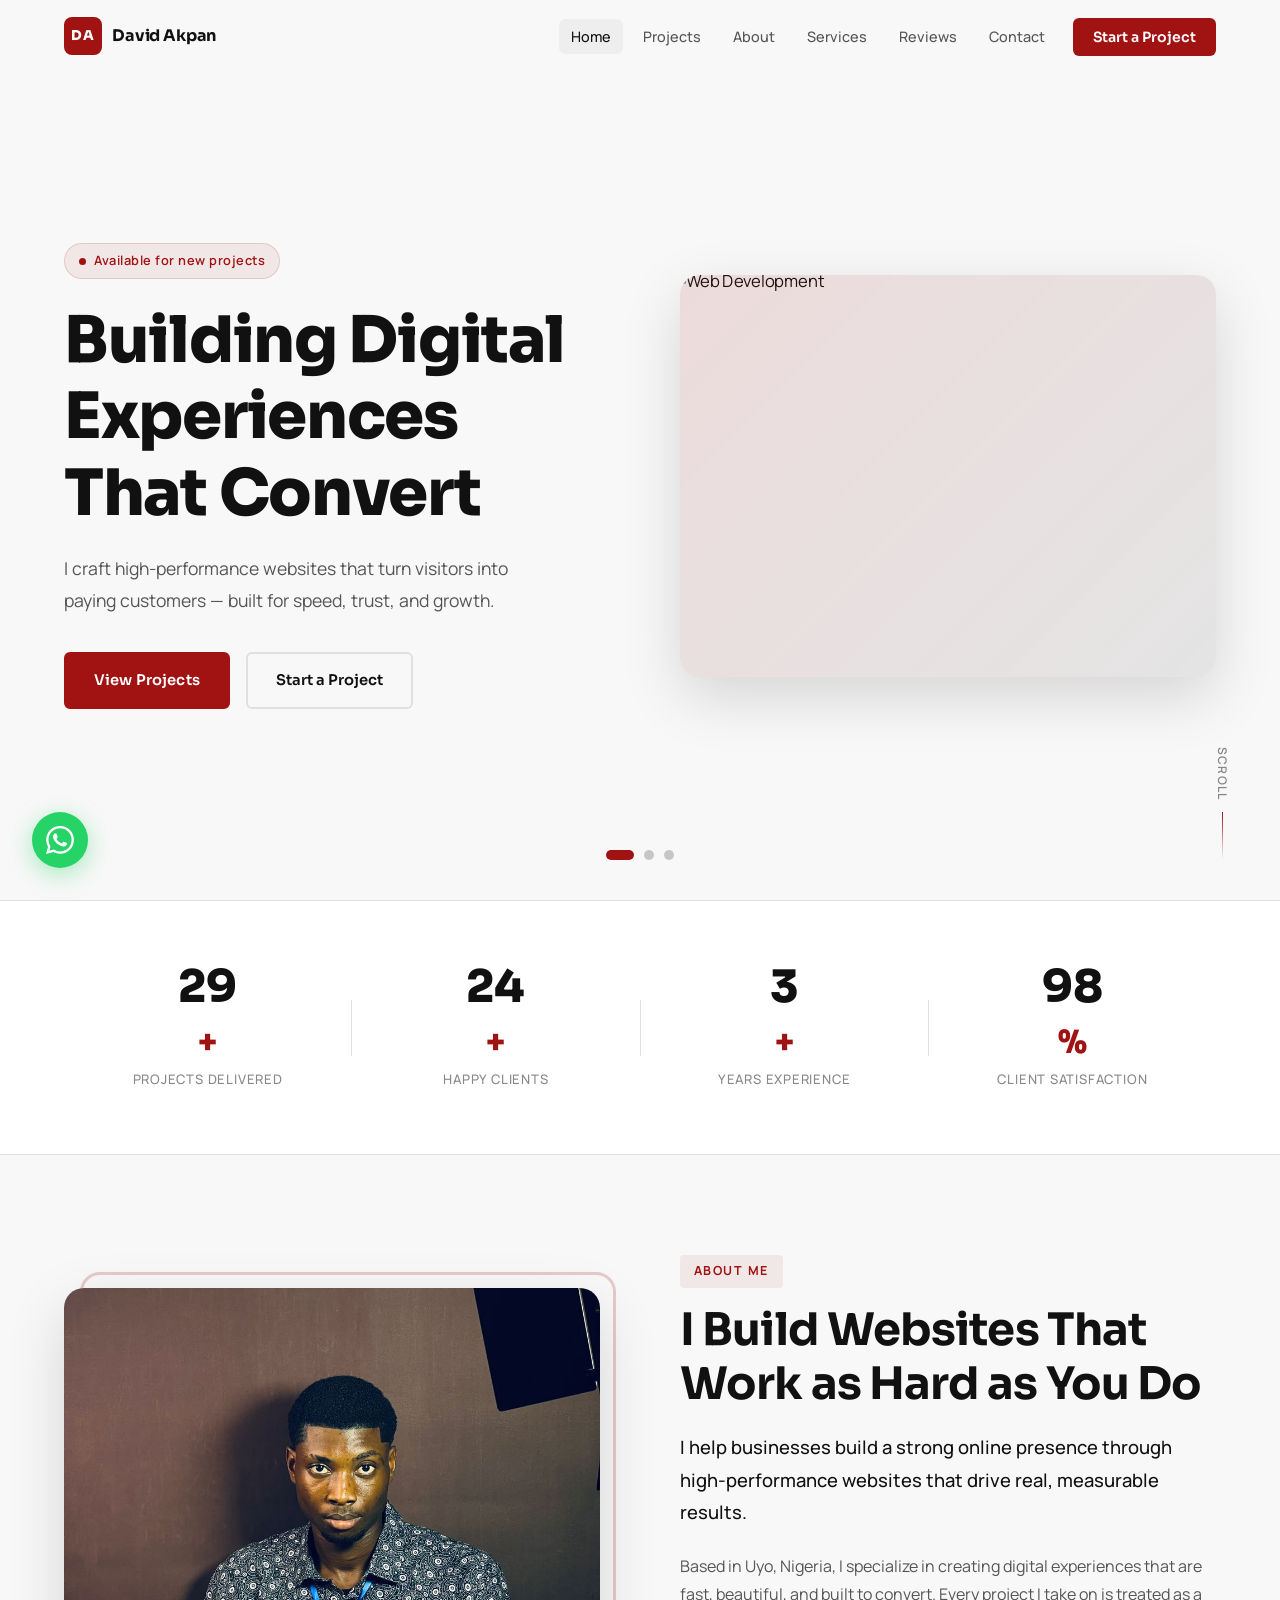
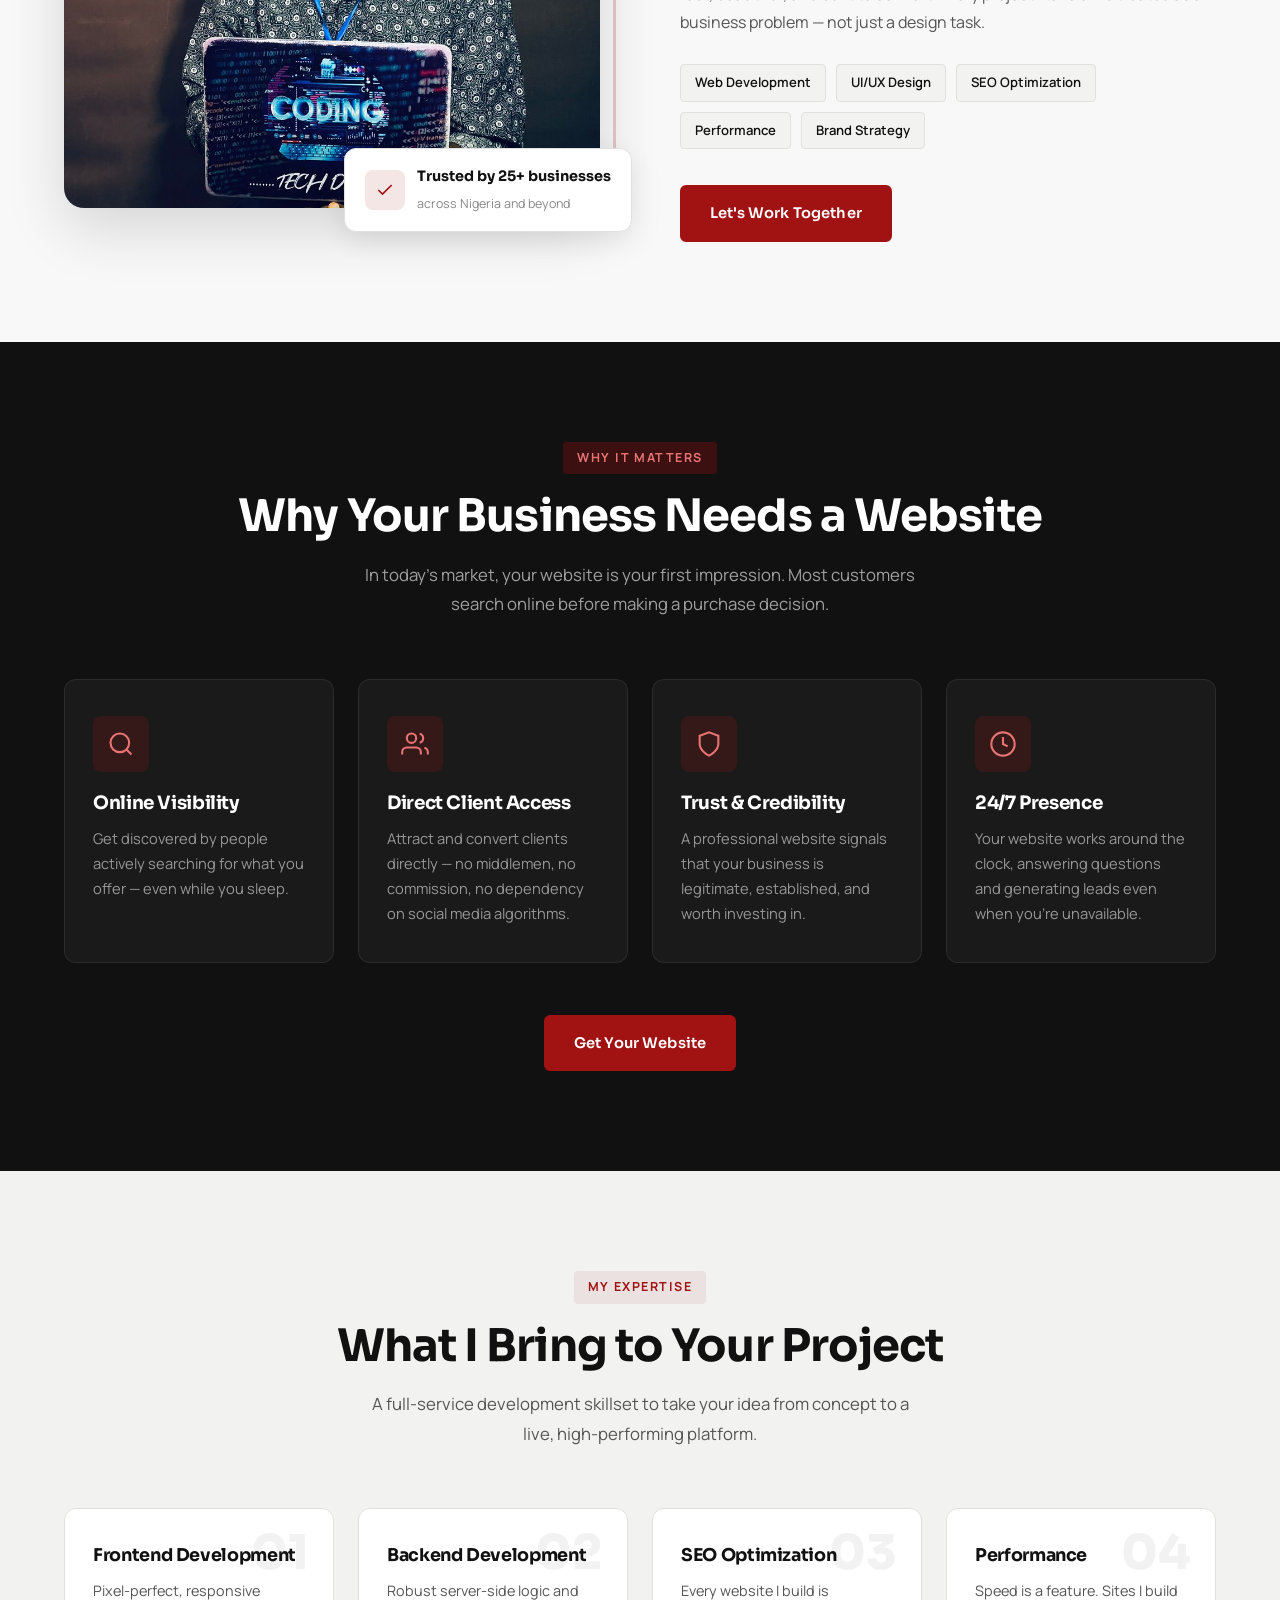
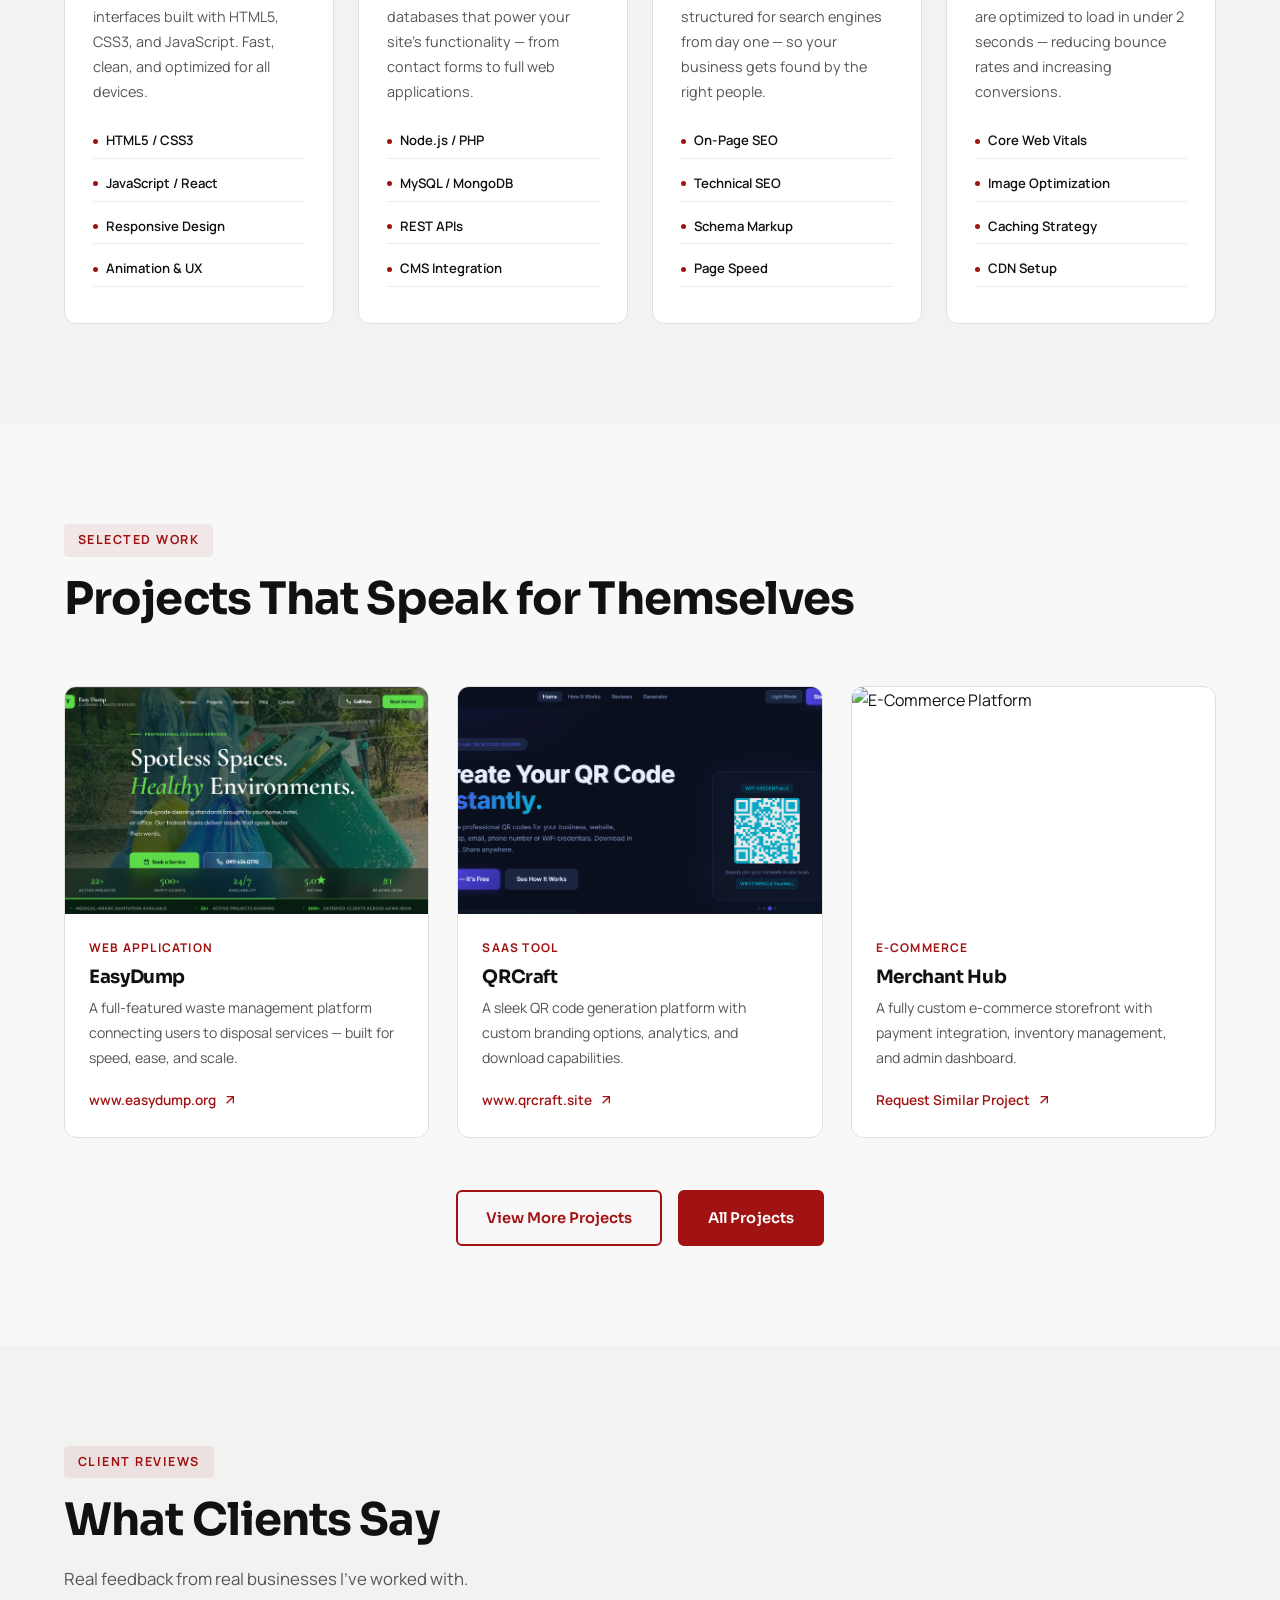
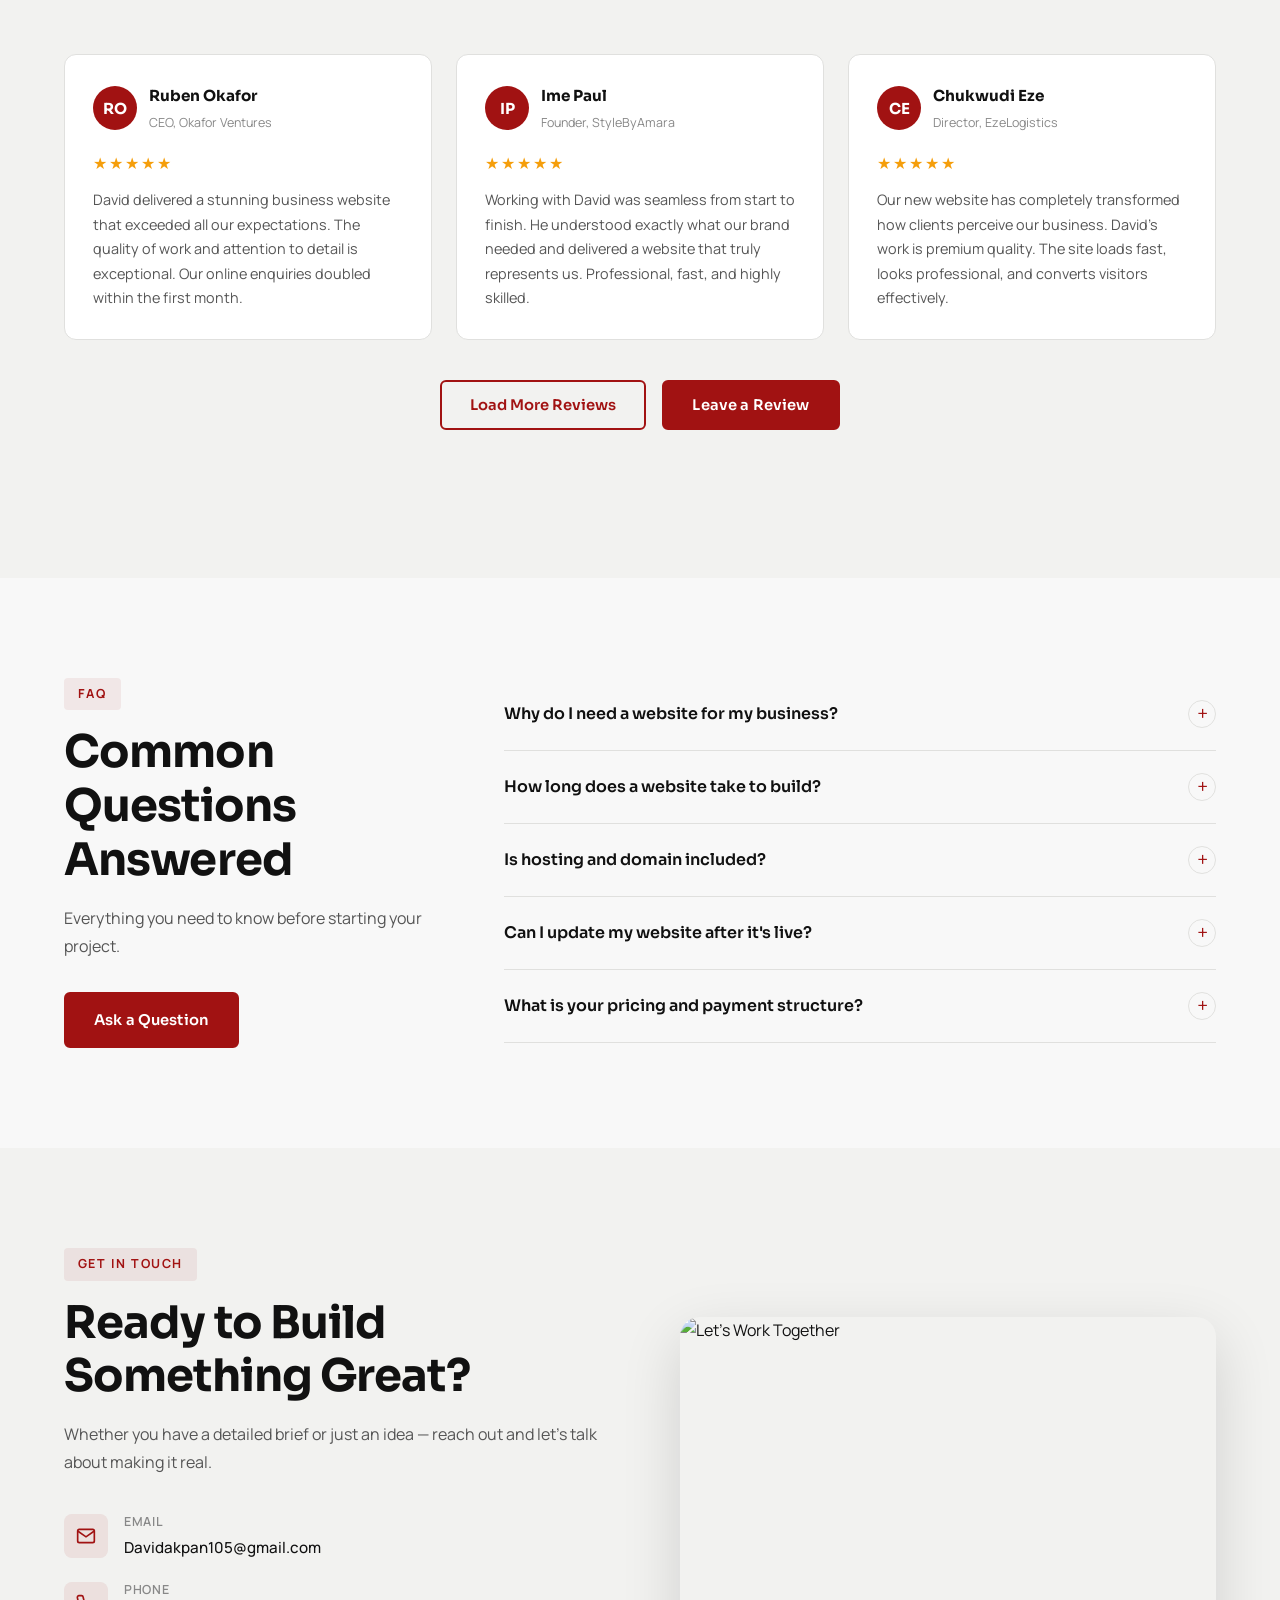
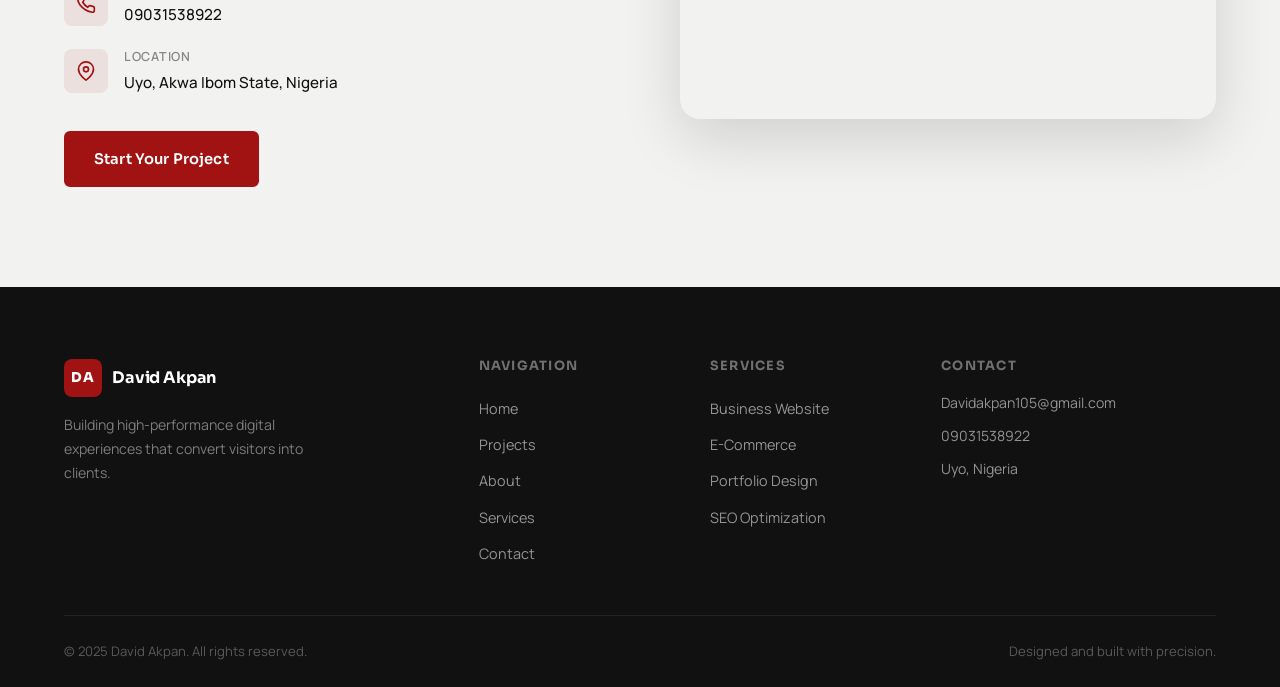
==== commit 96533c58: "CCC" ====
--- a/index.html
+++ b/index.html
@@ -22,12 +22,12 @@
       </a>
       <ul class="nav-links" id="navLinks">
         <li><a href="index.html" class="nav-link active">Home</a></li>
-        <li><a href="projects.html" class="nav-link">Projects</a></li>
+        <li><a href="Projects.html" class="nav-link">Projects</a></li>
         <li><a href="#about" class="nav-link">About</a></li>
         <li><a href="#services" class="nav-link">Services</a></li>
         <li><a href="#reviews" class="nav-link">Reviews</a></li>
-        <li><a href="booking.html" class="nav-link">Contact</a></li>
-        <li><a href="booking.html" class="nav-cta">Start a Project</a></li>
+        <li><a href="Booking.html" class="nav-link">Contact</a></li>
+        <li><a href="Booking.html" class="nav-cta">Start a Project</a></li>
       </ul>
       <button class="hamburger" id="hamburger" aria-label="Toggle menu" aria-expanded="false">
         <span class="bar"></span>
@@ -50,8 +50,8 @@
           <h1 data-aos="fade-up" data-aos-delay="200">Building Digital Experiences That Convert</h1>
           <p data-aos="fade-up" data-aos-delay="300">I craft high-performance websites that turn visitors into paying customers — built for speed, trust, and growth.</p>
           <div class="hero-cta" data-aos="fade-up" data-aos-delay="400">
-            <a href="projects.html" class="btn-primary">View Projects</a>
-            <a href="booking.html" class="btn-secondary">Start a Project</a>
+            <a href="Projects.html" class="btn-primary">View Projects</a>
+            <a href="Booking.html" class="btn-secondary">Start a Project</a>
           </div>
         </div>
         <div class="hero-visual">
@@ -68,7 +68,7 @@
           <h1>Turn Your Business Into a Brand</h1>
           <p>A website is not just a page — it is your most powerful sales tool. Let's build yours to lead, not follow.</p>
           <div class="hero-cta">
-            <a href="booking.html" class="btn-primary">Work With Me</a>
+            <a href="Booking.html" class="btn-primary">Work With Me</a>
             <a href="#about" class="btn-secondary">Learn More</a>
           </div>
         </div>
@@ -86,8 +86,8 @@
           <h1>From Idea to Live Platform</h1>
           <p>From concept and design to deployment and SEO — I handle everything so you can focus on your business.</p>
           <div class="hero-cta">
-            <a href="booking.html" class="btn-primary">Get Started</a>
-            <a href="projects.html" class="btn-secondary">See My Work</a>
+            <a href="Booking.html" class="btn-primary">Get Started</a>
+            <a href="Projects.html" class="btn-secondary">See My Work</a>
           </div>
         </div>
         <div class="hero-visual">
@@ -170,7 +170,7 @@
             <div class="skill-tag">Performance</div>
             <div class="skill-tag">Brand Strategy</div>
           </div>
-          <a href="booking.html" class="btn-primary">Let's Work Together</a>
+          <a href="Booking.html" class="btn-primary">Let's Work Together</a>
         </div>
       </div>
     </div>
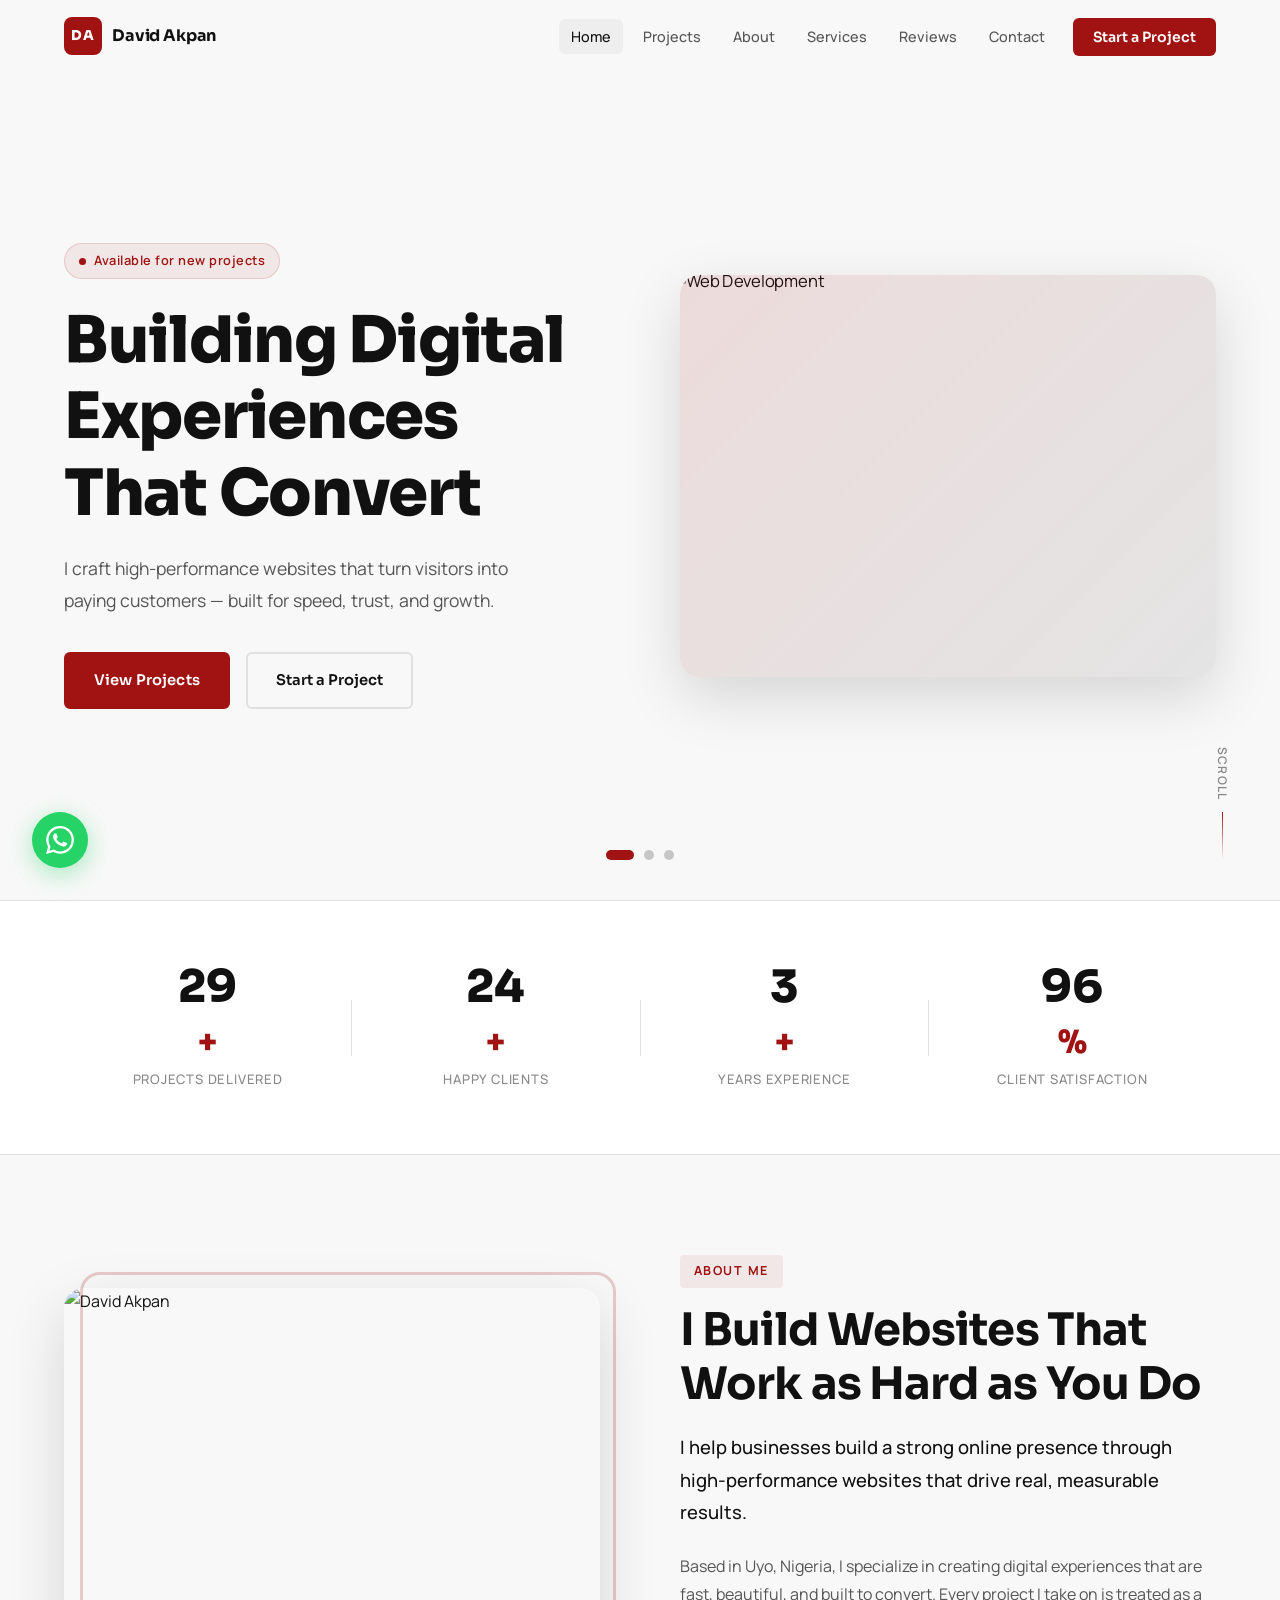
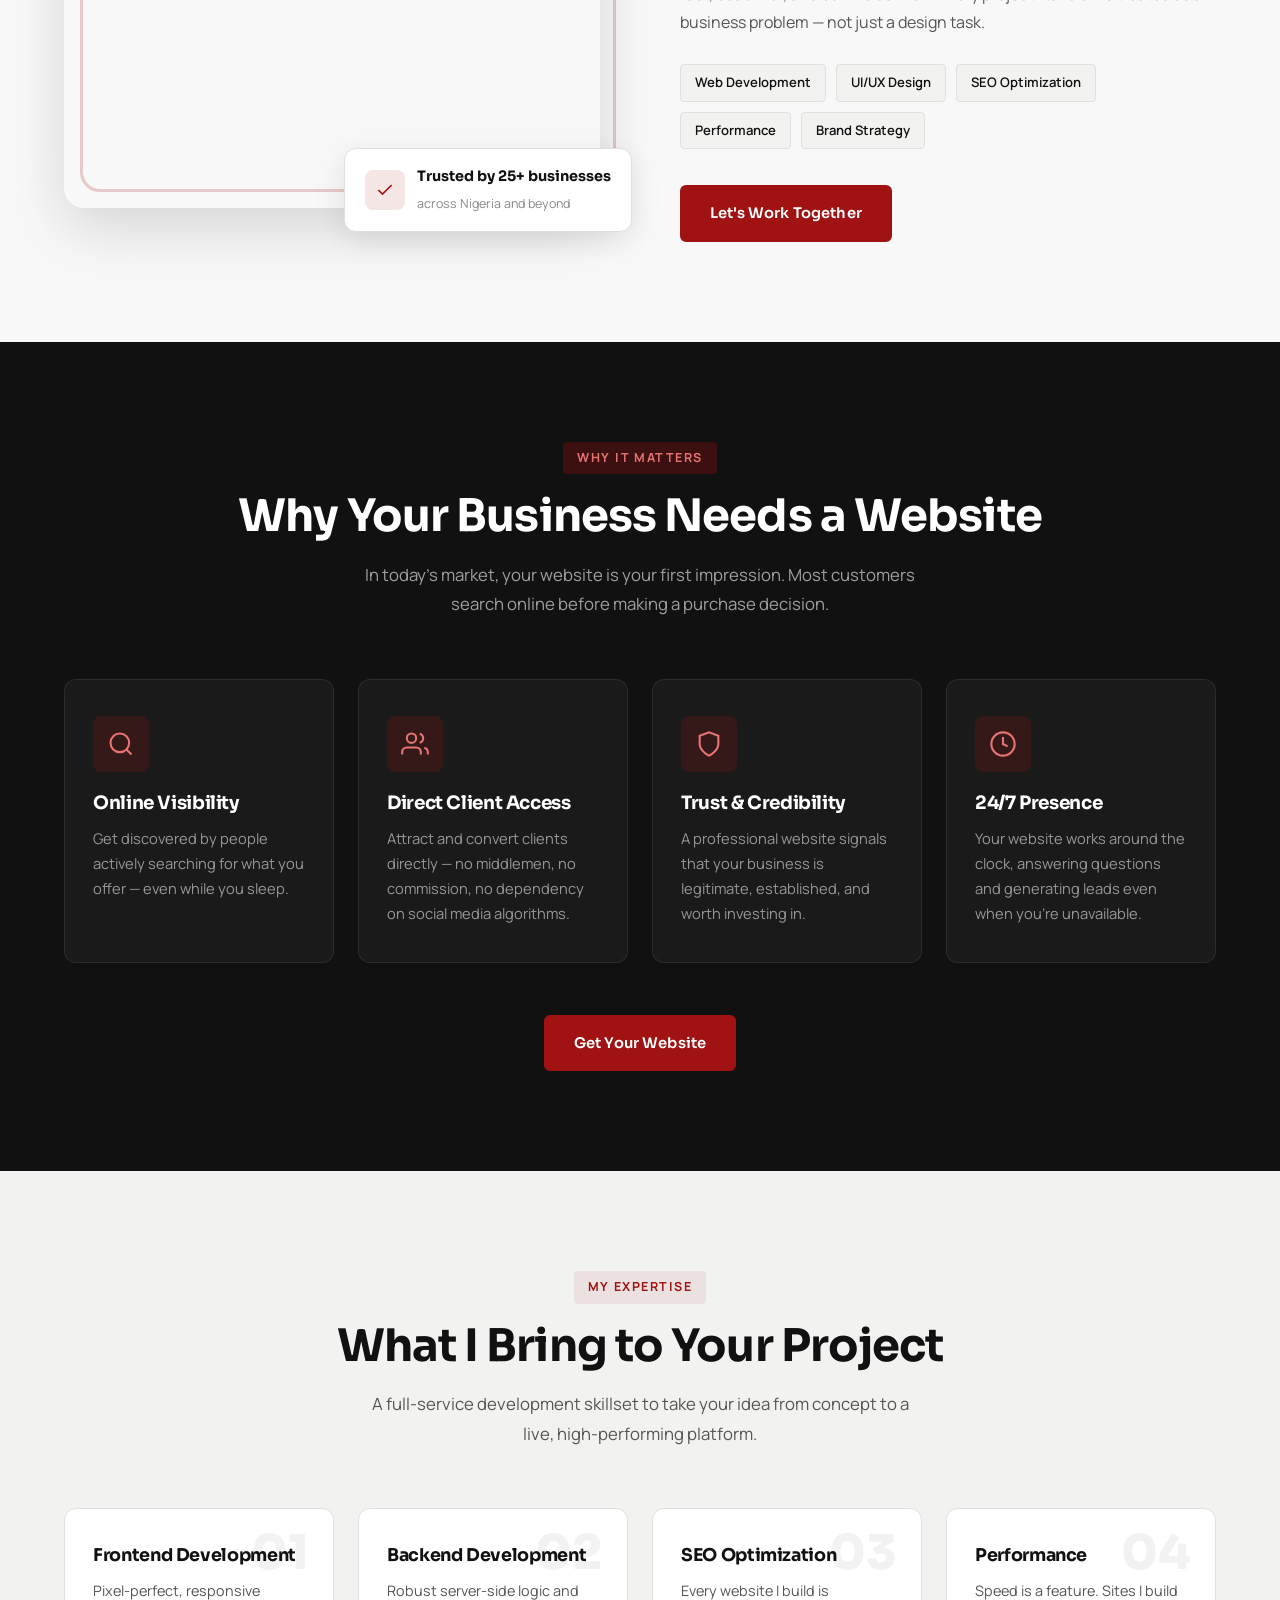
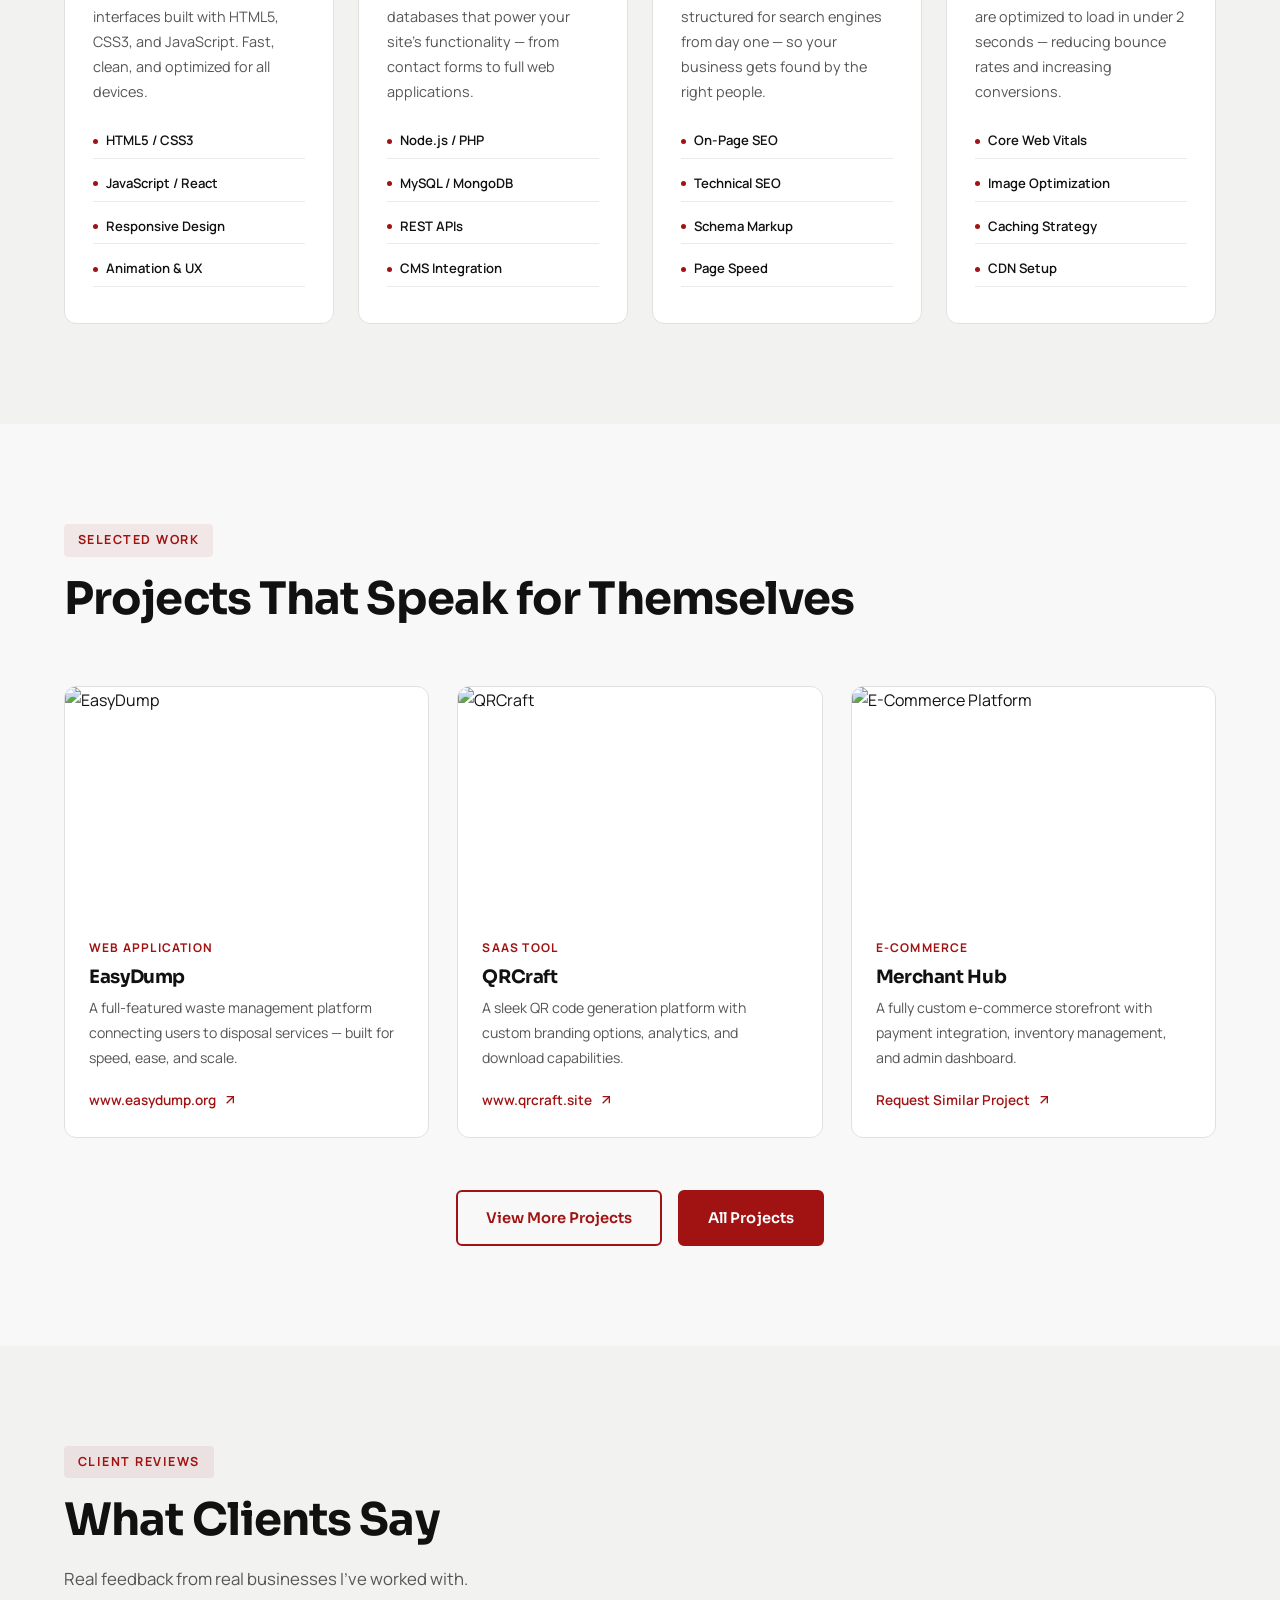
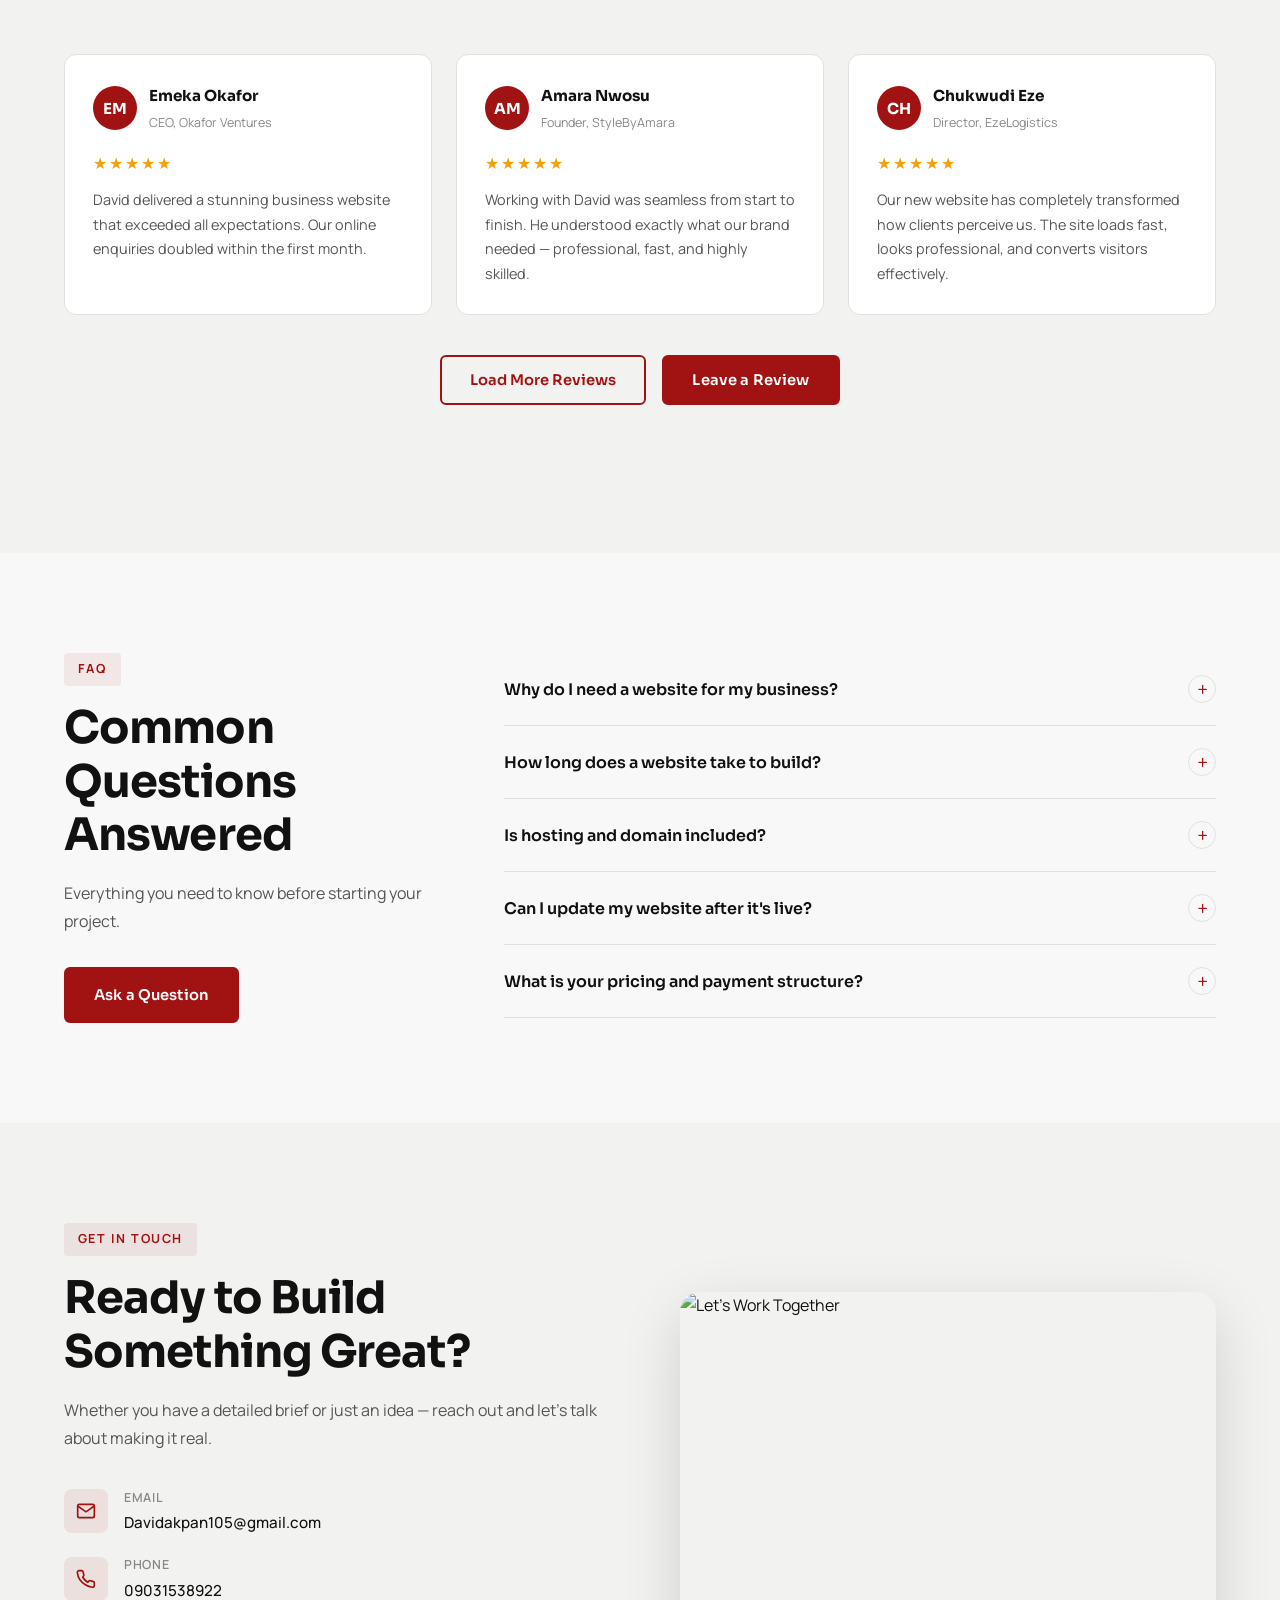
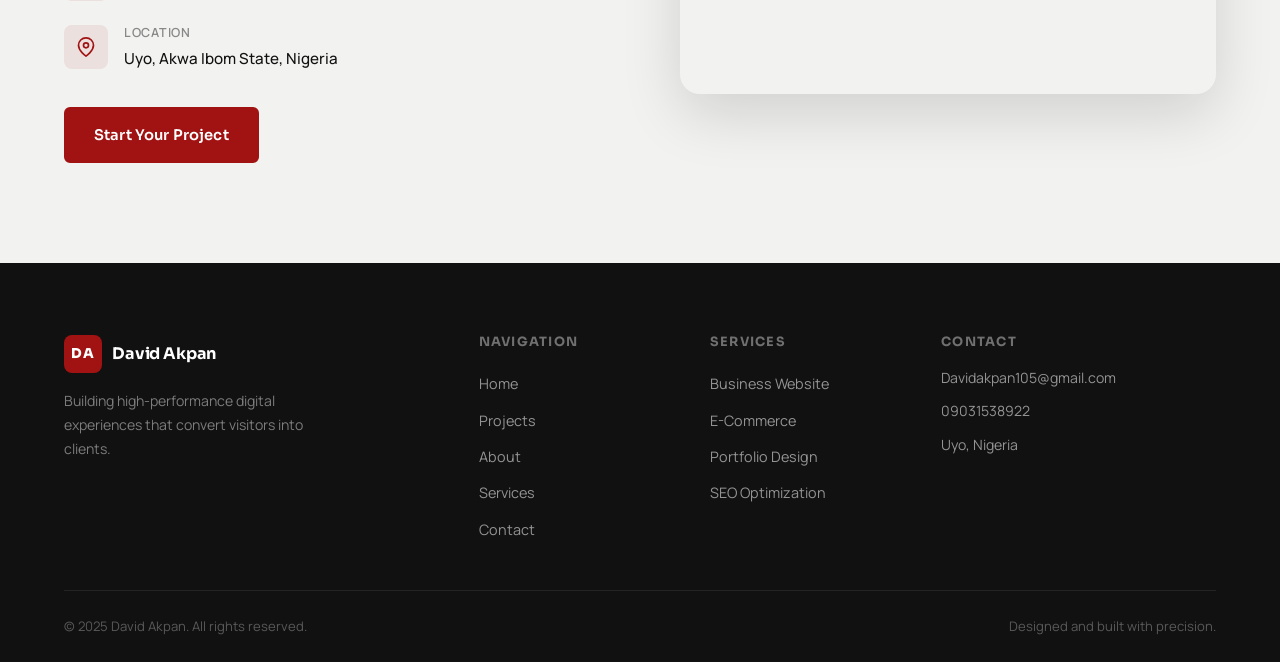
==== commit 1dc439f7: "v" ====
--- a/index.html
+++ b/index.html
@@ -22,12 +22,12 @@
       </a>
       <ul class="nav-links" id="navLinks">
         <li><a href="index.html" class="nav-link active">Home</a></li>
-        <li><a href="Projects.html" class="nav-link">Projects</a></li>
+        <li><a href="projects.html" class="nav-link">Projects</a></li>
         <li><a href="#about" class="nav-link">About</a></li>
         <li><a href="#services" class="nav-link">Services</a></li>
         <li><a href="#reviews" class="nav-link">Reviews</a></li>
-        <li><a href="Booking.html" class="nav-link">Contact</a></li>
-        <li><a href="Booking.html" class="nav-cta">Start a Project</a></li>
+        <li><a href="booking.html" class="nav-link">Contact</a></li>
+        <li><a href="booking.html" class="nav-cta">Start a Project</a></li>
       </ul>
       <button class="hamburger" id="hamburger" aria-label="Toggle menu" aria-expanded="false">
         <span class="bar"></span>
@@ -50,13 +50,13 @@
           <h1 data-aos="fade-up" data-aos-delay="200">Building Digital Experiences That Convert</h1>
           <p data-aos="fade-up" data-aos-delay="300">I craft high-performance websites that turn visitors into paying customers — built for speed, trust, and growth.</p>
           <div class="hero-cta" data-aos="fade-up" data-aos-delay="400">
-            <a href="Projects.html" class="btn-primary">View Projects</a>
-            <a href="Booking.html" class="btn-secondary">Start a Project</a>
+            <a href="projects.html" class="btn-primary">View Projects</a>
+            <a href="booking.html" class="btn-secondary">Start a Project</a>
           </div>
         </div>
         <div class="hero-visual">
           <div class="hero-img-wrap">
-            <img src="https://i.pinimg.com/736x/9c/aa/80/9caa8020a0238fd8ed5877401d2ff0ea.jpg" alt="Web Development" />
+            <img src="https://images.unsplash.com/photo-1498050108023-c5249f4df085?w=800&q=80" alt="Web Development" />
             <div class="hero-img-overlay"></div>
           </div>
         </div>
@@ -68,13 +68,13 @@
           <h1>Turn Your Business Into a Brand</h1>
           <p>A website is not just a page — it is your most powerful sales tool. Let's build yours to lead, not follow.</p>
           <div class="hero-cta">
-            <a href="Booking.html" class="btn-primary">Work With Me</a>
+            <a href="booking.html" class="btn-primary">Work With Me</a>
             <a href="#about" class="btn-secondary">Learn More</a>
           </div>
         </div>
         <div class="hero-visual">
           <div class="hero-img-wrap">
-            <img src="https://i.pinimg.com/1200x/e0/d7/9b/e0d79b6a830143523efd293d28b5b40d.jpg" alt="Brand Strategy" />
+            <img src="https://images.unsplash.com/photo-1460925895917-afdab827c52f?w=800&q=80" alt="Brand Strategy" />
             <div class="hero-img-overlay"></div>
           </div>
         </div>
@@ -86,13 +86,13 @@
           <h1>From Idea to Live Platform</h1>
           <p>From concept and design to deployment and SEO — I handle everything so you can focus on your business.</p>
           <div class="hero-cta">
-            <a href="Booking.html" class="btn-primary">Get Started</a>
-            <a href="Projects.html" class="btn-secondary">See My Work</a>
+            <a href="booking.html" class="btn-primary">Get Started</a>
+            <a href="projects.html" class="btn-secondary">See My Work</a>
           </div>
         </div>
         <div class="hero-visual">
           <div class="hero-img-wrap">
-            <img src="https://i.pinimg.com/736x/3b/1c/d4/3b1cd49f9b93d3b663e228a8228ff8c3.jpg" alt="Live Platform" />
+            <img src="https://images.unsplash.com/photo-1551650975-87deedd944c3?w=800&q=80" alt="Live Platform" />
             <div class="hero-img-overlay"></div>
           </div>
         </div>
@@ -145,7 +145,7 @@
       <div class="about-grid">
         <div class="about-visual" data-aos="fade-right">
           <div class="about-img-container">
-            <img src="images/about.jpeg" alt="David Akpan" class="about-photo" />
+            <img src="https://images.unsplash.com/photo-1507003211169-0a1dd7228f2d?w=600&q=80" alt="David Akpan" class="about-photo" />
             <div class="about-img-accent"></div>
           </div>
           <div class="about-card-float">
@@ -170,7 +170,7 @@
             <div class="skill-tag">Performance</div>
             <div class="skill-tag">Brand Strategy</div>
           </div>
-          <a href="Booking.html" class="btn-primary">Let's Work Together</a>
+          <a href="booking.html" class="btn-primary">Let's Work Together</a>
         </div>
       </div>
     </div>
@@ -215,7 +215,7 @@
         </div>
       </div>
       <div class="section-cta" data-aos="fade-up">
-        <a href="Booking.html" class="btn-primary">Get Your Website</a>
+        <a href="booking.html" class="btn-primary">Get Your Website</a>
       </div>
     </div>
   </section>
@@ -288,7 +288,7 @@
 
         <div class="project-card" data-aos="fade-up" data-aos-delay="0">
           <div class="project-img">
-            <img src="images/easy.png" alt="EasyDump" />
+            <img src="https://images.unsplash.com/photo-1558618666-fcd25c85cd64?w=700&q=80" alt="EasyDump" />
             <div class="project-overlay">
               <a href="https://www.easydump.org" target="_blank" rel="noopener" class="project-visit">Visit Site</a>
             </div>
@@ -306,7 +306,7 @@
 
         <div class="project-card" data-aos="fade-up" data-aos-delay="100">
           <div class="project-img">
-            <img src="images/qr.png" alt="QRCraft" />
+            <img src="https://images.unsplash.com/photo-1518770660439-4636190af475?w=700&q=80" alt="QRCraft" />
             <div class="project-overlay">
               <a href="https://www.qrcraft.site" target="_blank" rel="noopener" class="project-visit">Visit Site</a>
             </div>
@@ -324,16 +324,16 @@
 
         <div class="project-card" data-aos="fade-up" data-aos-delay="200">
           <div class="project-img">
-            <img src="https://i.pinimg.com/1200x/14/b4/42/14b442f115df227358033de7fb980d83.jpg" alt="E-Commerce Platform" />
+            <img src="https://images.unsplash.com/photo-1563013544-824ae1b704d3?w=700&q=80" alt="E-Commerce Platform" />
             <div class="project-overlay">
-              <a href="Booking.html" class="project-visit">See Similar Work</a>
+              <a href="booking.html" class="project-visit">See Similar Work</a>
             </div>
           </div>
           <div class="project-info">
             <div class="project-type">E-Commerce</div>
             <h3>Merchant Hub</h3>
             <p>A fully custom e-commerce storefront with payment integration, inventory management, and admin dashboard.</p>
-            <a href="Booking.html" class="project-link">
+            <a href="booking.html" class="project-link">
               Request Similar Project
               <svg width="16" height="16" viewBox="0 0 24 24" fill="none" stroke="currentColor" stroke-width="2"><line x1="7" y1="17" x2="17" y2="7"></line><polyline points="7 7 17 7 17 17"></polyline></svg>
             </a>
@@ -345,51 +345,51 @@
       <div class="projects-more" id="projectsMore" style="display:none">
         <div class="project-card" data-aos="fade-up">
           <div class="project-img">
-            <img src="https://i.pinimg.com/736x/87/c4/e7/87c4e706cfe471fe1eb6ab583726d06a.jpg" alt="Portfolio Site" />
+            <img src="https://images.unsplash.com/photo-1432888498266-38ffec3eaf0a?w=700&q=80" alt="Portfolio Site" />
             <div class="project-overlay">
-              <a href="Booking.html" class="project-visit">See Similar Work</a>
+              <a href="booking.html" class="project-visit">See Similar Work</a>
             </div>
           </div>
           <div class="project-info">
             <div class="project-type">Portfolio</div>
             <h3>Creative Portfolio</h3>
             <p>A stunning personal portfolio for a creative director — custom animations, case studies, and contact flow.</p>
-            <a href="Booking.html" class="project-link">Request Similar Project <svg width="16" height="16" viewBox="0 0 24 24" fill="none" stroke="currentColor" stroke-width="2"><line x1="7" y1="17" x2="17" y2="7"></line><polyline points="7 7 17 7 17 17"></polyline></svg></a>
+            <a href="booking.html" class="project-link">Request Similar Project <svg width="16" height="16" viewBox="0 0 24 24" fill="none" stroke="currentColor" stroke-width="2"><line x1="7" y1="17" x2="17" y2="7"></line><polyline points="7 7 17 7 17 17"></polyline></svg></a>
           </div>
         </div>
         <div class="project-card" data-aos="fade-up" data-aos-delay="100">
           <div class="project-img">
-            <img src="https://i.pinimg.com/1200x/54/50/9e/54509e2a32823d2d8b4d773f3ea5c849.jpg" alt="SaaS Dashboard" />
+            <img src="https://images.unsplash.com/photo-1551434678-e076c223a692?w=700&q=80" alt="SaaS Dashboard" />
             <div class="project-overlay">
-              <a href="Booking.html" class="project-visit">See Similar Work</a>
+              <a href="booking.html" class="project-visit">See Similar Work</a>
             </div>
           </div>
           <div class="project-info">
             <div class="project-type">SaaS / Dashboard</div>
             <h3>Analytics Dashboard</h3>
             <p>A data-rich analytics dashboard for a B2B SaaS company — clean UI, real-time data, and export functionality.</p>
-            <a href="Booking.html" class="project-link">Request Similar Project <svg width="16" height="16" viewBox="0 0 24 24" fill="none" stroke="currentColor" stroke-width="2"><line x1="7" y1="17" x2="17" y2="7"></line><polyline points="7 7 17 7 17 17"></polyline></svg></a>
+            <a href="booking.html" class="project-link">Request Similar Project <svg width="16" height="16" viewBox="0 0 24 24" fill="none" stroke="currentColor" stroke-width="2"><line x1="7" y1="17" x2="17" y2="7"></line><polyline points="7 7 17 7 17 17"></polyline></svg></a>
           </div>
         </div>
         <div class="project-card" data-aos="fade-up" data-aos-delay="200">
           <div class="project-img">
-            <img src="https://i.pinimg.com/1200x/16/f3/a6/16f3a6546decb5953ac29bce6f080eaf.jpg" alt="Agency Website" />
+            <img src="https://images.unsplash.com/photo-1520333789090-1afc82db536a?w=700&q=80" alt="Agency Website" />
             <div class="project-overlay">
-              <a href="Booking.html" class="project-visit">See Similar Work</a>
+              <a href="booking.html" class="project-visit">See Similar Work</a>
             </div>
           </div>
           <div class="project-info">
             <div class="project-type">Agency Site</div>
             <h3>Agency Landing Page</h3>
             <p>A conversion-focused landing page for a digital marketing agency — bold visuals, testimonials, and a clear CTA flow.</p>
-            <a href="Booking.html" class="project-link">Request Similar Project <svg width="16" height="16" viewBox="0 0 24 24" fill="none" stroke="currentColor" stroke-width="2"><line x1="7" y1="17" x2="17" y2="7"></line><polyline points="7 7 17 7 17 17"></polyline></svg></a>
+            <a href="booking.html" class="project-link">Request Similar Project <svg width="16" height="16" viewBox="0 0 24 24" fill="none" stroke="currentColor" stroke-width="2"><line x1="7" y1="17" x2="17" y2="7"></line><polyline points="7 7 17 7 17 17"></polyline></svg></a>
           </div>
         </div>
       </div>
 
       <div class="section-cta" data-aos="fade-up">
         <button class="btn-outline" id="loadMoreProjects">View More Projects</button>
-        <a href="Projects.html" class="btn-primary">All Projects</a>
+        <a href="projects.html" class="btn-primary">All Projects</a>
       </div>
     </div>
   </section>
@@ -448,7 +448,7 @@
           <div class="section-tag">FAQ</div>
           <h2>Common Questions Answered</h2>
           <p>Everything you need to know before starting your project.</p>
-          <a href="Booking.html" class="btn-primary" style="margin-top:2rem">Ask a Question</a>
+          <a href="booking.html" class="btn-primary" style="margin-top:2rem">Ask a Question</a>
         </div>
         <div class="faq-list" data-aos="fade-left">
           <div class="faq-item">
@@ -538,7 +538,7 @@
               </div>
             </div>
           </div>
-          <a href="Booking.html" class="btn-primary">Start Your Project</a>
+          <a href="booking.html" class="btn-primary">Start Your Project</a>
         </div>
         <div class="contact-image" data-aos="fade-left">
           <img src="https://images.unsplash.com/photo-1517180102446-f3ece451e9d8?w=700&q=80" alt="Let's Work Together" />
@@ -562,19 +562,19 @@
           <h4>Navigation</h4>
           <ul>
             <li><a href="index.html">Home</a></li>
-            <li><a href="Projects.html">Projects</a></li>
+            <li><a href="projects.html">Projects</a></li>
             <li><a href="#about">About</a></li>
             <li><a href="#services">Services</a></li>
-            <li><a href="Booking.html">Contact</a></li>
+            <li><a href="booking.html">Contact</a></li>
           </ul>
         </div>
         <div class="footer-nav">
           <h4>Services</h4>
           <ul>
-            <li><a href="Booking.html">Business Website</a></li>
-            <li><a href="Booking.html">E-Commerce</a></li>
-            <li><a href="Booking.html">Portfolio Design</a></li>
-            <li><a href="Booking.html">SEO Optimization</a></li>
+            <li><a href="booking.html">Business Website</a></li>
+            <li><a href="booking.html">E-Commerce</a></li>
+            <li><a href="booking.html">Portfolio Design</a></li>
+            <li><a href="booking.html">SEO Optimization</a></li>
           </ul>
         </div>
         <div class="footer-contact">
--- a/style.css
+++ b/style.css
@@ -787,8 +787,7 @@
 .reviews-actions { display: flex; gap: 16px; justify-content: center; margin-bottom: 48px; flex-wrap: wrap; }
 
 /* REVIEW FORM */
-.review-form-wrap { display: none; }
-.review-form-wrap.visible { display: block; }
+/* review-form-wrap visibility controlled by JS */
 .review-form {
   background: var(--white);
   border: 1px solid var(--border);
@@ -889,8 +888,8 @@
   font-size: 1.2rem;
 }
 .faq-item.open .faq-icon { transform: rotate(45deg); border-color: var(--primary); }
-.faq-answer { display: none; padding: 0 0 20px; }
-.faq-answer.visible { display: block; }
+/* faq-answer display toggled by JS inline style */
+.faq-answer { padding: 0 0 20px; }
 .faq-answer p { font-size: 0.92rem; line-height: 1.75; }
 
 /* === CONTACT === */
@@ -1199,11 +1198,12 @@
 .label-note { font-size: 0.75rem; font-weight: 400; color: var(--text-light); margin-left: 8px; }
 .btn-submit { width: 100%; justify-content: center; padding: 16px; font-size: 1rem; }
 .form-success {
+  display: none;
   text-align: center;
   padding: 40px 20px 20px;
   display: none;
 }
-.form-success.visible { display: block; }
+/* form-success shown by JS */
 .success-icon {
   width: 60px;
   height: 60px;
@@ -1374,5 +1374,6 @@
   .hero-cta .btn-primary, .hero-cta .btn-secondary { text-align: center; justify-content: center; }
   .about-card-float { display: none; }
   .review-form { padding: 28px 20px; }
-  .projects-more { display: none; }
+  /* override JS inline grid for small screens */
+  #projectsMore[style*="grid"] { grid-template-columns: 1fr !important; }
 }
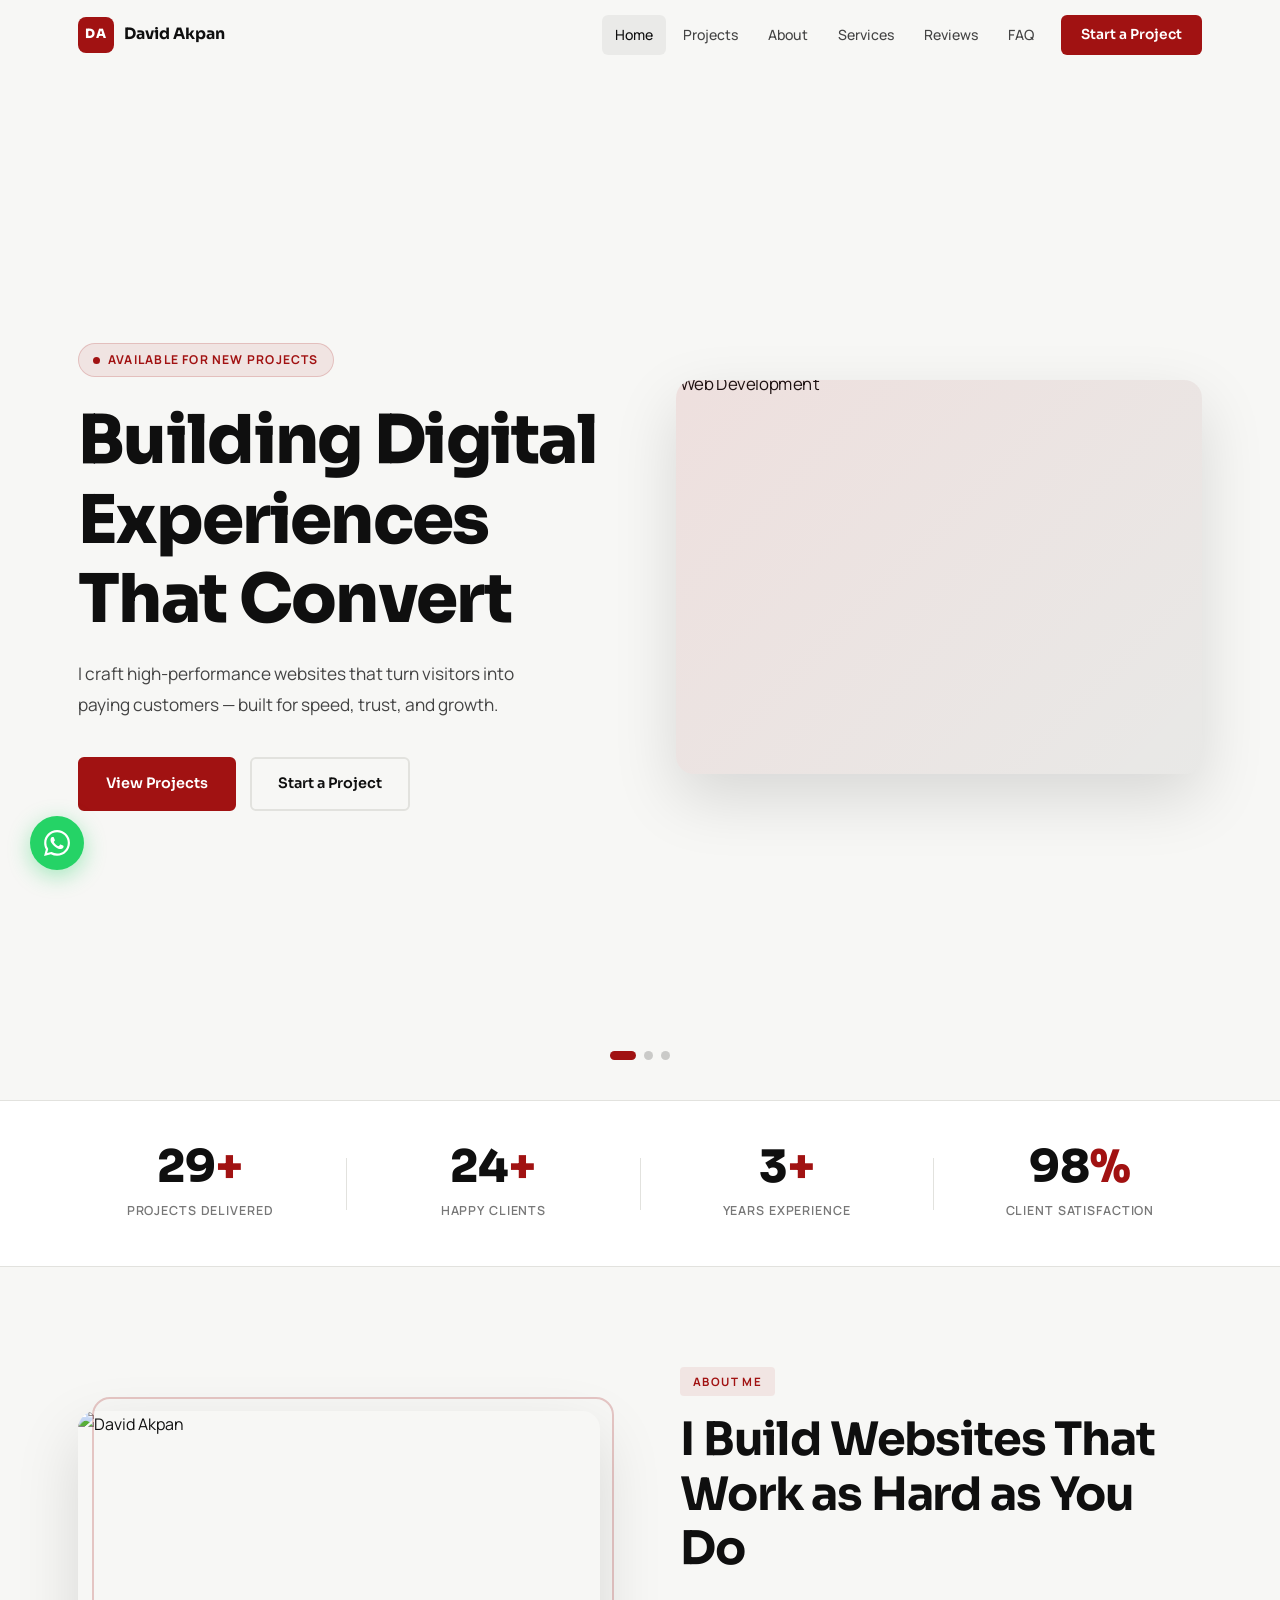
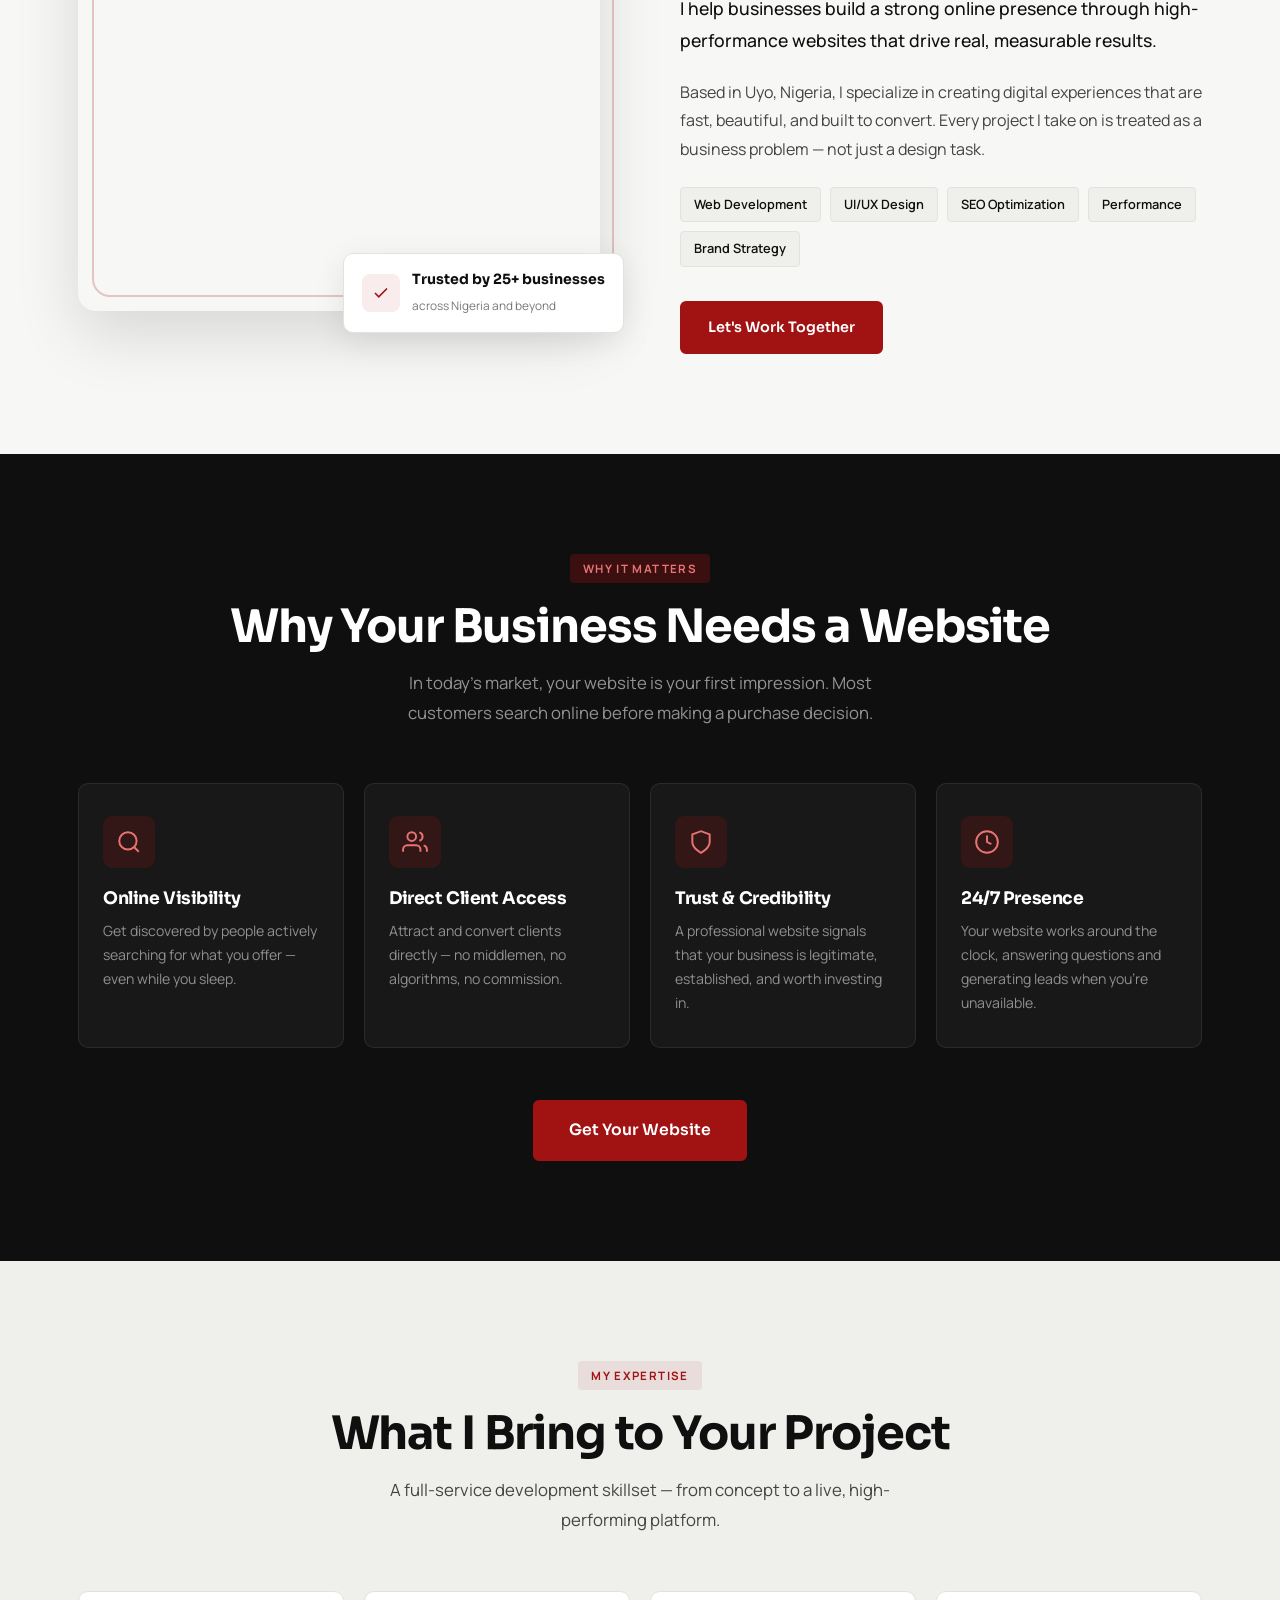
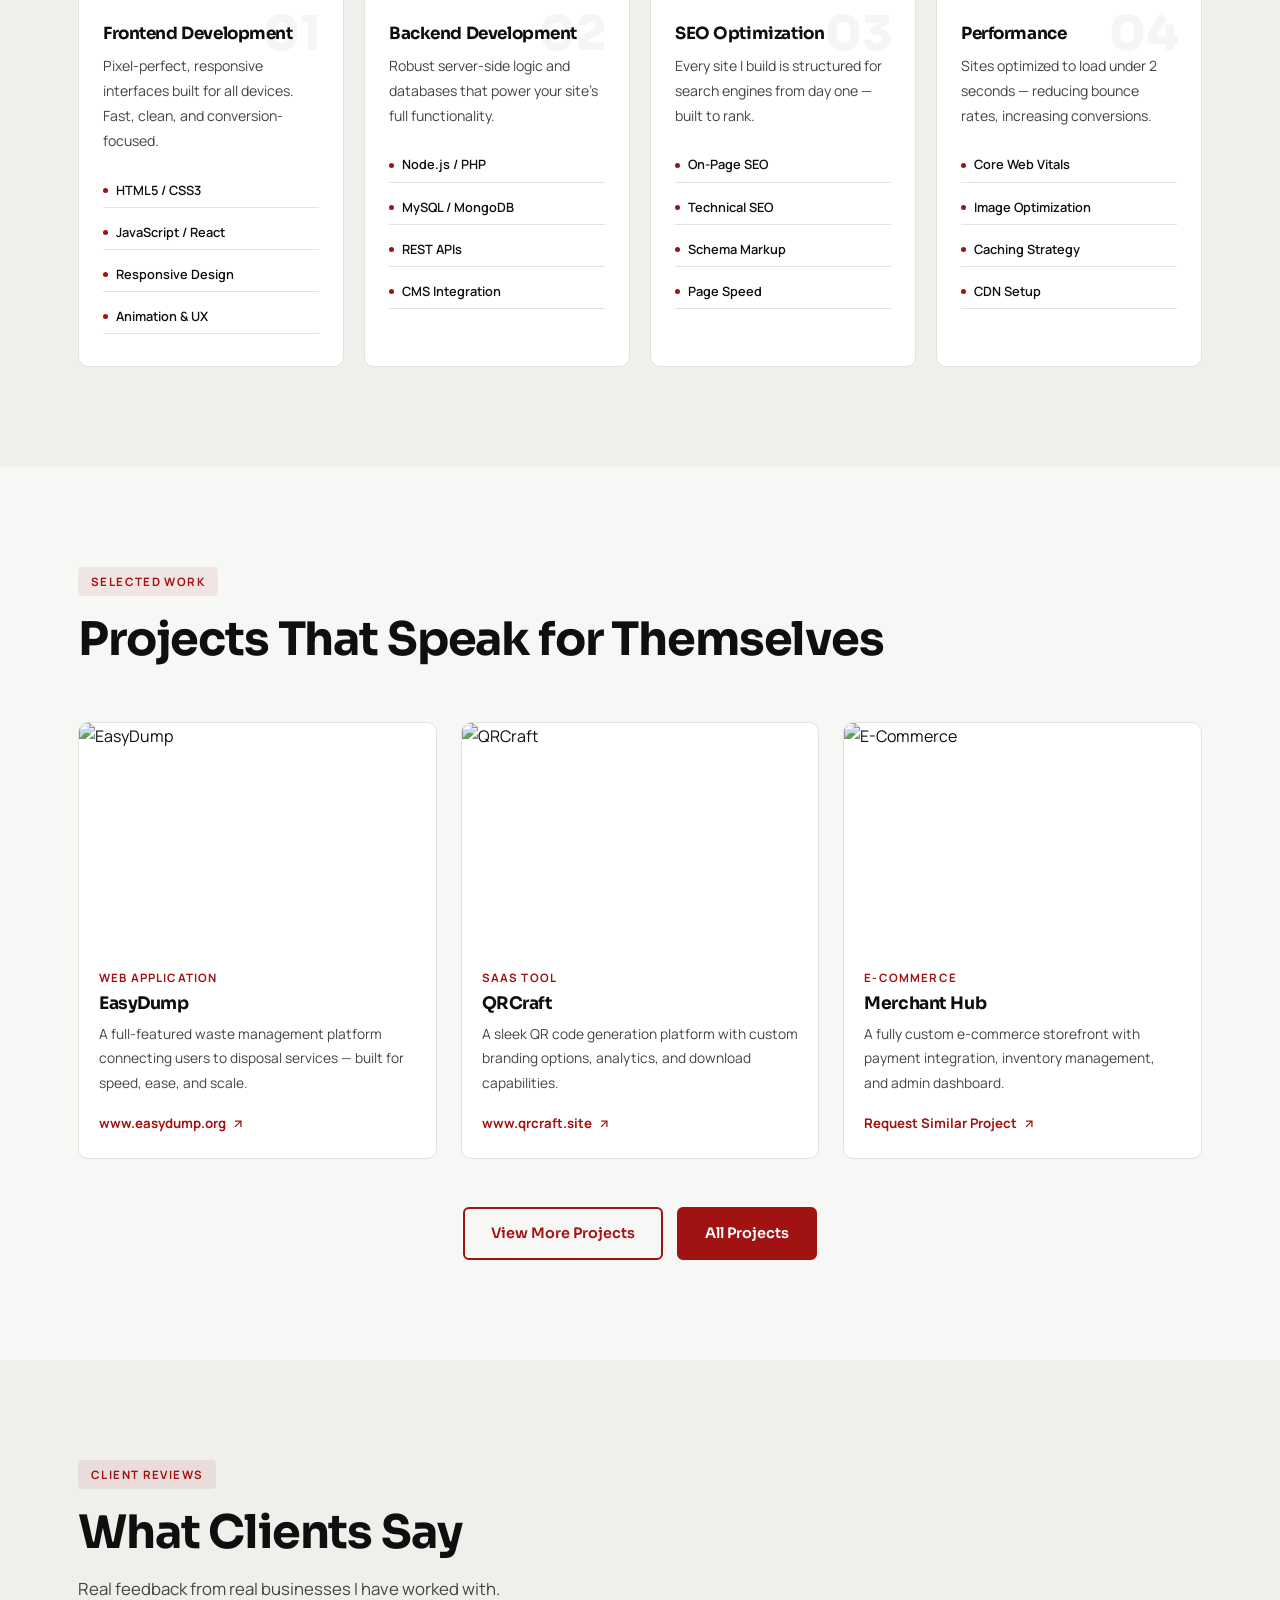
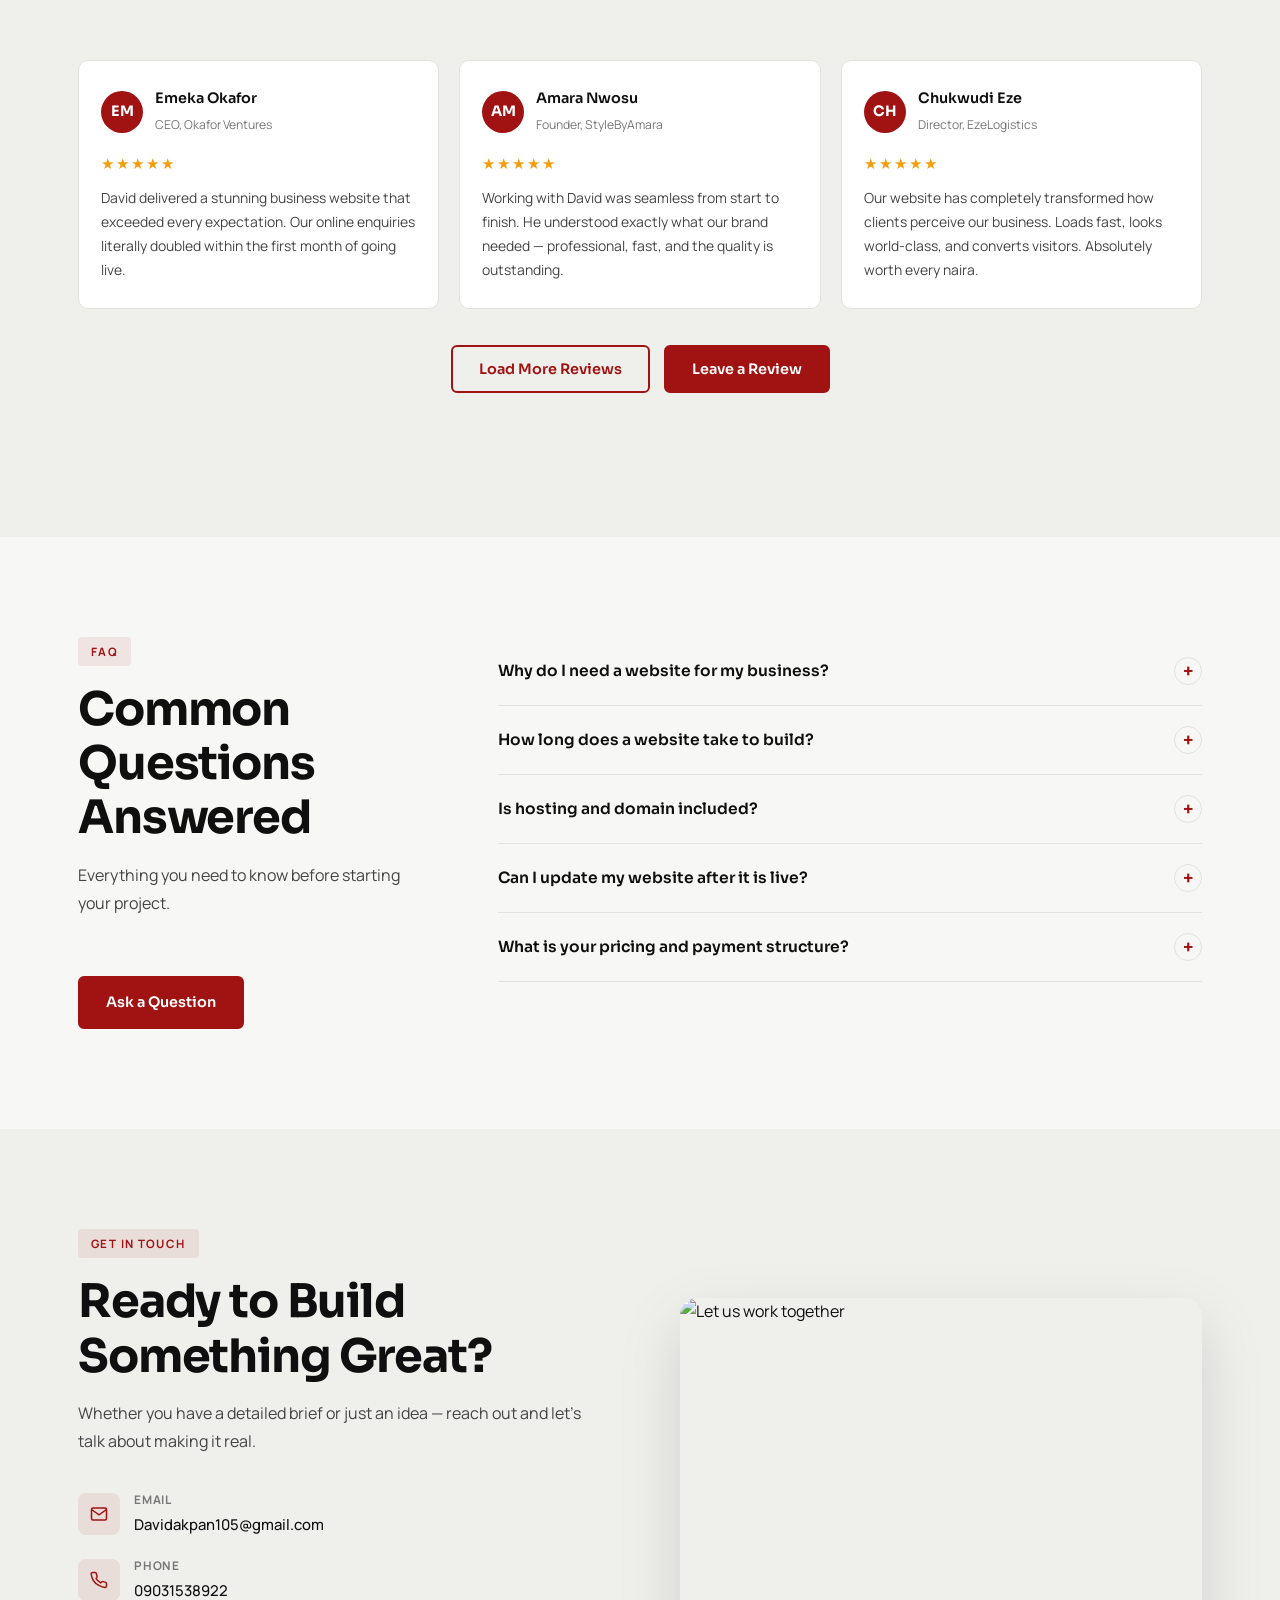
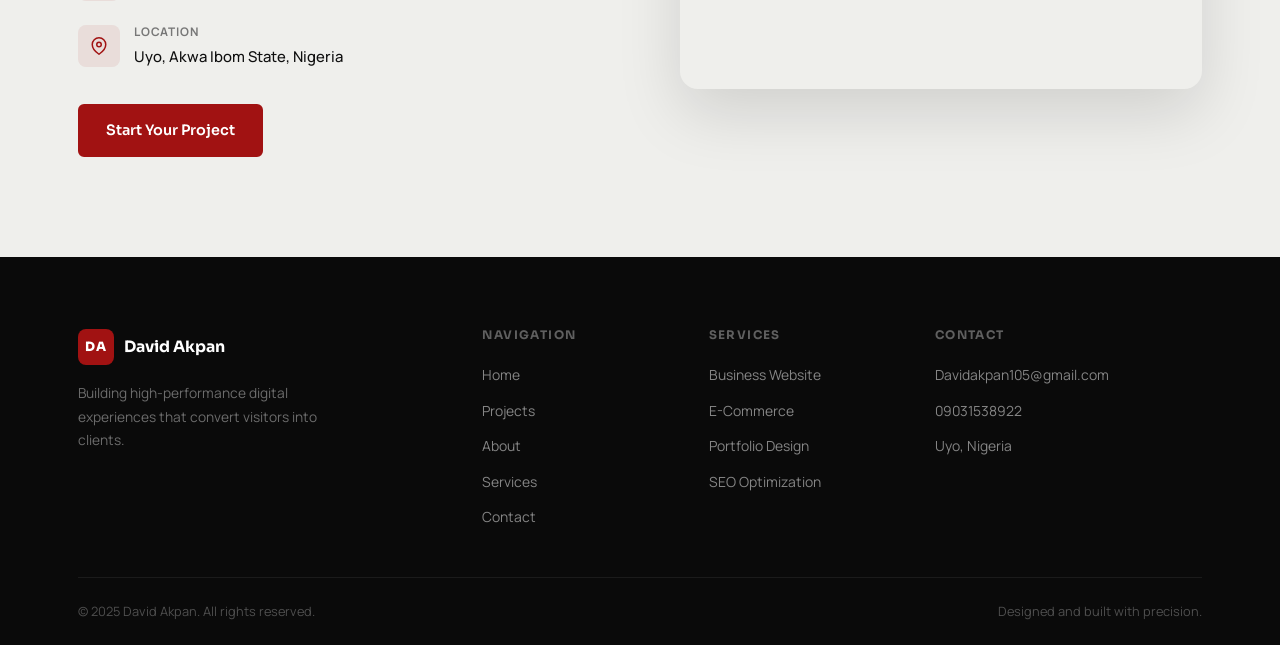
==== commit c480e8ec: "55" ====
--- a/index.html
+++ b/index.html
@@ -1,608 +1,554 @@
 <!DOCTYPE html>
 <html lang="en">
 <head>
-  <meta charset="UTF-8" />
-  <meta name="viewport" content="width=device-width, initial-scale=1.0" />
-  <title>David Akpan — Web Developer & Digital Strategist</title>
-  <meta name="description" content="David Akpan builds high-performance websites that convert visitors into customers. Based in Uyo, Nigeria." />
-  <link rel="preconnect" href="https://fonts.googleapis.com" />
-  <link rel="preconnect" href="https://fonts.gstatic.com" crossorigin />
-  <link href="https://fonts.googleapis.com/css2?family=Sora:wght@300;400;500;600;700;800&family=Manrope:wght@300;400;500;600;700&display=swap" rel="stylesheet" />
-  <link rel="stylesheet" href="https://unpkg.com/aos@2.3.1/dist/aos.css" />
-  <link rel="stylesheet" href="style.css">
+<meta charset="UTF-8"/>
+<meta name="viewport" content="width=device-width, initial-scale=1.0"/>
+<title>David Akpan — Web Developer & Digital Strategist</title>
+<meta name="description" content="David Akpan builds high-performance websites that convert visitors into customers. Based in Uyo, Nigeria."/>
+<link rel="preconnect" href="https://fonts.googleapis.com"/>
+<link rel="preconnect" href="https://fonts.gstatic.com" crossorigin/>
+<link href="https://fonts.googleapis.com/css2?family=Sora:wght@300;400;500;600;700;800&family=Manrope:wght@300;400;500;600;700&display=swap" rel="stylesheet"/>
+<link rel="stylesheet" href="style.css">
 </head>
 <body>
 
-  <!-- NAVIGATION -->
-  <nav class="navbar" id="navbar">
-    <div class="nav-container">
-      <a href="index.html" class="nav-logo">
-        <span class="logo-mark">DA</span>
-        <span class="logo-text">David Akpan</span>
-      </a>
-      <ul class="nav-links" id="navLinks">
-        <li><a href="index.html" class="nav-link active">Home</a></li>
-        <li><a href="projects.html" class="nav-link">Projects</a></li>
-        <li><a href="#about" class="nav-link">About</a></li>
-        <li><a href="#services" class="nav-link">Services</a></li>
-        <li><a href="#reviews" class="nav-link">Reviews</a></li>
-        <li><a href="booking.html" class="nav-link">Contact</a></li>
-        <li><a href="booking.html" class="nav-cta">Start a Project</a></li>
-      </ul>
-      <button class="hamburger" id="hamburger" aria-label="Toggle menu" aria-expanded="false">
-        <span class="bar"></span>
-        <span class="bar"></span>
-        <span class="bar"></span>
-      </button>
-    </div>
-  </nav>
-
-  <!-- MOBILE MENU OVERLAY -->
-  <div class="mobile-overlay" id="mobileOverlay"></div>
-
-  <!-- HERO SECTION -->
-  <section class="hero" id="home">
-    <div class="hero-slider" id="heroSlider">
-
-      <div class="hero-slide active">
-        <div class="hero-content">
-          <div class="hero-badge" data-aos="fade-up" data-aos-delay="100">Available for new projects</div>
-          <h1 data-aos="fade-up" data-aos-delay="200">Building Digital Experiences That Convert</h1>
-          <p data-aos="fade-up" data-aos-delay="300">I craft high-performance websites that turn visitors into paying customers — built for speed, trust, and growth.</p>
-          <div class="hero-cta" data-aos="fade-up" data-aos-delay="400">
-            <a href="projects.html" class="btn-primary">View Projects</a>
-            <a href="booking.html" class="btn-secondary">Start a Project</a>
-          </div>
-        </div>
-        <div class="hero-visual">
+<!-- ═══════════════════════════ NAVBAR ═══════════════════════════ -->
+<nav class="nav" id="nav">
+  <div class="nav-inner">
+    <a href="index.html" class="logo">
+      <span class="logo-badge">DA</span>
+      <span class="logo-text">David Akpan</span>
+    </a>
+
+    <!-- desktop links -->
+    <div class="nav-links">
+      <a href="index.html" class="active">Home</a>
+      <a href="projects.html">Projects</a>
+      <a href="#about">About</a>
+      <a href="#services">Services</a>
+      <a href="#reviews">Reviews</a>
+      <a href="#faq">FAQ</a>
+      <a href="booking.html" class="nav-cta">Start a Project</a>
+    </div>
+
+    <!-- hamburger -->
+    <button class="hamburger" id="burger" aria-label="Toggle menu" aria-expanded="false">
+      <span class="bar"></span>
+      <span class="bar"></span>
+      <span class="bar"></span>
+    </button>
+  </div>
+</nav>
+
+<!-- drawer overlay -->
+<div class="drawer-overlay" id="drawerOverlay"></div>
+
+<!-- mobile drawer -->
+<nav class="nav-drawer" id="drawer" aria-label="Mobile navigation">
+  <a href="index.html" class="active">Home</a>
+  <a href="projects.html">Projects</a>
+  <a href="#about">About</a>
+  <a href="#services">Services</a>
+  <a href="#reviews">Reviews</a>
+  <a href="#faq">FAQ</a>
+  <a href="#contact">Contact</a>
+  <a href="booking.html" class="drawer-cta">Start a Project</a>
+</nav>
+
+<!-- ═══════════════════════════ HERO ═══════════════════════════ -->
+<section class="hero" id="home">
+  <div class="hero-slider">
+
+    <!-- SLIDE 1 -->
+    <div class="hero-slide active">
+      <div class="container">
+        <div class="hero-text">
+          <div class="hero-pill"><span></span>Available for new projects</div>
+          <h1>Building Digital Experiences That Convert</h1>
+          <p>I craft high-performance websites that turn visitors into paying customers — built for speed, trust, and growth.</p>
+          <div class="hero-btns">
+            <a href="projects.html" class="btn btn-red">View Projects</a>
+            <a href="booking.html" class="btn btn-ghost">Start a Project</a>
+          </div>
+        </div>
+        <div class="hero-media">
           <div class="hero-img-wrap">
-            <img src="https://images.unsplash.com/photo-1498050108023-c5249f4df085?w=800&q=80" alt="Web Development" />
-            <div class="hero-img-overlay"></div>
-          </div>
-        </div>
-      </div>
-
-      <div class="hero-slide">
-        <div class="hero-content">
-          <div class="hero-badge">Brand Strategy + Web Design</div>
+            <img src="https://images.unsplash.com/photo-1498050108023-c5249f4df085?w=900&q=80" alt="Web Development"/>
+          </div>
+        </div>
+      </div>
+    </div>
+
+    <!-- SLIDE 2 -->
+    <div class="hero-slide">
+      <div class="container">
+        <div class="hero-text">
+          <div class="hero-pill"><span></span>Brand Strategy + Web Design</div>
           <h1>Turn Your Business Into a Brand</h1>
           <p>A website is not just a page — it is your most powerful sales tool. Let's build yours to lead, not follow.</p>
-          <div class="hero-cta">
-            <a href="booking.html" class="btn-primary">Work With Me</a>
-            <a href="#about" class="btn-secondary">Learn More</a>
-          </div>
-        </div>
-        <div class="hero-visual">
+          <div class="hero-btns">
+            <a href="booking.html" class="btn btn-red">Work With Me</a>
+            <a href="#about" class="btn btn-ghost">Learn More</a>
+          </div>
+        </div>
+        <div class="hero-media">
           <div class="hero-img-wrap">
-            <img src="https://images.unsplash.com/photo-1460925895917-afdab827c52f?w=800&q=80" alt="Brand Strategy" />
-            <div class="hero-img-overlay"></div>
-          </div>
-        </div>
-      </div>
-
-      <div class="hero-slide">
-        <div class="hero-content">
-          <div class="hero-badge">End-to-End Development</div>
+            <img src="https://images.unsplash.com/photo-1460925895917-afdab827c52f?w=900&q=80" alt="Brand Strategy"/>
+          </div>
+        </div>
+      </div>
+    </div>
+
+    <!-- SLIDE 3 -->
+    <div class="hero-slide">
+      <div class="container">
+        <div class="hero-text">
+          <div class="hero-pill"><span></span>End-to-End Development</div>
           <h1>From Idea to Live Platform</h1>
           <p>From concept and design to deployment and SEO — I handle everything so you can focus on your business.</p>
-          <div class="hero-cta">
-            <a href="booking.html" class="btn-primary">Get Started</a>
-            <a href="projects.html" class="btn-secondary">See My Work</a>
-          </div>
-        </div>
-        <div class="hero-visual">
+          <div class="hero-btns">
+            <a href="booking.html" class="btn btn-red">Get Started</a>
+            <a href="projects.html" class="btn btn-ghost">See My Work</a>
+          </div>
+        </div>
+        <div class="hero-media">
           <div class="hero-img-wrap">
-            <img src="https://images.unsplash.com/photo-1551650975-87deedd944c3?w=800&q=80" alt="Live Platform" />
-            <div class="hero-img-overlay"></div>
-          </div>
-        </div>
-      </div>
-
-    </div>
-
-    <div class="hero-controls">
-      <button class="slider-dot active" data-index="0" aria-label="Slide 1"></button>
-      <button class="slider-dot" data-index="1" aria-label="Slide 2"></button>
-      <button class="slider-dot" data-index="2" aria-label="Slide 3"></button>
-    </div>
-
-    <div class="hero-scroll-indicator">
-      <span>Scroll</span>
-      <div class="scroll-line"></div>
-    </div>
-  </section>
-
-  <!-- STATS BAR -->
-  <section class="stats-bar">
-    <div class="container">
-      <div class="stats-grid">
-        <div class="stat-item" data-aos="fade-up" data-aos-delay="0">
-          <span class="stat-number" data-target="30">0</span><span class="stat-suffix">+</span>
-          <span class="stat-label">Projects Delivered</span>
-        </div>
-        <div class="stat-divider"></div>
-        <div class="stat-item" data-aos="fade-up" data-aos-delay="100">
-          <span class="stat-number" data-target="25">0</span><span class="stat-suffix">+</span>
-          <span class="stat-label">Happy Clients</span>
-        </div>
-        <div class="stat-divider"></div>
-        <div class="stat-item" data-aos="fade-up" data-aos-delay="200">
-          <span class="stat-number" data-target="3">0</span><span class="stat-suffix">+</span>
-          <span class="stat-label">Years Experience</span>
-        </div>
-        <div class="stat-divider"></div>
-        <div class="stat-item" data-aos="fade-up" data-aos-delay="300">
-          <span class="stat-number" data-target="100">0</span><span class="stat-suffix">%</span>
-          <span class="stat-label">Client Satisfaction</span>
-        </div>
-      </div>
-    </div>
-  </section>
-
-  <!-- ABOUT SECTION -->
-  <section class="about" id="about">
-    <div class="container">
-      <div class="about-grid">
-        <div class="about-visual" data-aos="fade-right">
-          <div class="about-img-container">
-            <img src="https://images.unsplash.com/photo-1507003211169-0a1dd7228f2d?w=600&q=80" alt="David Akpan" class="about-photo" />
-            <div class="about-img-accent"></div>
-          </div>
-          <div class="about-card-float">
-            <div class="float-icon">
-              <svg width="20" height="20" viewBox="0 0 24 24" fill="none" stroke="currentColor" stroke-width="2"><polyline points="20 6 9 17 4 12"></polyline></svg>
-            </div>
-            <div>
-              <strong>Trusted by 25+ businesses</strong>
-              <span>across Nigeria and beyond</span>
-            </div>
-          </div>
-        </div>
-        <div class="about-content" data-aos="fade-left">
-          <div class="section-tag">About Me</div>
-          <h2>I Build Websites That Work as Hard as You Do</h2>
-          <p class="about-lead">I help businesses build a strong online presence through high-performance websites that drive real, measurable results.</p>
-          <p>Based in Uyo, Nigeria, I specialize in creating digital experiences that are fast, beautiful, and built to convert. Every project I take on is treated as a business problem — not just a design task.</p>
-          <div class="about-skills">
-            <div class="skill-tag">Web Development</div>
-            <div class="skill-tag">UI/UX Design</div>
-            <div class="skill-tag">SEO Optimization</div>
-            <div class="skill-tag">Performance</div>
-            <div class="skill-tag">Brand Strategy</div>
-          </div>
-          <a href="booking.html" class="btn-primary">Let's Work Together</a>
-        </div>
-      </div>
-    </div>
-  </section>
-
-  <!-- WHY WEBSITE SECTION -->
-  <section class="why-website" id="why">
-    <div class="container">
-      <div class="section-header centered" data-aos="fade-up">
-        <div class="section-tag">Why It Matters</div>
-        <h2>Why Your Business Needs a Website</h2>
-        <p>In today's market, your website is your first impression. Most customers search online before making a purchase decision.</p>
-      </div>
-      <div class="why-grid">
-        <div class="why-card" data-aos="fade-up" data-aos-delay="0">
-          <div class="why-icon">
-            <svg width="28" height="28" viewBox="0 0 24 24" fill="none" stroke="currentColor" stroke-width="1.8"><circle cx="11" cy="11" r="8"></circle><line x1="21" y1="21" x2="16.65" y2="16.65"></line></svg>
-          </div>
-          <h3>Online Visibility</h3>
-          <p>Get discovered by people actively searching for what you offer — even while you sleep.</p>
-        </div>
-        <div class="why-card" data-aos="fade-up" data-aos-delay="100">
-          <div class="why-icon">
-            <svg width="28" height="28" viewBox="0 0 24 24" fill="none" stroke="currentColor" stroke-width="1.8"><path d="M17 21v-2a4 4 0 0 0-4-4H5a4 4 0 0 0-4 4v2"></path><circle cx="9" cy="7" r="4"></circle><path d="M23 21v-2a4 4 0 0 0-3-3.87"></path><path d="M16 3.13a4 4 0 0 1 0 7.75"></path></svg>
-          </div>
-          <h3>Direct Client Access</h3>
-          <p>Attract and convert clients directly — no middlemen, no commission, no dependency on social media algorithms.</p>
-        </div>
-        <div class="why-card" data-aos="fade-up" data-aos-delay="200">
-          <div class="why-icon">
-            <svg width="28" height="28" viewBox="0 0 24 24" fill="none" stroke="currentColor" stroke-width="1.8"><path d="M12 22s8-4 8-10V5l-8-3-8 3v7c0 6 8 10 8 10z"></path></svg>
-          </div>
-          <h3>Trust & Credibility</h3>
-          <p>A professional website signals that your business is legitimate, established, and worth investing in.</p>
-        </div>
-        <div class="why-card" data-aos="fade-up" data-aos-delay="300">
-          <div class="why-icon">
-            <svg width="28" height="28" viewBox="0 0 24 24" fill="none" stroke="currentColor" stroke-width="1.8"><circle cx="12" cy="12" r="10"></circle><polyline points="12 6 12 12 16 14"></polyline></svg>
-          </div>
-          <h3>24/7 Presence</h3>
-          <p>Your website works around the clock, answering questions and generating leads even when you're unavailable.</p>
-        </div>
-      </div>
-      <div class="section-cta" data-aos="fade-up">
-        <a href="booking.html" class="btn-primary">Get Your Website</a>
-      </div>
-    </div>
-  </section>
-
-  <!-- STACK SECTION -->
-  <section class="stack" id="services">
-    <div class="container">
-      <div class="section-header centered" data-aos="fade-up">
-        <div class="section-tag">My Expertise</div>
-        <h2>What I Bring to Your Project</h2>
-        <p>A full-service development skillset to take your idea from concept to a live, high-performing platform.</p>
-      </div>
-      <div class="stack-grid">
-        <div class="stack-card" data-aos="fade-up" data-aos-delay="0">
-          <div class="stack-number">01</div>
-          <h3>Frontend Development</h3>
-          <p>Pixel-perfect, responsive interfaces built with HTML5, CSS3, and JavaScript. Fast, clean, and optimized for all devices.</p>
-          <ul class="stack-tools">
-            <li>HTML5 / CSS3</li>
-            <li>JavaScript / React</li>
-            <li>Responsive Design</li>
-            <li>Animation & UX</li>
-          </ul>
-        </div>
-        <div class="stack-card" data-aos="fade-up" data-aos-delay="100">
-          <div class="stack-number">02</div>
-          <h3>Backend Development</h3>
-          <p>Robust server-side logic and databases that power your site's functionality — from contact forms to full web applications.</p>
-          <ul class="stack-tools">
-            <li>Node.js / PHP</li>
-            <li>MySQL / MongoDB</li>
-            <li>REST APIs</li>
-            <li>CMS Integration</li>
-          </ul>
-        </div>
-        <div class="stack-card" data-aos="fade-up" data-aos-delay="200">
-          <div class="stack-number">03</div>
-          <h3>SEO Optimization</h3>
-          <p>Every website I build is structured for search engines from day one — so your business gets found by the right people.</p>
-          <ul class="stack-tools">
-            <li>On-Page SEO</li>
-            <li>Technical SEO</li>
-            <li>Schema Markup</li>
-            <li>Page Speed</li>
-          </ul>
-        </div>
-        <div class="stack-card" data-aos="fade-up" data-aos-delay="300">
-          <div class="stack-number">04</div>
-          <h3>Performance</h3>
-          <p>Speed is a feature. Sites I build are optimized to load in under 2 seconds — reducing bounce rates and increasing conversions.</p>
-          <ul class="stack-tools">
-            <li>Core Web Vitals</li>
-            <li>Image Optimization</li>
-            <li>Caching Strategy</li>
-            <li>CDN Setup</li>
-          </ul>
-        </div>
-      </div>
-    </div>
-  </section>
-
-  <!-- PROJECTS SECTION -->
-  <section class="projects" id="projects">
-    <div class="container">
-      <div class="section-header" data-aos="fade-up">
-        <div class="section-tag">Selected Work</div>
-        <h2>Projects That Speak for Themselves</h2>
-      </div>
-      <div class="projects-grid" id="projectsGrid">
-
-        <div class="project-card" data-aos="fade-up" data-aos-delay="0">
-          <div class="project-img">
-            <img src="https://images.unsplash.com/photo-1558618666-fcd25c85cd64?w=700&q=80" alt="EasyDump" />
-            <div class="project-overlay">
-              <a href="https://www.easydump.org" target="_blank" rel="noopener" class="project-visit">Visit Site</a>
-            </div>
-          </div>
-          <div class="project-info">
-            <div class="project-type">Web Application</div>
-            <h3>EasyDump</h3>
-            <p>A full-featured waste management platform connecting users to disposal services — built for speed, ease, and scale.</p>
-            <a href="https://www.easydump.org" target="_blank" rel="noopener" class="project-link">
-              www.easydump.org
-              <svg width="16" height="16" viewBox="0 0 24 24" fill="none" stroke="currentColor" stroke-width="2"><line x1="7" y1="17" x2="17" y2="7"></line><polyline points="7 7 17 7 17 17"></polyline></svg>
-            </a>
-          </div>
-        </div>
-
-        <div class="project-card" data-aos="fade-up" data-aos-delay="100">
-          <div class="project-img">
-            <img src="https://images.unsplash.com/photo-1518770660439-4636190af475?w=700&q=80" alt="QRCraft" />
-            <div class="project-overlay">
-              <a href="https://www.qrcraft.site" target="_blank" rel="noopener" class="project-visit">Visit Site</a>
-            </div>
-          </div>
-          <div class="project-info">
-            <div class="project-type">SaaS Tool</div>
-            <h3>QRCraft</h3>
-            <p>A sleek QR code generation platform with custom branding options, analytics, and download capabilities.</p>
-            <a href="https://www.qrcraft.site" target="_blank" rel="noopener" class="project-link">
-              www.qrcraft.site
-              <svg width="16" height="16" viewBox="0 0 24 24" fill="none" stroke="currentColor" stroke-width="2"><line x1="7" y1="17" x2="17" y2="7"></line><polyline points="7 7 17 7 17 17"></polyline></svg>
-            </a>
-          </div>
-        </div>
-
-        <div class="project-card" data-aos="fade-up" data-aos-delay="200">
-          <div class="project-img">
-            <img src="https://images.unsplash.com/photo-1563013544-824ae1b704d3?w=700&q=80" alt="E-Commerce Platform" />
-            <div class="project-overlay">
-              <a href="booking.html" class="project-visit">See Similar Work</a>
-            </div>
-          </div>
-          <div class="project-info">
-            <div class="project-type">E-Commerce</div>
-            <h3>Merchant Hub</h3>
-            <p>A fully custom e-commerce storefront with payment integration, inventory management, and admin dashboard.</p>
-            <a href="booking.html" class="project-link">
-              Request Similar Project
-              <svg width="16" height="16" viewBox="0 0 24 24" fill="none" stroke="currentColor" stroke-width="2"><line x1="7" y1="17" x2="17" y2="7"></line><polyline points="7 7 17 7 17 17"></polyline></svg>
-            </a>
-          </div>
-        </div>
-
-      </div>
-
-      <div class="projects-more" id="projectsMore" style="display:none">
-        <div class="project-card" data-aos="fade-up">
-          <div class="project-img">
-            <img src="https://images.unsplash.com/photo-1432888498266-38ffec3eaf0a?w=700&q=80" alt="Portfolio Site" />
-            <div class="project-overlay">
-              <a href="booking.html" class="project-visit">See Similar Work</a>
-            </div>
-          </div>
-          <div class="project-info">
-            <div class="project-type">Portfolio</div>
-            <h3>Creative Portfolio</h3>
-            <p>A stunning personal portfolio for a creative director — custom animations, case studies, and contact flow.</p>
-            <a href="booking.html" class="project-link">Request Similar Project <svg width="16" height="16" viewBox="0 0 24 24" fill="none" stroke="currentColor" stroke-width="2"><line x1="7" y1="17" x2="17" y2="7"></line><polyline points="7 7 17 7 17 17"></polyline></svg></a>
-          </div>
-        </div>
-        <div class="project-card" data-aos="fade-up" data-aos-delay="100">
-          <div class="project-img">
-            <img src="https://images.unsplash.com/photo-1551434678-e076c223a692?w=700&q=80" alt="SaaS Dashboard" />
-            <div class="project-overlay">
-              <a href="booking.html" class="project-visit">See Similar Work</a>
-            </div>
-          </div>
-          <div class="project-info">
-            <div class="project-type">SaaS / Dashboard</div>
-            <h3>Analytics Dashboard</h3>
-            <p>A data-rich analytics dashboard for a B2B SaaS company — clean UI, real-time data, and export functionality.</p>
-            <a href="booking.html" class="project-link">Request Similar Project <svg width="16" height="16" viewBox="0 0 24 24" fill="none" stroke="currentColor" stroke-width="2"><line x1="7" y1="17" x2="17" y2="7"></line><polyline points="7 7 17 7 17 17"></polyline></svg></a>
-          </div>
-        </div>
-        <div class="project-card" data-aos="fade-up" data-aos-delay="200">
-          <div class="project-img">
-            <img src="https://images.unsplash.com/photo-1520333789090-1afc82db536a?w=700&q=80" alt="Agency Website" />
-            <div class="project-overlay">
-              <a href="booking.html" class="project-visit">See Similar Work</a>
-            </div>
-          </div>
-          <div class="project-info">
-            <div class="project-type">Agency Site</div>
-            <h3>Agency Landing Page</h3>
-            <p>A conversion-focused landing page for a digital marketing agency — bold visuals, testimonials, and a clear CTA flow.</p>
-            <a href="booking.html" class="project-link">Request Similar Project <svg width="16" height="16" viewBox="0 0 24 24" fill="none" stroke="currentColor" stroke-width="2"><line x1="7" y1="17" x2="17" y2="7"></line><polyline points="7 7 17 7 17 17"></polyline></svg></a>
-          </div>
-        </div>
-      </div>
-
-      <div class="section-cta" data-aos="fade-up">
-        <button class="btn-outline" id="loadMoreProjects">View More Projects</button>
-        <a href="projects.html" class="btn-primary">All Projects</a>
-      </div>
-    </div>
-  </section>
-
-  <!-- REVIEWS SECTION -->
-  <section class="reviews" id="reviews">
-    <div class="container">
-      <div class="section-header" data-aos="fade-up">
-        <div class="section-tag">Client Reviews</div>
-        <h2>What Clients Say</h2>
-        <p>Real feedback from real businesses I've worked with.</p>
-      </div>
-
-      <div class="reviews-grid" id="reviewsGrid">
-        <!-- Populated by JS -->
-      </div>
-
-      <div class="reviews-actions" data-aos="fade-up">
-        <button class="btn-outline" id="loadMoreReviews">Load More Reviews</button>
-        <button class="btn-primary" id="openReviewForm">Leave a Review</button>
-      </div>
-
-      <!-- Add Review Form -->
-      <div class="review-form-wrap" id="reviewFormWrap">
-        <div class="review-form" data-aos="fade-up">
-          <h3>Share Your Experience</h3>
-          <div class="form-group">
-            <label>Your Name</label>
-            <input type="text" id="reviewName" placeholder="John Doe" />
-          </div>
-          <div class="form-group">
-            <label>Star Rating</label>
-            <div class="star-selector" id="starSelector">
-              <button class="star" data-value="1" aria-label="1 star">&#9733;</button>
-              <button class="star" data-value="2" aria-label="2 stars">&#9733;</button>
-              <button class="star" data-value="3" aria-label="3 stars">&#9733;</button>
-              <button class="star" data-value="4" aria-label="4 stars">&#9733;</button>
-              <button class="star" data-value="5" aria-label="5 stars">&#9733;</button>
-            </div>
-          </div>
-          <div class="form-group">
-            <label>Your Review</label>
-            <textarea id="reviewMessage" rows="4" placeholder="Tell others about your experience working with David..."></textarea>
-          </div>
-          <button class="btn-primary" id="submitReview">Submit Review</button>
-        </div>
-      </div>
-    </div>
-  </section>
-
-  <!-- FAQ SECTION -->
-  <section class="faq" id="faq">
-    <div class="container">
-      <div class="faq-grid">
-        <div class="faq-header" data-aos="fade-right">
-          <div class="section-tag">FAQ</div>
-          <h2>Common Questions Answered</h2>
-          <p>Everything you need to know before starting your project.</p>
-          <a href="booking.html" class="btn-primary" style="margin-top:2rem">Ask a Question</a>
-        </div>
-        <div class="faq-list" data-aos="fade-left">
-          <div class="faq-item">
-            <button class="faq-question">
-              Why do I need a website for my business?
-              <span class="faq-icon">+</span>
-            </button>
-            <div class="faq-answer">
-              <p>Your website is your most powerful marketing asset — it works 24/7, builds credibility with potential clients, and allows customers to find you through search engines. Without one, you're invisible to a significant portion of your potential market.</p>
-            </div>
-          </div>
-          <div class="faq-item">
-            <button class="faq-question">
-              How long does a website take to build?
-              <span class="faq-icon">+</span>
-            </button>
-            <div class="faq-answer">
-              <p>Most projects are completed within 1–3 weeks depending on scope and complexity. A landing page may be ready in 5 days, while a full web application can take 3–6 weeks. I always provide a clear timeline before we begin.</p>
-            </div>
-          </div>
-          <div class="faq-item">
-            <button class="faq-question">
-              Is hosting and domain included?
-              <span class="faq-icon">+</span>
-            </button>
-            <div class="faq-answer">
-              <p>Hosting and domain registration are separate costs, but I guide you through the entire setup process. I can also manage hosting for you at an additional monthly fee, so you never have to worry about the technical side.</p>
-            </div>
-          </div>
-          <div class="faq-item">
-            <button class="faq-question">
-              Can I update my website after it's live?
-              <span class="faq-icon">+</span>
-            </button>
-            <div class="faq-answer">
-              <p>Absolutely. Depending on your platform, you may be able to update content yourself through a CMS. I also offer ongoing maintenance and update packages so your site stays fresh, secure, and optimized.</p>
-            </div>
-          </div>
-          <div class="faq-item">
-            <button class="faq-question">
-              What is your pricing and payment structure?
-              <span class="faq-icon">+</span>
-            </button>
-            <div class="faq-answer">
-              <p>Pricing depends on project scope. Projects begin with a 50% upfront commitment to secure your slot and begin planning. The remaining balance is due upon delivery. This structure ensures both parties are fully committed to delivering an exceptional result.</p>
-            </div>
-          </div>
-        </div>
-      </div>
-    </div>
-  </section>
-
-  <!-- CONTACT SECTION -->
-  <section class="contact" id="contact">
-    <div class="container">
-      <div class="contact-grid">
-        <div class="contact-info" data-aos="fade-right">
-          <div class="section-tag">Get In Touch</div>
-          <h2>Ready to Build Something Great?</h2>
-          <p>Whether you have a detailed brief or just an idea — reach out and let's talk about making it real.</p>
-          <div class="contact-details">
-            <div class="contact-item">
-              <div class="contact-icon">
-                <svg width="20" height="20" viewBox="0 0 24 24" fill="none" stroke="currentColor" stroke-width="2"><path d="M4 4h16c1.1 0 2 .9 2 2v12c0 1.1-.9 2-2 2H4c-1.1 0-2-.9-2-2V6c0-1.1.9-2 2-2z"></path><polyline points="22,6 12,13 2,6"></polyline></svg>
-              </div>
-              <div>
-                <span>Email</span>
-                <a href="mailto:Davidakpan105@gmail.com">Davidakpan105@gmail.com</a>
-              </div>
-            </div>
-            <div class="contact-item">
-              <div class="contact-icon">
-                <svg width="20" height="20" viewBox="0 0 24 24" fill="none" stroke="currentColor" stroke-width="2"><path d="M22 16.92v3a2 2 0 0 1-2.18 2 19.79 19.79 0 0 1-8.63-3.07A19.5 19.5 0 0 1 4.69 13a19.79 19.79 0 0 1-3.07-8.67A2 2 0 0 1 3.6 2h3a2 2 0 0 1 2 1.72c.127.96.361 1.903.7 2.81a2 2 0 0 1-.45 2.11L8.09 9.91a16 16 0 0 0 6 6l1.27-1.27a2 2 0 0 1 2.11-.45c.907.339 1.85.573 2.81.7A2 2 0 0 1 22 16.92z"></path></svg>
-              </div>
-              <div>
-                <span>Phone</span>
-                <a href="tel:09031538922">09031538922</a>
-              </div>
-            </div>
-            <div class="contact-item">
-              <div class="contact-icon">
-                <svg width="20" height="20" viewBox="0 0 24 24" fill="none" stroke="currentColor" stroke-width="2"><path d="M21 10c0 7-9 13-9 13s-9-6-9-13a9 9 0 0 1 18 0z"></path><circle cx="12" cy="10" r="3"></circle></svg>
-              </div>
-              <div>
-                <span>Location</span>
-                <a href="#">Uyo, Akwa Ibom State, Nigeria</a>
-              </div>
-            </div>
-          </div>
-          <a href="booking.html" class="btn-primary">Start Your Project</a>
-        </div>
-        <div class="contact-image" data-aos="fade-left">
-          <img src="https://images.unsplash.com/photo-1517180102446-f3ece451e9d8?w=700&q=80" alt="Let's Work Together" />
-        </div>
-      </div>
-    </div>
-  </section>
-
-  <!-- FOOTER -->
-  <footer class="footer">
-    <div class="container">
-      <div class="footer-top">
-        <div class="footer-brand">
-          <a href="index.html" class="nav-logo">
-            <span class="logo-mark">DA</span>
-            <span class="logo-text">David Akpan</span>
+            <img src="https://images.unsplash.com/photo-1551650975-87deedd944c3?w=900&q=80" alt="Live Platform"/>
+          </div>
+        </div>
+      </div>
+    </div>
+
+  </div><!-- /hero-slider -->
+
+  <!-- slider dots -->
+  <div class="slider-nav">
+    <button class="s-dot active" data-index="0" aria-label="Slide 1"></button>
+    <button class="s-dot" data-index="1" aria-label="Slide 2"></button>
+    <button class="s-dot" data-index="2" aria-label="Slide 3"></button>
+  </div>
+</section>
+
+<!-- ═══════════════════════════ STATS ═══════════════════════════ -->
+<div class="stats-bar">
+  <div class="container">
+    <div class="stats-inner">
+      <div class="stat">
+        <span class="stat-val" data-target="30" data-suffix="+">0<em>+</em></span>
+        <span class="stat-lbl">Projects Delivered</span>
+      </div>
+      <div class="stat-div"></div>
+      <div class="stat">
+        <span class="stat-val" data-target="25" data-suffix="+">0<em>+</em></span>
+        <span class="stat-lbl">Happy Clients</span>
+      </div>
+      <div class="stat-div"></div>
+      <div class="stat">
+        <span class="stat-val" data-target="3" data-suffix="+">0<em>+</em></span>
+        <span class="stat-lbl">Years Experience</span>
+      </div>
+      <div class="stat-div"></div>
+      <div class="stat">
+        <span class="stat-val" data-target="100" data-suffix="%">0<em>%</em></span>
+        <span class="stat-lbl">Client Satisfaction</span>
+      </div>
+    </div>
+  </div>
+</div>
+
+<!-- ═══════════════════════════ ABOUT ═══════════════════════════ -->
+<section class="about" id="about">
+  <div class="container">
+    <div class="about-grid">
+      <div class="about-visual reveal">
+        <div class="about-photo-wrap">
+          <img src="https://images.unsplash.com/photo-1507003211169-0a1dd7228f2d?w=700&q=80" alt="David Akpan"/>
+        </div>
+        <div class="about-accent"></div>
+        <div class="about-chip">
+          <div class="chip-icon">
+            <svg width="18" height="18" viewBox="0 0 24 24" fill="none" stroke="currentColor" stroke-width="2.2"><polyline points="20 6 9 17 4 12"/></svg>
+          </div>
+          <div class="chip-text">
+            <strong>Trusted by 25+ businesses</strong>
+            <span>across Nigeria and beyond</span>
+          </div>
+        </div>
+      </div>
+      <div class="about-body reveal">
+        <div class="tag">About Me</div>
+        <h2>I Build Websites That Work as Hard as You Do</h2>
+        <p class="about-lead">I help businesses build a strong online presence through high-performance websites that drive real, measurable results.</p>
+        <p>Based in Uyo, Nigeria, I specialize in creating digital experiences that are fast, beautiful, and built to convert. Every project I take on is treated as a business problem — not just a design task.</p>
+        <div class="skills-row">
+          <span class="skill">Web Development</span>
+          <span class="skill">UI/UX Design</span>
+          <span class="skill">SEO Optimization</span>
+          <span class="skill">Performance</span>
+          <span class="skill">Brand Strategy</span>
+        </div>
+        <a href="booking.html" class="btn btn-red">Let's Work Together</a>
+      </div>
+    </div>
+  </div>
+</section>
+
+<!-- ═══════════════════════════ WHY ═══════════════════════════ -->
+<section class="why" id="why">
+  <div class="container">
+    <div class="sec-head center reveal">
+      <div class="tag">Why It Matters</div>
+      <h2>Why Your Business Needs a Website</h2>
+      <p>In today's market, your website is your first impression. Most customers search online before making a purchase decision.</p>
+    </div>
+    <div class="why-grid">
+      <div class="why-card reveal">
+        <div class="why-icon">
+          <svg width="26" height="26" viewBox="0 0 24 24" fill="none" stroke="currentColor" stroke-width="1.8"><circle cx="11" cy="11" r="8"/><line x1="21" y1="21" x2="16.65" y2="16.65"/></svg>
+        </div>
+        <h3>Online Visibility</h3>
+        <p>Get discovered by people actively searching for what you offer — even while you sleep.</p>
+      </div>
+      <div class="why-card reveal">
+        <div class="why-icon">
+          <svg width="26" height="26" viewBox="0 0 24 24" fill="none" stroke="currentColor" stroke-width="1.8"><path d="M17 21v-2a4 4 0 0 0-4-4H5a4 4 0 0 0-4 4v2"/><circle cx="9" cy="7" r="4"/><path d="M23 21v-2a4 4 0 0 0-3-3.87"/><path d="M16 3.13a4 4 0 0 1 0 7.75"/></svg>
+        </div>
+        <h3>Direct Client Access</h3>
+        <p>Attract and convert clients directly — no middlemen, no algorithms, no commission.</p>
+      </div>
+      <div class="why-card reveal">
+        <div class="why-icon">
+          <svg width="26" height="26" viewBox="0 0 24 24" fill="none" stroke="currentColor" stroke-width="1.8"><path d="M12 22s8-4 8-10V5l-8-3-8 3v7c0 6 8 10 8 10z"/></svg>
+        </div>
+        <h3>Trust &amp; Credibility</h3>
+        <p>A professional website signals that your business is legitimate, established, and worth investing in.</p>
+      </div>
+      <div class="why-card reveal">
+        <div class="why-icon">
+          <svg width="26" height="26" viewBox="0 0 24 24" fill="none" stroke="currentColor" stroke-width="1.8"><circle cx="12" cy="12" r="10"/><polyline points="12 6 12 12 16 14"/></svg>
+        </div>
+        <h3>24/7 Presence</h3>
+        <p>Your website works around the clock, answering questions and generating leads when you're unavailable.</p>
+      </div>
+    </div>
+    <div class="why-cta reveal">
+      <a href="booking.html" class="btn btn-red btn-lg">Get Your Website</a>
+    </div>
+  </div>
+</section>
+
+<!-- ═══════════════════════════ STACK ═══════════════════════════ -->
+<section class="stack" id="services">
+  <div class="container">
+    <div class="sec-head center reveal">
+      <div class="tag">My Expertise</div>
+      <h2>What I Bring to Your Project</h2>
+      <p>A full-service development skillset — from concept to a live, high-performing platform.</p>
+    </div>
+    <div class="stack-grid">
+      <div class="stack-card reveal">
+        <div class="stack-num">01</div>
+        <h3>Frontend Development</h3>
+        <p>Pixel-perfect, responsive interfaces built for all devices. Fast, clean, and conversion-focused.</p>
+        <ul class="tool-list">
+          <li>HTML5 / CSS3</li><li>JavaScript / React</li><li>Responsive Design</li><li>Animation &amp; UX</li>
+        </ul>
+      </div>
+      <div class="stack-card reveal">
+        <div class="stack-num">02</div>
+        <h3>Backend Development</h3>
+        <p>Robust server-side logic and databases that power your site's full functionality.</p>
+        <ul class="tool-list">
+          <li>Node.js / PHP</li><li>MySQL / MongoDB</li><li>REST APIs</li><li>CMS Integration</li>
+        </ul>
+      </div>
+      <div class="stack-card reveal">
+        <div class="stack-num">03</div>
+        <h3>SEO Optimization</h3>
+        <p>Every site I build is structured for search engines from day one — built to rank.</p>
+        <ul class="tool-list">
+          <li>On-Page SEO</li><li>Technical SEO</li><li>Schema Markup</li><li>Page Speed</li>
+        </ul>
+      </div>
+      <div class="stack-card reveal">
+        <div class="stack-num">04</div>
+        <h3>Performance</h3>
+        <p>Sites optimized to load under 2 seconds — reducing bounce rates, increasing conversions.</p>
+        <ul class="tool-list">
+          <li>Core Web Vitals</li><li>Image Optimization</li><li>Caching Strategy</li><li>CDN Setup</li>
+        </ul>
+      </div>
+    </div>
+  </div>
+</section>
+
+<!-- ═══════════════════════════ PROJECTS ═══════════════════════════ -->
+<section class="projects" id="projects">
+  <div class="container">
+    <div class="sec-head reveal">
+      <div class="tag">Selected Work</div>
+      <h2>Projects That Speak for Themselves</h2>
+    </div>
+
+    <div class="projects-grid">
+      <div class="project-card reveal">
+        <div class="pc-img">
+          <img src="https://images.unsplash.com/photo-1558618666-fcd25c85cd64?w=700&q=80" alt="EasyDump"/>
+          <div class="pc-overlay"><a href="https://www.easydump.org" target="_blank" rel="noopener" class="pc-visit">Visit Site</a></div>
+        </div>
+        <div class="pc-body">
+          <div class="pc-type">Web Application</div>
+          <h3>EasyDump</h3>
+          <p>A full-featured waste management platform connecting users to disposal services — built for speed, ease, and scale.</p>
+          <a href="https://www.easydump.org" target="_blank" rel="noopener" class="pc-link">
+            www.easydump.org
+            <svg width="14" height="14" viewBox="0 0 24 24" fill="none" stroke="currentColor" stroke-width="2.2"><line x1="7" y1="17" x2="17" y2="7"/><polyline points="7 7 17 7 17 17"/></svg>
           </a>
-          <p>Building high-performance digital experiences that convert visitors into clients.</p>
-        </div>
-        <div class="footer-nav">
-          <h4>Navigation</h4>
-          <ul>
-            <li><a href="index.html">Home</a></li>
-            <li><a href="projects.html">Projects</a></li>
-            <li><a href="#about">About</a></li>
-            <li><a href="#services">Services</a></li>
-            <li><a href="booking.html">Contact</a></li>
-          </ul>
-        </div>
-        <div class="footer-nav">
-          <h4>Services</h4>
-          <ul>
-            <li><a href="booking.html">Business Website</a></li>
-            <li><a href="booking.html">E-Commerce</a></li>
-            <li><a href="booking.html">Portfolio Design</a></li>
-            <li><a href="booking.html">SEO Optimization</a></li>
-          </ul>
-        </div>
-        <div class="footer-contact">
-          <h4>Contact</h4>
-          <a href="mailto:Davidakpan105@gmail.com">Davidakpan105@gmail.com</a>
-          <a href="tel:09031538922">09031538922</a>
-          <a href="#">Uyo, Nigeria</a>
-        </div>
-      </div>
-      <div class="footer-bottom">
-        <p>&copy; 2025 David Akpan. All rights reserved.</p>
-        <p>Designed and built with precision.</p>
-      </div>
-    </div>
-  </footer>
-
-  <!-- WHATSAPP FLOAT -->
-  <a href="https://wa.me/2349031538922?text=Hi%20David%2C%20I%20would%20like%20to%20discuss%20a%20project." class="whatsapp-float" target="_blank" rel="noopener" aria-label="Chat on WhatsApp">
-    <svg width="28" height="28" viewBox="0 0 24 24" fill="currentColor"><path d="M17.472 14.382c-.297-.149-1.758-.867-2.03-.967-.273-.099-.471-.148-.67.15-.197.297-.767.966-.94 1.164-.173.199-.347.223-.644.075-.297-.15-1.255-.463-2.39-1.475-.883-.788-1.48-1.761-1.653-2.059-.173-.297-.018-.458.13-.606.134-.133.298-.347.446-.52.149-.174.198-.298.298-.497.099-.198.05-.371-.025-.52-.075-.149-.669-1.612-.916-2.207-.242-.579-.487-.5-.669-.51-.173-.008-.371-.01-.57-.01-.198 0-.52.074-.792.372-.272.297-1.04 1.016-1.04 2.479 0 1.462 1.065 2.875 1.213 3.074.149.198 2.096 3.2 5.077 4.487.709.306 1.262.489 1.694.625.712.227 1.36.195 1.871.118.571-.085 1.758-.719 2.006-1.413.248-.694.248-1.289.173-1.413-.074-.124-.272-.198-.57-.347m-5.421 7.403h-.004a9.87 9.87 0 0 1-5.031-1.378l-.361-.214-3.741.982.998-3.648-.235-.374a9.86 9.86 0 0 1-1.51-5.26c.001-5.45 4.436-9.884 9.888-9.884 2.64 0 5.122 1.03 6.988 2.898a9.825 9.825 0 0 1 2.893 6.994c-.003 5.45-4.437 9.884-9.885 9.884m8.413-18.297A11.815 11.815 0 0 0 12.05 0C5.495 0 .16 5.335.157 11.892c0 2.096.547 4.142 1.588 5.945L.057 24l6.305-1.654a11.882 11.882 0 0 0 5.683 1.448h.005c6.554 0 11.89-5.335 11.893-11.893a11.821 11.821 0 0 0-3.48-8.413Z"/></svg>
-    <span class="whatsapp-tooltip">Chat with me</span>
-  </a>
-
-  <!-- BACK TO TOP -->
-  <button class="back-to-top" id="backToTop" aria-label="Back to top">
-    <svg width="20" height="20" viewBox="0 0 24 24" fill="none" stroke="currentColor" stroke-width="2.5"><polyline points="18 15 12 9 6 15"></polyline></svg>
-  </button>
-
-  <script src="https://unpkg.com/aos@2.3.1/dist/aos.js"></script>
-  <script src="script.js"></script>
+        </div>
+      </div>
+
+      <div class="project-card reveal">
+        <div class="pc-img">
+          <img src="https://images.unsplash.com/photo-1518770660439-4636190af475?w=700&q=80" alt="QRCraft"/>
+          <div class="pc-overlay"><a href="https://www.qrcraft.site" target="_blank" rel="noopener" class="pc-visit">Visit Site</a></div>
+        </div>
+        <div class="pc-body">
+          <div class="pc-type">SaaS Tool</div>
+          <h3>QRCraft</h3>
+          <p>A sleek QR code generation platform with custom branding options, analytics, and download capabilities.</p>
+          <a href="https://www.qrcraft.site" target="_blank" rel="noopener" class="pc-link">
+            www.qrcraft.site
+            <svg width="14" height="14" viewBox="0 0 24 24" fill="none" stroke="currentColor" stroke-width="2.2"><line x1="7" y1="17" x2="17" y2="7"/><polyline points="7 7 17 7 17 17"/></svg>
+          </a>
+        </div>
+      </div>
+
+      <div class="project-card reveal">
+        <div class="pc-img">
+          <img src="https://images.unsplash.com/photo-1563013544-824ae1b704d3?w=700&q=80" alt="E-Commerce"/>
+          <div class="pc-overlay"><a href="booking.html" class="pc-visit">Request Similar</a></div>
+        </div>
+        <div class="pc-body">
+          <div class="pc-type">E-Commerce</div>
+          <h3>Merchant Hub</h3>
+          <p>A fully custom e-commerce storefront with payment integration, inventory management, and admin dashboard.</p>
+          <a href="booking.html" class="pc-link">Request Similar Project <svg width="14" height="14" viewBox="0 0 24 24" fill="none" stroke="currentColor" stroke-width="2.2"><line x1="7" y1="17" x2="17" y2="7"/><polyline points="7 7 17 7 17 17"/></svg></a>
+        </div>
+      </div>
+    </div>
+
+    <!-- more projects (hidden) -->
+    <div class="more-projects" id="moreProjects">
+      <div class="project-card reveal">
+        <div class="pc-img">
+          <img src="https://images.unsplash.com/photo-1432888498266-38ffec3eaf0a?w=700&q=80" alt="Portfolio"/>
+          <div class="pc-overlay"><a href="booking.html" class="pc-visit">Request Similar</a></div>
+        </div>
+        <div class="pc-body">
+          <div class="pc-type">Portfolio</div>
+          <h3>Creative Portfolio</h3>
+          <p>A stunning personal portfolio for a creative director — custom animations, case studies, and contact flow.</p>
+          <a href="booking.html" class="pc-link">Request Similar <svg width="14" height="14" viewBox="0 0 24 24" fill="none" stroke="currentColor" stroke-width="2.2"><line x1="7" y1="17" x2="17" y2="7"/><polyline points="7 7 17 7 17 17"/></svg></a>
+        </div>
+      </div>
+      <div class="project-card reveal">
+        <div class="pc-img">
+          <img src="https://images.unsplash.com/photo-1551650975-87deedd944c3?w=700&q=80" alt="Dashboard"/>
+          <div class="pc-overlay"><a href="booking.html" class="pc-visit">Request Similar</a></div>
+        </div>
+        <div class="pc-body">
+          <div class="pc-type">SaaS Dashboard</div>
+          <h3>Analytics Dashboard</h3>
+          <p>A data-rich analytics dashboard with real-time metrics, user segmentation, and CSV export.</p>
+          <a href="booking.html" class="pc-link">Request Similar <svg width="14" height="14" viewBox="0 0 24 24" fill="none" stroke="currentColor" stroke-width="2.2"><line x1="7" y1="17" x2="17" y2="7"/><polyline points="7 7 17 7 17 17"/></svg></a>
+        </div>
+      </div>
+      <div class="project-card reveal">
+        <div class="pc-img">
+          <img src="https://images.unsplash.com/photo-1520333789090-1afc82db536a?w=700&q=80" alt="Agency"/>
+          <div class="pc-overlay"><a href="booking.html" class="pc-visit">Request Similar</a></div>
+        </div>
+        <div class="pc-body">
+          <div class="pc-type">Agency Site</div>
+          <h3>Agency Landing Page</h3>
+          <p>A conversion-focused landing page for a digital marketing agency — bold visuals, testimonials, clear CTAs.</p>
+          <a href="booking.html" class="pc-link">Request Similar <svg width="14" height="14" viewBox="0 0 24 24" fill="none" stroke="currentColor" stroke-width="2.2"><line x1="7" y1="17" x2="17" y2="7"/><polyline points="7 7 17 7 17 17"/></svg></a>
+        </div>
+      </div>
+    </div>
+
+    <div class="projects-actions reveal">
+      <button class="btn btn-outline-red" id="loadMoreProjects">View More Projects</button>
+      <a href="projects.html" class="btn btn-red">All Projects</a>
+    </div>
+  </div>
+</section>
+
+<!-- ═══════════════════════════ REVIEWS ═══════════════════════════ -->
+<section class="reviews" id="reviews">
+  <div class="container">
+    <div class="sec-head reveal">
+      <div class="tag">Client Reviews</div>
+      <h2>What Clients Say</h2>
+      <p>Real feedback from real businesses I have worked with.</p>
+    </div>
+
+    <div class="reviews-grid" id="reviewsGrid"></div>
+
+    <div class="reviews-actions reveal">
+      <button class="btn btn-outline-red" id="loadMoreReviews">Load More Reviews</button>
+      <button class="btn btn-red" id="openReviewForm">Leave a Review</button>
+    </div>
+
+    <!-- review form -->
+    <div id="reviewFormWrap">
+      <div class="review-form-inner reveal">
+        <h3>Share Your Experience</h3>
+        <div class="form-group">
+          <label class="form-label">Your Name</label>
+          <input class="form-input" type="text" id="rvName" placeholder="John Doe"/>
+        </div>
+        <div class="form-group">
+          <label class="form-label">Star Rating</label>
+          <div class="star-row" id="starSelector">
+            <button type="button" class="star-btn" data-v="1">&#9733;</button>
+            <button type="button" class="star-btn" data-v="2">&#9733;</button>
+            <button type="button" class="star-btn" data-v="3">&#9733;</button>
+            <button type="button" class="star-btn" data-v="4">&#9733;</button>
+            <button type="button" class="star-btn" data-v="5">&#9733;</button>
+          </div>
+        </div>
+        <div class="form-group">
+          <label class="form-label">Your Review</label>
+          <textarea class="form-textarea" id="rvMsg" rows="4" placeholder="Tell others about your experience..."></textarea>
+        </div>
+        <button type="button" class="btn btn-red" id="submitReview">Submit Review</button>
+      </div>
+    </div>
+  </div>
+</section>
+
+<!-- ═══════════════════════════ FAQ ═══════════════════════════ -->
+<section class="faq" id="faq">
+  <div class="container">
+    <div class="faq-layout">
+      <div class="faq-aside reveal">
+        <div class="tag">FAQ</div>
+        <h2>Common Questions Answered</h2>
+        <p>Everything you need to know before starting your project.</p>
+        <a href="booking.html" class="btn btn-red" style="margin-top:28px">Ask a Question</a>
+      </div>
+      <div class="faq-list reveal">
+        <div class="faq-item">
+          <button class="faq-btn">Why do I need a website for my business?<span class="faq-icon">+</span></button>
+          <div class="faq-answer"><p>Your website is your most powerful marketing asset — it works 24/7, builds credibility, and allows customers to find you through search engines. Without one, you are invisible to a significant portion of your potential market.</p></div>
+        </div>
+        <div class="faq-item">
+          <button class="faq-btn">How long does a website take to build?<span class="faq-icon">+</span></button>
+          <div class="faq-answer"><p>Most projects are completed within 1–3 weeks depending on scope. A landing page may be ready in 5 days, while a full web application can take 3–6 weeks. I provide a clear timeline before we begin.</p></div>
+        </div>
+        <div class="faq-item">
+          <button class="faq-btn">Is hosting and domain included?<span class="faq-icon">+</span></button>
+          <div class="faq-answer"><p>Hosting and domain registration are separate costs, but I guide you through the entire setup process. I can also manage hosting for you at an additional monthly fee so you never have to worry about the technical side.</p></div>
+        </div>
+        <div class="faq-item">
+          <button class="faq-btn">Can I update my website after it is live?<span class="faq-icon">+</span></button>
+          <div class="faq-answer"><p>Absolutely. Depending on your platform, you may be able to update content yourself through a CMS. I also offer ongoing maintenance packages so your site stays fresh, secure, and optimized.</p></div>
+        </div>
+        <div class="faq-item">
+          <button class="faq-btn">What is your pricing and payment structure?<span class="faq-icon">+</span></button>
+          <div class="faq-answer"><p>Pricing depends on project scope. Projects begin with a 50% upfront commitment to secure your slot and begin planning. The remaining balance is due upon delivery. This structure ensures both parties are fully committed to an exceptional result.</p></div>
+        </div>
+      </div>
+    </div>
+  </div>
+</section>
+
+<!-- ═══════════════════════════ CONTACT ═══════════════════════════ -->
+<section class="contact" id="contact">
+  <div class="container">
+    <div class="contact-grid">
+      <div class="contact-body reveal">
+        <div class="tag">Get In Touch</div>
+        <h2>Ready to Build Something Great?</h2>
+        <p>Whether you have a detailed brief or just an idea — reach out and let's talk about making it real.</p>
+        <div class="contact-list">
+          <div class="contact-row">
+            <div class="c-icon"><svg width="18" height="18" viewBox="0 0 24 24" fill="none" stroke="currentColor" stroke-width="2"><path d="M4 4h16c1.1 0 2 .9 2 2v12c0 1.1-.9 2-2 2H4c-1.1 0-2-.9-2-2V6c0-1.1.9-2 2-2z"/><polyline points="22,6 12,13 2,6"/></svg></div>
+            <div><span class="c-lbl">Email</span><a href="mailto:Davidakpan105@gmail.com" class="c-val">Davidakpan105@gmail.com</a></div>
+          </div>
+          <div class="contact-row">
+            <div class="c-icon"><svg width="18" height="18" viewBox="0 0 24 24" fill="none" stroke="currentColor" stroke-width="2"><path d="M22 16.92v3a2 2 0 0 1-2.18 2 19.79 19.79 0 0 1-8.63-3.07A19.5 19.5 0 0 1 4.69 13a19.79 19.79 0 0 1-3.07-8.67A2 2 0 0 1 3.6 2h3a2 2 0 0 1 2 1.72 12.84 12.84 0 0 0 .7 2.81 2 2 0 0 1-.45 2.11L8.09 9.91a16 16 0 0 0 6 6l1.27-1.27a2 2 0 0 1 2.11-.45 12.84 12.84 0 0 0 2.81.7A2 2 0 0 1 22 16.92z"/></svg></div>
+            <div><span class="c-lbl">Phone</span><a href="tel:09031538922" class="c-val">09031538922</a></div>
+          </div>
+          <div class="contact-row">
+            <div class="c-icon"><svg width="18" height="18" viewBox="0 0 24 24" fill="none" stroke="currentColor" stroke-width="2"><path d="M21 10c0 7-9 13-9 13s-9-6-9-13a9 9 0 0 1 18 0z"/><circle cx="12" cy="10" r="3"/></svg></div>
+            <div><span class="c-lbl">Location</span><span class="c-val">Uyo, Akwa Ibom State, Nigeria</span></div>
+          </div>
+        </div>
+        <a href="booking.html" class="btn btn-red">Start Your Project</a>
+      </div>
+      <div class="contact-img reveal">
+        <img src="https://images.unsplash.com/photo-1517180102446-f3ece451e9d8?w=800&q=80" alt="Let us work together"/>
+      </div>
+    </div>
+  </div>
+</section>
+
+<!-- ═══════════════════════════ FOOTER ═══════════════════════════ -->
+<footer class="footer">
+  <div class="container">
+    <div class="footer-grid">
+      <div>
+        <a href="index.html" class="logo"><span class="logo-badge">DA</span><span class="logo-text">David Akpan</span></a>
+        <p class="footer-desc">Building high-performance digital experiences that convert visitors into clients.</p>
+      </div>
+      <div class="footer-col">
+        <h5>Navigation</h5>
+        <ul>
+          <li><a href="index.html">Home</a></li>
+          <li><a href="projects.html">Projects</a></li>
+          <li><a href="#about">About</a></li>
+          <li><a href="#services">Services</a></li>
+          <li><a href="booking.html">Contact</a></li>
+        </ul>
+      </div>
+      <div class="footer-col">
+        <h5>Services</h5>
+        <ul>
+          <li><a href="booking.html">Business Website</a></li>
+          <li><a href="booking.html">E-Commerce</a></li>
+          <li><a href="booking.html">Portfolio Design</a></li>
+          <li><a href="booking.html">SEO Optimization</a></li>
+        </ul>
+      </div>
+      <div class="footer-col">
+        <h5>Contact</h5>
+        <ul>
+          <li><a href="mailto:Davidakpan105@gmail.com">Davidakpan105@gmail.com</a></li>
+          <li><a href="tel:09031538922">09031538922</a></li>
+          <li><a href="#">Uyo, Nigeria</a></li>
+        </ul>
+      </div>
+    </div>
+    <div class="footer-bottom">
+      <p>&copy; 2025 David Akpan. All rights reserved.</p>
+      <p>Designed and built with precision.</p>
+    </div>
+  </div>
+</footer>
+
+<!-- WhatsApp -->
+<a href="https://wa.me/2349031538922?text=Hi%20David%2C%20I%20would%20like%20to%20discuss%20a%20project." class="wa-float" target="_blank" rel="noopener" aria-label="Chat on WhatsApp">
+  <svg width="26" height="26" viewBox="0 0 24 24" fill="currentColor"><path d="M17.472 14.382c-.297-.149-1.758-.867-2.03-.967-.273-.099-.471-.148-.67.15-.197.297-.767.966-.94 1.164-.173.199-.347.223-.644.075-.297-.15-1.255-.463-2.39-1.475-.883-.788-1.48-1.761-1.653-2.059-.173-.297-.018-.458.13-.606.134-.133.298-.347.446-.52.149-.174.198-.298.298-.497.099-.198.05-.371-.025-.52-.075-.149-.669-1.612-.916-2.207-.242-.579-.487-.5-.669-.51-.173-.008-.371-.01-.57-.01-.198 0-.52.074-.792.372-.272.297-1.04 1.016-1.04 2.479 0 1.462 1.065 2.875 1.213 3.074.149.198 2.096 3.2 5.077 4.487.709.306 1.262.489 1.694.625.712.227 1.36.195 1.871.118.571-.085 1.758-.719 2.006-1.413.248-.694.248-1.289.173-1.413-.074-.124-.272-.198-.57-.347m-5.421 7.403h-.004a9.87 9.87 0 0 1-5.031-1.378l-.361-.214-3.741.982.998-3.648-.235-.374a9.86 9.86 0 0 1-1.51-5.26c.001-5.45 4.436-9.884 9.888-9.884 2.64 0 5.122 1.03 6.988 2.898a9.825 9.825 0 0 1 2.893 6.994c-.003 5.45-4.437 9.884-9.885 9.884m8.413-18.297A11.815 11.815 0 0 0 12.05 0C5.495 0 .16 5.335.157 11.892c0 2.096.547 4.142 1.588 5.945L.057 24l6.305-1.654a11.882 11.882 0 0 0 5.683 1.448h.005c6.554 0 11.89-5.335 11.893-11.893a11.821 11.821 0 0 0-3.48-8.413Z"/></svg>
+  <span class="wa-tip">Chat with me</span>
+</a>
+
+<!-- Back to top -->
+<button class="back-top" id="backTop" aria-label="Back to top">
+  <svg width="18" height="18" viewBox="0 0 24 24" fill="none" stroke="currentColor" stroke-width="2.5"><polyline points="18 15 12 9 6 15"/></svg>
+</button>
+
+<script src="script.js"></script>
 </body>
 </html>
--- a/style.css
+++ b/style.css
@@ -1,1379 +1,1183 @@
-/* =========================================
-   DAVID AKPAN PORTFOLIO — style.css
-   Premium Tech Portfolio Design System
-   ========================================= */
-
-/* === RESET & BASE === */
+/* ============================================================
+   DAVID AKPAN — style.css
+   Premium Tech Portfolio · Built from scratch
+   ============================================================ */
+
+/* ---------- RESET ---------- */
 *, *::before, *::after { box-sizing: border-box; margin: 0; padding: 0; }
-
-:root {
-  --bg: #f8f8f8;
-  --bg-alt: #f2f2f0;
-  --bg-dark: #111111;
-  --primary: #a11212;
-  --primary-dark: #8b0000;
-  --primary-light: #c41e1e;
-  --text: #111111;
-  --text-muted: #555555;
-  --text-light: #888888;
-  --border: #e0e0de;
-  --border-light: #ebebea;
-  --white: #ffffff;
-  --shadow-sm: 0 2px 12px rgba(0,0,0,0.06);
-  --shadow-md: 0 8px 32px rgba(0,0,0,0.10);
-  --shadow-lg: 0 20px 60px rgba(0,0,0,0.14);
-  --radius: 12px;
-  --radius-sm: 8px;
-  --radius-lg: 20px;
-  --transition: 0.3s cubic-bezier(0.4, 0, 0.2, 1);
-  --nav-height: 72px;
-}
-
-html { scroll-behavior: smooth; font-size: 16px; }
-
+html { font-size: 16px; scroll-behavior: smooth; }
 body {
-  font-family: 'Manrope', -apple-system, BlinkMacSystemFont, sans-serif;
-  background: var(--bg);
-  color: var(--text);
+  font-family: 'Manrope', sans-serif;
+  background: #f7f7f5;
+  color: #0f0f0f;
   line-height: 1.65;
   -webkit-font-smoothing: antialiased;
   overflow-x: hidden;
 }
-
-h1, h2, h3, h4, h5 {
+img { display: block; width: 100%; object-fit: cover; }
+a { text-decoration: none; color: inherit; }
+ul { list-style: none; }
+button { cursor: pointer; border: none; background: none; font-family: inherit; }
+
+/* ---------- TOKENS ---------- */
+:root {
+  --red:        #a11212;
+  --red-dark:   #8b0000;
+  --red-dim:    rgba(161,18,18,.08);
+  --ink:        #0f0f0f;
+  --ink-mid:    #444;
+  --ink-soft:   #777;
+  --ink-faint:  #aaa;
+  --surface:    #f7f7f5;
+  --surface-2:  #efefec;
+  --white:      #ffffff;
+  --dark:       #0f0f0f;
+  --border:     #e2e2de;
+  --nav-h:      70px;
+  --radius:     10px;
+  --radius-lg:  18px;
+  --ease:       cubic-bezier(.4,0,.2,1);
+  --shadow-md:  0 8px 32px rgba(0,0,0,.09);
+  --shadow-lg:  0 24px 64px rgba(0,0,0,.13);
+}
+
+/* ---------- TYPOGRAPHY ---------- */
+h1,h2,h3,h4,h5 {
   font-family: 'Sora', sans-serif;
   font-weight: 700;
-  line-height: 1.2;
-  letter-spacing: -0.02em;
-  color: var(--text);
-}
-
-h1 { font-size: clamp(2.4rem, 5vw, 4rem); font-weight: 800; }
-h2 { font-size: clamp(1.9rem, 3.5vw, 2.8rem); }
-h3 { font-size: clamp(1.2rem, 2vw, 1.5rem); }
-h4 { font-size: 1.1rem; }
-
-p { color: var(--text-muted); line-height: 1.75; }
-a { text-decoration: none; color: inherit; }
-img { display: block; width: 100%; object-fit: cover; }
-ul { list-style: none; }
-button { cursor: pointer; border: none; background: none; font-family: inherit; }
-
-.container {
-  width: 100%;
-  max-width: 1200px;
-  margin: 0 auto;
-  padding: 0 24px;
-}
-
-section { padding: 100px 0; }
-
-/* === BUTTONS === */
-.btn-primary {
+  line-height: 1.18;
+  letter-spacing: -.025em;
+  color: var(--ink);
+}
+h1 { font-size: clamp(2.4rem, 5.5vw, 4.2rem); font-weight: 800; }
+h2 { font-size: clamp(1.9rem, 3.6vw, 2.9rem); }
+h3 { font-size: 1.25rem; }
+p  { color: var(--ink-mid); line-height: 1.78; }
+
+/* ---------- UTILITY ---------- */
+.container { max-width: 1180px; margin: 0 auto; padding: 0 28px; }
+section    { padding: 100px 0; }
+
+.tag {
+  display: inline-block;
+  font-size: .72rem;
+  font-weight: 700;
+  letter-spacing: .12em;
+  text-transform: uppercase;
+  color: var(--red);
+  background: var(--red-dim);
+  padding: 5px 13px;
+  border-radius: 4px;
+  margin-bottom: 16px;
+}
+
+.sec-head          { margin-bottom: 56px; }
+.sec-head h2       { margin-bottom: 14px; }
+.sec-head p        { max-width: 520px; font-size: 1.05rem; }
+.sec-head.center   { text-align: center; }
+.sec-head.center p { margin: 0 auto; }
+
+/* ---------- BUTTONS ---------- */
+.btn {
   display: inline-flex;
   align-items: center;
   gap: 8px;
-  background: var(--primary);
-  color: #fff;
-  padding: 14px 28px;
-  border-radius: 6px;
   font-family: 'Sora', sans-serif;
   font-weight: 600;
-  font-size: 0.92rem;
-  letter-spacing: 0.01em;
-  transition: var(--transition);
-  border: 2px solid var(--primary);
-}
-.btn-primary:hover {
-  background: var(--primary-dark);
-  border-color: var(--primary-dark);
-  transform: translateY(-2px);
-  box-shadow: 0 8px 24px rgba(161,18,18,0.28);
-}
-
-.btn-secondary {
-  display: inline-flex;
-  align-items: center;
-  gap: 8px;
-  background: transparent;
-  color: var(--text);
-  padding: 14px 28px;
+  font-size: .9rem;
+  padding: 13px 26px;
   border-radius: 6px;
+  border: 2px solid transparent;
+  transition: transform .25s var(--ease), box-shadow .25s var(--ease), background .25s, color .25s, border-color .25s;
+  cursor: pointer;
+}
+.btn:hover { transform: translateY(-2px); }
+.btn-red  { background: var(--red); color: #fff; border-color: var(--red); }
+.btn-red:hover { background: var(--red-dark); border-color: var(--red-dark); box-shadow: 0 8px 24px rgba(161,18,18,.28); }
+.btn-ghost { background: transparent; color: var(--ink); border-color: var(--border); }
+.btn-ghost:hover { border-color: var(--ink); background: var(--ink); color: #fff; }
+.btn-outline-red { background: transparent; color: var(--red); border-color: var(--red); }
+.btn-outline-red:hover { background: var(--red); color: #fff; }
+.btn-lg { padding: 16px 34px; font-size: .98rem; }
+
+/* ============================================================
+   NAVBAR
+   ============================================================ */
+.nav {
+  position: fixed;
+  inset: 0 0 auto 0;
+  height: var(--nav-h);
+  z-index: 1000;
+  transition: background .35s var(--ease), box-shadow .35s var(--ease);
+}
+.nav.solid {
+  background: rgba(247,247,245,.96);
+  backdrop-filter: blur(18px);
+  -webkit-backdrop-filter: blur(18px);
+  box-shadow: 0 1px 0 var(--border);
+}
+.nav-inner {
+  display: flex;
+  align-items: center;
+  justify-content: space-between;
+  height: 100%;
+  max-width: 1180px;
+  margin: 0 auto;
+  padding: 0 28px;
+}
+
+/* logo */
+.logo {
+  display: flex;
+  align-items: center;
+  gap: 10px;
+  font-family: 'Sora', sans-serif;
+  font-weight: 700;
+  font-size: .98rem;
+  color: var(--ink);
+  text-decoration: none;
+  z-index: 1002;
+}
+.logo-badge {
+  width: 36px; height: 36px;
+  background: var(--red);
+  color: #fff;
+  font-size: .8rem;
+  font-weight: 800;
+  letter-spacing: .04em;
+  border-radius: 8px;
+  display: flex; align-items: center; justify-content: center;
+  flex-shrink: 0;
+}
+
+/* desktop links */
+.nav-links {
+  display: flex;
+  align-items: center;
+  gap: 4px;
+}
+.nav-links a {
+  font-size: .88rem;
+  font-weight: 500;
+  color: var(--ink-mid);
+  padding: 8px 13px;
+  border-radius: 6px;
+  transition: color .2s, background .2s;
+}
+.nav-links a:hover,
+.nav-links a.active { color: var(--ink); background: rgba(0,0,0,.05); }
+.nav-links .nav-cta {
   font-family: 'Sora', sans-serif;
   font-weight: 600;
-  font-size: 0.92rem;
-  border: 2px solid var(--border);
-  transition: var(--transition);
-}
-.btn-secondary:hover {
-  border-color: var(--text);
-  background: var(--text);
+  font-size: .86rem;
+  background: var(--red);
   color: #fff;
-  transform: translateY(-2px);
-}
-
-.btn-outline {
-  display: inline-flex;
-  align-items: center;
-  gap: 8px;
-  background: transparent;
-  color: var(--primary);
-  padding: 14px 28px;
+  padding: 9px 20px;
   border-radius: 6px;
-  font-family: 'Sora', sans-serif;
-  font-weight: 600;
-  font-size: 0.92rem;
-  border: 2px solid var(--primary);
-  transition: var(--transition);
-}
-.btn-outline:hover {
-  background: var(--primary);
-  color: #fff;
-  transform: translateY(-2px);
-}
-
-.btn-lg { padding: 18px 36px; font-size: 1rem; }
-
-/* === SECTION TAGS === */
-.section-tag {
-  display: inline-block;
-  font-size: 0.78rem;
-  font-weight: 700;
-  letter-spacing: 0.12em;
-  text-transform: uppercase;
-  color: var(--primary);
-  background: rgba(161,18,18,0.07);
-  padding: 6px 14px;
-  border-radius: 4px;
-  margin-bottom: 16px;
-}
-
-.section-header { margin-bottom: 60px; }
-.section-header h2 { margin-bottom: 16px; }
-.section-header p { max-width: 560px; font-size: 1.05rem; }
-.section-header.centered { text-align: center; }
-.section-header.centered p { margin: 0 auto; }
-
-.section-cta { text-align: center; margin-top: 52px; display: flex; gap: 16px; justify-content: center; flex-wrap: wrap; }
-
-/* === NAVBAR === */
-.navbar {
+  margin-left: 10px;
+  transition: background .2s, transform .2s;
+}
+.nav-links .nav-cta:hover { background: var(--red-dark); transform: translateY(-1px); }
+
+/* hamburger button */
+.hamburger {
+  display: none;
+  width: 42px; height: 42px;
+  border-radius: 8px;
+  align-items: center;
+  justify-content: center;
+  flex-direction: column;
+  gap: 5px;
+  z-index: 1002;
+  transition: background .2s;
+}
+.hamburger:hover { background: rgba(0,0,0,.06); }
+.hamburger .bar {
+  display: block;
+  width: 22px; height: 2px;
+  background: var(--ink);
+  border-radius: 2px;
+  transform-origin: center;
+  transition: transform .32s var(--ease), opacity .2s, width .2s;
+}
+
+/* X state */
+.hamburger.is-open .bar:nth-child(1) { transform: translateY(7px) rotate(45deg); }
+.hamburger.is-open .bar:nth-child(2) { opacity: 0; width: 0; }
+.hamburger.is-open .bar:nth-child(3) { transform: translateY(-7px) rotate(-45deg); }
+
+/* mobile drawer */
+.nav-drawer {
   position: fixed;
-  top: 0;
-  left: 0;
-  width: 100%;
-  z-index: 1000;
-  height: var(--nav-height);
-  transition: background 0.4s ease, box-shadow 0.4s ease;
-  background: transparent;
-}
-.navbar.scrolled {
-  background: rgba(248,248,248,0.97);
-  backdrop-filter: blur(16px);
-  -webkit-backdrop-filter: blur(16px);
-  box-shadow: 0 1px 0 var(--border), var(--shadow-sm);
-}
-.nav-container {
-  display: flex;
-  align-items: center;
-  justify-content: space-between;
+  top: 0; right: -100%;
+  width: min(320px, 82vw);
   height: 100%;
-  max-width: 1200px;
-  margin: 0 auto;
-  padding: 0 24px;
-}
-.nav-logo {
-  display: flex;
-  align-items: center;
-  gap: 10px;
-  text-decoration: none;
-}
-.logo-mark {
-  width: 38px;
-  height: 38px;
-  background: var(--primary);
-  color: #fff;
-  display: flex;
-  align-items: center;
-  justify-content: center;
-  font-family: 'Sora', sans-serif;
-  font-weight: 800;
-  font-size: 0.85rem;
-  letter-spacing: 0.05em;
+  background: var(--white);
+  z-index: 1001;
+  padding: calc(var(--nav-h) + 28px) 28px 40px;
+  display: flex;
+  flex-direction: column;
+  gap: 4px;
+  box-shadow: -12px 0 48px rgba(0,0,0,.14);
+  transition: right .38s var(--ease);
+  overflow-y: auto;
+}
+.nav-drawer.is-open { right: 0; }
+.nav-drawer a {
+  font-size: 1.05rem;
+  font-weight: 500;
+  color: var(--ink-mid);
+  padding: 13px 16px;
   border-radius: 8px;
-  flex-shrink: 0;
-}
-.logo-text {
+  transition: color .2s, background .2s;
+}
+.nav-drawer a:hover,
+.nav-drawer a.active { color: var(--ink); background: var(--surface-2); }
+.nav-drawer .drawer-cta {
+  margin-top: 16px;
+  display: block;
+  text-align: center;
+  background: var(--red);
+  color: #fff !important;
   font-family: 'Sora', sans-serif;
   font-weight: 700;
-  font-size: 1rem;
-  color: var(--text);
-  letter-spacing: -0.01em;
-}
-.nav-links {
-  display: flex;
-  align-items: center;
-  gap: 8px;
-}
-.nav-link {
-  font-family: 'Manrope', sans-serif;
-  font-weight: 500;
-  font-size: 0.9rem;
-  color: var(--text-muted);
-  padding: 8px 12px;
-  border-radius: 6px;
-  transition: var(--transition);
-}
-.nav-link:hover, .nav-link.active { color: var(--text); background: rgba(0,0,0,0.04); }
-.nav-cta {
-  font-family: 'Sora', sans-serif;
-  font-weight: 600;
-  font-size: 0.88rem;
-  color: #fff;
-  background: var(--primary);
-  padding: 10px 20px;
-  border-radius: 6px;
-  transition: var(--transition);
-  margin-left: 8px;
-}
-.nav-cta:hover { background: var(--primary-dark); transform: translateY(-1px); }
-
-/* HAMBURGER */
-.hamburger {
-  display: none;
-  flex-direction: column;
-  gap: 5px;
-  width: 40px;
-  height: 40px;
-  align-items: center;
-  justify-content: center;
+  font-size: .95rem;
+  padding: 15px !important;
   border-radius: 8px;
-  transition: background 0.2s;
-  z-index: 1001;
-}
-.hamburger:hover { background: rgba(0,0,0,0.05); }
-.bar {
-  display: block;
-  width: 24px;
-  height: 2px;
-  background: var(--text);
-  border-radius: 2px;
-  transition: transform 0.35s cubic-bezier(0.4,0,0.2,1), opacity 0.25s ease, width 0.3s ease;
-  transform-origin: center;
-}
-.hamburger.open .bar:nth-child(1) { transform: translateY(7px) rotate(45deg); }
-.hamburger.open .bar:nth-child(2) { opacity: 0; transform: scaleX(0); }
-.hamburger.open .bar:nth-child(3) { transform: translateY(-7px) rotate(-45deg); }
-
-/* MOBILE OVERLAY */
-.mobile-overlay {
-  display: none;
+}
+.nav-drawer .drawer-cta:hover { background: var(--red-dark) !important; }
+
+/* overlay behind drawer */
+.drawer-overlay {
   position: fixed;
   inset: 0;
-  background: rgba(0,0,0,0.45);
-  z-index: 998;
+  background: rgba(0,0,0,.45);
+  z-index: 1000;
   opacity: 0;
-  transition: opacity 0.3s ease;
-}
-.mobile-overlay.visible { opacity: 1; }
-
-/* === HERO === */
+  pointer-events: none;
+  transition: opacity .35s var(--ease);
+}
+.drawer-overlay.is-open { opacity: 1; pointer-events: auto; }
+
+/* ============================================================
+   HERO
+   ============================================================ */
 .hero {
   min-height: 100vh;
-  display: flex;
-  align-items: center;
+  background: var(--surface);
   position: relative;
   overflow: hidden;
-  padding: 0;
-  background: var(--bg);
-}
-.hero-slider { width: 100%; }
+}
+/* slides container */
+.hero-slider { position: relative; width: 100%; }
+
 .hero-slide {
   display: none;
   min-height: 100vh;
-  align-items: center;
-  padding: calc(var(--nav-height) + 40px) 0 80px;
+  padding: calc(var(--nav-h) + 64px) 0 80px;
+  align-items: center;
 }
 .hero-slide.active { display: flex; }
 
-.hero .container,
-.hero-slide {
-  width: 100%;
-}
-
-.hero-slide {
-  max-width: 1200px;
-  margin: 0 auto;
-  padding: calc(var(--nav-height) + 60px) 24px 80px;
-  display: none;
+.hero-slide .container {
+  display: grid;
   grid-template-columns: 1fr 1fr;
-  gap: 80px;
-  align-items: center;
-}
-.hero-slide.active { display: grid; }
-
-.hero-badge {
+  gap: 72px;
+  align-items: center;
+}
+
+/* text side */
+.hero-text {}
+.hero-pill {
   display: inline-flex;
   align-items: center;
   gap: 8px;
-  font-size: 0.8rem;
-  font-weight: 600;
-  color: var(--primary);
-  background: rgba(161,18,18,0.07);
-  border: 1px solid rgba(161,18,18,0.15);
+  font-size: .76rem;
+  font-weight: 700;
+  letter-spacing: .1em;
+  text-transform: uppercase;
+  color: var(--red);
+  background: var(--red-dim);
+  border: 1px solid rgba(161,18,18,.18);
   padding: 6px 14px;
   border-radius: 20px;
   margin-bottom: 24px;
-  letter-spacing: 0.04em;
-}
-.hero-badge::before {
-  content: '';
-  width: 7px;
-  height: 7px;
-  background: var(--primary);
+}
+.hero-pill span {
+  width: 7px; height: 7px;
+  background: var(--red);
   border-radius: 50%;
-  animation: pulse 2s infinite;
-}
-@keyframes pulse {
-  0%, 100% { opacity: 1; transform: scale(1); }
-  50% { opacity: 0.5; transform: scale(0.8); }
-}
-
-.hero-content h1 {
-  margin-bottom: 20px;
-  max-width: 580px;
-}
-.hero-content p {
-  font-size: 1.1rem;
-  max-width: 480px;
-  margin-bottom: 36px;
-  line-height: 1.8;
-}
-.hero-cta { display: flex; gap: 16px; flex-wrap: wrap; }
-
-.hero-visual { position: relative; }
+  animation: blink 2s ease infinite;
+}
+@keyframes blink { 0%,100%{opacity:1} 50%{opacity:.3} }
+.hero-text h1 { margin-bottom: 20px; max-width: 600px; }
+.hero-text p  { font-size: 1.08rem; max-width: 460px; margin-bottom: 36px; }
+.hero-btns    { display: flex; gap: 14px; flex-wrap: wrap; }
+
+/* image side */
+.hero-media { position: relative; }
 .hero-img-wrap {
-  position: relative;
   border-radius: var(--radius-lg);
   overflow: hidden;
   aspect-ratio: 4/3;
   box-shadow: var(--shadow-lg);
 }
 .hero-img-wrap img { width: 100%; height: 100%; object-fit: cover; transition: transform 6s ease; }
-.hero-slide.active .hero-img-wrap img { transform: scale(1.04); }
-.hero-img-overlay {
+.hero-slide.active .hero-img-wrap img { transform: scale(1.05); }
+.hero-img-wrap::after {
+  content: '';
   position: absolute;
   inset: 0;
-  background: linear-gradient(135deg, rgba(161,18,18,0.12), rgba(0,0,0,0.08));
-}
-
-.hero-controls {
+  background: linear-gradient(135deg, rgba(161,18,18,.1), rgba(0,0,0,.06));
+  border-radius: var(--radius-lg);
+}
+
+/* slider controls */
+.slider-nav {
   position: absolute;
   bottom: 40px;
   left: 50%;
   transform: translateX(-50%);
   display: flex;
-  gap: 10px;
+  gap: 8px;
   z-index: 10;
 }
-.slider-dot {
-  width: 10px;
-  height: 10px;
-  border-radius: 50%;
-  background: rgba(0,0,0,0.2);
-  transition: var(--transition);
+.s-dot {
+  width: 9px; height: 9px;
+  border-radius: 9px;
+  background: rgba(0,0,0,.18);
   border: none;
   cursor: pointer;
-}
-.slider-dot.active {
-  background: var(--primary);
-  width: 28px;
-  border-radius: 5px;
-}
-
-.hero-scroll-indicator {
-  position: absolute;
-  bottom: 40px;
-  right: 48px;
-  display: flex;
-  align-items: center;
-  gap: 12px;
-  font-size: 0.75rem;
-  font-weight: 600;
-  letter-spacing: 0.1em;
-  text-transform: uppercase;
-  color: var(--text-light);
-  writing-mode: vertical-rl;
-}
-.scroll-line {
-  width: 1px;
-  height: 48px;
-  background: linear-gradient(to bottom, var(--primary), transparent);
-  animation: scrollLine 2s ease infinite;
-}
-@keyframes scrollLine {
-  0% { transform: scaleY(0); transform-origin: top; }
-  50% { transform: scaleY(1); transform-origin: top; }
-  51% { transform: scaleY(1); transform-origin: bottom; }
-  100% { transform: scaleY(0); transform-origin: bottom; }
-}
-
-/* === STATS BAR === */
+  transition: background .3s, width .3s;
+}
+.s-dot.active { background: var(--red); width: 26px; }
+
+/* ============================================================
+   STATS BAR
+   ============================================================ */
 .stats-bar {
-  padding: 48px 0;
+  padding: 44px 0;
   background: var(--white);
   border-top: 1px solid var(--border);
   border-bottom: 1px solid var(--border);
 }
-.stats-grid {
-  display: flex;
-  align-items: center;
-  justify-content: center;
-  gap: 0;
+.stats-inner {
+  display: flex;
+  align-items: center;
+  justify-content: space-around;
   flex-wrap: wrap;
-}
-.stat-item {
+  gap: 24px;
+}
+.stat {
+  text-align: center;
   flex: 1;
-  min-width: 140px;
-  text-align: center;
-  padding: 16px 24px;
-}
-.stat-number {
+  min-width: 120px;
+}
+.stat-val {
   display: block;
   font-family: 'Sora', sans-serif;
   font-size: clamp(2rem, 3.5vw, 2.8rem);
   font-weight: 800;
-  color: var(--text);
+  color: var(--ink);
   line-height: 1;
   margin-bottom: 6px;
 }
-.stat-suffix {
-  font-family: 'Sora', sans-serif;
-  font-size: clamp(1.5rem, 2.5vw, 2rem);
-  font-weight: 800;
-  color: var(--primary);
-}
-.stat-label {
-  display: block;
-  font-size: 0.82rem;
-  font-weight: 500;
-  color: var(--text-light);
+.stat-val em { color: var(--red); font-style: normal; }
+.stat-lbl {
+  font-size: .78rem;
+  font-weight: 600;
+  letter-spacing: .07em;
   text-transform: uppercase;
-  letter-spacing: 0.06em;
-}
-.stat-divider {
-  width: 1px;
-  height: 56px;
+  color: var(--ink-soft);
+}
+.stat-div {
+  width: 1px; height: 52px;
   background: var(--border);
   flex-shrink: 0;
 }
 
-/* === ABOUT === */
-.about { background: var(--bg); }
+/* ============================================================
+   ABOUT
+   ============================================================ */
+.about { background: var(--surface); }
 .about-grid {
   display: grid;
   grid-template-columns: 1fr 1fr;
   gap: 80px;
   align-items: center;
 }
-.about-img-container {
-  position: relative;
+.about-visual { position: relative; }
+.about-photo-wrap {
   border-radius: var(--radius-lg);
-  overflow: visible;
-}
-.about-photo {
-  width: 100%;
-  height: 520px;
-  object-fit: cover;
+  overflow: hidden;
+  height: 500px;
+  box-shadow: var(--shadow-lg);
+}
+.about-photo-wrap img { width: 100%; height: 100%; object-fit: cover; }
+.about-accent {
+  position: absolute;
+  top: -14px; right: -14px;
+  width: 100%; height: 100%;
+  border: 2.5px solid rgba(161,18,18,.22);
   border-radius: var(--radius-lg);
-  box-shadow: var(--shadow-lg);
-  display: block;
-}
-.about-img-accent {
+  pointer-events: none;
+}
+.about-chip {
   position: absolute;
-  top: -16px;
-  right: -16px;
-  width: 100%;
-  height: 100%;
-  border: 3px solid var(--primary);
-  border-radius: var(--radius-lg);
-  opacity: 0.2;
-  z-index: -1;
-}
-.about-card-float {
-  position: absolute;
-  bottom: -24px;
-  right: -32px;
+  bottom: -22px; right: -24px;
   background: var(--white);
-  border-radius: var(--radius);
-  padding: 16px 20px;
+  border: 1px solid var(--border);
+  border-radius: 10px;
+  padding: 14px 18px;
   display: flex;
   align-items: center;
   gap: 12px;
   box-shadow: var(--shadow-md);
+  min-width: 220px;
+}
+.chip-icon {
+  width: 38px; height: 38px;
+  background: var(--red-dim);
+  color: var(--red);
+  border-radius: 8px;
+  display: flex; align-items: center; justify-content: center;
+  flex-shrink: 0;
+}
+.chip-text strong { display: block; font-size: .88rem; font-family: 'Sora',sans-serif; color: var(--ink); }
+.chip-text span   { font-size: .74rem; color: var(--ink-soft); }
+
+.about-body h2    { margin-bottom: 18px; }
+.about-lead       { font-size: 1.1rem; font-weight: 500; color: var(--ink); margin-bottom: 16px; }
+.about-body p     { margin-bottom: 22px; }
+.skills-row       { display: flex; flex-wrap: wrap; gap: 9px; margin: 24px 0 34px; }
+.skill {
+  font-size: .8rem;
+  font-weight: 600;
+  color: var(--ink);
+  background: var(--surface-2);
   border: 1px solid var(--border);
-  min-width: 240px;
-}
-.float-icon {
-  width: 40px;
-  height: 40px;
-  background: rgba(161,18,18,0.1);
-  color: var(--primary);
-  display: flex;
-  align-items: center;
-  justify-content: center;
-  border-radius: 8px;
-  flex-shrink: 0;
-}
-.about-card-float strong {
-  display: block;
-  font-size: 0.9rem;
-  font-family: 'Sora', sans-serif;
-  color: var(--text);
-}
-.about-card-float span {
-  font-size: 0.78rem;
-  color: var(--text-light);
-}
-.about-lead {
-  font-size: 1.15rem;
-  font-weight: 500;
-  color: var(--text);
-  margin-bottom: 16px;
-}
-.about-content h2 { margin-bottom: 20px; }
-.about-content p { margin-bottom: 24px; }
-.about-skills {
-  display: flex;
-  flex-wrap: wrap;
-  gap: 10px;
-  margin: 28px 0 36px;
-}
-.skill-tag {
-  font-size: 0.82rem;
-  font-weight: 600;
-  color: var(--text);
-  background: var(--bg-alt);
-  border: 1px solid var(--border);
-  padding: 7px 14px;
+  padding: 6px 13px;
   border-radius: 4px;
-  transition: var(--transition);
-}
-.skill-tag:hover { border-color: var(--primary); color: var(--primary); }
-
-/* === WHY WEBSITE === */
-.why-website { background: var(--bg-dark); }
-.why-website .section-header h2 { color: #fff; }
-.why-website .section-header p { color: rgba(255,255,255,0.6); }
-.why-website .section-tag {
-  color: #e87373;
-  background: rgba(161,18,18,0.3);
-}
+  transition: border-color .2s, color .2s;
+}
+.skill:hover { border-color: var(--red); color: var(--red); }
+
+/* ============================================================
+   WHY WEBSITE
+   ============================================================ */
+.why { background: var(--dark); padding: 100px 0; }
+.why .sec-head h2        { color: #fff; }
+.why .sec-head p         { color: rgba(255,255,255,.55); }
+.why .tag                { color: #e87373; background: rgba(161,18,18,.3); }
 .why-grid {
   display: grid;
-  grid-template-columns: repeat(4, 1fr);
-  gap: 24px;
+  grid-template-columns: repeat(4,1fr);
+  gap: 20px;
 }
 .why-card {
-  background: rgba(255,255,255,0.04);
-  border: 1px solid rgba(255,255,255,0.08);
+  background: rgba(255,255,255,.04);
+  border: 1px solid rgba(255,255,255,.08);
   border-radius: var(--radius);
-  padding: 36px 28px;
-  transition: var(--transition);
+  padding: 32px 24px;
+  transition: transform .3s, border-color .3s, background .3s;
 }
 .why-card:hover {
-  background: rgba(255,255,255,0.07);
-  border-color: rgba(161,18,18,0.4);
-  transform: translateY(-4px);
+  transform: translateY(-5px);
+  border-color: rgba(161,18,18,.4);
+  background: rgba(255,255,255,.07);
 }
 .why-icon {
-  width: 56px;
-  height: 56px;
-  background: rgba(161,18,18,0.2);
+  width: 52px; height: 52px;
+  background: rgba(161,18,18,.2);
   color: #e87373;
-  display: flex;
-  align-items: center;
-  justify-content: center;
-  border-radius: var(--radius-sm);
+  border-radius: 9px;
+  display: flex; align-items: center; justify-content: center;
   margin-bottom: 20px;
 }
-.why-card h3 { color: #fff; margin-bottom: 12px; font-size: 1.15rem; }
-.why-card p { color: rgba(255,255,255,0.55); font-size: 0.92rem; line-height: 1.7; }
-.why-website .section-cta .btn-primary { background: var(--primary); }
-.why-website .section-cta .btn-primary:hover { background: var(--primary-dark); }
-
-/* === STACK === */
-.stack { background: var(--bg-alt); }
+.why-card h3 { color: #fff; font-size: 1.08rem; margin-bottom: 10px; }
+.why-card p  { color: rgba(255,255,255,.52); font-size: .88rem; line-height: 1.7; }
+.why-cta { text-align: center; margin-top: 52px; }
+
+/* ============================================================
+   STACK
+   ============================================================ */
+.stack { background: var(--surface-2); }
 .stack-grid {
   display: grid;
-  grid-template-columns: repeat(4, 1fr);
-  gap: 24px;
+  grid-template-columns: repeat(4,1fr);
+  gap: 20px;
 }
 .stack-card {
   background: var(--white);
   border: 1px solid var(--border);
   border-radius: var(--radius);
-  padding: 36px 28px;
+  padding: 32px 24px;
   position: relative;
   overflow: hidden;
-  transition: var(--transition);
-}
-.stack-card::before {
+  transition: transform .3s, box-shadow .3s;
+}
+.stack-card::after {
   content: '';
   position: absolute;
-  top: 0;
-  left: 0;
-  right: 0;
+  top: 0; left: 0; right: 0;
   height: 3px;
-  background: var(--primary);
+  background: var(--red);
   transform: scaleX(0);
-  transition: transform 0.3s ease;
-}
-.stack-card:hover { box-shadow: var(--shadow-md); transform: translateY(-4px); }
-.stack-card:hover::before { transform: scaleX(1); }
-.stack-number {
-  font-family: 'Sora', sans-serif;
+  transform-origin: left;
+  transition: transform .3s var(--ease);
+}
+.stack-card:hover { transform: translateY(-5px); box-shadow: var(--shadow-md); }
+.stack-card:hover::after { transform: scaleX(1); }
+.stack-num {
+  position: absolute;
+  top: 18px; right: 22px;
+  font-family: 'Sora',sans-serif;
   font-size: 3rem;
   font-weight: 800;
-  color: rgba(0,0,0,0.05);
+  color: rgba(0,0,0,.04);
   line-height: 1;
-  margin-bottom: 16px;
-  position: absolute;
-  top: 20px;
-  right: 24px;
-}
-.stack-card h3 { margin-bottom: 12px; font-size: 1.1rem; }
-.stack-card p { font-size: 0.9rem; margin-bottom: 20px; }
-.stack-tools {
-  display: flex;
-  flex-direction: column;
+}
+.stack-card h3 { margin-bottom: 10px; font-size: 1.05rem; }
+.stack-card p  { font-size: .88rem; margin-bottom: 20px; }
+.tool-list { display: flex; flex-direction: column; gap: 8px; }
+.tool-list li {
+  font-size: .8rem;
+  font-weight: 600;
+  color: var(--ink);
+  padding: 6px 0;
+  border-bottom: 1px solid var(--border);
+  display: flex;
+  align-items: center;
   gap: 8px;
 }
-.stack-tools li {
-  font-size: 0.82rem;
-  font-weight: 600;
-  color: var(--text);
-  padding: 6px 0;
-  border-bottom: 1px solid var(--border-light);
-  display: flex;
-  align-items: center;
-  gap: 8px;
-}
-.stack-tools li::before {
+.tool-list li::before {
   content: '';
-  width: 5px;
-  height: 5px;
-  background: var(--primary);
+  width: 5px; height: 5px;
+  background: var(--red);
   border-radius: 50%;
   flex-shrink: 0;
 }
 
-/* === PROJECTS === */
-.projects { background: var(--bg); }
+/* ============================================================
+   PROJECTS
+   ============================================================ */
+.projects { background: var(--surface); }
 .projects-grid {
   display: grid;
-  grid-template-columns: repeat(3, 1fr);
-  gap: 28px;
+  grid-template-columns: repeat(3,1fr);
+  gap: 24px;
 }
 .project-card {
   background: var(--white);
   border: 1px solid var(--border);
   border-radius: var(--radius);
   overflow: hidden;
-  transition: var(--transition);
-}
-.project-card:hover { box-shadow: var(--shadow-md); transform: translateY(-6px); }
-.project-img {
+  transition: transform .3s, box-shadow .3s;
+}
+.project-card:hover { transform: translateY(-6px); box-shadow: var(--shadow-md); }
+.pc-img {
   position: relative;
   overflow: hidden;
   aspect-ratio: 16/10;
 }
-.project-img img {
-  width: 100%;
-  height: 100%;
-  object-fit: cover;
-  transition: transform 0.6s ease;
-}
-.project-card:hover .project-img img { transform: scale(1.06); }
-.project-overlay {
+.pc-img img { width: 100%; height: 100%; object-fit: cover; transition: transform .55s ease; }
+.project-card:hover .pc-img img { transform: scale(1.07); }
+.pc-overlay {
   position: absolute;
   inset: 0;
-  background: rgba(0,0,0,0.55);
-  display: flex;
-  align-items: center;
+  background: rgba(0,0,0,.52);
+  display: flex; align-items: center; justify-content: center;
+  opacity: 0;
+  transition: opacity .3s;
+}
+.project-card:hover .pc-overlay { opacity: 1; }
+.pc-visit {
+  font-family: 'Sora',sans-serif;
+  font-weight: 600;
+  font-size: .86rem;
+  color: #fff;
+  background: var(--red);
+  padding: 11px 22px;
+  border-radius: 6px;
+  transform: translateY(10px);
+  transition: transform .3s;
+}
+.project-card:hover .pc-visit { transform: translateY(0); }
+.pc-body { padding: 22px 20px; }
+.pc-type {
+  font-size: .72rem;
+  font-weight: 700;
+  letter-spacing: .1em;
+  text-transform: uppercase;
+  color: var(--red);
+  margin-bottom: 6px;
+}
+.pc-body h3    { font-size: 1.08rem; margin-bottom: 8px; }
+.pc-body p     { font-size: .86rem; margin-bottom: 14px; }
+.pc-link {
+  display: inline-flex;
+  align-items: center;
+  gap: 5px;
+  font-size: .83rem;
+  font-weight: 700;
+  color: var(--red);
+  transition: gap .2s;
+}
+.pc-link:hover { gap: 9px; }
+
+/* more projects — hidden by default, shown by JS */
+.more-projects {
+  display: none;
+  grid-template-columns: repeat(3,1fr);
+  gap: 24px;
+  margin-top: 24px;
+}
+.projects-actions {
+  display: flex;
+  gap: 14px;
   justify-content: center;
-  opacity: 0;
-  transition: var(--transition);
-}
-.project-card:hover .project-overlay { opacity: 1; }
-.project-visit {
-  color: #fff;
-  background: var(--primary);
-  padding: 12px 24px;
-  border-radius: 6px;
-  font-weight: 600;
-  font-size: 0.88rem;
-  font-family: 'Sora', sans-serif;
-  transform: translateY(12px);
-  transition: transform 0.3s ease;
-}
-.project-card:hover .project-visit { transform: translateY(0); }
-.project-info { padding: 24px; }
-.project-type {
-  font-size: 0.75rem;
-  font-weight: 700;
-  letter-spacing: 0.1em;
-  text-transform: uppercase;
-  color: var(--primary);
-  margin-bottom: 8px;
-}
-.project-info h3 { margin-bottom: 8px; font-size: 1.15rem; }
-.project-info p { font-size: 0.88rem; margin-bottom: 16px; }
-.project-link {
-  display: inline-flex;
-  align-items: center;
-  gap: 6px;
-  font-size: 0.85rem;
-  font-weight: 600;
-  color: var(--primary);
-  transition: gap 0.2s ease;
-}
-.project-link:hover { gap: 10px; }
-
-/* === REVIEWS === */
-.reviews { background: var(--bg-alt); }
+  margin-top: 48px;
+  flex-wrap: wrap;
+}
+
+/* ============================================================
+   REVIEWS
+   ============================================================ */
+.reviews { background: var(--surface-2); }
 .reviews-grid {
   display: grid;
-  grid-template-columns: repeat(3, 1fr);
-  gap: 24px;
-  margin-bottom: 40px;
+  grid-template-columns: repeat(3,1fr);
+  gap: 20px;
+  margin-bottom: 36px;
 }
 .review-card {
   background: var(--white);
   border: 1px solid var(--border);
   border-radius: var(--radius);
-  padding: 28px;
-  transition: var(--transition);
-}
-.review-card:hover { box-shadow: var(--shadow-sm); transform: translateY(-3px); }
-.review-header {
-  display: flex;
-  align-items: center;
-  gap: 12px;
-  margin-bottom: 16px;
-}
-.review-avatar {
-  width: 44px;
-  height: 44px;
-  background: var(--primary);
+  padding: 26px 22px;
+  transition: transform .3s, box-shadow .3s;
+}
+.review-card:hover { transform: translateY(-3px); box-shadow: var(--shadow-md); }
+.rc-top { display: flex; align-items: center; gap: 12px; margin-bottom: 14px; }
+.rc-avatar {
+  width: 42px; height: 42px;
+  background: var(--red);
   color: #fff;
   border-radius: 50%;
-  display: flex;
-  align-items: center;
-  justify-content: center;
-  font-family: 'Sora', sans-serif;
+  display: flex; align-items: center; justify-content: center;
+  font-family: 'Sora',sans-serif;
   font-weight: 700;
-  font-size: 0.95rem;
+  font-size: .9rem;
   flex-shrink: 0;
 }
-.review-meta strong {
-  display: block;
-  font-size: 0.95rem;
-  font-family: 'Sora', sans-serif;
-}
-.review-meta span { font-size: 0.78rem; color: var(--text-light); }
-.review-stars { margin-bottom: 12px; color: #f59e0b; font-size: 1rem; letter-spacing: 2px; }
-.review-text { font-size: 0.9rem; color: var(--text-muted); line-height: 1.7; }
-.reviews-actions { display: flex; gap: 16px; justify-content: center; margin-bottom: 48px; flex-wrap: wrap; }
-
-/* REVIEW FORM */
-/* review-form-wrap visibility controlled by JS */
-.review-form {
+.rc-name  { display: block; font-family:'Sora',sans-serif; font-weight:600; font-size:.9rem; }
+.rc-role  { font-size: .76rem; color: var(--ink-soft); }
+.rc-stars { color: #f59e0b; font-size: .95rem; letter-spacing: 2px; margin-bottom: 10px; }
+.rc-text  { font-size: .87rem; color: var(--ink-mid); line-height: 1.72; }
+
+.reviews-actions { display: flex; gap: 14px; justify-content: center; margin-bottom: 44px; flex-wrap: wrap; }
+
+/* review form — hidden until opened */
+.review-form-wrap { display: none; }
+.review-form-inner {
   background: var(--white);
   border: 1px solid var(--border);
   border-radius: var(--radius);
-  padding: 40px;
-  max-width: 640px;
+  padding: 36px;
+  max-width: 600px;
   margin: 0 auto;
 }
-.review-form h3 { margin-bottom: 24px; }
-.star-selector { display: flex; gap: 6px; margin-top: 6px; }
-.star {
+.review-form-inner h3 { margin-bottom: 24px; }
+
+/* star picker */
+.star-row   { display: flex; gap: 6px; margin-top: 6px; }
+.star-btn {
   font-size: 1.6rem;
   color: #d1d1cc;
   cursor: pointer;
-  transition: color 0.2s ease, transform 0.15s ease;
-  padding: 0 2px;
-}
-.star:hover, .star.active { color: #f59e0b; }
-.star:hover { transform: scale(1.2); }
-
-/* === FORM SHARED === */
-.form-group { margin-bottom: 20px; }
-.form-group label {
+  transition: color .15s, transform .15s;
+  padding: 0 3px;
+}
+.star-btn:hover { transform: scale(1.2); }
+.star-btn.lit   { color: #f59e0b; }
+
+/* ============================================================
+   FORMS (shared)
+   ============================================================ */
+.form-group  { margin-bottom: 18px; }
+.form-label {
   display: block;
-  font-size: 0.88rem;
+  font-family: 'Sora',sans-serif;
+  font-size: .84rem;
   font-weight: 600;
-  color: var(--text);
-  margin-bottom: 8px;
-  font-family: 'Sora', sans-serif;
-}
-.form-group input,
-.form-group select,
-.form-group textarea {
+  color: var(--ink);
+  margin-bottom: 7px;
+}
+.label-hint  { font-size: .74rem; font-weight: 400; color: var(--ink-soft); margin-left: 6px; }
+.form-input,
+.form-select,
+.form-textarea {
   width: 100%;
-  padding: 13px 16px;
+  padding: 12px 15px;
   border: 1.5px solid var(--border);
-  border-radius: 8px;
-  font-family: 'Manrope', sans-serif;
-  font-size: 0.92rem;
-  color: var(--text);
-  background: var(--bg);
-  transition: border-color 0.2s ease, box-shadow 0.2s ease;
+  border-radius: 7px;
+  font-family: 'Manrope',sans-serif;
+  font-size: .9rem;
+  color: var(--ink);
+  background: var(--surface);
+  transition: border-color .2s, box-shadow .2s, background .2s;
   -webkit-appearance: none;
 }
-.form-group input:focus,
-.form-group select:focus,
-.form-group textarea:focus {
+.form-input:focus,
+.form-select:focus,
+.form-textarea:focus {
   outline: none;
-  border-color: var(--primary);
-  box-shadow: 0 0 0 3px rgba(161,18,18,0.1);
+  border-color: var(--red);
+  box-shadow: 0 0 0 3px rgba(161,18,18,.09);
   background: var(--white);
 }
-.form-group select { cursor: pointer; }
-.form-group textarea { resize: vertical; min-height: 120px; }
-.field-error { display: block; font-size: 0.8rem; color: #d32f2f; margin-top: 5px; }
-
-/* === FAQ === */
-.faq { background: var(--bg); }
-.faq-grid {
+.form-textarea { resize: vertical; min-height: 120px; }
+.form-select   { cursor: pointer; }
+.field-err     { display: block; font-size: .78rem; color: #c0392b; margin-top: 4px; }
+
+/* ============================================================
+   FAQ
+   ============================================================ */
+.faq { background: var(--surface); }
+.faq-layout {
   display: grid;
-  grid-template-columns: 360px 1fr;
+  grid-template-columns: 340px 1fr;
   gap: 80px;
   align-items: start;
 }
-.faq-header { position: sticky; top: 100px; }
-.faq-header h2 { margin-bottom: 16px; }
-.faq-item {
-  border-bottom: 1px solid var(--border);
-}
-.faq-question {
+.faq-aside { position: sticky; top: 90px; }
+.faq-aside h2  { margin-bottom: 16px; }
+.faq-aside p   { margin-bottom: 30px; }
+.faq-list   {}
+.faq-item   { border-bottom: 1px solid var(--border); }
+.faq-btn {
   width: 100%;
   display: flex;
   align-items: center;
   justify-content: space-between;
-  padding: 22px 0;
-  font-family: 'Sora', sans-serif;
+  gap: 16px;
+  padding: 20px 0;
+  font-family: 'Sora',sans-serif;
   font-weight: 600;
-  font-size: 1rem;
-  color: var(--text);
+  font-size: .97rem;
+  color: var(--ink);
   text-align: left;
-  transition: color 0.2s ease;
-  gap: 16px;
-}
-.faq-question:hover { color: var(--primary); }
+  transition: color .2s;
+}
+.faq-btn:hover { color: var(--red); }
 .faq-icon {
-  font-size: 1.4rem;
-  font-weight: 300;
-  color: var(--primary);
-  flex-shrink: 0;
-  transition: transform 0.3s ease;
-  width: 28px;
-  height: 28px;
-  display: flex;
-  align-items: center;
-  justify-content: center;
+  width: 28px; height: 28px;
   border: 1.5px solid var(--border);
   border-radius: 50%;
-  font-size: 1.2rem;
-}
-.faq-item.open .faq-icon { transform: rotate(45deg); border-color: var(--primary); }
-/* faq-answer display toggled by JS inline style */
-.faq-answer { padding: 0 0 20px; }
-.faq-answer p { font-size: 0.92rem; line-height: 1.75; }
-
-/* === CONTACT === */
-.contact { background: var(--bg-alt); }
+  display: flex; align-items: center; justify-content: center;
+  font-size: 1.1rem;
+  color: var(--red);
+  flex-shrink: 0;
+  transition: transform .3s var(--ease), border-color .2s;
+}
+.faq-item.open .faq-icon { transform: rotate(45deg); border-color: var(--red); }
+.faq-answer {
+  display: none;
+  padding: 0 0 18px;
+}
+.faq-answer p { font-size: .9rem; line-height: 1.78; }
+
+/* ============================================================
+   CONTACT
+   ============================================================ */
+.contact { background: var(--surface-2); }
 .contact-grid {
   display: grid;
   grid-template-columns: 1fr 1fr;
   gap: 80px;
   align-items: center;
 }
-.contact-info h2 { margin-bottom: 16px; }
-.contact-info > p { margin-bottom: 36px; }
-.contact-details { display: flex; flex-direction: column; gap: 20px; margin-bottom: 36px; }
-.contact-item {
-  display: flex;
-  align-items: center;
-  gap: 16px;
-}
-.contact-icon {
-  width: 44px;
-  height: 44px;
-  background: rgba(161,18,18,0.08);
-  color: var(--primary);
-  display: flex;
-  align-items: center;
-  justify-content: center;
+.contact-body h2 { margin-bottom: 16px; }
+.contact-body > p { margin-bottom: 34px; }
+.contact-list { display: flex; flex-direction: column; gap: 18px; margin-bottom: 34px; }
+.contact-row  { display: flex; align-items: center; gap: 14px; }
+.c-icon {
+  width: 42px; height: 42px;
+  background: var(--red-dim);
+  color: var(--red);
   border-radius: 8px;
+  display: flex; align-items: center; justify-content: center;
   flex-shrink: 0;
 }
-.contact-item div { display: flex; flex-direction: column; }
-.contact-item span { font-size: 0.78rem; font-weight: 600; letter-spacing: 0.06em; text-transform: uppercase; color: var(--text-light); margin-bottom: 2px; }
-.contact-item a { font-size: 0.95rem; font-weight: 500; color: var(--text); transition: color 0.2s; }
-.contact-item a:hover { color: var(--primary); }
-.contact-image { border-radius: var(--radius-lg); overflow: hidden; box-shadow: var(--shadow-lg); aspect-ratio: 4/3; }
-.contact-image img { width: 100%; height: 100%; object-fit: cover; }
-
-/* === FOOTER === */
-.footer { background: var(--bg-dark); padding: 72px 0 0; }
-.footer-top {
+.c-lbl { font-size: .74rem; font-weight: 700; letter-spacing: .07em; text-transform: uppercase; color: var(--ink-soft); display: block; margin-bottom: 2px; }
+.c-val { font-size: .93rem; font-weight: 500; color: var(--ink); transition: color .2s; }
+.c-val:hover { color: var(--red); }
+.contact-img { border-radius: var(--radius-lg); overflow: hidden; aspect-ratio: 4/3; box-shadow: var(--shadow-lg); }
+.contact-img img { width: 100%; height: 100%; object-fit: cover; }
+
+/* ============================================================
+   FOOTER
+   ============================================================ */
+.footer { background: #0a0a0a; padding: 72px 0 0; }
+.footer-grid {
   display: grid;
   grid-template-columns: 2fr 1fr 1fr 1.5fr;
   gap: 48px;
   padding-bottom: 48px;
-  border-bottom: 1px solid rgba(255,255,255,0.08);
-}
-.footer-brand { }
-.footer-brand .nav-logo { margin-bottom: 16px; }
-.footer-brand .logo-text { color: #fff; }
-.footer-brand p { font-size: 0.88rem; color: rgba(255,255,255,0.45); line-height: 1.7; max-width: 280px; }
-.footer-nav h4, .footer-contact h4 {
-  font-family: 'Sora', sans-serif;
-  font-size: 0.8rem;
+  border-bottom: 1px solid rgba(255,255,255,.07);
+}
+.footer .logo { margin-bottom: 16px; }
+.footer .logo-text { color: #fff; }
+.footer-desc { font-size: .86rem; color: rgba(255,255,255,.4); line-height: 1.7; max-width: 260px; }
+.footer-col h5 {
+  font-family: 'Sora',sans-serif;
+  font-size: .74rem;
   font-weight: 700;
-  letter-spacing: 0.1em;
+  letter-spacing: .12em;
   text-transform: uppercase;
-  color: rgba(255,255,255,0.4);
-  margin-bottom: 20px;
-}
-.footer-nav ul { display: flex; flex-direction: column; gap: 10px; }
-.footer-nav a {
-  font-size: 0.9rem;
-  color: rgba(255,255,255,0.55);
-  transition: color 0.2s;
-}
-.footer-nav a:hover { color: #fff; }
-.footer-contact {
-  display: flex;
-  flex-direction: column;
-}
-.footer-contact h4 { margin-bottom: 16px; }
-.footer-contact a {
-  font-size: 0.88rem;
-  color: rgba(255,255,255,0.55);
-  margin-bottom: 10px;
-  transition: color 0.2s;
-}
-.footer-contact a:hover { color: #fff; }
+  color: rgba(255,255,255,.35);
+  margin-bottom: 18px;
+}
+.footer-col ul { display: flex; flex-direction: column; gap: 9px; }
+.footer-col a  { font-size: .87rem; color: rgba(255,255,255,.5); transition: color .2s; }
+.footer-col a:hover { color: #fff; }
 .footer-bottom {
   display: flex;
+  align-items: center;
   justify-content: space-between;
-  align-items: center;
-  padding: 24px 0;
-}
-.footer-bottom p { font-size: 0.82rem; color: rgba(255,255,255,0.3); }
-
-/* === WHATSAPP FLOAT === */
-.whatsapp-float {
+  padding: 22px 0;
+  flex-wrap: wrap;
+  gap: 8px;
+}
+.footer-bottom p { font-size: .8rem; color: rgba(255,255,255,.28); }
+
+/* ============================================================
+   FLOATING ELEMENTS
+   ============================================================ */
+/* WhatsApp */
+.wa-float {
   position: fixed;
-  bottom: 32px;
-  left: 32px;
+  bottom: 30px; left: 30px;
   z-index: 900;
-  width: 56px;
-  height: 56px;
+  width: 54px; height: 54px;
   background: #25d366;
   color: #fff;
   border-radius: 50%;
-  display: flex;
-  align-items: center;
-  justify-content: center;
-  box-shadow: 0 6px 24px rgba(37,211,102,0.4);
-  transition: transform 0.3s ease, box-shadow 0.3s ease;
-  animation: waBounce 3s ease infinite;
-}
-.whatsapp-float:hover {
-  transform: scale(1.12);
-  box-shadow: 0 10px 36px rgba(37,211,102,0.5);
-  animation: none;
-}
-@keyframes waBounce {
-  0%, 80%, 100% { transform: translateY(0); }
-  90% { transform: translateY(-8px); }
-}
-.whatsapp-tooltip {
+  display: flex; align-items: center; justify-content: center;
+  box-shadow: 0 6px 22px rgba(37,211,102,.4);
+  animation: waWiggle 3.5s ease infinite;
+  transition: transform .25s, box-shadow .25s;
+}
+.wa-float:hover { animation: none; transform: scale(1.1); box-shadow: 0 10px 30px rgba(37,211,102,.5); }
+@keyframes waWiggle { 0%,80%,100%{transform:translateY(0)} 88%{transform:translateY(-8px)} }
+.wa-tip {
   position: absolute;
-  left: 68px;
-  background: var(--text);
+  left: 62px;
+  background: var(--ink);
   color: #fff;
-  padding: 8px 14px;
-  border-radius: 6px;
-  font-size: 0.82rem;
+  font-size: .79rem;
   font-weight: 600;
   white-space: nowrap;
+  padding: 7px 13px;
+  border-radius: 6px;
   opacity: 0;
   pointer-events: none;
-  transition: opacity 0.2s ease;
-}
-.whatsapp-tooltip::before {
-  content: '';
+  transition: opacity .2s;
+}
+.wa-tip::before {
+  content:'';
   position: absolute;
-  right: 100%;
-  top: 50%;
+  right: 100%; top: 50%;
   transform: translateY(-50%);
   border: 5px solid transparent;
-  border-right-color: var(--text);
-}
-.whatsapp-float:hover .whatsapp-tooltip { opacity: 1; }
-
-/* === BACK TO TOP === */
-.back-to-top {
+  border-right-color: var(--ink);
+}
+.wa-float:hover .wa-tip { opacity: 1; }
+
+/* Back to top */
+.back-top {
   position: fixed;
-  bottom: 32px;
-  right: 32px;
+  bottom: 30px; right: 30px;
   z-index: 900;
-  width: 48px;
-  height: 48px;
-  background: var(--primary);
+  width: 46px; height: 46px;
+  background: var(--red);
   color: #fff;
   border-radius: 8px;
-  display: flex;
-  align-items: center;
-  justify-content: center;
-  box-shadow: 0 4px 16px rgba(161,18,18,0.3);
+  display: flex; align-items: center; justify-content: center;
+  box-shadow: 0 4px 16px rgba(161,18,18,.3);
   opacity: 0;
-  transform: translateY(20px);
+  transform: translateY(16px);
   pointer-events: none;
-  transition: opacity 0.3s ease, transform 0.3s ease;
-}
-.back-to-top.visible { opacity: 1; transform: translateY(0); pointer-events: auto; }
-.back-to-top:hover { background: var(--primary-dark); transform: translateY(-3px); }
-
-/* === PAGE HERO === */
+  transition: opacity .3s, transform .3s, background .2s;
+}
+.back-top.show { opacity: 1; transform: translateY(0); pointer-events: auto; }
+.back-top:hover { background: var(--red-dark); transform: translateY(-2px); }
+
+/* ============================================================
+   PAGE HERO (inner pages)
+   ============================================================ */
 .page-hero {
-  padding: calc(var(--nav-height) + 80px) 0 80px;
-  background: var(--bg-dark);
+  padding: calc(var(--nav-h) + 72px) 0 72px;
+  background: var(--dark);
   position: relative;
   overflow: hidden;
 }
-.page-hero-content { position: relative; z-index: 2; max-width: 640px; }
-.page-hero .section-tag { color: #e87373; background: rgba(161,18,18,0.3); }
-.page-hero h1 { color: #fff; margin-bottom: 20px; }
-.page-hero p { color: rgba(255,255,255,0.6); font-size: 1.1rem; }
-.page-hero-bg {
+.page-hero .tag  { color: #e87373; background: rgba(161,18,18,.28); }
+.page-hero h1    { color: #fff; margin-bottom: 18px; }
+.page-hero p     { color: rgba(255,255,255,.55); font-size: 1.06rem; max-width: 560px; }
+.page-hero::after {
+  content:'';
   position: absolute;
   inset: 0;
-  background: radial-gradient(ellipse at 80% 50%, rgba(161,18,18,0.12) 0%, transparent 60%);
+  background: radial-gradient(ellipse at 75% 50%, rgba(161,18,18,.14) 0%, transparent 65%);
   pointer-events: none;
 }
 
-/* === PROJECTS PAGE === */
+/* ============================================================
+   PROJECTS PAGE
+   ============================================================ */
 .projects-page { padding: 72px 0 100px; }
-.project-filters {
-  display: flex;
-  gap: 10px;
-  flex-wrap: wrap;
-  margin-bottom: 52px;
-}
+.filter-row { display: flex; gap: 10px; flex-wrap: wrap; margin-bottom: 52px; }
 .filter-btn {
-  padding: 10px 20px;
+  font-family: 'Sora',sans-serif;
+  font-weight: 600;
+  font-size: .83rem;
+  padding: 9px 18px;
   border: 1.5px solid var(--border);
   border-radius: 6px;
-  font-family: 'Sora', sans-serif;
-  font-weight: 600;
-  font-size: 0.85rem;
-  color: var(--text-muted);
+  color: var(--ink-mid);
   background: var(--white);
-  transition: var(--transition);
+  transition: background .2s, color .2s, border-color .2s;
   cursor: pointer;
 }
-.filter-btn.active, .filter-btn:hover {
-  background: var(--primary);
-  border-color: var(--primary);
-  color: #fff;
-}
-.projects-full-grid {
+.filter-btn:hover,
+.filter-btn.active { background: var(--red); border-color: var(--red); color: #fff; }
+
+.full-grid {
   display: grid;
   grid-template-columns: 1fr 1fr;
-  gap: 36px;
-}
-.project-full-card {
+  gap: 32px;
+}
+.full-card {
+  display: grid;
+  grid-template-columns: 1.1fr 1fr;
+  border: 1px solid var(--border);
+  border-radius: var(--radius);
+  background: var(--white);
+  overflow: hidden;
+  transition: transform .3s, box-shadow .3s;
+}
+.full-card:hover { transform: translateY(-4px); box-shadow: var(--shadow-md); }
+.full-card-img { position: relative; overflow: hidden; min-height: 240px; }
+.full-card-img img { width: 100%; height: 100%; object-fit: cover; transition: transform .5s; }
+.full-card:hover .full-card-img img { transform: scale(1.06); }
+.full-card-img .pc-overlay { position: absolute; inset: 0; background: rgba(0,0,0,.5); display:flex; align-items:center; justify-content:center; opacity:0; transition:.3s; }
+.full-card:hover .full-card-img .pc-overlay { opacity: 1; }
+.full-card-body { padding: 28px 24px; display: flex; flex-direction: column; justify-content: center; }
+.full-meta { display: flex; align-items: center; justify-content: space-between; margin-bottom: 10px; }
+.full-year { font-size: .76rem; font-weight: 600; color: var(--ink-soft); }
+.full-card-body h3 { font-size: 1.08rem; margin-bottom: 10px; }
+.full-card-body p  { font-size: .85rem; margin-bottom: 16px; flex: 1; }
+.tag-row { display: flex; flex-wrap: wrap; gap: 7px; margin-bottom: 16px; }
+.tag-row span {
+  font-size: .73rem;
+  font-weight: 600;
+  background: var(--surface-2);
+  border: 1px solid var(--border);
+  color: var(--ink);
+  padding: 3px 9px;
+  border-radius: 4px;
+}
+.full-card[data-cat].hidden { display: none; }
+
+/* CTA band */
+.cta-band { background: var(--red); padding: 80px 0; text-align: center; }
+.cta-band h2 { color: #fff; margin-bottom: 12px; }
+.cta-band p  { color: rgba(255,255,255,.72); font-size: 1.04rem; margin-bottom: 30px; }
+.cta-band .btn-red { background: #fff; color: var(--red); border-color: #fff; }
+.cta-band .btn-red:hover { background: rgba(255,255,255,.9); border-color: rgba(255,255,255,.9); box-shadow: 0 8px 24px rgba(0,0,0,.18); }
+
+/* ============================================================
+   BOOKING PAGE
+   ============================================================ */
+.booking-page { padding: 80px 0 100px; }
+.booking-layout {
+  display: grid;
+  grid-template-columns: 1fr 360px;
+  gap: 52px;
+  align-items: start;
+}
+.booking-form-card {
+  background: var(--white);
+  border: 1px solid var(--border);
+  border-radius: var(--radius-lg);
+  padding: 44px;
+}
+.booking-form-card h2   { margin-bottom: 8px; }
+.booking-form-card .sub { font-size: .9rem; color: var(--ink-mid); margin-bottom: 32px; }
+.form-row-2 { display: grid; grid-template-columns: 1fr 1fr; gap: 18px; }
+.submit-btn {
+  width: 100%;
+  justify-content: center;
+  padding: 15px;
+  font-size: .97rem;
+  margin-top: 4px;
+}
+.loader-dots { display: none; gap: 5px; }
+.dot {
+  width: 7px; height: 7px;
+  background: rgba(255,255,255,.75);
+  border-radius: 50%;
+  animation: dotAnim 1.1s ease infinite;
+}
+.dot:nth-child(2) { animation-delay: .18s; }
+.dot:nth-child(3) { animation-delay: .36s; }
+@keyframes dotAnim { 0%,80%,100%{transform:scale(.7);opacity:.5} 40%{transform:scale(1);opacity:1} }
+.success-box {
+  display: none;
+  text-align: center;
+  padding: 36px 20px 16px;
+}
+.success-box .check {
+  width: 58px; height: 58px;
+  background: rgba(22,163,74,.1);
+  color: #16a34a;
+  border-radius: 50%;
+  display: flex; align-items: center; justify-content: center;
+  margin: 0 auto 18px;
+}
+.success-box h3 { margin-bottom: 8px; }
+
+/* payment policy */
+.pay-policy {
+  background: rgba(161,18,18,.04);
+  border: 1px solid rgba(161,18,18,.16);
+  border-left: 4px solid var(--red);
+  border-radius: 8px;
+  padding: 22px;
+  display: flex;
+  gap: 14px;
+  align-items: flex-start;
+  margin-top: 24px;
+}
+.pay-policy svg { color: var(--red); flex-shrink: 0; margin-top: 2px; }
+.pay-policy h4  { font-size: .93rem; margin-bottom: 6px; }
+.pay-policy p   { font-size: .86rem; line-height: 1.72; }
+.pay-policy strong { color: var(--red); }
+
+/* sidebar */
+.booking-sidebar { position: sticky; top: calc(var(--nav-h) + 20px); }
+.sidebar-box {
   background: var(--white);
   border: 1px solid var(--border);
   border-radius: var(--radius);
-  overflow: hidden;
-  transition: var(--transition);
-  display: grid;
-  grid-template-columns: 1.2fr 1fr;
-}
-.project-full-card:hover { box-shadow: var(--shadow-md); }
-.pfc-img {
-  position: relative;
-  overflow: hidden;
-  min-height: 280px;
-}
-.pfc-img img {
-  width: 100%;
-  height: 100%;
-  object-fit: cover;
-  transition: transform 0.5s ease;
-}
-.project-full-card:hover .pfc-img img { transform: scale(1.05); }
-.pfc-overlay {
-  position: absolute;
-  inset: 0;
-  background: rgba(0,0,0,0.5);
-  display: flex;
-  align-items: center;
-  justify-content: center;
+  padding: 32px 26px;
+  margin-bottom: 20px;
+}
+.sidebar-box h4 { margin-bottom: 24px; font-size: 1rem; }
+.process { display: flex; flex-direction: column; gap: 22px; }
+.p-step  { display: flex; gap: 14px; }
+.p-num {
+  width: 34px; height: 34px;
+  background: var(--red-dim);
+  color: var(--red);
+  border-radius: 7px;
+  font-family: 'Sora',sans-serif;
+  font-weight: 800;
+  font-size: .75rem;
+  display: flex; align-items: center; justify-content: center;
+  flex-shrink: 0;
+}
+.p-step strong { display: block; font-size: .88rem; font-family: 'Sora',sans-serif; margin-bottom: 3px; }
+.p-step p { font-size: .8rem; }
+.dark-contacts {
+  background: var(--dark);
+  border-radius: var(--radius);
+  padding: 26px;
+}
+.dark-contacts h5 {
+  font-size: .74rem;
+  font-weight: 700;
+  letter-spacing: .1em;
+  text-transform: uppercase;
+  color: rgba(255,255,255,.35);
+  margin-bottom: 18px;
+}
+.dc-link {
+  display: flex;
+  align-items: center;
+  gap: 11px;
+  font-size: .87rem;
+  font-weight: 500;
+  color: rgba(255,255,255,.6);
+  padding: 11px 0;
+  border-bottom: 1px solid rgba(255,255,255,.06);
+  transition: color .2s;
+}
+.dc-link:last-child { border: none; }
+.dc-link:hover { color: #fff; }
+.dc-link.wa-link { color: #25d366; }
+.dc-link.wa-link:hover { color: #1db954; }
+
+/* ============================================================
+   SCROLL ANIMATIONS (CSS-only fade-up)
+   ============================================================ */
+.reveal {
   opacity: 0;
-  transition: var(--transition);
-}
-.project-full-card:hover .pfc-overlay { opacity: 1; }
-.pfc-info { padding: 32px 28px; display: flex; flex-direction: column; justify-content: center; }
-.pfc-meta {
-  display: flex;
-  align-items: center;
-  justify-content: space-between;
-  margin-bottom: 12px;
-}
-.pfc-year { font-size: 0.8rem; color: var(--text-light); font-weight: 600; }
-.pfc-info h3 { margin-bottom: 12px; }
-.pfc-info p { font-size: 0.88rem; margin-bottom: 20px; flex-grow: 1; }
-.pfc-tags { display: flex; flex-wrap: wrap; gap: 8px; margin-bottom: 20px; }
-.pfc-tags span {
-  font-size: 0.75rem;
-  font-weight: 600;
-  color: var(--text);
-  background: var(--bg-alt);
-  border: 1px solid var(--border);
-  padding: 4px 10px;
-  border-radius: 4px;
-}
-.project-full-card[data-category].hidden { display: none; }
-
-/* === CTA BAND === */
-.cta-band {
-  background: var(--primary);
-  padding: 80px 0;
-}
-.cta-band-content { text-align: center; }
-.cta-band-content h2 { color: #fff; margin-bottom: 12px; }
-.cta-band-content p { color: rgba(255,255,255,0.75); font-size: 1.05rem; margin-bottom: 32px; }
-.cta-band .btn-primary {
-  background: #fff;
-  color: var(--primary);
-  border-color: #fff;
-}
-.cta-band .btn-primary:hover {
-  background: rgba(255,255,255,0.9);
-  border-color: rgba(255,255,255,0.9);
-  box-shadow: 0 8px 24px rgba(0,0,0,0.2);
-}
-
-/* === BOOKING PAGE === */
-.booking-section { padding: 80px 0 100px; }
-.booking-grid {
-  display: grid;
-  grid-template-columns: 1fr 380px;
-  gap: 56px;
-  align-items: start;
-}
-.booking-form-wrap { }
-.booking-form {
-  background: var(--white);
-  border: 1px solid var(--border);
-  border-radius: var(--radius-lg);
-  padding: 48px;
-  margin-bottom: 28px;
-}
-.booking-form h2 { margin-bottom: 8px; }
-.form-subtitle { font-size: 0.9rem; color: var(--text-muted); margin-bottom: 36px; }
-.form-row {
-  display: grid;
-  grid-template-columns: 1fr 1fr;
-  gap: 20px;
-}
-.label-note { font-size: 0.75rem; font-weight: 400; color: var(--text-light); margin-left: 8px; }
-.btn-submit { width: 100%; justify-content: center; padding: 16px; font-size: 1rem; }
-.form-success {
-  display: none;
-  text-align: center;
-  padding: 40px 20px 20px;
-  display: none;
-}
-/* form-success shown by JS */
-.success-icon {
-  width: 60px;
-  height: 60px;
-  background: rgba(34,197,94,0.12);
-  color: #16a34a;
-  border-radius: 50%;
-  display: flex;
-  align-items: center;
-  justify-content: center;
-  margin: 0 auto 20px;
-}
-.form-success h3 { color: var(--text); margin-bottom: 8px; }
-.loader-dot {
-  display: inline-block;
-  width: 8px;
-  height: 8px;
-  background: rgba(255,255,255,0.8);
-  border-radius: 50%;
-  margin: 0 2px;
-  animation: dotPulse 1.2s ease infinite;
-}
-.loader-dot:nth-child(2) { animation-delay: 0.2s; }
-.loader-dot:nth-child(3) { animation-delay: 0.4s; }
-@keyframes dotPulse {
-  0%, 80%, 100% { transform: scale(0.7); opacity: 0.5; }
-  40% { transform: scale(1); opacity: 1; }
-}
-
-/* PAYMENT POLICY */
-.payment-policy {
-  background: rgba(161,18,18,0.04);
-  border: 1px solid rgba(161,18,18,0.18);
-  border-left: 4px solid var(--primary);
-  border-radius: var(--radius-sm);
-  padding: 24px;
-  display: flex;
-  gap: 16px;
-  align-items: flex-start;
-}
-.policy-icon {
-  color: var(--primary);
-  flex-shrink: 0;
-  margin-top: 2px;
-}
-.policy-content h4 { font-size: 0.95rem; margin-bottom: 6px; color: var(--text); }
-.policy-content p { font-size: 0.88rem; line-height: 1.7; }
-.policy-content strong { color: var(--primary); }
-
-/* SIDEBAR */
-.booking-sidebar { position: sticky; top: calc(var(--nav-height) + 24px); }
-.sidebar-card {
-  background: var(--white);
-  border: 1px solid var(--border);
-  border-radius: var(--radius);
-  padding: 36px 28px;
-  margin-bottom: 24px;
-}
-.sidebar-card h3 { margin-bottom: 28px; font-size: 1.1rem; }
-.process-steps { display: flex; flex-direction: column; gap: 24px; }
-.process-step { display: flex; gap: 16px; align-items: flex-start; }
-.step-num {
-  font-family: 'Sora', sans-serif;
-  font-size: 0.75rem;
-  font-weight: 800;
-  color: var(--primary);
-  background: rgba(161,18,18,0.08);
-  width: 36px;
-  height: 36px;
-  border-radius: 8px;
-  display: flex;
-  align-items: center;
-  justify-content: center;
-  flex-shrink: 0;
-}
-.step-info strong { display: block; font-size: 0.9rem; font-family: 'Sora', sans-serif; margin-bottom: 3px; }
-.step-info p { font-size: 0.82rem; }
-.sidebar-contact {
-  background: var(--bg-dark);
-  border-radius: var(--radius);
-  padding: 28px;
-  display: flex;
-  flex-direction: column;
-  gap: 0;
-}
-.sidebar-contact h4 { color: rgba(255,255,255,0.5); font-size: 0.8rem; letter-spacing: 0.08em; text-transform: uppercase; font-family: 'Sora', sans-serif; margin-bottom: 20px; }
-.contact-link-item {
-  display: flex;
-  align-items: center;
-  gap: 12px;
-  color: rgba(255,255,255,0.7);
-  font-size: 0.88rem;
-  font-weight: 500;
-  padding: 12px 0;
-  border-bottom: 1px solid rgba(255,255,255,0.06);
-  transition: color 0.2s;
-}
-.contact-link-item:last-child { border-bottom: none; }
-.contact-link-item:hover { color: #fff; }
-.contact-link-item svg { flex-shrink: 0; }
-.whatsapp-link { color: #25d366; }
-.whatsapp-link:hover { color: #1db954; }
-
-/* === RESPONSIVE === */
-@media (max-width: 1024px) {
-  .why-grid { grid-template-columns: repeat(2, 1fr); }
-  .stack-grid { grid-template-columns: repeat(2, 1fr); }
-  .footer-top { grid-template-columns: 1fr 1fr; row-gap: 32px; }
-  .projects-full-grid { grid-template-columns: 1fr; }
-  .project-full-card { grid-template-columns: 1fr; }
-  .pfc-img { min-height: 220px; }
-  .faq-grid { grid-template-columns: 1fr; gap: 48px; }
-  .faq-header { position: static; }
-}
-
-@media (max-width: 900px) {
-  .hero-slide { grid-template-columns: 1fr; gap: 40px; padding: calc(var(--nav-height) + 40px) 24px 80px; }
-  .hero-visual { order: -1; }
+  transform: translateY(28px);
+  transition: opacity .65s var(--ease), transform .65s var(--ease);
+}
+.reveal.visible {
+  opacity: 1;
+  transform: translateY(0);
+}
+
+/* ============================================================
+   RESPONSIVE
+   ============================================================ */
+@media (max-width: 1060px) {
+  .why-grid, .stack-grid { grid-template-columns: repeat(2,1fr); }
+  .footer-grid { grid-template-columns: 1fr 1fr; row-gap: 32px; }
+  .full-grid { grid-template-columns: 1fr; }
+}
+
+@media (max-width: 860px) {
+  .hero-slide .container { grid-template-columns: 1fr; gap: 36px; }
+  .hero-media { order: -1; }
   .hero-img-wrap { aspect-ratio: 16/9; }
-  .about-grid { grid-template-columns: 1fr; gap: 48px; }
-  .about-card-float { right: 0; bottom: -16px; }
-  .contact-grid { grid-template-columns: 1fr; gap: 48px; }
-  .booking-grid { grid-template-columns: 1fr; }
+  .about-grid, .contact-grid { grid-template-columns: 1fr; gap: 52px; }
+  .about-chip { display: none; }
+  .faq-layout { grid-template-columns: 1fr; gap: 44px; }
+  .faq-aside  { position: static; }
+  .projects-grid { grid-template-columns: 1fr 1fr; }
+  .reviews-grid  { grid-template-columns: 1fr 1fr; }
+  .booking-layout { grid-template-columns: 1fr; }
   .booking-sidebar { position: static; }
-  .projects-grid { grid-template-columns: repeat(2, 1fr); }
-}
-
-@media (max-width: 768px) {
+  .full-card { grid-template-columns: 1fr; }
+}
+
+@media (max-width: 700px) {
   .hamburger { display: flex; }
-  .nav-links {
-    position: fixed;
-    top: 0;
-    right: -100%;
-    width: min(320px, 80vw);
-    height: 100vh;
-    background: var(--white);
-    flex-direction: column;
-    align-items: flex-start;
-    padding: calc(var(--nav-height) + 32px) 32px 40px;
-    gap: 4px;
-    z-index: 999;
-    transition: right 0.4s cubic-bezier(0.4, 0, 0.2, 1);
-    box-shadow: -8px 0 40px rgba(0,0,0,0.15);
-    overflow-y: auto;
-  }
-  .nav-links.open { right: 0; }
-  .nav-link { width: 100%; padding: 12px 16px; font-size: 1rem; border-radius: 8px; }
-  .nav-cta { width: 100%; text-align: center; margin: 12px 0 0; padding: 14px 20px; justify-content: center; }
-  .mobile-overlay { display: block; }
-  .stats-grid { gap: 0; }
-  .stat-divider { display: none; }
-  .stat-item { min-width: 50%; border-bottom: 1px solid var(--border); }
-  .stat-item:nth-child(2n-1) { border-right: 1px solid var(--border); }
-  .why-grid { grid-template-columns: 1fr; }
-  .stack-grid { grid-template-columns: 1fr; }
+  .nav-links  { display: none; }       /* hide desktop links on mobile */
+  section { padding: 72px 0; }
+  .stat-div { display: none; }
+  .stats-inner { gap: 0; }
+  .stat { min-width: 50%; padding: 12px; border-bottom: 1px solid var(--border); }
+  .stat:nth-child(odd) { border-right: 1px solid var(--border); }
+  .why-grid  { grid-template-columns: 1fr; }
+  .stack-grid{ grid-template-columns: 1fr; }
   .projects-grid { grid-template-columns: 1fr; }
-  .reviews-grid { grid-template-columns: 1fr; }
-  .footer-top { grid-template-columns: 1fr; }
-  .footer-bottom { flex-direction: column; gap: 8px; text-align: center; }
-  .form-row { grid-template-columns: 1fr; }
-  .booking-form { padding: 28px 20px; }
-  .hero-scroll-indicator { display: none; }
-  section { padding: 72px 0; }
+  .more-projects { grid-template-columns: 1fr !important; }
+  .reviews-grid  { grid-template-columns: 1fr; }
+  .footer-grid   { grid-template-columns: 1fr; }
+  .footer-bottom { flex-direction: column; text-align: center; }
+  .form-row-2    { grid-template-columns: 1fr; }
+  .booking-form-card { padding: 28px 20px; }
 }
 
 @media (max-width: 480px) {
-  .hero-slide { padding: calc(var(--nav-height) + 28px) 20px 64px; }
-  .hero-cta { flex-direction: column; }
-  .hero-cta .btn-primary, .hero-cta .btn-secondary { text-align: center; justify-content: center; }
-  .about-card-float { display: none; }
-  .review-form { padding: 28px 20px; }
-  /* override JS inline grid for small screens */
-  #projectsMore[style*="grid"] { grid-template-columns: 1fr !important; }
+  .hero-btns { flex-direction: column; }
+  .hero-btns .btn { justify-content: center; text-align: center; }
+  .hero-text h1 { font-size: 2rem; }
+  .review-form-inner { padding: 24px 18px; }
 }
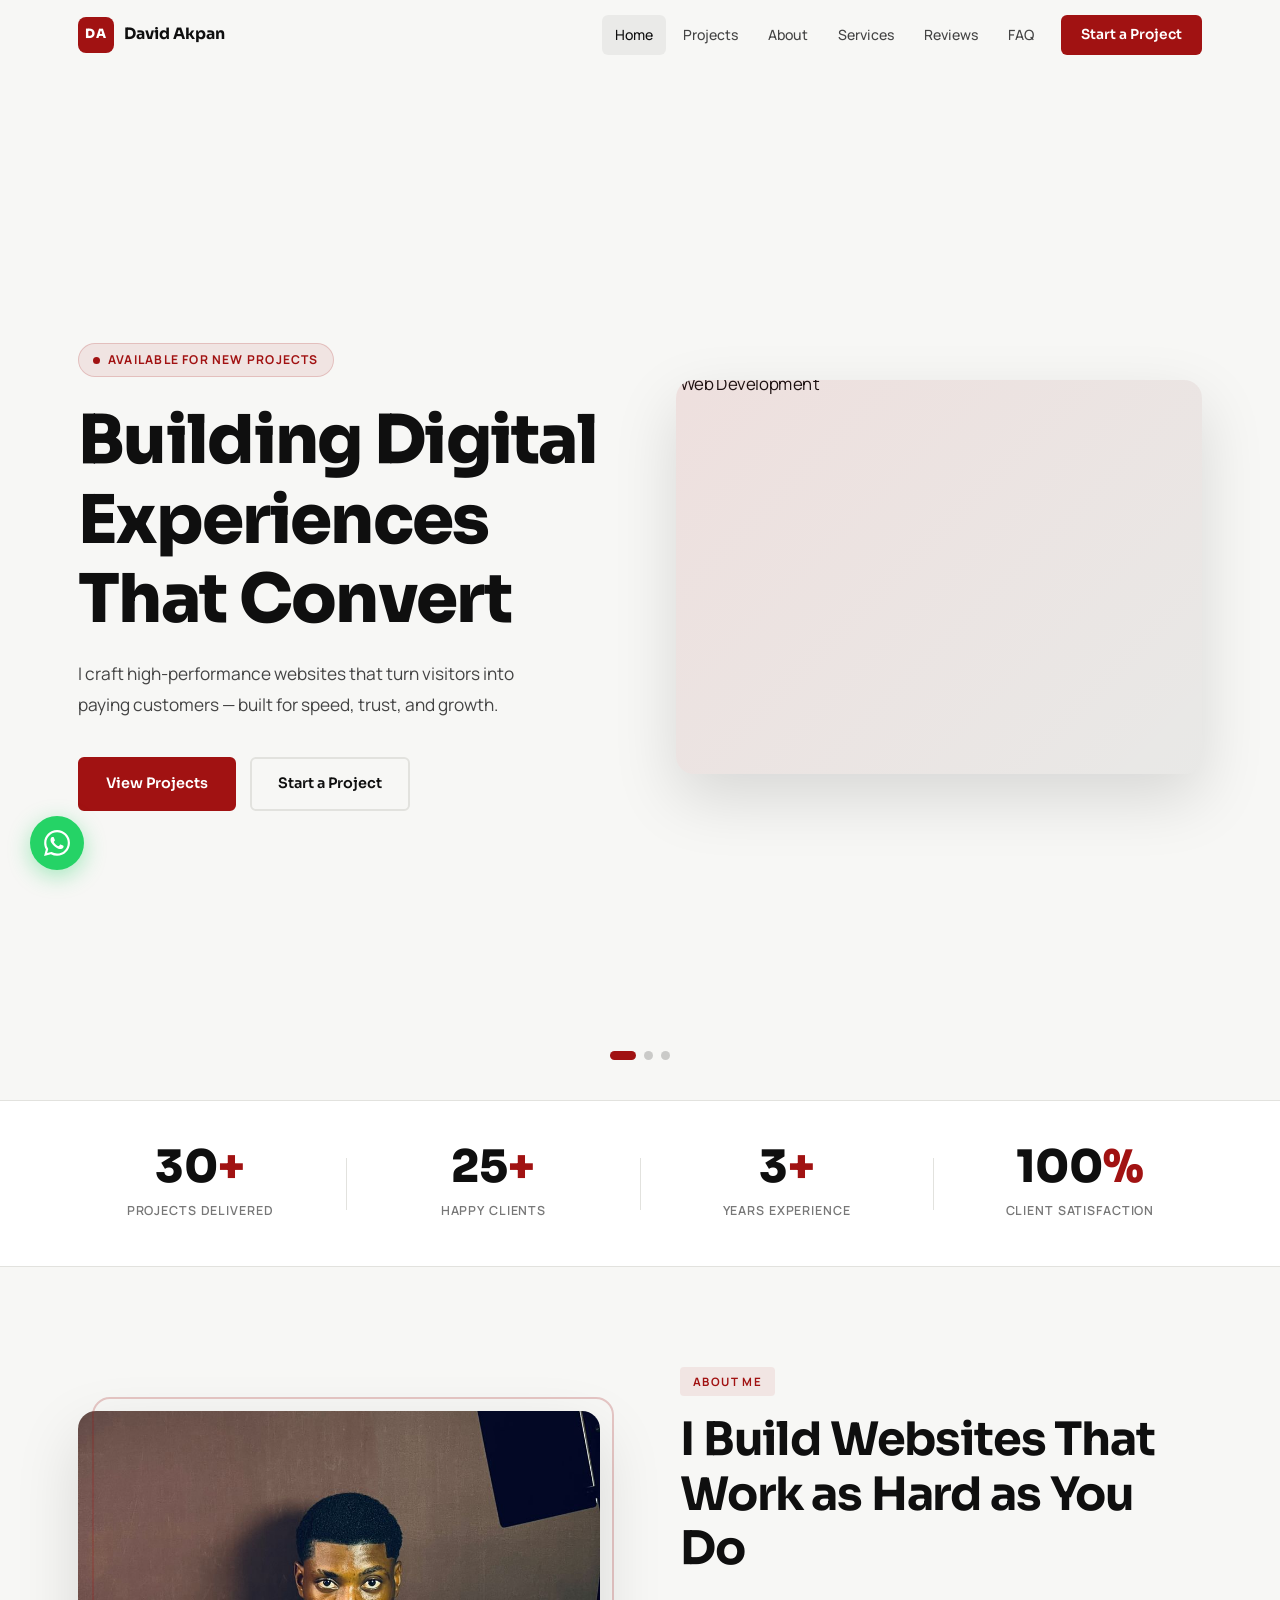
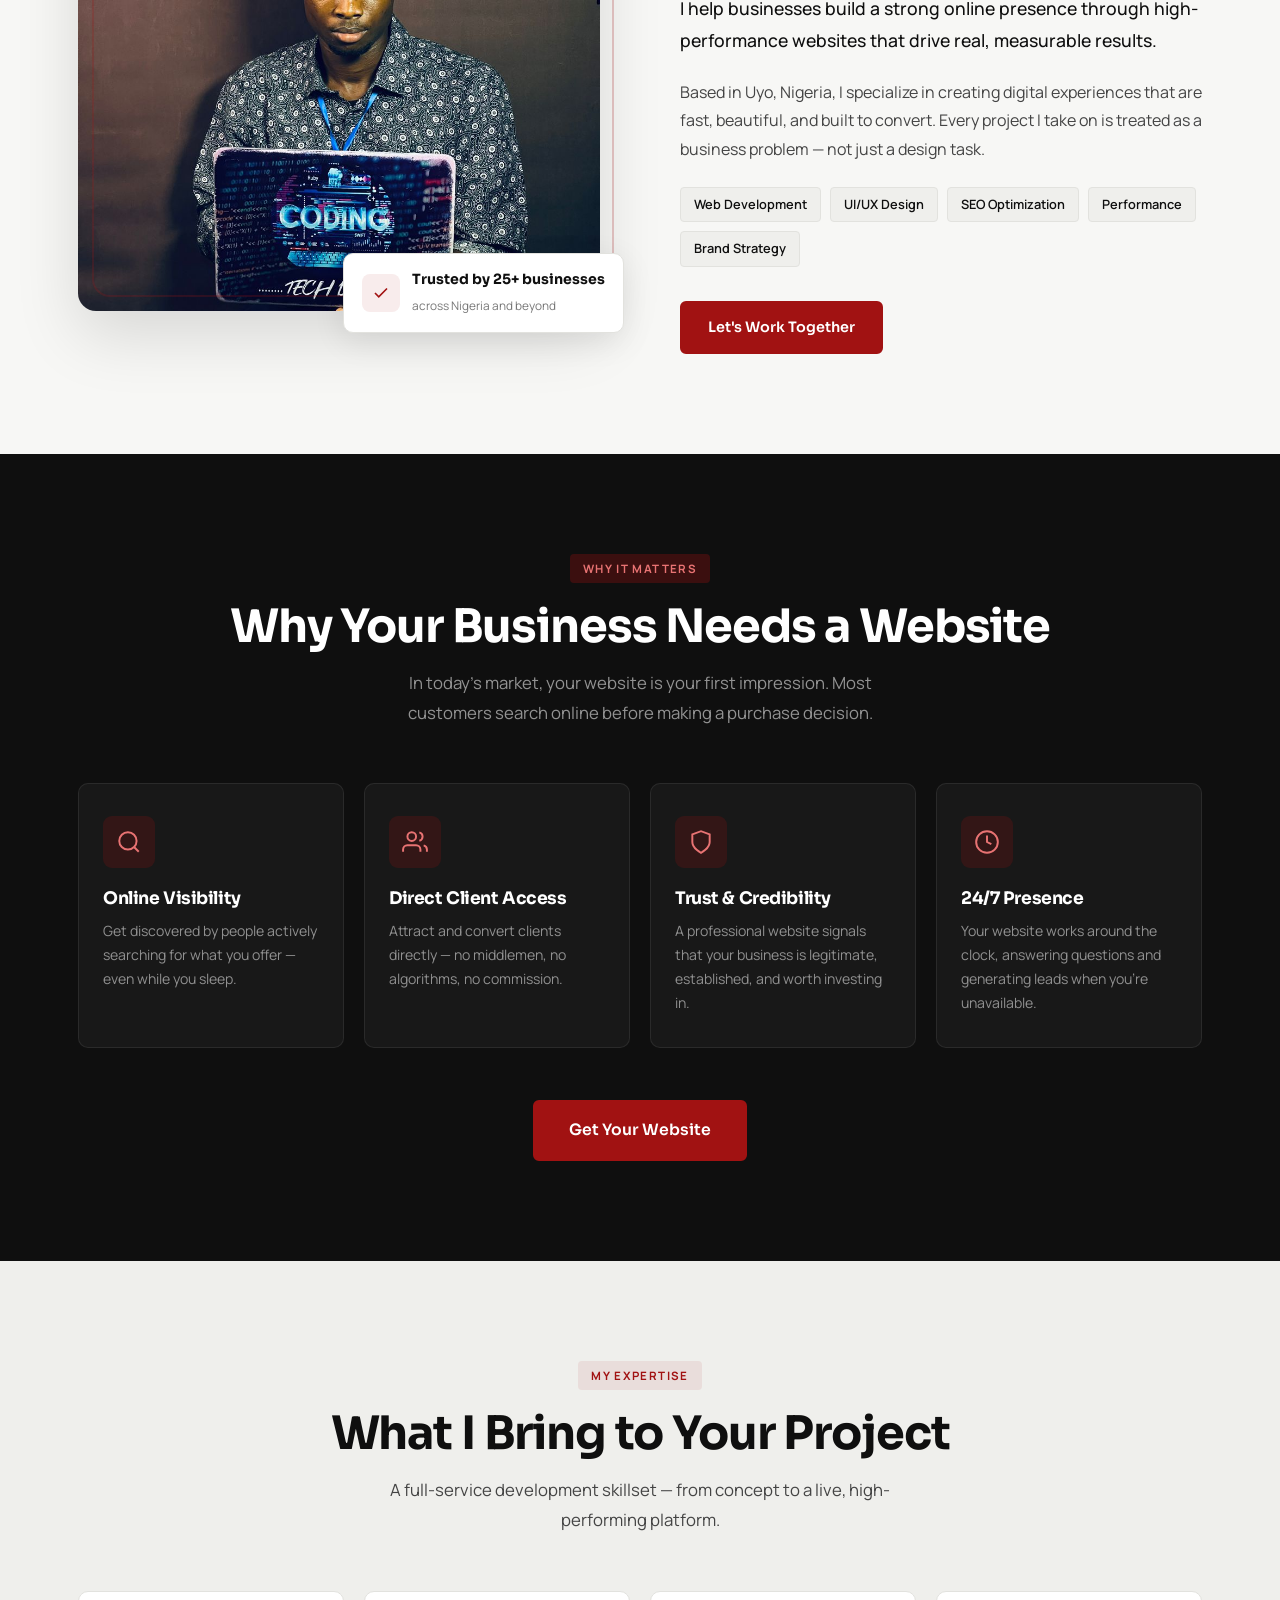
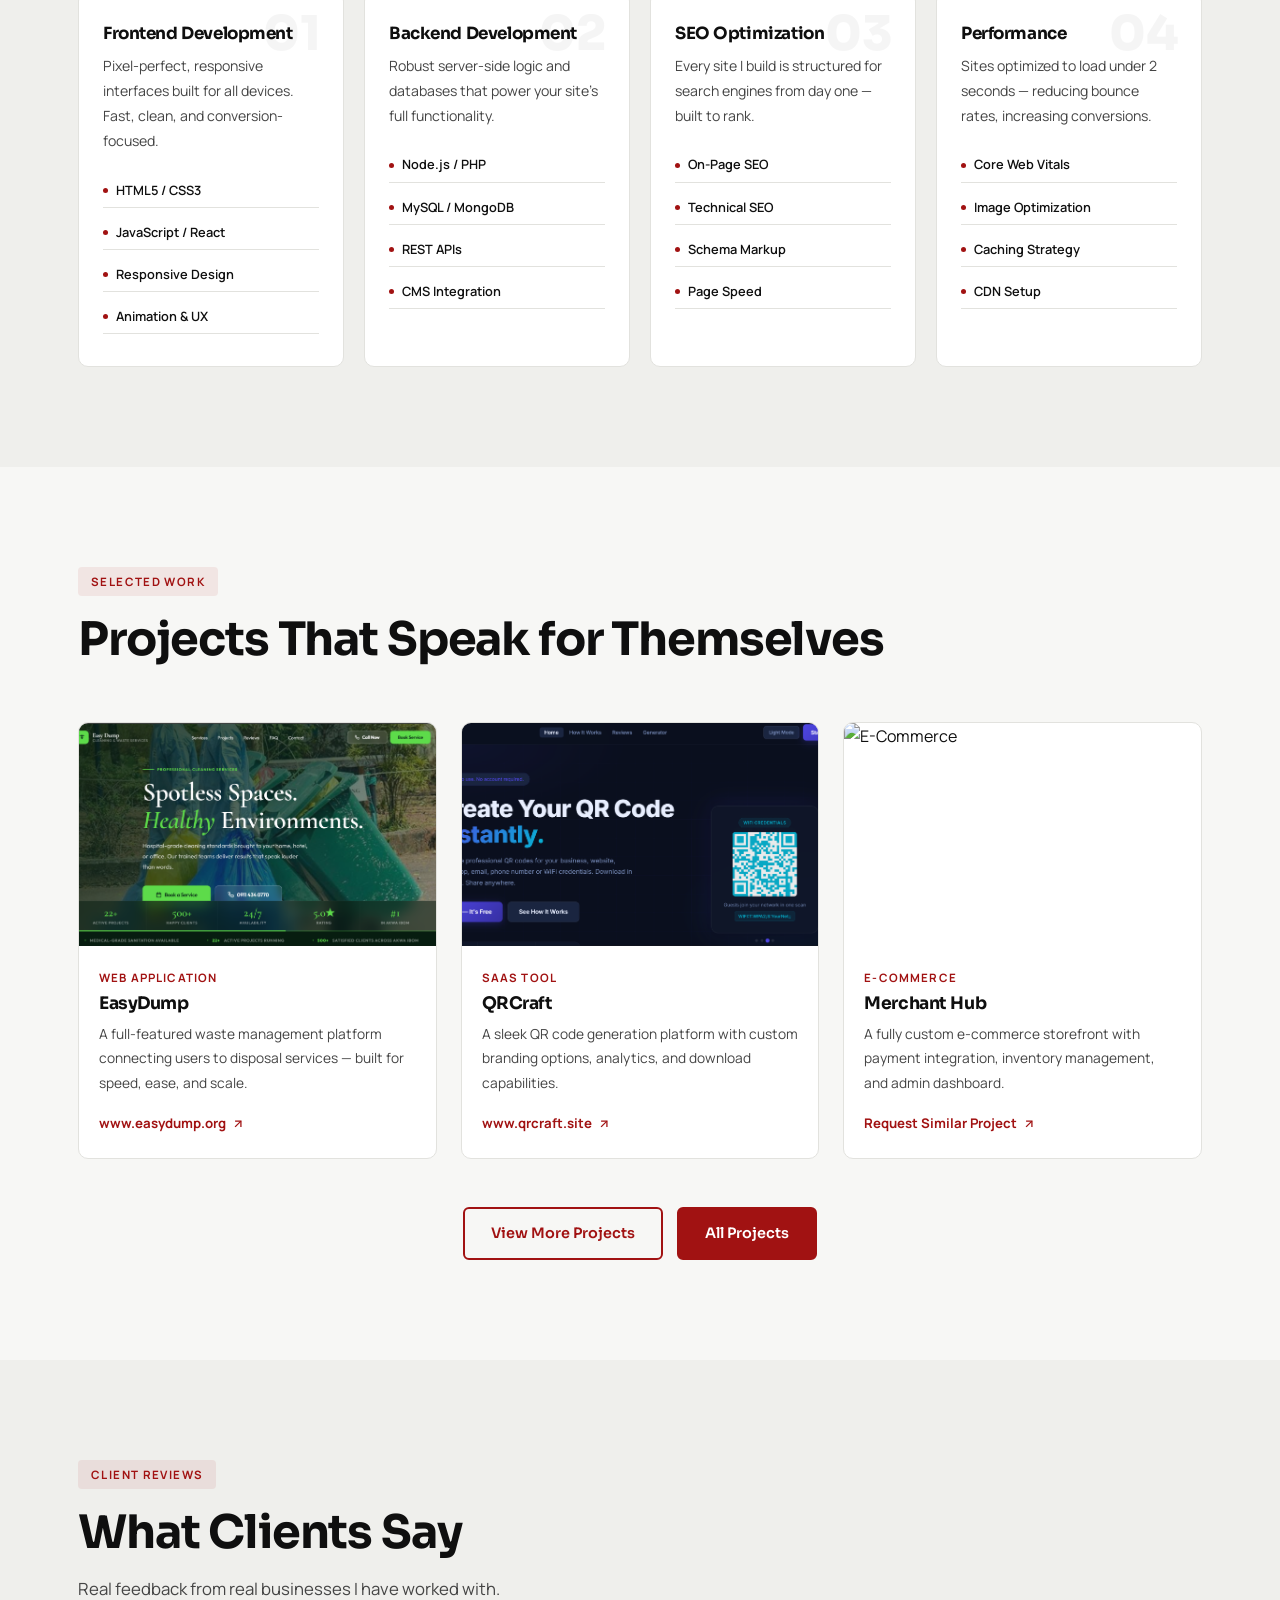
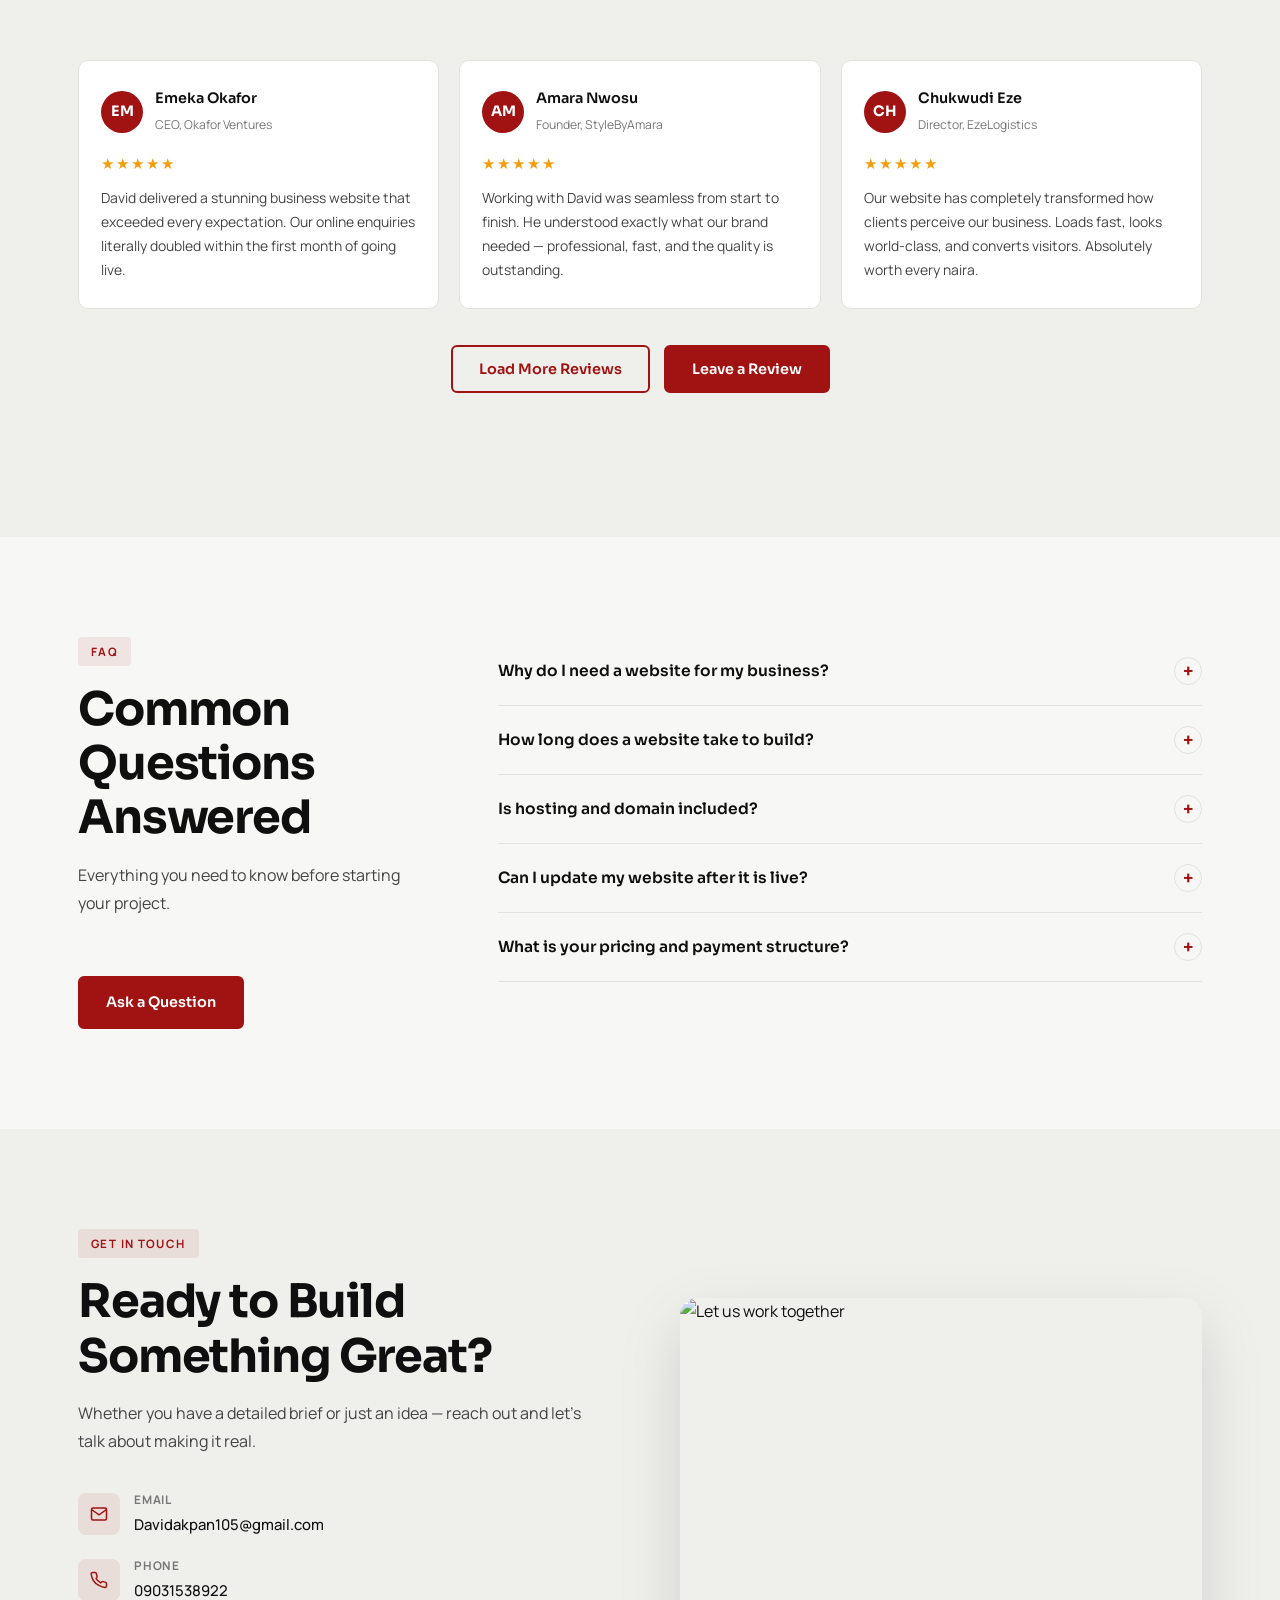
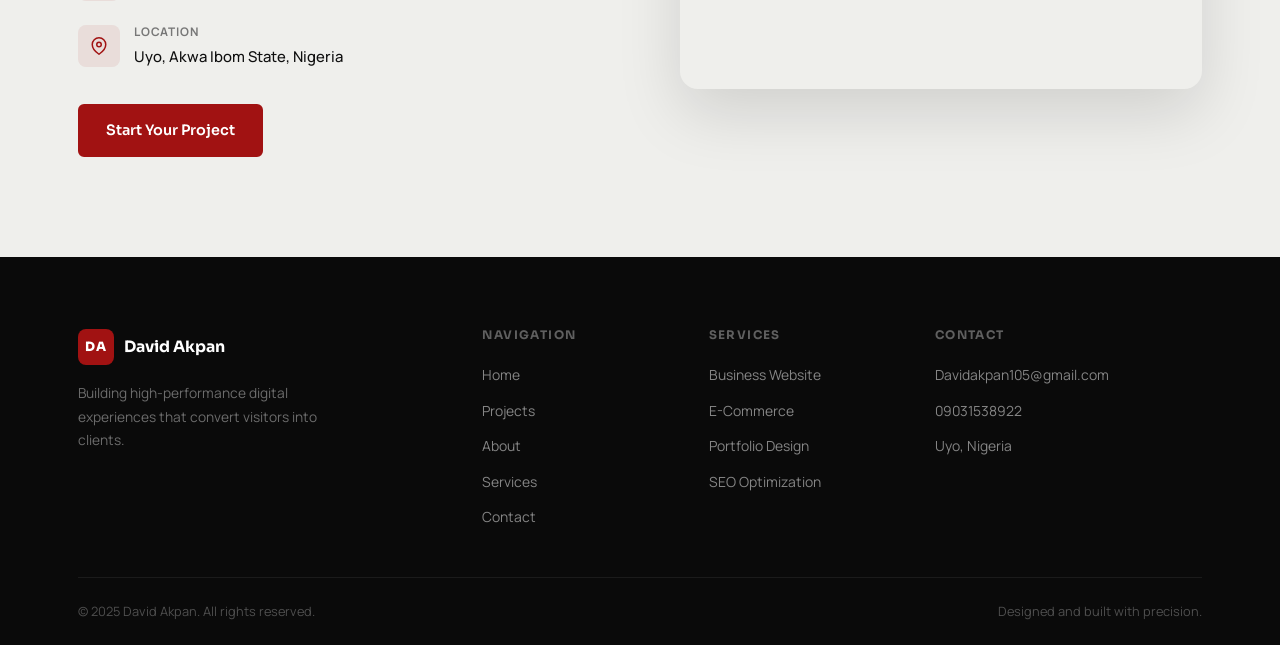
==== commit b2ded49a: "oooo" ====
--- a/index.html
+++ b/index.html
@@ -23,12 +23,12 @@
     <!-- desktop links -->
     <div class="nav-links">
       <a href="index.html" class="active">Home</a>
-      <a href="projects.html">Projects</a>
+      <a href="Projects.html">Projects</a>
       <a href="#about">About</a>
       <a href="#services">Services</a>
       <a href="#reviews">Reviews</a>
       <a href="#faq">FAQ</a>
-      <a href="booking.html" class="nav-cta">Start a Project</a>
+      <a href="Booking.html" class="nav-cta">Start a Project</a>
     </div>
 
     <!-- hamburger -->
@@ -46,13 +46,13 @@
 <!-- mobile drawer -->
 <nav class="nav-drawer" id="drawer" aria-label="Mobile navigation">
   <a href="index.html" class="active">Home</a>
-  <a href="projects.html">Projects</a>
+  <a href="Projects.html">Projects</a>
   <a href="#about">About</a>
   <a href="#services">Services</a>
   <a href="#reviews">Reviews</a>
   <a href="#faq">FAQ</a>
   <a href="#contact">Contact</a>
-  <a href="booking.html" class="drawer-cta">Start a Project</a>
+  <a href="Booking.html" class="drawer-cta">Start a Project</a>
 </nav>
 
 <!-- ═══════════════════════════ HERO ═══════════════════════════ -->
@@ -67,13 +67,13 @@
           <h1>Building Digital Experiences That Convert</h1>
           <p>I craft high-performance websites that turn visitors into paying customers — built for speed, trust, and growth.</p>
           <div class="hero-btns">
-            <a href="projects.html" class="btn btn-red">View Projects</a>
-            <a href="booking.html" class="btn btn-ghost">Start a Project</a>
+            <a href="Projects.html" class="btn btn-red">View Projects</a>
+            <a href="Booking.html" class="btn btn-ghost">Start a Project</a>
           </div>
         </div>
         <div class="hero-media">
           <div class="hero-img-wrap">
-            <img src="https://images.unsplash.com/photo-1498050108023-c5249f4df085?w=900&q=80" alt="Web Development"/>
+            <img src="https://i.pinimg.com/736x/9c/aa/80/9caa8020a0238fd8ed5877401d2ff0ea.jpg" alt="Web Development"/>
           </div>
         </div>
       </div>
@@ -87,13 +87,13 @@
           <h1>Turn Your Business Into a Brand</h1>
           <p>A website is not just a page — it is your most powerful sales tool. Let's build yours to lead, not follow.</p>
           <div class="hero-btns">
-            <a href="booking.html" class="btn btn-red">Work With Me</a>
+            <a href="Booking.html" class="btn btn-red">Work With Me</a>
             <a href="#about" class="btn btn-ghost">Learn More</a>
           </div>
         </div>
         <div class="hero-media">
           <div class="hero-img-wrap">
-            <img src="https://images.unsplash.com/photo-1460925895917-afdab827c52f?w=900&q=80" alt="Brand Strategy"/>
+            <img src="https://i.pinimg.com/1200x/e0/d7/9b/e0d79b6a830143523efd293d28b5b40d.jpg" alt="Brand Strategy"/>
           </div>
         </div>
       </div>
@@ -107,13 +107,13 @@
           <h1>From Idea to Live Platform</h1>
           <p>From concept and design to deployment and SEO — I handle everything so you can focus on your business.</p>
           <div class="hero-btns">
-            <a href="booking.html" class="btn btn-red">Get Started</a>
-            <a href="projects.html" class="btn btn-ghost">See My Work</a>
+            <a href="Booking.html" class="btn btn-red">Get Started</a>
+            <a href="Projects.html" class="btn btn-ghost">See My Work</a>
           </div>
         </div>
         <div class="hero-media">
           <div class="hero-img-wrap">
-            <img src="https://images.unsplash.com/photo-1551650975-87deedd944c3?w=900&q=80" alt="Live Platform"/>
+            <img src="https://i.pinimg.com/736x/43/7f/17/437f179f9005b27a961a7eb5825d5843.jpg" alt="Live Platform"/>
           </div>
         </div>
       </div>
@@ -162,7 +162,7 @@
     <div class="about-grid">
       <div class="about-visual reveal">
         <div class="about-photo-wrap">
-          <img src="https://images.unsplash.com/photo-1507003211169-0a1dd7228f2d?w=700&q=80" alt="David Akpan"/>
+          <img src="images/about.jpeg" alt="David Akpan"/>
         </div>
         <div class="about-accent"></div>
         <div class="about-chip">
@@ -187,7 +187,7 @@
           <span class="skill">Performance</span>
           <span class="skill">Brand Strategy</span>
         </div>
-        <a href="booking.html" class="btn btn-red">Let's Work Together</a>
+        <a href="Booking.html" class="btn btn-red">Let's Work Together</a>
       </div>
     </div>
   </div>
@@ -232,7 +232,7 @@
       </div>
     </div>
     <div class="why-cta reveal">
-      <a href="booking.html" class="btn btn-red btn-lg">Get Your Website</a>
+      <a href="Booking.html" class="btn btn-red btn-lg">Get Your Website</a>
     </div>
   </div>
 </section>
@@ -293,7 +293,7 @@
     <div class="projects-grid">
       <div class="project-card reveal">
         <div class="pc-img">
-          <img src="https://images.unsplash.com/photo-1558618666-fcd25c85cd64?w=700&q=80" alt="EasyDump"/>
+          <img src="images/easy.png" alt="EasyDump"/>
           <div class="pc-overlay"><a href="https://www.easydump.org" target="_blank" rel="noopener" class="pc-visit">Visit Site</a></div>
         </div>
         <div class="pc-body">
@@ -309,7 +309,7 @@
 
       <div class="project-card reveal">
         <div class="pc-img">
-          <img src="https://images.unsplash.com/photo-1518770660439-4636190af475?w=700&q=80" alt="QRCraft"/>
+          <img src="images/qr.png" alt="QRCraft"/>
           <div class="pc-overlay"><a href="https://www.qrcraft.site" target="_blank" rel="noopener" class="pc-visit">Visit Site</a></div>
         </div>
         <div class="pc-body">
@@ -325,14 +325,14 @@
 
       <div class="project-card reveal">
         <div class="pc-img">
-          <img src="https://images.unsplash.com/photo-1563013544-824ae1b704d3?w=700&q=80" alt="E-Commerce"/>
-          <div class="pc-overlay"><a href="booking.html" class="pc-visit">Request Similar</a></div>
+          <img src="https://i.pinimg.com/1200x/20/2a/0f/202a0fcd80eb981980816f33145666b3.jpg" alt="E-Commerce"/>
+          <div class="pc-overlay"><a href="Booking.html" class="pc-visit">Request Similar</a></div>
         </div>
         <div class="pc-body">
           <div class="pc-type">E-Commerce</div>
           <h3>Merchant Hub</h3>
           <p>A fully custom e-commerce storefront with payment integration, inventory management, and admin dashboard.</p>
-          <a href="booking.html" class="pc-link">Request Similar Project <svg width="14" height="14" viewBox="0 0 24 24" fill="none" stroke="currentColor" stroke-width="2.2"><line x1="7" y1="17" x2="17" y2="7"/><polyline points="7 7 17 7 17 17"/></svg></a>
+          <a href="Booking.html" class="pc-link">Request Similar Project <svg width="14" height="14" viewBox="0 0 24 24" fill="none" stroke="currentColor" stroke-width="2.2"><line x1="7" y1="17" x2="17" y2="7"/><polyline points="7 7 17 7 17 17"/></svg></a>
         </div>
       </div>
     </div>
@@ -341,45 +341,45 @@
     <div class="more-projects" id="moreProjects">
       <div class="project-card reveal">
         <div class="pc-img">
-          <img src="https://images.unsplash.com/photo-1432888498266-38ffec3eaf0a?w=700&q=80" alt="Portfolio"/>
-          <div class="pc-overlay"><a href="booking.html" class="pc-visit">Request Similar</a></div>
+          <img src="https://i.pinimg.com/1200x/d8/ec/fd/d8ecfda699d2360d99ce4b5f1571d21c.jpg" alt="Portfolio"/>
+          <div class="pc-overlay"><a href="Booking.html" class="pc-visit">Request Similar</a></div>
         </div>
         <div class="pc-body">
           <div class="pc-type">Portfolio</div>
           <h3>Creative Portfolio</h3>
           <p>A stunning personal portfolio for a creative director — custom animations, case studies, and contact flow.</p>
-          <a href="booking.html" class="pc-link">Request Similar <svg width="14" height="14" viewBox="0 0 24 24" fill="none" stroke="currentColor" stroke-width="2.2"><line x1="7" y1="17" x2="17" y2="7"/><polyline points="7 7 17 7 17 17"/></svg></a>
+          <a href="Booking.html" class="pc-link">Request Similar <svg width="14" height="14" viewBox="0 0 24 24" fill="none" stroke="currentColor" stroke-width="2.2"><line x1="7" y1="17" x2="17" y2="7"/><polyline points="7 7 17 7 17 17"/></svg></a>
         </div>
       </div>
       <div class="project-card reveal">
         <div class="pc-img">
-          <img src="https://images.unsplash.com/photo-1551650975-87deedd944c3?w=700&q=80" alt="Dashboard"/>
-          <div class="pc-overlay"><a href="booking.html" class="pc-visit">Request Similar</a></div>
+          <img src="https://i.pinimg.com/1200x/24/d3/73/24d373d02b1bd3eaf3779e57fb17bc8c.jpg" alt="Dashboard"/>
+          <div class="pc-overlay"><a href="Booking.html" class="pc-visit">Request Similar</a></div>
         </div>
         <div class="pc-body">
           <div class="pc-type">SaaS Dashboard</div>
           <h3>Analytics Dashboard</h3>
           <p>A data-rich analytics dashboard with real-time metrics, user segmentation, and CSV export.</p>
-          <a href="booking.html" class="pc-link">Request Similar <svg width="14" height="14" viewBox="0 0 24 24" fill="none" stroke="currentColor" stroke-width="2.2"><line x1="7" y1="17" x2="17" y2="7"/><polyline points="7 7 17 7 17 17"/></svg></a>
+          <a href="Booking.html" class="pc-link">Request Similar <svg width="14" height="14" viewBox="0 0 24 24" fill="none" stroke="currentColor" stroke-width="2.2"><line x1="7" y1="17" x2="17" y2="7"/><polyline points="7 7 17 7 17 17"/></svg></a>
         </div>
       </div>
       <div class="project-card reveal">
         <div class="pc-img">
-          <img src="https://images.unsplash.com/photo-1520333789090-1afc82db536a?w=700&q=80" alt="Agency"/>
-          <div class="pc-overlay"><a href="booking.html" class="pc-visit">Request Similar</a></div>
+          <img src="https://i.pinimg.com/1200x/16/f3/a6/16f3a6546decb5953ac29bce6f080eaf.jpg" alt="Agency"/>
+          <div class="pc-overlay"><a href="Booking.html" class="pc-visit">Request Similar</a></div>
         </div>
         <div class="pc-body">
           <div class="pc-type">Agency Site</div>
           <h3>Agency Landing Page</h3>
           <p>A conversion-focused landing page for a digital marketing agency — bold visuals, testimonials, clear CTAs.</p>
-          <a href="booking.html" class="pc-link">Request Similar <svg width="14" height="14" viewBox="0 0 24 24" fill="none" stroke="currentColor" stroke-width="2.2"><line x1="7" y1="17" x2="17" y2="7"/><polyline points="7 7 17 7 17 17"/></svg></a>
+          <a href="Booking.html" class="pc-link">Request Similar <svg width="14" height="14" viewBox="0 0 24 24" fill="none" stroke="currentColor" stroke-width="2.2"><line x1="7" y1="17" x2="17" y2="7"/><polyline points="7 7 17 7 17 17"/></svg></a>
         </div>
       </div>
     </div>
 
     <div class="projects-actions reveal">
       <button class="btn btn-outline-red" id="loadMoreProjects">View More Projects</button>
-      <a href="projects.html" class="btn btn-red">All Projects</a>
+      <a href="Projects.html" class="btn btn-red">All Projects</a>
     </div>
   </div>
 </section>
@@ -436,7 +436,7 @@
         <div class="tag">FAQ</div>
         <h2>Common Questions Answered</h2>
         <p>Everything you need to know before starting your project.</p>
-        <a href="booking.html" class="btn btn-red" style="margin-top:28px">Ask a Question</a>
+        <a href="Booking.html" class="btn btn-red" style="margin-top:28px">Ask a Question</a>
       </div>
       <div class="faq-list reveal">
         <div class="faq-item">
@@ -486,7 +486,7 @@
             <div><span class="c-lbl">Location</span><span class="c-val">Uyo, Akwa Ibom State, Nigeria</span></div>
           </div>
         </div>
-        <a href="booking.html" class="btn btn-red">Start Your Project</a>
+        <a href="Booking.html" class="btn btn-red">Start Your Project</a>
       </div>
       <div class="contact-img reveal">
         <img src="https://images.unsplash.com/photo-1517180102446-f3ece451e9d8?w=800&q=80" alt="Let us work together"/>
@@ -507,19 +507,19 @@
         <h5>Navigation</h5>
         <ul>
           <li><a href="index.html">Home</a></li>
-          <li><a href="projects.html">Projects</a></li>
+          <li><a href="Projects.html">Projects</a></li>
           <li><a href="#about">About</a></li>
           <li><a href="#services">Services</a></li>
-          <li><a href="booking.html">Contact</a></li>
+          <li><a href="Booking.html">Contact</a></li>
         </ul>
       </div>
       <div class="footer-col">
         <h5>Services</h5>
         <ul>
-          <li><a href="booking.html">Business Website</a></li>
-          <li><a href="booking.html">E-Commerce</a></li>
-          <li><a href="booking.html">Portfolio Design</a></li>
-          <li><a href="booking.html">SEO Optimization</a></li>
+          <li><a href="Booking.html">Business Website</a></li>
+          <li><a href="Booking.html">E-Commerce</a></li>
+          <li><a href="Booking.html">Portfolio Design</a></li>
+          <li><a href="Booking.html">SEO Optimization</a></li>
         </ul>
       </div>
       <div class="footer-col">
